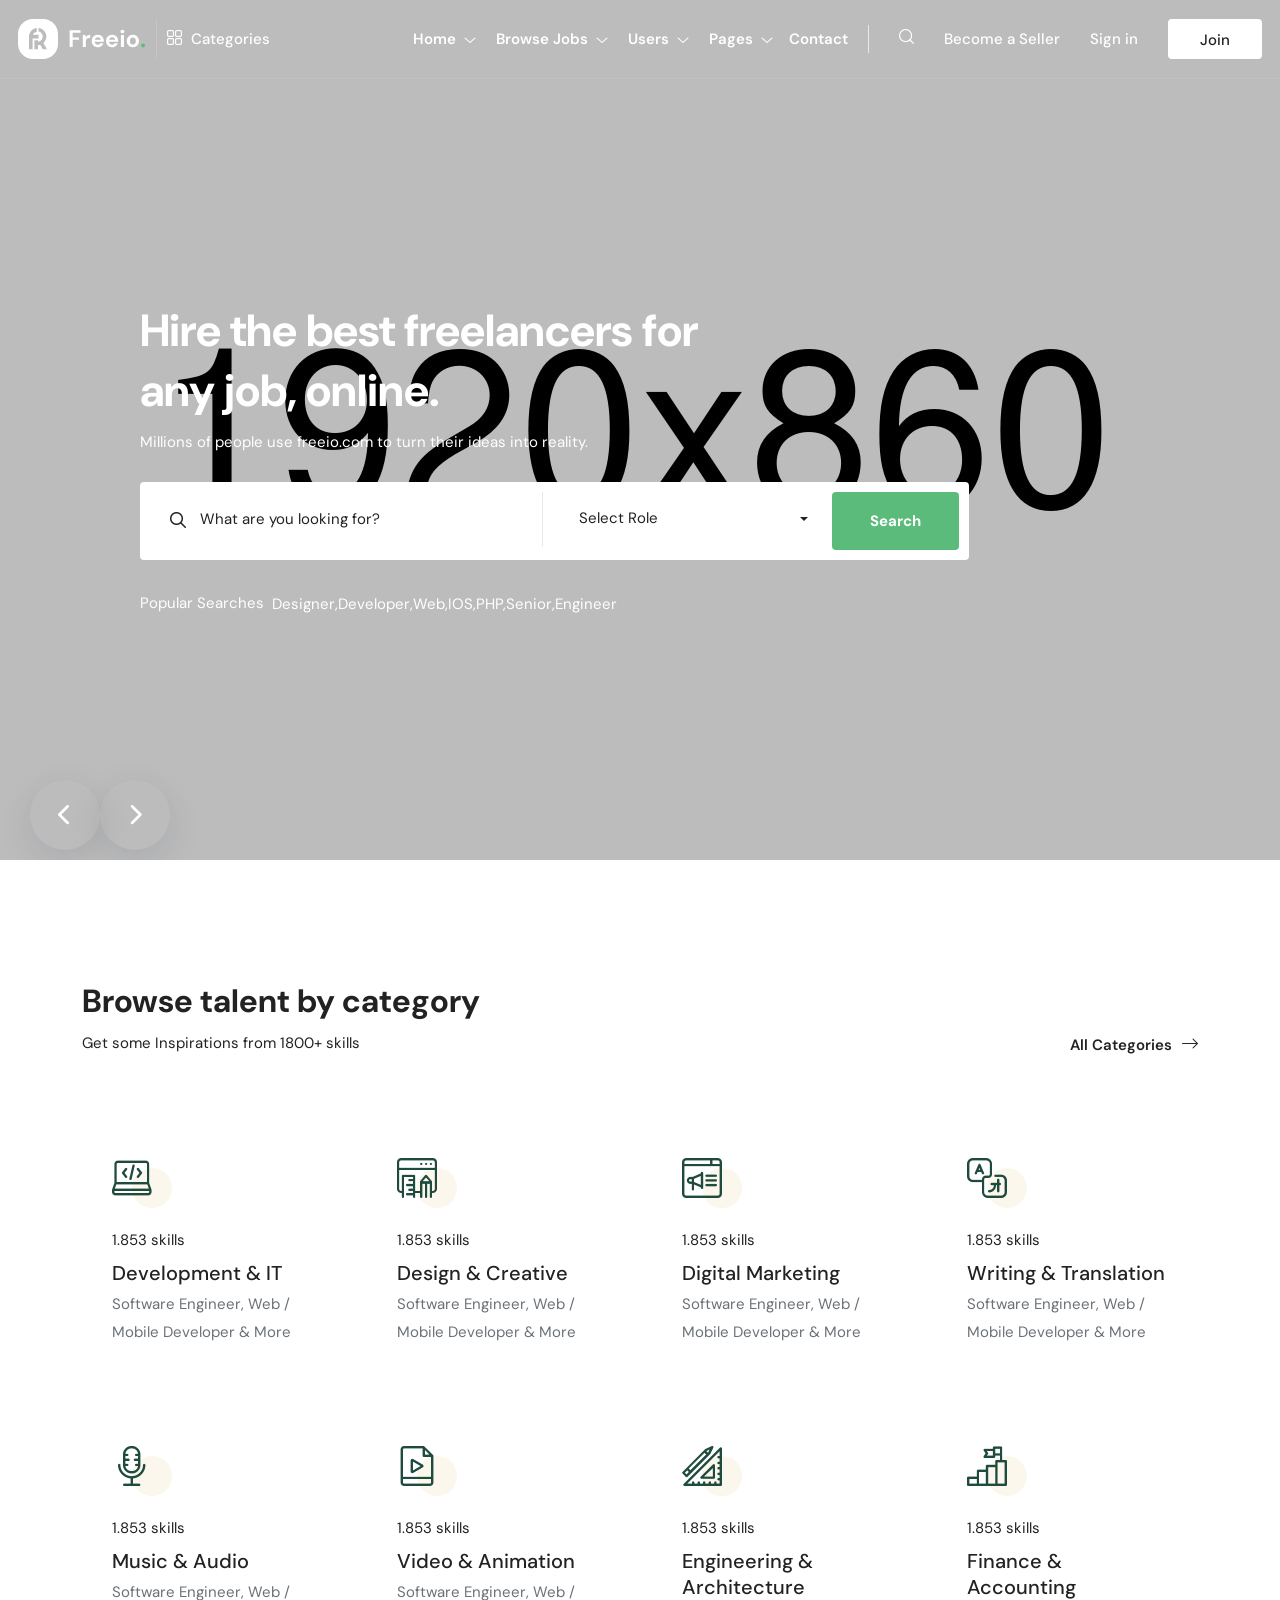
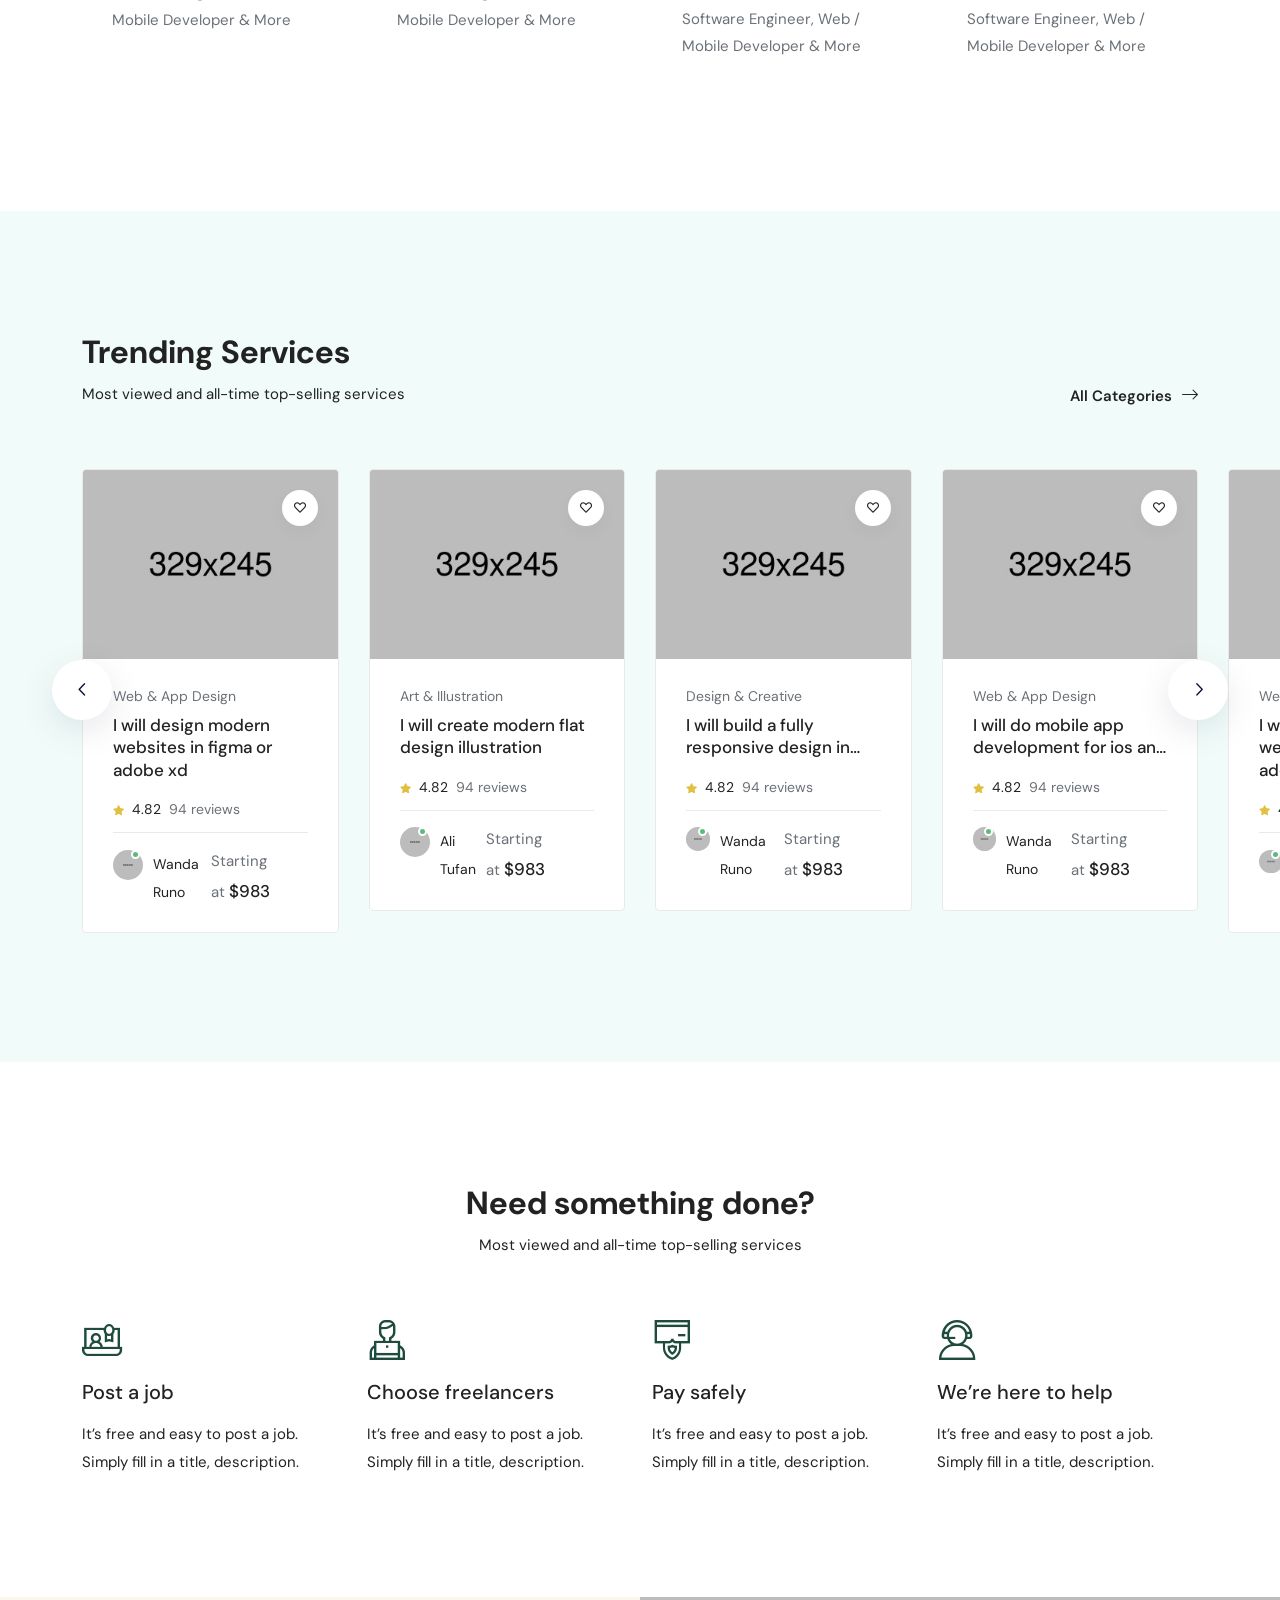
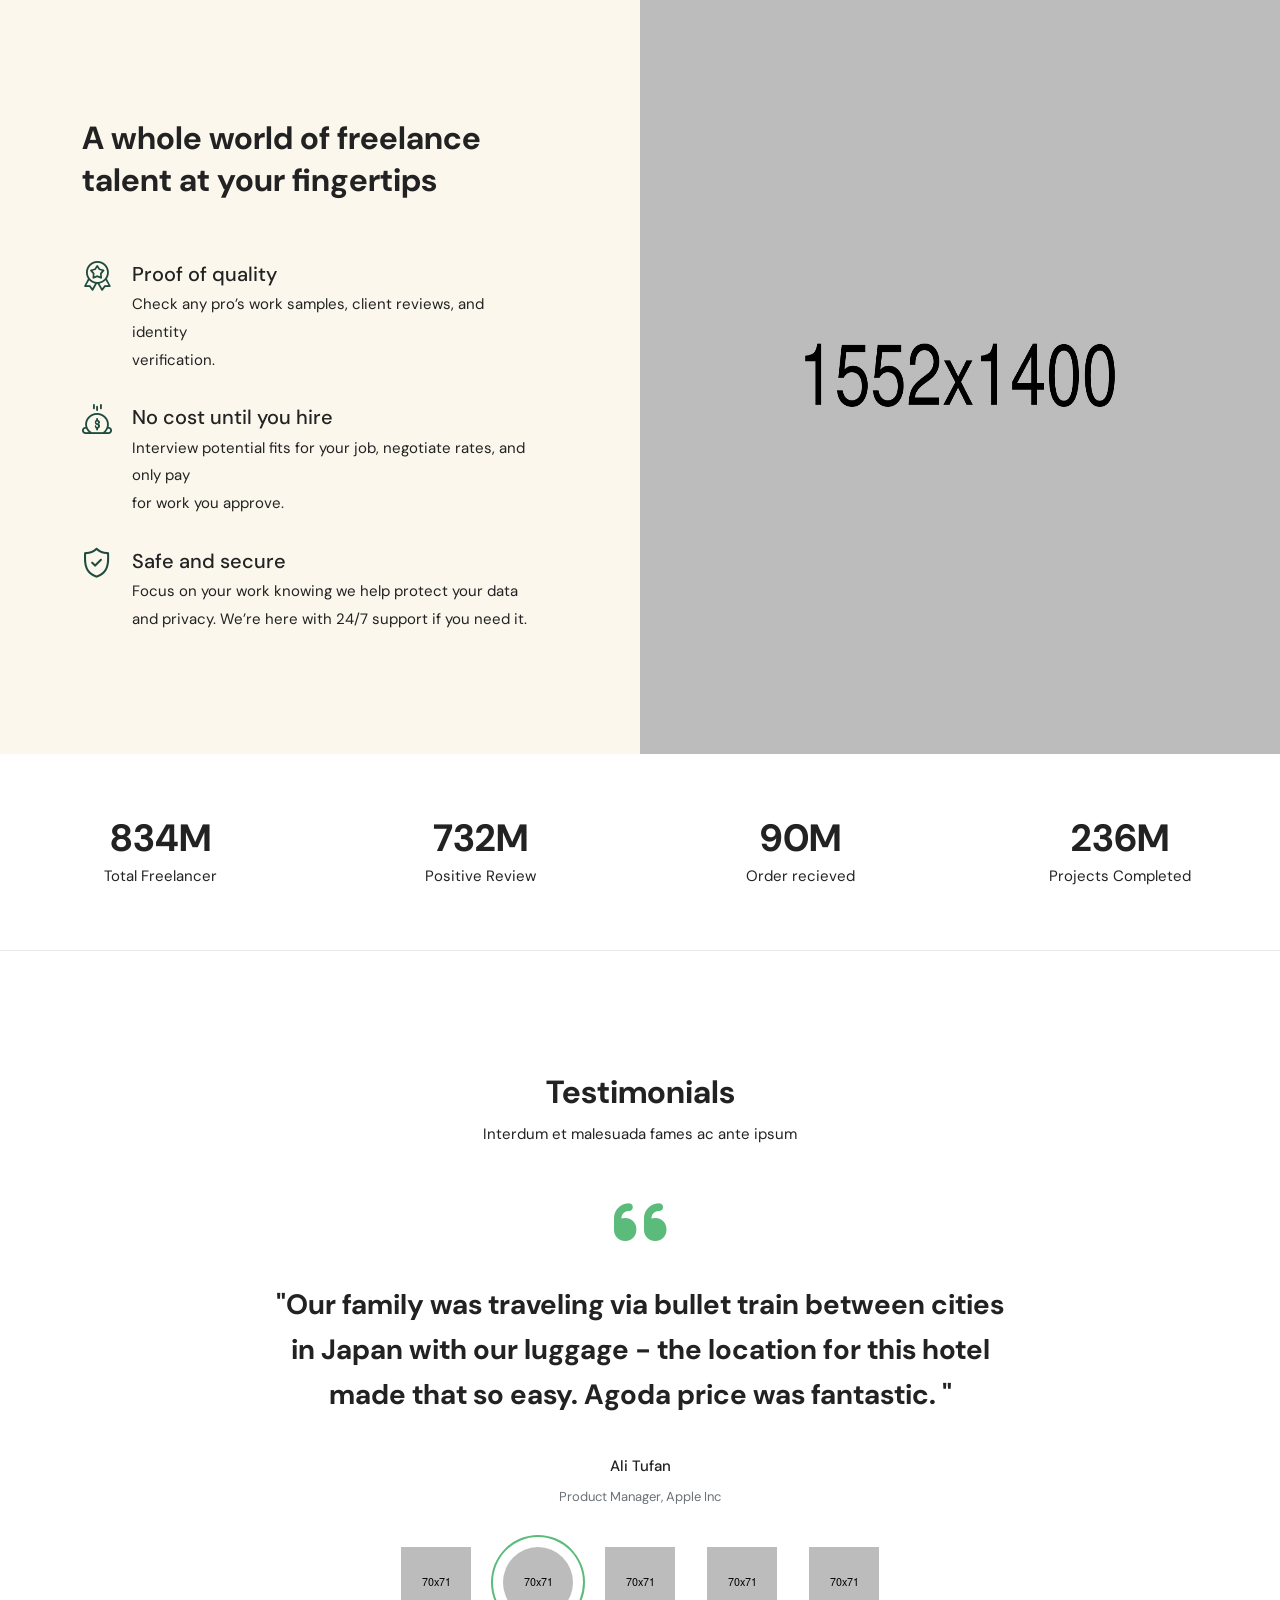
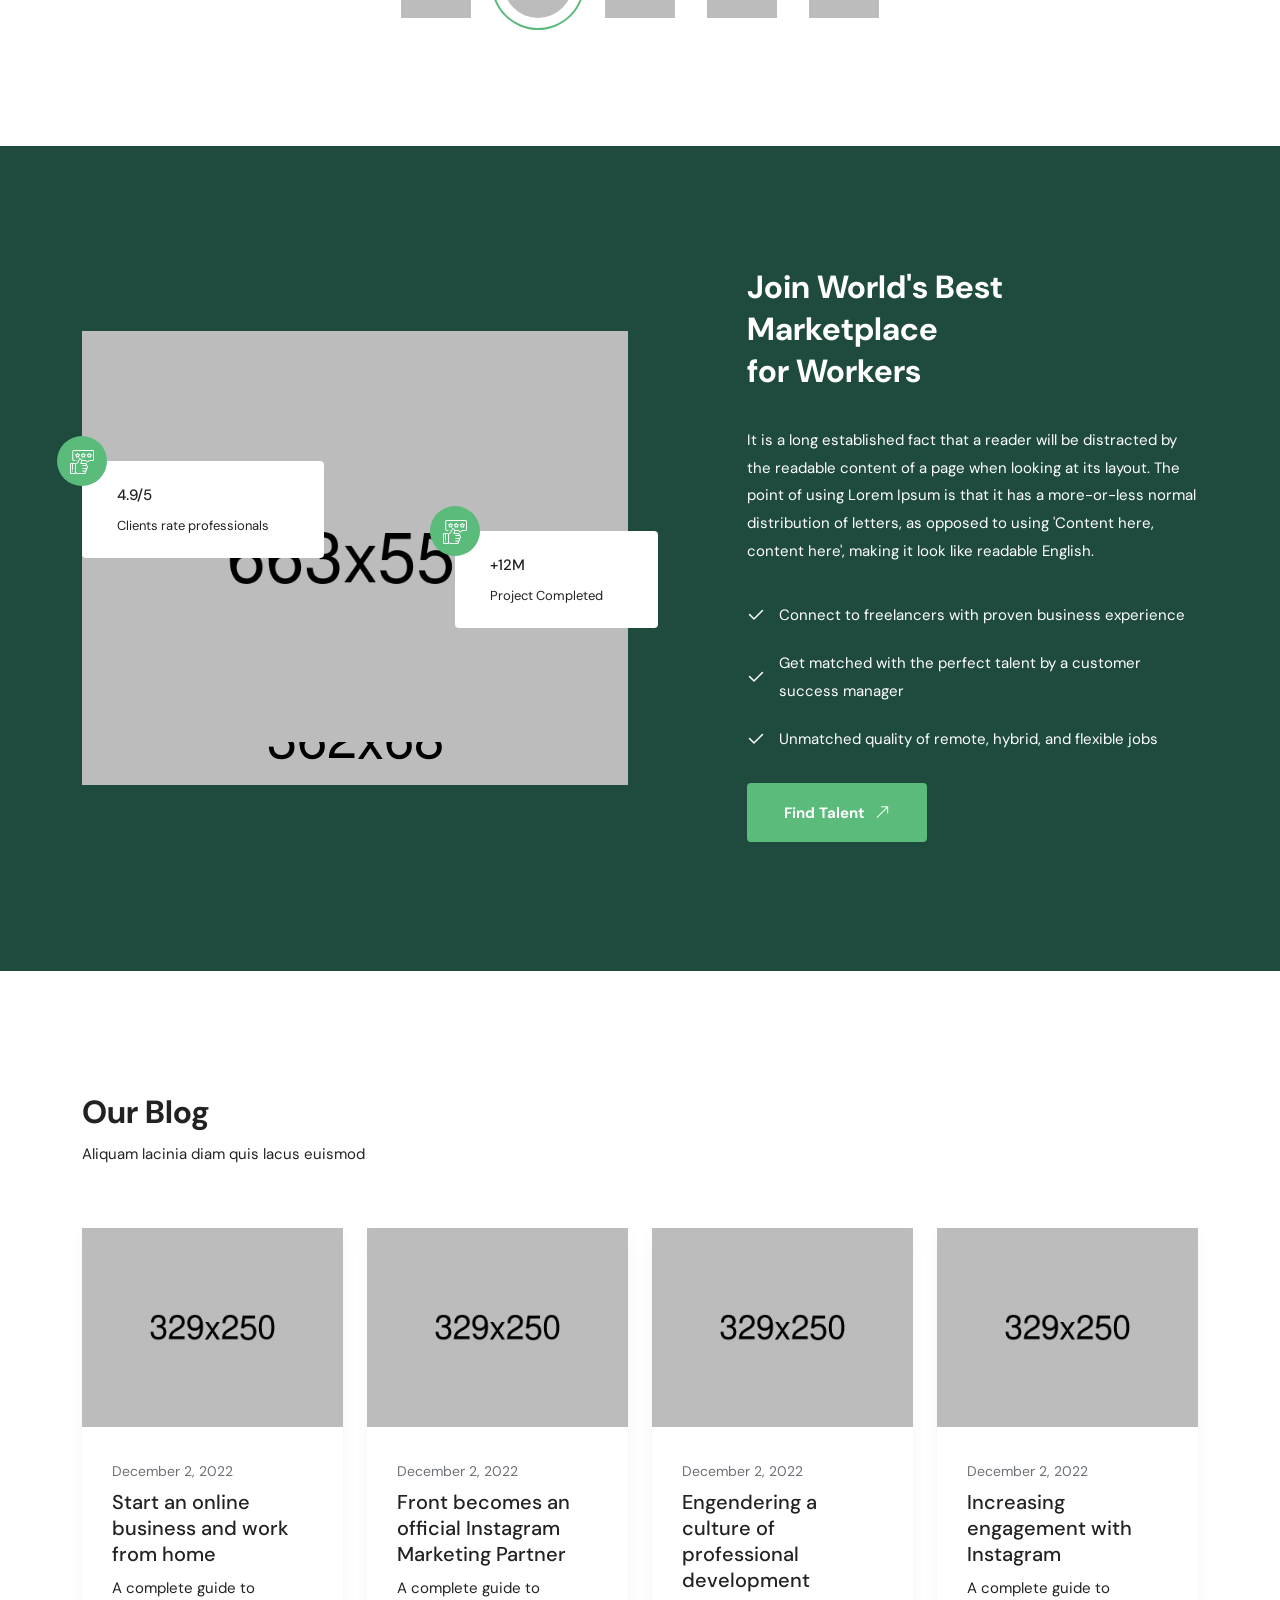
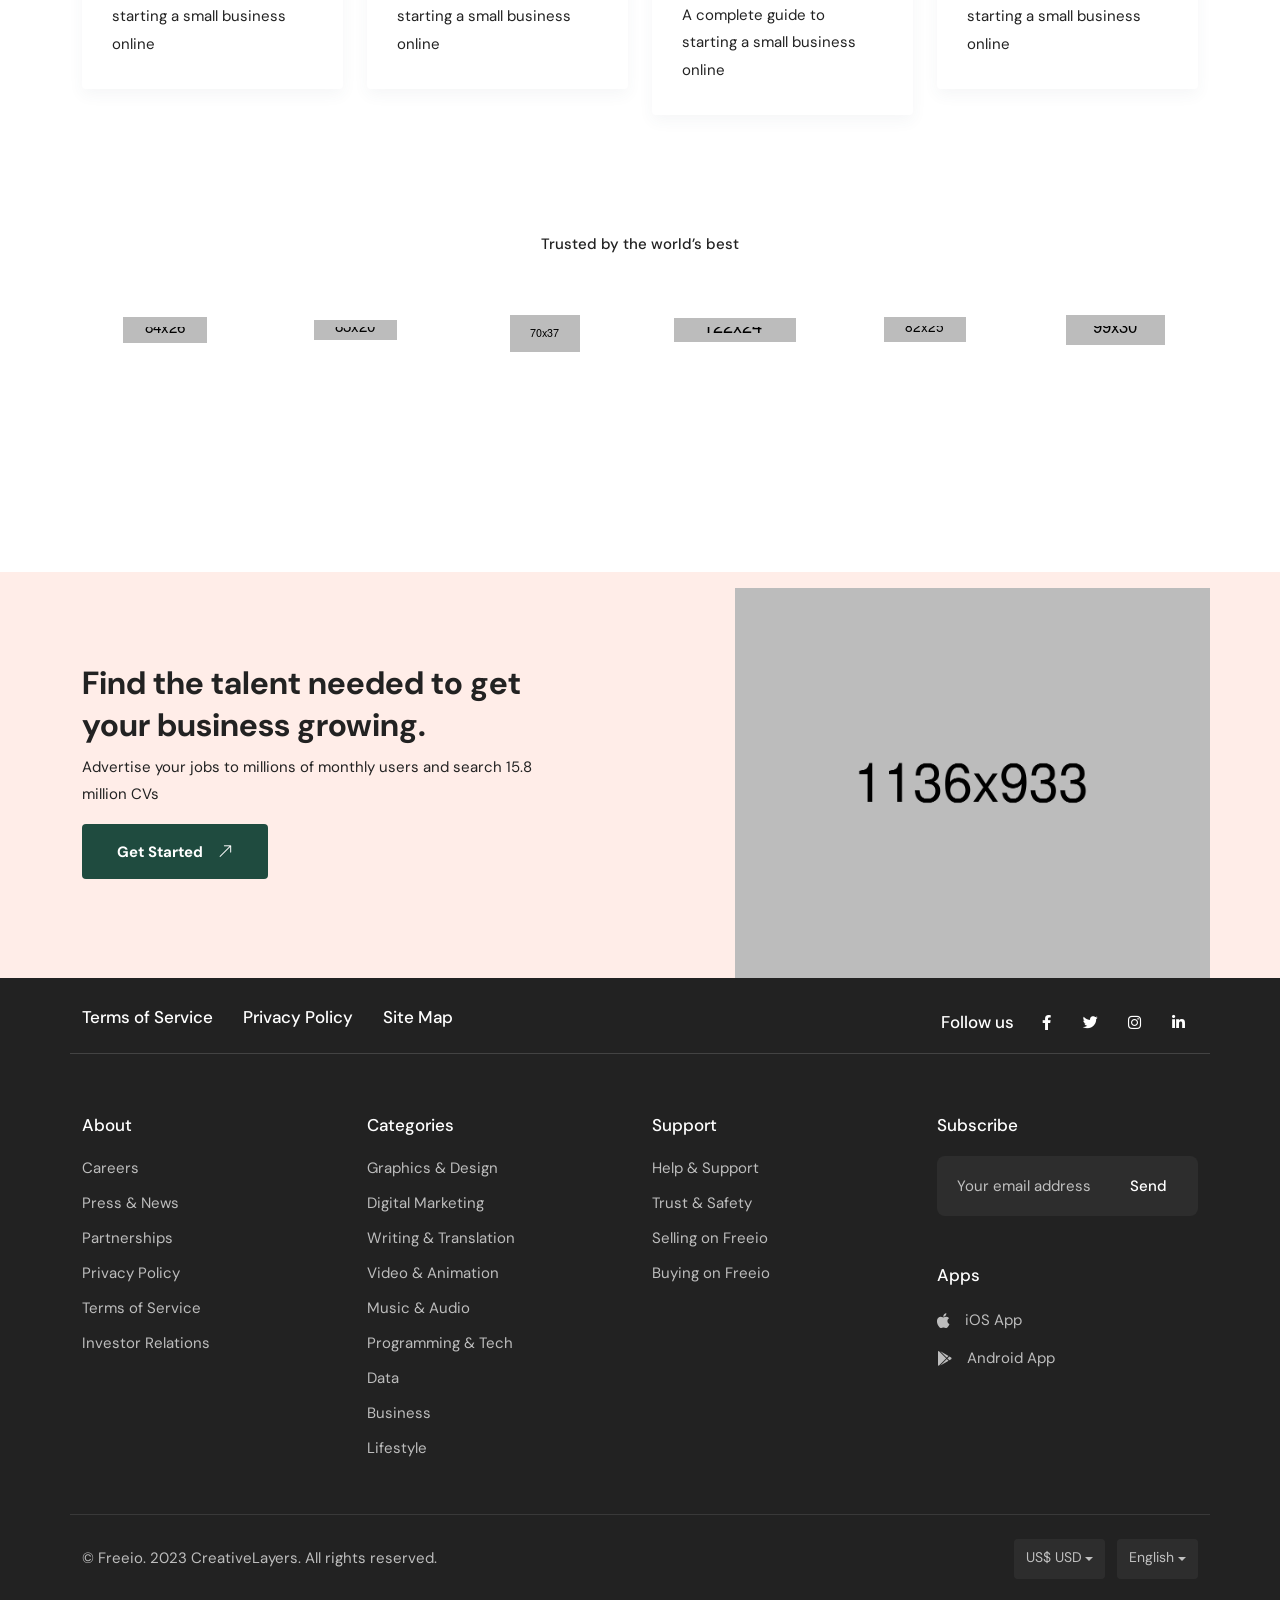
==== main-files/html/index.html @ 16bd9bf5 "adding template" ====
<!DOCTYPE html>
<html dir="ltr" lang="en">
<head>
<meta charset="utf-8">
<meta http-equiv="X-UA-Compatible" content="IE=edge">
<meta name="viewport" content="width=device-width, initial-scale=1">
<meta name="keywords" content="bidding, fiverr, freelance marketplace, freelancers, freelancing, gigs, hiring, job board, job portal, job posting, jobs marketplace, peopleperhour, proposals, sell services, upwork">
<meta name="description" content="Freeio - Freelance Marketplace HTML Template">
<meta name="CreativeLayers" content="ATFN">
<!-- css file -->
<link rel="stylesheet" href="css/bootstrap.min.css">
<link rel="stylesheet" href="css/jquery-ui.min.css">
<link rel="stylesheet" href="css/ace-responsive-menu.css">
<link rel="stylesheet" href="css/menu.css">
<link rel="stylesheet" href="css/fontawesome.css">
<link rel="stylesheet" href="css/flaticon.css">
<link rel="stylesheet" href="css/bootstrap-select.min.css">
<link rel="stylesheet" href="css/animate.css">
<link rel="stylesheet" href="css/slider.css">
<link rel="stylesheet" href="css/style.css">
<link rel="stylesheet" href="css/ud-custom-spacing.css">
<!-- Responsive stylesheet -->
<link rel="stylesheet" href="css/responsive.css">
<!-- Title -->
<title>Freeio - Freelance Marketplace HTML Template</title>
<!-- Favicon -->
<link href="images/favicon.ico" sizes="128x128" rel="shortcut icon" type="image/x-icon" />
<link href="images/favicon.ico" sizes="128x128" rel="shortcut icon" />
<!-- Apple Touch Icon -->
<link href="images/apple-touch-icon-60x60.png" sizes="60x60" rel="apple-touch-icon">
<link href="images/apple-touch-icon-72x72.png" sizes="72x72" rel="apple-touch-icon">
<link href="images/apple-touch-icon-114x114.png" sizes="114x114" rel="apple-touch-icon">
<link href="images/apple-touch-icon-180x180.png" sizes="180x180" rel="apple-touch-icon">

<!-- HTML5 shim and Respond.js for IE8 support of HTML5 elements and media queries -->
<!-- WARNING: Respond.js doesn't work if you view the page via file:// -->
<!--[if lt IE 9]>
<script src="https://oss.maxcdn.com/html5shiv/3.7.3/html5shiv.min.js"></script>
<script src="https://oss.maxcdn.com/respond/1.4.2/respond.min.js"></script>
<![endif]-->

</head>
<body>
<div class="wrapper ovh">
  <div class="preloader"></div>
  
  <!-- Main Header Nav -->
  <header class="header-nav nav-homepage-style stricky main-menu">
    <!-- Ace Responsive Menu -->
    <nav class="posr"> 
      <div class="container-fluid posr menu_bdrt1 px30">
        <div class="row align-items-center justify-content-between">
          <div class="col-auto px-0">
            <div class="d-flex align-items-center justify-content-between">
              <div class="logos br-white-light pr30 pr5-xl">
                <a class="header-logo logo1" href="index.html"><img src="images/header-logo.svg" alt="Header Logo"></a>
                <a class="header-logo logo2" href="index.html"><img src="images/header-logo2.svg" alt="Header Logo"></a>
              </div>
              <div class="home1_style">
                <div id="mega-menu">
                  <a class="btn-mega fw500" href="#"><span class="pl30 pl10-xl pr5 fz15 vam flaticon-menu"></span> Categories</a>
                  <ul class="menu ps-0">
                    <li> <a class="dropdown" href="#"> <span class="menu-icn flaticon-developer"></span> <span class="menu-title">Development & IT</span> </a>
                      <div class="drop-menu d-flex justify-content-between">
                        <div class="one-third">
                          <div class="h6 cat-title">Web & App Design</div>
                          <ul class="ps-0 mb40">
                            <li><a href="#">Website Design</a></li>
                            <li><a href="#">App DesignUX Design</a></li>
                            <li><a href="#">Landing Page Design</a></li>
                            <li><a href="#">Icon Design</a></li>
                          </ul>
                          <div class="h6 cat-title">Marketing Design</div>
                          <ul class="ps-0 mb-0">
                            <li><a href="#">Social Media Design</a></li>
                            <li><a href="#">Email Design</a></li>
                            <li><a href="#">Web Banners</a></li>
                            <li><a href="#">Signage Design</a></li>
                          </ul>
                        </div>
                        <div class="one-third">
                          <div class="h6 cat-title">Art & Illustration</div>
                          <ul class="ps-0 mb40">
                            <li><a href="#">Illustration</a></li>
                            <li><a href="#">NFT Art</a></li>
                            <li><a href="#">Pattern Design</a></li>
                            <li><a href="#">Portraits & Caricatures</a></li>
                            <li><a href="#">Cartoons & Comics</a></li>
                            <li><a href="#">Tattoo Design</a></li>
                            <li><a href="#">Storyboards</a></li>
                          </ul>
                          <div class="h6 cat-title">Gaming</div>
                          <ul class="ps-0 mb-0">
                            <li><a href="#">Game Art</a></li>
                            <li><a href="#">Graphics for Streamers</a></li>
                            <li><a href="#">Twitch Store</a></li>
                          </ul>
                        </div>
                        <div class="one-third">
                          <div class="h6 cat-title">Visual Design</div>
                          <ul class="ps-0 mb40">
                            <li><a href="#">Image Editing</a></li>
                            <li><a href="#">Presentation Design</a></li>
                            <li><a href="#">Infographic Design</a></li>
                            <li><a href="#">Vector Tracing</a></li>
                            <li><a href="#">Resume Design</a></li>
                          </ul>
                          <div class="h6 cat-title">Print Design</div>
                          <ul class="ps-0 mb-0">
                            <li><a href="#">T-Shirts & Merchandise</a></li>
                            <li><a href="#">Flyer Design</a></li>
                            <li><a href="#">Brochure Design</a></li>
                            <li><a href="#">Poster Design</a></li>
                            <li><a href="#">Catalog Design</a></li>
                          </ul>
                        </div>
                      </div>
                    </li>
                    <li> <a class="dropdown" href="#"> <span class="menu-icn flaticon-web-design-1"></span> <span class="menu-title">Design & Creative</span> </a>
                      <div class="drop-menu d-flex justify-content-between">
                        <div class="one-third">
                          <div class="h6 cat-title">Web & App Design</div>
                          <ul class="ps-0 mb40">
                            <li><a href="#">Website Design</a></li>
                            <li><a href="#">App DesignUX Design</a></li>
                            <li><a href="#">Landing Page Design</a></li>
                            <li><a href="#">Icon Design</a></li>
                          </ul>
                          <div class="h6 cat-title">Marketing Design</div>
                          <ul class="ps-0 mb-0">
                            <li><a href="#">Social Media Design</a></li>
                            <li><a href="#">Email Design</a></li>
                            <li><a href="#">Web Banners</a></li>
                            <li><a href="#">Signage Design</a></li>
                          </ul>
                        </div>
                        <div class="one-third">
                          <div class="h6 cat-title">Art & Illustration</div>
                          <ul class="ps-0 mb40">
                            <li><a href="#">Illustration</a></li>
                            <li><a href="#">NFT Art</a></li>
                            <li><a href="#">Pattern Design</a></li>
                            <li><a href="#">Portraits & Caricatures</a></li>
                            <li><a href="#">Cartoons & Comics</a></li>
                            <li><a href="#">Tattoo Design</a></li>
                            <li><a href="#">Storyboards</a></li>
                          </ul>
                          <div class="h6 cat-title">Gaming</div>
                          <ul class="ps-0 mb-0">
                            <li><a href="#">Game Art</a></li>
                            <li><a href="#">Graphics for Streamers</a></li>
                            <li><a href="#">Twitch Store</a></li>
                          </ul>
                        </div>
                        <div class="one-third">
                          <div class="h6 cat-title">Visual Design</div>
                          <ul class="ps-0 mb40">
                            <li><a href="#">Image Editing</a></li>
                            <li><a href="#">Presentation Design</a></li>
                            <li><a href="#">Infographic Design</a></li>
                            <li><a href="#">Vector Tracing</a></li>
                            <li><a href="#">Resume Design</a></li>
                          </ul>
                          <div class="h6 cat-title">Print Design</div>
                          <ul class="ps-0 mb-0">
                            <li><a href="#">T-Shirts & Merchandise</a></li>
                            <li><a href="#">Flyer Design</a></li>
                            <li><a href="#">Brochure Design</a></li>
                            <li><a href="#">Poster Design</a></li>
                            <li><a href="#">Catalog Design</a></li>
                          </ul>
                        </div>
                      </div>
                    </li>
                    <li> <a class="dropdown" href="#"> <span class="menu-icn flaticon-digital-marketing"></span> <span class="menu-title">Digital Marketing</span> </a>
                      <div class="drop-menu d-flex justify-content-between">
                        <div class="one-third">
                          <div class="h6 cat-title">Web & App Design</div>
                          <ul class="ps-0 mb40">
                            <li><a href="#">Website Design</a></li>
                            <li><a href="#">App DesignUX Design</a></li>
                            <li><a href="#">Landing Page Design</a></li>
                            <li><a href="#">Icon Design</a></li>
                          </ul>
                          <div class="h6 cat-title">Marketing Design</div>
                          <ul class="ps-0 mb-0">
                            <li><a href="#">Social Media Design</a></li>
                            <li><a href="#">Email Design</a></li>
                            <li><a href="#">Web Banners</a></li>
                            <li><a href="#">Signage Design</a></li>
                          </ul>
                        </div>
                        <div class="one-third">
                          <div class="h6 cat-title">Art & Illustration</div>
                          <ul class="ps-0 mb40">
                            <li><a href="#">Illustration</a></li>
                            <li><a href="#">NFT Art</a></li>
                            <li><a href="#">Pattern Design</a></li>
                            <li><a href="#">Portraits & Caricatures</a></li>
                            <li><a href="#">Cartoons & Comics</a></li>
                            <li><a href="#">Tattoo Design</a></li>
                            <li><a href="#">Storyboards</a></li>
                          </ul>
                          <div class="h6 cat-title">Gaming</div>
                          <ul class="ps-0 mb-0">
                            <li><a href="#">Game Art</a></li>
                            <li><a href="#">Graphics for Streamers</a></li>
                            <li><a href="#">Twitch Store</a></li>
                          </ul>
                        </div>
                        <div class="one-third">
                          <div class="h6 cat-title">Visual Design</div>
                          <ul class="ps-0 mb40">
                            <li><a href="#">Image Editing</a></li>
                            <li><a href="#">Presentation Design</a></li>
                            <li><a href="#">Infographic Design</a></li>
                            <li><a href="#">Vector Tracing</a></li>
                            <li><a href="#">Resume Design</a></li>
                          </ul>
                          <div class="h6 cat-title">Print Design</div>
                          <ul class="ps-0 mb-0">
                            <li><a href="#">T-Shirts & Merchandise</a></li>
                            <li><a href="#">Flyer Design</a></li>
                            <li><a href="#">Brochure Design</a></li>
                            <li><a href="#">Poster Design</a></li>
                            <li><a href="#">Catalog Design</a></li>
                          </ul>
                        </div>
                      </div>
                    </li>
                    <li> <a class="dropdown" href="#"> <span class="menu-icn flaticon-translator"></span> <span class="menu-title">Writing & Translation</span> </a>
                      <div class="drop-menu d-flex justify-content-between">
                        <div class="one-third">
                          <div class="h6 cat-title">Web & App Design</div>
                          <ul class="ps-0 mb40">
                            <li><a href="#">Website Design</a></li>
                            <li><a href="#">App DesignUX Design</a></li>
                            <li><a href="#">Landing Page Design</a></li>
                            <li><a href="#">Icon Design</a></li>
                          </ul>
                          <div class="h6 cat-title">Marketing Design</div>
                          <ul class="ps-0 mb-0">
                            <li><a href="#">Social Media Design</a></li>
                            <li><a href="#">Email Design</a></li>
                            <li><a href="#">Web Banners</a></li>
                            <li><a href="#">Signage Design</a></li>
                          </ul>
                        </div>
                        <div class="one-third">
                          <div class="h6 cat-title">Art & Illustration</div>
                          <ul class="ps-0 mb40">
                            <li><a href="#">Illustration</a></li>
                            <li><a href="#">NFT Art</a></li>
                            <li><a href="#">Pattern Design</a></li>
                            <li><a href="#">Portraits & Caricatures</a></li>
                            <li><a href="#">Cartoons & Comics</a></li>
                            <li><a href="#">Tattoo Design</a></li>
                            <li><a href="#">Storyboards</a></li>
                          </ul>
                          <div class="h6 cat-title">Gaming</div>
                          <ul class="ps-0 mb-0">
                            <li><a href="#">Game Art</a></li>
                            <li><a href="#">Graphics for Streamers</a></li>
                            <li><a href="#">Twitch Store</a></li>
                          </ul>
                        </div>
                        <div class="one-third">
                          <div class="h6 cat-title">Visual Design</div>
                          <ul class="ps-0 mb40">
                            <li><a href="#">Image Editing</a></li>
                            <li><a href="#">Presentation Design</a></li>
                            <li><a href="#">Infographic Design</a></li>
                            <li><a href="#">Vector Tracing</a></li>
                            <li><a href="#">Resume Design</a></li>
                          </ul>
                          <div class="h6 cat-title">Print Design</div>
                          <ul class="ps-0 mb-0">
                            <li><a href="#">T-Shirts & Merchandise</a></li>
                            <li><a href="#">Flyer Design</a></li>
                            <li><a href="#">Brochure Design</a></li>
                            <li><a href="#">Poster Design</a></li>
                            <li><a href="#">Catalog Design</a></li>
                          </ul>
                        </div>
                      </div>
                    </li>
                    <li> <a class="dropdown" href="#"> <span class="menu-icn flaticon-microphone"></span> <span class="menu-title">Music & Audio</span> </a>
                      <div class="drop-menu d-flex justify-content-between">
                        <div class="one-third">
                          <div class="h6 cat-title">Web & App Design</div>
                          <ul class="ps-0 mb40">
                            <li><a href="#">Website Design</a></li>
                            <li><a href="#">App DesignUX Design</a></li>
                            <li><a href="#">Landing Page Design</a></li>
                            <li><a href="#">Icon Design</a></li>
                          </ul>
                          <div class="h6 cat-title">Marketing Design</div>
                          <ul class="ps-0 mb-0">
                            <li><a href="#">Social Media Design</a></li>
                            <li><a href="#">Email Design</a></li>
                            <li><a href="#">Web Banners</a></li>
                            <li><a href="#">Signage Design</a></li>
                          </ul>
                        </div>
                        <div class="one-third">
                          <div class="h6 cat-title">Art & Illustration</div>
                          <ul class="ps-0 mb40">
                            <li><a href="#">Illustration</a></li>
                            <li><a href="#">NFT Art</a></li>
                            <li><a href="#">Pattern Design</a></li>
                            <li><a href="#">Portraits & Caricatures</a></li>
                            <li><a href="#">Cartoons & Comics</a></li>
                            <li><a href="#">Tattoo Design</a></li>
                            <li><a href="#">Storyboards</a></li>
                          </ul>
                          <div class="h6 cat-title">Gaming</div>
                          <ul class="ps-0 mb-0">
                            <li><a href="#">Game Art</a></li>
                            <li><a href="#">Graphics for Streamers</a></li>
                            <li><a href="#">Twitch Store</a></li>
                          </ul>
                        </div>
                        <div class="one-third">
                          <div class="h6 cat-title">Visual Design</div>
                          <ul class="ps-0 mb40">
                            <li><a href="#">Image Editing</a></li>
                            <li><a href="#">Presentation Design</a></li>
                            <li><a href="#">Infographic Design</a></li>
                            <li><a href="#">Vector Tracing</a></li>
                            <li><a href="#">Resume Design</a></li>
                          </ul>
                          <div class="h6 cat-title">Print Design</div>
                          <ul class="ps-0 mb-0">
                            <li><a href="#">T-Shirts & Merchandise</a></li>
                            <li><a href="#">Flyer Design</a></li>
                            <li><a href="#">Brochure Design</a></li>
                            <li><a href="#">Poster Design</a></li>
                            <li><a href="#">Catalog Design</a></li>
                          </ul>
                        </div>
                      </div>
                    </li>
                    <li> <a class="dropdown" href="#"> <span class="menu-icn flaticon-video-file"></span> <span class="menu-title">Video & Animation</span> </a>
                      <div class="drop-menu d-flex justify-content-between">
                        <div class="one-third">
                          <div class="h6 cat-title">Web & App Design</div>
                          <ul class="ps-0 mb40">
                            <li><a href="#">Website Design</a></li>
                            <li><a href="#">App DesignUX Design</a></li>
                            <li><a href="#">Landing Page Design</a></li>
                            <li><a href="#">Icon Design</a></li>
                          </ul>
                          <div class="h6 cat-title">Marketing Design</div>
                          <ul class="ps-0 mb-0">
                            <li><a href="#">Social Media Design</a></li>
                            <li><a href="#">Email Design</a></li>
                            <li><a href="#">Web Banners</a></li>
                            <li><a href="#">Signage Design</a></li>
                          </ul>
                        </div>
                        <div class="one-third">
                          <div class="h6 cat-title">Art & Illustration</div>
                          <ul class="ps-0 mb40">
                            <li><a href="#">Illustration</a></li>
                            <li><a href="#">NFT Art</a></li>
                            <li><a href="#">Pattern Design</a></li>
                            <li><a href="#">Portraits & Caricatures</a></li>
                            <li><a href="#">Cartoons & Comics</a></li>
                            <li><a href="#">Tattoo Design</a></li>
                            <li><a href="#">Storyboards</a></li>
                          </ul>
                          <div class="h6 cat-title">Gaming</div>
                          <ul class="ps-0 mb-0">
                            <li><a href="#">Game Art</a></li>
                            <li><a href="#">Graphics for Streamers</a></li>
                            <li><a href="#">Twitch Store</a></li>
                          </ul>
                        </div>
                        <div class="one-third">
                          <div class="h6 cat-title">Visual Design</div>
                          <ul class="ps-0 mb40">
                            <li><a href="#">Image Editing</a></li>
                            <li><a href="#">Presentation Design</a></li>
                            <li><a href="#">Infographic Design</a></li>
                            <li><a href="#">Vector Tracing</a></li>
                            <li><a href="#">Resume Design</a></li>
                          </ul>
                          <div class="h6 cat-title">Print Design</div>
                          <ul class="ps-0 mb-0">
                            <li><a href="#">T-Shirts & Merchandise</a></li>
                            <li><a href="#">Flyer Design</a></li>
                            <li><a href="#">Brochure Design</a></li>
                            <li><a href="#">Poster Design</a></li>
                            <li><a href="#">Catalog Design</a></li>
                          </ul>
                        </div>
                      </div>
                    </li>
                    <li> <a class="dropdown" href="#"> <span class="menu-icn flaticon-ruler"></span> <span class="menu-title">Engineering & Architecture</span> </a>
                      <div class="drop-menu d-flex justify-content-between">
                        <div class="one-third">
                          <div class="h6 cat-title">Web & App Design</div>
                          <ul class="ps-0 mb40">
                            <li><a href="#">Website Design</a></li>
                            <li><a href="#">App DesignUX Design</a></li>
                            <li><a href="#">Landing Page Design</a></li>
                            <li><a href="#">Icon Design</a></li>
                          </ul>
                          <div class="h6 cat-title">Marketing Design</div>
                          <ul class="ps-0 mb-0">
                            <li><a href="#">Social Media Design</a></li>
                            <li><a href="#">Email Design</a></li>
                            <li><a href="#">Web Banners</a></li>
                            <li><a href="#">Signage Design</a></li>
                          </ul>
                        </div>
                        <div class="one-third">
                          <div class="h6 cat-title">Art & Illustration</div>
                          <ul class="ps-0 mb40">
                            <li><a href="#">Illustration</a></li>
                            <li><a href="#">NFT Art</a></li>
                            <li><a href="#">Pattern Design</a></li>
                            <li><a href="#">Portraits & Caricatures</a></li>
                            <li><a href="#">Cartoons & Comics</a></li>
                            <li><a href="#">Tattoo Design</a></li>
                            <li><a href="#">Storyboards</a></li>
                          </ul>
                          <div class="h6 cat-title">Gaming</div>
                          <ul class="ps-0 mb-0">
                            <li><a href="#">Game Art</a></li>
                            <li><a href="#">Graphics for Streamers</a></li>
                            <li><a href="#">Twitch Store</a></li>
                          </ul>
                        </div>
                        <div class="one-third">
                          <div class="h6 cat-title">Visual Design</div>
                          <ul class="ps-0 mb40">
                            <li><a href="#">Image Editing</a></li>
                            <li><a href="#">Presentation Design</a></li>
                            <li><a href="#">Infographic Design</a></li>
                            <li><a href="#">Vector Tracing</a></li>
                            <li><a href="#">Resume Design</a></li>
                          </ul>
                          <div class="h6 cat-title">Print Design</div>
                          <ul class="ps-0 mb-0">
                            <li><a href="#">T-Shirts & Merchandise</a></li>
                            <li><a href="#">Flyer Design</a></li>
                            <li><a href="#">Brochure Design</a></li>
                            <li><a href="#">Poster Design</a></li>
                            <li><a href="#">Catalog Design</a></li>
                          </ul>
                        </div>
                      </div>
                    </li>
                    <li> <a class="dropdown" href="#"> <span class="menu-icn flaticon-goal"></span> <span class="menu-title">Finance & Accounting</span> </a>
                      <div class="drop-menu d-flex justify-content-between">
                        <div class="one-third">
                          <div class="h6 cat-title">Web & App Design</div>
                          <ul class="ps-0 mb40">
                            <li><a href="#">Website Design</a></li>
                            <li><a href="#">App DesignUX Design</a></li>
                            <li><a href="#">Landing Page Design</a></li>
                            <li><a href="#">Icon Design</a></li>
                          </ul>
                          <div class="h6 cat-title">Marketing Design</div>
                          <ul class="ps-0 mb-0">
                            <li><a href="#">Social Media Design</a></li>
                            <li><a href="#">Email Design</a></li>
                            <li><a href="#">Web Banners</a></li>
                            <li><a href="#">Signage Design</a></li>
                          </ul>
                        </div>
                        <div class="one-third">
                          <div class="h6 cat-title">Art & Illustration</div>
                          <ul class="ps-0 mb40">
                            <li><a href="#">Illustration</a></li>
                            <li><a href="#">NFT Art</a></li>
                            <li><a href="#">Pattern Design</a></li>
                            <li><a href="#">Portraits & Caricatures</a></li>
                            <li><a href="#">Cartoons & Comics</a></li>
                            <li><a href="#">Tattoo Design</a></li>
                            <li><a href="#">Storyboards</a></li>
                          </ul>
                          <div class="h6 cat-title">Gaming</div>
                          <ul class="ps-0 mb-0">
                            <li><a href="#">Game Art</a></li>
                            <li><a href="#">Graphics for Streamers</a></li>
                            <li><a href="#">Twitch Store</a></li>
                          </ul>
                        </div>
                        <div class="one-third">
                          <div class="h6 cat-title">Visual Design</div>
                          <ul class="ps-0 mb40">
                            <li><a href="#">Image Editing</a></li>
                            <li><a href="#">Presentation Design</a></li>
                            <li><a href="#">Infographic Design</a></li>
                            <li><a href="#">Vector Tracing</a></li>
                            <li><a href="#">Resume Design</a></li>
                          </ul>
                          <div class="h6 cat-title">Print Design</div>
                          <ul class="ps-0 mb-0">
                            <li><a href="#">T-Shirts & Merchandise</a></li>
                            <li><a href="#">Flyer Design</a></li>
                            <li><a href="#">Brochure Design</a></li>
                            <li><a href="#">Poster Design</a></li>
                            <li><a href="#">Catalog Design</a></li>
                          </ul>
                        </div>
                      </div>
                    </li>
                  </ul>
                </div>
              </div>
            </div>
          </div>
          <div class="col-auto px-0">
            <div class="d-flex align-items-center">
              <!-- Responsive Menu Structure-->
              <ul id="respMenu" class="ace-responsive-menu" data-menu-style="horizontal">
                <li class="visible_list"> <a class="list-item" href="#"><span class="title">Home</span></a>
                  <!-- Level Two-->
                  <ul>
                    <li><a href="index.html">Home V1</a></li>
                    <li><a href="index2.html">Home V2</a></li>
                    <li><a href="index3.html">Home V3</a></li>
                    <li><a href="index4.html">Home V4</a></li>
                    <li><a href="index5.html">Home V5</a></li>
                    <li><a href="index6.html">Home V6</a></li>
                    <li><a href="index7.html">Home V7</a></li>
                    <li><a href="index8.html">Home V8</a></li>
                    <li><a href="index9.html">Home V9</a></li>
                    <li><a href="index10.html">Home V10</a></li>
                    <li><a href="index11.html">Home V11</a></li>
                    <li><a href="index12.html">Home V12</a></li>
                    <li><a href="index13.html">Home V13</a></li>
                    <li><a href="index14.html">Home V14</a></li>
                    <li><a href="index15.html">Home V15</a></li>
                    <li><a href="index16.html">Home V16</a></li>
                    <li><a href="index17.html">Home V17</a></li>
                    <li><a href="index18.html">Home V18</a></li>
                    <li><a href="index19.html">Home V19</a></li>
                    <li><a href="index20.html">Home V20</a></li>
                  </ul>
                </li>
                <li class="visible_list"> <a class="list-item" href="#"><span class="title">Browse Jobs</span></a>
                  <ul >
                    <li> <a href="#"><span class="title">Services</span></a>
                      <ul>
                        <li><a href="page-service-v1.html">Service v1</a></li>
                        <li><a href="page-service-v2.html">Service v2</a></li>
                        <li><a href="page-service-v3.html">Service v3</a></li>
                        <li><a href="page-service-v4.html">Service v4</a></li>
                        <li><a href="page-service-v5.html">Service v5</a></li>
                        <li><a href="page-service-v6.html">Service v6</a></li>
                        <li><a href="page-service-v7.html">Service v7</a></li>
                        <li><a href="page-service-all.html">Service All</a></li>
                        <li><a href="page-service-single.html">Service Single</a></li>
                        <li><a href="page-service-single-v1.html">Single V1</a></li>
                        <li><a href="page-service-single-v2.html">Single V2</a></li>
                      </ul>
                    </li>
                    <li> <a href="#"><span class="title">Projects</span></a>
                      <ul>
                        <li><a href="page-project-v1.html">Project v1</a></li>
                        <li><a href="page-project-list-v1.html">List v1</a></li>
                        <li><a href="page-project-list-v2.html">List v2</a></li>
                        <li><a href="page-project-list-v3.html">List v3</a></li>
                        <li><a href="page-project-single.html">Project Single</a></li>
                        <li><a href="page-project-single-v1.html">Single V1</a></li>
                        <li><a href="page-project-single-v2.html">Single V2</a></li>
                      </ul>
                    </li>
                    <li> <a href="#"><span class="title">Job View</span></a>
                      <ul>
                        <li><a href="page-job-list-v1.html">Job list v1</a></li>
                        <li><a href="page-job-list-v2.html">Job list v2</a></li>
                        <li><a href="page-job-list-v3.html">Job list V3</a></li>
                        <li><a href="page-job-list-single.html">Job Single</a></li>
                      </ul>
                    </li>
                  </ul>
                </li>
                <li class="visible_list"> <a class="list-item" href="#"><span class="title">Users</span></a>
                  <ul>
                    <li> <a href="#"><span class="title">Dashboard</span></a>
                      <ul>
                        <li><a href="page-dashboard.html">Dashboard</a></li>
                        <li><a href="page-dashboard-proposal.html">Proposal</a></li>
                        <li><a href="page-dashboard-save.html">Saved</a></li>
                        <li><a href="page-dashboard-message.html">Message</a></li>
                        <li><a href="page-dashboard-reviews.html">Reviews</a></li>
                        <li><a href="page-dashboard-invoice.html">Invoice</a></li>
                        <li><a href="page-dashboard-payouts.html">Payouts</a></li>
                        <li><a href="page-dashboard-statement.html">Statement</a></li>
                        <li><a href="page-dashboard-manage-service.html">Manage Service</a></li>
                        <li><a href="page-dashboard-add-service.html">Add Services</a></li>
                        <li><a href="page-dashboard-manage-jobs.html">Manage Jobs</a></li>
                        <li><a href="page-dashboard-manage-project.html">Manage Project</a></li>
                        <li><a href="page-dashboard-create-project.html">Create Project</a></li>
                        <li><a href="page-dashboard-profile.html">My Profile</a></li>
                      </ul>
                    </li>
                    <li> <a href="#"><span class="title">Employee</span></a>
                      <ul>
                        <li><a href="page-employee-v1.html">Employee V1</a></li>
                        <li><a href="page-employee-v2.html">Employee V2</a></li>
                        <li><a href="page-employee-single.html">Employee Single</a></li>
                      </ul>
                    </li>
                    <li> <a href="#"><span class="title">Freelancer</span></a>
                      <ul>
                        <li><a href="page-freelancer-v1.html">Freelancer V1</a></li>
                        <li><a href="page-freelancer-v2.html">Freelancer V2</a></li>
                        <li><a href="page-freelancer-v3.html">Freelancer V3</a></li>
                        <li><a href="page-freelancer-list-v1.html">List V1</a></li>
                        <li><a href="page-freelancer-list-v2.html">List V2</a></li>
                        <li><a href="page-freelancer-list-v3.html">List V3</a></li>
                        <li><a href="page-freelancer-single.html">Freelancer Single</a></li>
                        <li><a href="page-freelancer-single-v1.html">Single V1</a></li>
                        <li><a href="page-freelancer-single-v2.html">Single V2</a></li>
                      </ul>
                    </li>
                    <li> <a href="page-become-seller.html"><span class="title">Become Seller</span></a></li>
                  </ul>
                </li>
                <li class="visible_list"> <a class="list-item" href="#"><span class="title">Pages</span></a>
                  <ul>
                    <li> <a href="#"><span class="title">About</span></a>
                      <ul>
                        <li><a href="page-about.html">About v1</a></li>
                        <li><a href="page-about-v2.html">About v2</a></li>
                      </ul>
                    </li>
                    <li> <a href="#"><span class="title">Blog</span></a>
                      <ul>
                        <li><a href="page-blog-v1.html">List V1</a></li>
                        <li><a href="page-blog-v2.html">List V2</a></li>
                        <li><a href="page-blog-v3.html">List V3</a></li>
                        <li><a href="page-blog-single.html">Single</a></li>
                      </ul>
                    </li>
                    <li> <a href="#"><span class="title">Shop</span></a>
                      <ul>
                        <li><a href="page-shop.html">List</a></li>
                        <li><a href="page-shop-single.html">Single</a></li>
                        <li><a href="page-shop-cart.html">Cart</a></li>
                        <li><a href="page-shop-checkout.html">Checkout</a></li>
                        <li><a href="page-shop-order.html">Order</a></li>
                      </ul>
                    </li>
                    <li><a href="page-contact.html">Contact</a></li>
                    <li><a href="page-error.html">404</a></li>
                    <li><a href="page-faq.html">Faq</a></li>
                    <li><a href="page-help.html">Help</a></li>
                    <li><a href="page-invoice.html">Invoices</a></li>
                    <li><a href="page-login.html">Login</a></li>
                    <li><a href="page-pricing.html">Pricing</a></li>
                    <li><a href="page-register.html">Register</a></li>
                    <li><a href="page-terms.html">Terms</a></li>
                    <li><a href="page-ui-element.html">UI Elements</a></li>
                  </ul>
                </li>
                <li> <a class="list-item" href="page-contact.html">Contact</a></li>
              </ul>
              <a class="login-info bdrl1 pl15-lg pl30" data-bs-toggle="modal" href="#exampleModalToggle" role="button"><span class="flaticon-loupe"></span></a>
              <a class="login-info mx15-lg mx30" href="page-become-seller.html"><span class="d-none d-xl-inline-block">Become a</span> Seller</a>
              <a class="login-info mr15-lg mr30" href="page-login.html">Sign in</a>
              <a class="ud-btn btn-white add-joining" href="page-register.html">Join</a>
            </div>
          </div>
        </div>
      </div>
    </nav>
  </header>
  <!-- Search Modal -->
  <div class="search-modal">
    <div class="modal fade" id="exampleModalToggle" aria-hidden="true" aria-labelledby="exampleModalToggleLabel" tabindex="-1">
      <div class="modal-dialog modal-lg">
        <div class="modal-content">
          <div class="modal-header">
            <h5 class="modal-title" id="exampleModalToggleLabel"></h5>
            <button type="button" class="btn-close" data-bs-dismiss="modal" aria-label="Close"><i class="fal fa-xmark"></i></button>
          </div>
          <div class="modal-body">
            <div class="popup-search-field search_area">
              <input type="text" class="form-control border-0" placeholder="What service are you looking for today?">
              <label><span class="far fa-magnifying-glass"></span></label>
              <button class="ud-btn btn-thm" type="submit">Search</button>
            </div>
          </div>
        </div>
      </div>
    </div>
  </div>

  <div class="hiddenbar-body-ovelay"></div>

  <!-- Mobile Nav  -->
  <div id="page" class="mobilie_header_nav stylehome1">
    <div class="mobile-menu">
      <div class="header bb-white-light">
        <div class="menu_and_widgets">
          <div class="mobile_menu_bar d-flex justify-content-between align-items-center">
            <a class="mobile_logo" href="#"><img src="images/header-logo.svg" alt=""></a>
            <div class="right-side text-end">
              <a class="text-white" href="page-login.html">join</a>
              <a class="menubar ml30" href="#menu"><img src="images/white-nav-icon.svg" alt=""></a>
            </div>
          </div>
        </div>
        <div class="posr"><div class="mobile_menu_close_btn"><span class="far fa-times"></span></div></div>
      </div>
    </div>
    <!-- /.mobile-menu -->
    <nav id="menu" class="">
      <ul>
        <li><span>Home</span>
          <ul>
            <li><a href="index.html">Home V1</a></li>
            <li><a href="index2.html">Home V2</a></li>
            <li><a href="index3.html">Home V3</a></li>
            <li><a href="index4.html">Home V4</a></li>
            <li><a href="index5.html">Home V5</a></li>
            <li><a href="index6.html">Home V6</a></li>
            <li><a href="index7.html">Home V7</a></li>
            <li><a href="index8.html">Home V8</a></li>
            <li><a href="index9.html">Home V9</a></li>
            <li><a href="index10.html">Home V10</a></li>
            <li><a href="index11.html">Home V11</a></li>
            <li><a href="index12.html">Home V12</a></li>
            <li><a href="index13.html">Home V13</a></li>
            <li><a href="index14.html">Home V14</a></li>
            <li><a href="index15.html">Home V15</a></li>
            <li><a href="index16.html">Home V16</a></li>
            <li><a href="index17.html">Home V17</a></li>
            <li><a href="index18.html">Home V18</a></li>
            <li><a href="index19.html">Home V19</a></li>
            <li><a href="index20.html">Home V20</a></li>
          </ul>
        </li>
        <li><span>Browse Jobs</span>
          <ul>
            <li><span>Services</span>
              <ul>
                <li><a href="page-service-v1.html">Service v1</a></li>
                <li><a href="page-service-v2.html">Service v2</a></li>
                <li><a href="page-service-v3.html">Service v3</a></li>
                <li><a href="page-service-v4.html">Service v4</a></li>
                <li><a href="page-service-v5.html">Service v5</a></li>
                <li><a href="page-service-v6.html">Service v6</a></li>
                <li><a href="page-service-v7.html">Service v7</a></li>
                <li><a href="page-service-all.html">Service All</a></li>
                <li><a href="page-service-single.html">Service Single</a></li>
                <li><a href="page-service-single-v1.html">Single V1</a></li>
                <li><a href="page-service-single-v2.html">Single V2</a></li>
              </ul>
            </li>
            <li><span>Projects</span>
              <ul>
                <li><a href="page-project-v1.html">Project v1</a></li>
                <li><a href="page-project-list-v1.html">List v1</a></li>
                <li><a href="page-project-list-v2.html">List v2</a></li>
                <li><a href="page-project-list-v3.html">List v3</a></li>
                <li><a href="page-project-single.html">Project Single</a></li>
                <li><a href="page-project-single-v1.html">Single V1</a></li>
                <li><a href="page-project-single-v2.html">Single V2</a></li>
              </ul>
            </li>
            <li><span>Job View</span>
              <ul>
                <li><a href="page-job-list-v1.html">Job list v1</a></li>
                <li><a href="page-job-list-v2.html">Job list v2</a></li>
                <li><a href="page-job-list-v3.html">Job list V3</a></li>
                <li><a href="page-job-list-single.html">Job Single</a></li>
              </ul>
            </li>
          </ul>
        </li>
        <li><span>Users</span>
          <ul>
            <li><span>Dashboard</span>
              <ul>
                <li><a href="page-dashboard.html">Dashboard</a></li>
                <li><a href="page-dashboard-proposal.html">Proposal</a></li>
                <li><a href="page-dashboard-save.html">Saved</a></li>
                <li><a href="page-dashboard-message.html">Message</a></li>
                <li><a href="page-dashboard-reviews.html">Reviews</a></li>
                <li><a href="page-dashboard-invoice.html">Invoice</a></li>
                <li><a href="page-dashboard-payouts.html">Payouts</a></li>
                <li><a href="page-dashboard-statement.html">Statement</a></li>
                <li><a href="page-dashboard-manage-service.html">Manage Service</a></li>
                <li><a href="page-dashboard-add-service.html">Add Services</a></li>
                <li><a href="page-dashboard-manage-jobs.html">Manage Jobs</a></li>
                <li><a href="page-dashboard-manage-project.html">Manage Project</a></li>
                <li><a href="page-dashboard-create-project.html">Create Project</a></li>
                <li><a href="page-dashboard-profile.html">My Profile</a></li>
              </ul>
            </li>
            <li><span>Employee</span>
              <ul>
                <li><a href="page-employee-v1.html">Employee V1</a></li>
                <li><a href="page-employee-v2.html">Employee V2</a></li>
                <li><a href="page-employee-single.html">Employee Single</a></li>
              </ul>
            </li>
            <li><span>Freelancer</span>
              <ul>
                <li><a href="page-freelancer-v1.html">Freelancer V1</a></li>
                <li><a href="page-freelancer-v2.html">Freelancer V2</a></li>
                <li><a href="page-freelancer-v3.html">Freelancer V3</a></li>
                <li><a href="page-freelancer-list-v1.html">List V1</a></li>
                <li><a href="page-freelancer-list-v2.html">List V2</a></li>
                <li><a href="page-freelancer-list-v3.html">List V3</a></li>
                <li><a href="page-freelancer-single.html">Freelancer Single</a></li>
                <li><a href="page-freelancer-single-v1.html">Single V1</a></li>
                <li><a href="page-freelancer-single-v2.html">Single V2</a></li>
              </ul>
            </li>
            <li><a href="page-become-seller.html">Become Seller</a></li>
          </ul>
        </li>
        <li><span>Pages</span>
          <ul>
            <li><span>About</span>
              <ul>
                <li><a href="page-about.html">About v1</a></li>
                <li><a href="page-about-v2.html">About v2</a></li>
              </ul>
            </li>
            <li><span>Shop</span>
              <ul>
                <li><a href="page-shop.html">List</a></li>
                <li><a href="page-shop-single.html">Single</a></li>
                <li><a href="page-shop-cart.html">Cart</a></li>
                <li><a href="page-shop-checkout.html">Checkout</a></li>
                <li><a href="page-shop-order.html">Order</a></li>
              </ul>
            </li>
            <li><a href="page-contact.html">Contact</a></li>
            <li><a href="page-error.html">404</a></li>
            <li><a href="page-faq.html">Faq</a></li>
            <li><a href="page-help.html">Help</a></li>
            <li><a href="page-invoice.html">Invoices</a></li>
            <li><a href="page-login.html">Login</a></li>
            <li><a href="page-pricing.html">Pricing</a></li>
            <li><a href="page-register.html">Register</a></li>
            <li><a href="page-terms.html">Terms</a></li>
            <li><a href="page-ui-element.html">UI Elements</a></li>
          </ul>
        </li>
        <li><span>Blog</span>
          <ul>
            <li><a href="page-blog-v1.html">List V1</a></li>
            <li><a href="page-blog-v2.html">List V2</a></li>
            <li><a href="page-blog-v3.html">List V3</a></li>
            <li><a href="page-blog-single.html">Single</a></li>
          </ul>
        </li>
        <!-- Only for Mobile View -->
      </ul>
    </nav>
  </div>

  <div class="body_content">
    <!-- Home Banner Style V1 -->
    <section class="home-one p-0 space-maintain-1">
      <div class="container-fluid px-0">
        <div class="row">
          <div class="col-lg-12">
            <div class="main-banner-wrapper home1_style">
              <div class="banner-style-one dots_none nav_none owl-theme owl-carousel">
                <div class="slide slide-one" style="background-image: url(images/home/home-1.jpg);"></div>
                <div class="slide slide-one" style="background-image: url(images/home/home-1.jpg);"></div>
              </div>
              <div class="carousel-btn-block banner-carousel-btn">
                <span class="carousel-btn left-btn"><i class="fas fa-chevron-left left"></i></span>
                <span class="carousel-btn right-btn"><i class="fas fa-chevron-right right"></i></span>
              </div>
              <!-- /.carousel-btn-block banner-carousel-btn --> 
            </div>
            <!-- /.main-banner-wrapper -->
          </div>
        </div>
      </div>
      <div class="home1-banner-content">
        <div class="container">
          <div class="row">
            <div class="col-xl-10 col-xxl-7">
              <div class="position-relative">
                <h3 class="banner-title">Hire the best freelancers for <br class="d-none d-lg-block">any job, online.</h3>
                <p class="banner-text text-white ff-heading mb25">Millions of people use freeio.com to turn their ideas into reality.</p>
                <div class="advance-search-tab bgc-white bgct-sm p10 p0-md bdrs4 banner-btn position-relative zi9">
                  <div class="row">
                    <div class="col-md-5 col-lg-6 col-xl-6">
                      <div class="advance-search-field mb10-sm bdrr1 bdrn-sm">
                        <form class="form-search position-relative">
                          <div class="box-search">
                            <span class="icon far fa-magnifying-glass"></span>
                            <input class="form-control" type="text" name="search" placeholder="What are you looking for?">
                            <div class="search-suggestions">
                              <h6 class="fz14 ml30 mt25 mb-3">Popular Search</h6>
                              <div class="box-suggestions">
                                <ul class="px-0 m-0 pb-4">
                                  <li>
                                    <div class="info-product">
                                      <div class="item_title">mobile app development</div>
                                    </div>
                                  </li>
                                  <li>
                                    <div class="info-product">
                                      <div class="item_title">mobile app builder</div>
                                    </div>
                                  </li>
                                  <li>
                                    <div class="info-product">
                                      <div class="item_title">mobile legends</div>
                                    </div>
                                  </li>
                                  <li>
                                    <div class="info-product">
                                      <div class="item_title">mobile app ui ux design</div>
                                    </div>
                                  </li>
                                  <li>
                                    <div class="info-product">
                                      <div class="item_title">mobile game app development</div>
                                    </div>
                                  </li>
                                  <li>
                                    <div class="info-product">
                                      <div class="item_title">mobile app design</div>
                                    </div>
                                  </li>
                                </ul>
                              </div>
                            </div>
                          </div>
                        </form>
                      </div>
                    </div>
                    <div class="col-md-4 col-lg-4 col-xl-4 d-none d-md-block">
                      <div class="bselect-style1">
                        <select class="selectpicker" data-width="100%">
                          <option>Select Role</option>
                          <option data-tokens="Graphics&Design">Graphics & Design</option>
                          <option data-tokens="DigitlMarketing">Digital Marketing</option>
                          <option data-tokens="Writing&Translation">Writing & Translation</option>
                          <option data-tokens="Video&Animation">Video & Animation</option>
                          <option data-tokens="Music&Audio">Music & Audio</option>
                          <option data-tokens="Programming&Tech">Programming & Tech</option>
                        </select>
                      </div>
                    </div>
                    <div class="col-md-3 col-lg-2 col-xl-2 ps-md-0">
                      <div class="text-center text-xl-end">
                        <button class="ud-btn btn-thm w-100 px-4" type="button">Search</button>
                      </div>
                    </div>
                  </div>
                </div>
                <div class="d-none d-md-flex mt30 banner-text">
                  <p class="hero-text fz15 me-2 text-white mb-0">Popular Searches</p>
                  <a class="text-white" href=""> Designer,</a>
                  <a class="text-white" href=""> Developer,</a>
                  <a class="text-white" href=""> Web,</a>
                  <a class="text-white" href=""> IOS,</a>
                  <a class="text-white" href=""> PHP,</a>
                  <a class="text-white" href=""> Senior,</a>
                  <a class="text-white" href=""> Engineer</a>
                </div>
              </div>
            </div>
          </div>
        </div>
      </div>
    </section>

    <!-- Browse talent by category -->
    <section class="pb40-md pb90">
      <div class="container">
        <div class="row align-items-center wow fadeInUp" data-wow-delay="300ms">
          <div class="col-lg-9">
            <div class="main-title2">
              <h2 class="title">Browse talent by category</h2>
              <p class="paragraph">Get some Inspirations from 1800+ skills</p>
            </div>
          </div>
          <div class="col-lg-3">
            <div class="text-start text-lg-end mb-4 mb-lg-2">
              <a class="ud-btn2" href="page-service-single.html">All Categories<i class="fal fa-arrow-right-long"></i></a>
            </div>
          </div>
        </div>
        <div class="row d-none d-lg-flex wow fadeInUp">
          <div class="col-sm-6 col-lg-4 col-xl-3">
            <div class="iconbox-style1">
              <div class="icon"><span class="flaticon-developer"></span></div>
              <div class="details mt20">
                <p class="text mb5">1.853 skills</p>
                <h4 class="title">Development & IT</h4>
                <p class="mb-0">Software Engineer, Web / Mobile Developer & More</p>
              </div>
            </div>
          </div>
          <div class="col-sm-6 col-lg-4 col-xl-3">
            <div class="iconbox-style1">
              <div class="icon"><span class="flaticon-web-design-1"></span></div>
              <div class="details mt20">
                <p class="text mb5">1.853 skills</p>
                <h4 class="title">Design & Creative</h4>
                <p class="mb-0">Software Engineer, Web / Mobile Developer & More</p>
              </div>
            </div>
          </div>
          <div class="col-sm-6 col-lg-4 col-xl-3">
            <div class="iconbox-style1">
              <div class="icon"><span class="flaticon-digital-marketing"></span></div>
              <div class="details mt20">
                <p class="text mb5">1.853 skills</p>
                <h4 class="title">Digital Marketing</h4>
                <p class="mb-0">Software Engineer, Web / Mobile Developer & More</p>
              </div>
            </div>
          </div>
          <div class="col-sm-6 col-lg-4 col-xl-3">
            <div class="iconbox-style1">
              <div class="icon"><span class="flaticon-translator"></span></div>
              <div class="details mt20">
                <p class="text mb5">1.853 skills</p>
                <h4 class="title">Writing & Translation</h4>
                <p class="mb-0">Software Engineer, Web / Mobile Developer & More</p>
              </div>
            </div>
          </div>
          <div class="col-sm-6 col-lg-4 col-xl-3">
            <div class="iconbox-style1">
              <div class="icon"><span class="flaticon-microphone"></span></div>
              <div class="details mt20">
                <p class="text mb5">1.853 skills</p>
                <h4 class="title">Music & Audio</h4>
                <p class="mb-0">Software Engineer, Web / Mobile Developer & More</p>
              </div>
            </div>
          </div>
          <div class="col-sm-6 col-lg-4 col-xl-3">
            <div class="iconbox-style1">
              <div class="icon"><span class="flaticon-video-file"></span></div>
              <div class="details mt20">
                <p class="text mb5">1.853 skills</p>
                <h4 class="title">Video & Animation</h4>
                <p class="mb-0">Software Engineer, Web / Mobile Developer & More</p>
              </div>
            </div>
          </div>
          <div class="col-sm-6 col-lg-4 col-xl-3">
            <div class="iconbox-style1">
              <div class="icon"><span class="flaticon-ruler"></span></div>
              <div class="details mt20">
                <p class="text mb5">1.853 skills</p>
                <h4 class="title">Engineering & Architecture</h4>
                <p class="mb-0">Software Engineer, Web / Mobile Developer & More</p>
              </div>
            </div>
          </div>
          <div class="col-sm-6 col-lg-4 col-xl-3">
            <div class="iconbox-style1">
              <div class="icon"><span class="flaticon-goal"></span></div>
              <div class="details mt20">
                <p class="text mb5">1.853 skills</p>
                <h4 class="title">Finance & Accounting</h4>
                <p class="mb-0">Software Engineer, Web / Mobile Developer & More</p>
              </div>
            </div>
          </div>
        </div>
        <div class="row d-block d-lg-none">
          <div class="col-lg-12">
            <div class="slider-outer-dib navi_pagi_top_right slider-5-grid owl-carousel owl-theme wow fadeInUp">
              <div class="item">
                <div class="iconbox-style1">
                  <div class="icon"><span class="flaticon-developer"></span></div>
                  <div class="details mt20">
                    <p class="text mb5">1.853 skills</p>
                    <h4 class="title">Development & IT</h4>
                    <p class="mb-0">Software Engineer, Web / Mobile Developer & More</p>
                  </div>
                </div>
              </div>
              <div class="item">
                <div class="iconbox-style1">
                  <div class="icon"><span class="flaticon-web-design-1"></span></div>
                  <div class="details mt20">
                    <p class="text mb5">1.853 skills</p>
                    <h4 class="title">Design & Creative</h4>
                    <p class="mb-0">Software Engineer, Web / Mobile Developer & More</p>
                  </div>
                </div>
              </div>
              <div class="item">
                <div class="iconbox-style1">
                  <div class="icon"><span class="flaticon-digital-marketing"></span></div>
                  <div class="details mt20">
                    <p class="text mb5">1.853 skills</p>
                    <h4 class="title">Digital Marketing</h4>
                    <p class="mb-0">Software Engineer, Web / Mobile Developer & More</p>
                  </div>
                </div>
              </div>
              <div class="item">
                <div class="iconbox-style1">
                  <div class="icon"><span class="flaticon-translator"></span></div>
                  <div class="details mt20">
                    <p class="text mb5">1.853 skills</p>
                    <h4 class="title">Writing & Translation</h4>
                    <p class="mb-0">Software Engineer, Web / Mobile Developer & More</p>
                  </div>
                </div>
              </div>
              <div class="item">
                <div class="iconbox-style1">
                  <div class="icon"><span class="flaticon-microphone"></span></div>
                  <div class="details mt20">
                    <p class="text mb5">1.853 skills</p>
                    <h4 class="title">Music & Audio</h4>
                    <p class="mb-0">Software Engineer, Web / Mobile Developer & More</p>
                  </div>
                </div>
              </div>
              <div class="item">
                <div class="iconbox-style1">
                  <div class="icon"><span class="flaticon-video-file"></span></div>
                  <div class="details mt20">
                    <p class="text mb5">1.853 skills</p>
                    <h4 class="title">Video & Animation</h4>
                    <p class="mb-0">Software Engineer, Web / Mobile Developer & More</p>
                  </div>
                </div>
              </div>
              <div class="item">
                <div class="iconbox-style1">
                  <div class="icon"><span class="flaticon-ruler"></span></div>
                  <div class="details mt20">
                    <p class="text mb5">1.853 skills</p>
                    <h4 class="title">Engineering & Architecture</h4>
                    <p class="mb-0">Software Engineer, Web / Mobile Developer & More</p>
                  </div>
                </div>
              </div>
              <div class="item">
                <div class="iconbox-style1">
                  <div class="icon"><span class="flaticon-goal"></span></div>
                  <div class="details mt20">
                    <p class="text mb5">1.853 skills</p>
                    <h4 class="title">Finance & Accounting</h4>
                    <p class="mb-0">Software Engineer, Web / Mobile Developer & More</p>
                  </div>
                </div>
              </div>
            </div>
          </div>
        </div>
      </div>
    </section>

    <!-- Trending Services -->
    <section class="pb90 pb30-md bgc-thm3">
      <div class="container">
        <div class="row align-items-center wow fadeInUp">
          <div class="col-lg-9">
            <div class="main-title">
              <h2 class="title">Trending Services</h2>
              <p class="paragraph">Most viewed and all-time top-selling services</p>
            </div>
          </div>
          <div class="col-lg-3">
            <div class="text-start text-lg-end mb-4 mb-lg-2">
              <a class="ud-btn2" href="page-service-single.html">All Categories<i class="fal fa-arrow-right-long"></i></a>
            </div>
          </div>
        </div>
        <div class="row">
          <div class="col-lg-12">
            <div class="slider-outer-dib vam_nav_style dots_none slider-4-grid2 owl-carousel owl-theme wow fadeInUp" data-wow-delay="300ms">
              <div class="item">
                <div class="listing-style1">
                  <div class="list-thumb">
                    <img class="w-100" src="images/listings/g-1.jpg" alt="">
                    <a href="" class="listing-fav fz12"><span class="far fa-heart"></span></a>
                  </div>
                  <div class="list-content">
                    <p class="list-text body-color fz14 mb-1">Web & App Design</p>
                    <h5 class="list-title"><a href="page-services-single.html">I will design modern websites in figma or adobe xd</a></h5>
                    <div class="review-meta d-flex align-items-center">
                      <i class="fas fa-star fz10 review-color me-2"></i>
                      <p class="mb-0 body-color fz14"><span class="dark-color me-2">4.82</span>94 reviews</p>
                    </div>
                    <hr class="my-2">
                    <div class="list-meta d-flex justify-content-between align-items-center mt15">
                      <a class="d-flex" href="">
                        <span class="position-relative mr10">
                          <img class="rounded-circle wa" src="images/team/fl-s-1.png" alt="Freelancer Photo">
                          <span class="online-badges"></span>
                        </span>
                        <span class="fz14">Wanda Runo</span>
                      </a>
                      <div class="budget">
                        <p class="mb-0 body-color">Starting at<span class="fz17 fw500 dark-color ms-1">$983</span></p>
                      </div>
                    </div>
                  </div>
                </div>
              </div>
              <div class="item">
                <div class="listing-style1">
                  <div class="list-thumb">
                    <img class="w-100" src="images/listings/g-2.jpg" alt="">
                    <a href="" class="listing-fav fz12"><span class="far fa-heart"></span></a>
                  </div>
                  <div class="list-content">
                    <p class="list-text body-color fz14 mb-1">Art & Illustration</p>
                    <h5 class="list-title"><a href="page-services-single.html">I will create modern flat design illustration</a></h5>
                    <div class="review-meta d-flex align-items-center">
                      <i class="fas fa-star fz10 review-color me-2"></i>
                      <p class="mb-0 body-color fz14"><span class="dark-color me-2">4.82</span>94 reviews</p>
                    </div>
                    <hr class="my-2">
                    <div class="list-meta d-flex justify-content-between align-items-center mt15">
                      <a class="d-flex" href="">
                        <span class="position-relative mr10">
                          <img class="rounded-circle wa" src="images/team/fl-s-2.png" alt="Freelancer Photo">
                          <span class="online-badges"></span>
                        </span>
                        <span class="fz14">Ali Tufan</span>
                      </a>
                      <div class="budget">
                        <p class="mb-0 body-color">Starting at<span class="fz17 fw500 dark-color ms-1">$983</span></p>
                      </div>
                    </div>
                  </div>
                </div>
              </div>
              <div class="item">
                <div class="listing-style1">
                  <div class="list-thumb">
                    <img class="w-100" src="images/listings/g-3.jpg" alt="">
                    <a href="" class="listing-fav fz12"><span class="far fa-heart"></span></a>
                  </div>
                  <div class="list-content">
                    <p class="list-text body-color fz14 mb-1">Design & Creative</p>
                    <h5 class="list-title line-clamp2"><a href="page-services-single.html">I will build a fully responsive design in HTML,CSS, bootstrap, and javascript</a></h5>
                    <div class="review-meta d-flex align-items-center">
                      <i class="fas fa-star fz10 review-color me-2"></i>
                      <p class="mb-0 body-color fz14"><span class="dark-color me-2">4.82</span>94 reviews</p>
                    </div>
                    <hr class="my-2">
                    <div class="list-meta d-flex justify-content-between align-items-center mt15">
                      <a class="d-flex" href="">
                        <span class="position-relative mr10">
                          <img class="rounded-circle" src="images/team/fl-s-3.png" alt="Freelancer Photo">
                          <span class="online-badges"></span>
                        </span>
                        <span class="fz14">Wanda Runo</span>
                      </a>
                      <div class="budget">
                        <p class="mb-0 body-color">Starting at<span class="fz17 fw500 dark-color ms-1">$983</span></p>
                      </div>
                    </div>
                  </div>
                </div>
              </div>
              <div class="item">
                <div class="listing-style1">
                  <div class="list-thumb">
                    <img class="w-100" src="images/listings/g-4.jpg" alt="">
                    <a href="" class="listing-fav fz12"><span class="far fa-heart"></span></a>
                  </div>
                  <div class="list-content">
                    <p class="list-text body-color fz14 mb-1">Web & App Design</p>
                    <h5 class="list-title line-clamp2"><a href="page-services-single.html">I will do mobile app development for ios and android</a></h5>
                    <div class="review-meta d-flex align-items-center">
                      <i class="fas fa-star fz10 review-color me-2"></i>
                      <p class="mb-0 body-color fz14"><span class="dark-color me-2">4.82</span>94 reviews</p>
                    </div>
                    <hr class="my-2">
                    <div class="list-meta d-flex justify-content-between align-items-center mt15">
                      <a class="d-flex" href="">
                        <span class="position-relative mr10">
                          <img class="rounded-circle" src="images/team/fl-s-4.png" alt="Freelancer Photo">
                          <span class="online-badges"></span>
                        </span>
                        <span class="fz14">Wanda Runo</span>
                      </a>
                      <div class="budget">
                        <p class="mb-0 body-color">Starting at<span class="fz17 fw500 dark-color ms-1">$983</span></p>
                      </div>
                    </div>
                  </div>
                </div>
              </div>
              <div class="item">
                <div class="listing-style1">
                  <div class="list-thumb">
                    <img class="w-100" src="images/listings/g-5.jpg" alt="">
                    <a href="" class="listing-fav fz12"><span class="far fa-heart"></span></a>
                  </div>
                  <div class="list-content">
                    <p class="list-text body-color fz14 mb-1">Web & App Design</p>
                    <h5 class="list-title"><a href="page-services-single.html">I will design modern websites in figma or adobe xd</a></h5>
                    <div class="review-meta d-flex align-items-center">
                      <i class="fas fa-star fz10 review-color me-2"></i>
                      <p class="mb-0 body-color fz14"><span class="dark-color me-2">4.82</span>94 reviews</p>
                    </div>
                    <hr class="my-2">
                    <div class="list-meta d-flex justify-content-between align-items-center mt15">
                      <a class="d-flex" href="">
                        <span class="position-relative mr10">
                          <img class="rounded-circle" src="images/team/fl-s-1.png" alt="Freelancer Photo">
                          <span class="online-badges"></span>
                        </span>
                        <span class="fz14">Wanda Runo</span>
                      </a>
                      <div class="budget">
                        <p class="mb-0 body-color">Starting at<span class="fz17 fw500 dark-color ms-1">$983</span></p>
                      </div>
                    </div>
                  </div>
                </div>
              </div>
              <div class="item">
                <div class="listing-style1">
                  <div class="list-thumb">
                    <img class="w-100" src="images/listings/g-6.jpg" alt="">
                    <a href="" class="listing-fav fz12"><span class="far fa-heart"></span></a>
                  </div>
                  <div class="list-content">
                    <p class="list-text body-color fz14 mb-1">Web & App Design</p>
                    <h5 class="list-title"><a href="page-services-single.html">I will design modern websites in figma or adobe xd</a></h5>
                    <div class="review-meta d-flex align-items-center">
                      <i class="fas fa-star fz10 review-color me-2"></i>
                      <p class="mb-0 body-color fz14"><span class="dark-color me-2">4.82</span>94 reviews</p>
                    </div>
                    <hr class="my-2">
                    <div class="list-meta d-flex justify-content-between align-items-center mt15">
                      <a class="d-flex" href="">
                        <span class="position-relative mr10">
                          <img class="rounded-circle" src="images/team/fl-s-2.png" alt="Freelancer Photo">
                          <span class="online-badges"></span>
                        </span>
                        <span class="fz14">Wanda Runo</span>
                      </a>
                      <div class="budget">
                        <p class="mb-0 body-color">Starting at<span class="fz17 fw500 dark-color ms-1">$983</span></p>
                      </div>
                    </div>
                  </div>
                </div>
              </div>
              <div class="item">
                <div class="listing-style1">
                  <div class="list-thumb">
                    <img class="w-100" src="images/listings/g-7.jpg" alt="">
                    <a href="" class="listing-fav fz12"><span class="far fa-heart"></span></a>
                  </div>
                  <div class="list-content">
                    <p class="list-text body-color fz14 mb-1">Design & Creative</p>
                    <h5 class="list-title line-clamp2"><a href="page-services-single.html">I will build a fully responsive design in HTML,CSS, bootstrap, and javascript</a></h5>
                    <div class="review-meta d-flex align-items-center">
                      <i class="fas fa-star fz10 review-color me-2"></i>
                      <p class="mb-0 body-color fz14"><span class="dark-color me-2">4.82</span>94 reviews</p>
                    </div>
                    <hr class="my-2">
                    <div class="list-meta d-flex justify-content-between align-items-center mt15">
                      <a class="d-flex" href="">
                        <span class="position-relative mr10">
                          <img class="rounded-circle" src="images/team/fl-s-3.png" alt="Freelancer Photo">
                          <span class="online-badges"></span>
                        </span>
                        <span class="fz14">Wanda Runo</span>
                      </a>
                      <div class="budget">
                        <p class="mb-0 body-color">Starting at<span class="fz17 fw500 dark-color ms-1">$983</span></p>
                      </div>
                    </div>
                  </div>
                </div>
              </div>
            </div>
          </div>
        </div>
      </div>
    </section>

    <!-- Need something --> 
    <section class="our-features pb90">
      <div class="container wow fadeInUp">
        <div class="row">
          <div class="col-lg-12">
            <div class="main-title text-center">
              <h2>Need something done?</h2>
              <p class="text">Most viewed and all-time top-selling services</p>
            </div>
          </div>
        </div>
        <div class="row">
          <div class="col-sm-6 col-lg-3">
            <div class="iconbox-style1 border-less p-0">
              <div class="icon before-none"><span class="flaticon-cv"></span></div>
              <div class="details">
                <h4 class="title mt10 mb-3">Post a job</h4>
                <p class="text">It’s free and easy to post a job. Simply fill <br class="d-none d-xxl-block"> in a title, description.</p>
              </div>
            </div>
          </div>
          <div class="col-sm-6 col-lg-3">
            <div class="iconbox-style1 border-less p-0">
              <div class="icon before-none"><span class="flaticon-web-design"></span></div>
              <div class="details">
                <h4 class="title mt10 mb-3">Choose freelancers</h4>
                <p class="text">It’s free and easy to post a job. Simply fill <br class="d-none d-xxl-block"> in a title, description.</p>
              </div>
            </div>
          </div>
          <div class="col-sm-6 col-lg-3">
            <div class="iconbox-style1 border-less p-0">
              <div class="icon before-none"><span class="flaticon-secure"></span></div>
              <div class="details">
                <h4 class="title mt10 mb-3">Pay safely</h4>
                <p class="text">It’s free and easy to post a job. Simply fill <br class="d-none d-xxl-block"> in a title, description.</p>
              </div>
            </div>
          </div>
          <div class="col-sm-6 col-lg-3">
            <div class="iconbox-style1 border-less p-0">
              <div class="icon before-none"><span class="flaticon-customer-service"></span></div>
              <div class="details">
                <h4 class="title mt10 mb-3">We’re here to help</h4>
                <p class="text">It’s free and easy to post a job. Simply fill <br class="d-none d-xxl-block"> in a title, description.</p>
              </div>
            </div>
          </div>
        </div>
      </div>
    </section>

    <!-- CTA Banner -->
    <section class="p-0">
      <div class="cta-banner3 bgc-light-yellow mx-auto maxw1700 pt120 pt60-lg pb90 pb60-lg position-relative overflow-hidden">
        <div class="container">
          <div class="row">
            <div class="col-xl-5 wow fadeInRight" data-wow-delay="300ms">
              <div class="mb30">
                <div class="main-title">
                  <h2 class="title">A whole world of freelance <br class="d-none d-xl-block"> talent at your fingertips</h2>
                </div>
              </div>
              <div class="why-chose-list">
                <div class="list-one d-flex align-items-start mb30">
                  <span class="list-icon flex-shrink-0 flaticon-badge"></span>
                  <div class="list-content flex-grow-1 ml20">
                    <h4 class="mb-1">Proof of quality</h4>
                    <p class="text mb-0 fz15">Check any pro’s work samples, client reviews, and identity <br class="d-none d-lg-block"> verification.</p>
                  </div>
                </div>
                <div class="list-one d-flex align-items-start mb30">
                  <span class="list-icon flex-shrink-0 flaticon-money"></span>
                  <div class="list-content flex-grow-1 ml20">
                    <h4 class="mb-1">No cost until you hire</h4>
                    <p class="text mb-0 fz15">Interview potential fits for your job, negotiate rates, and only pay <br class="d-none d-lg-block"> for work you approve.</p>
                  </div>
                </div>
                <div class="list-one d-flex align-items-start mb30">
                  <span class="list-icon flex-shrink-0 flaticon-security"></span>
                  <div class="list-content flex-grow-1 ml20">
                    <h4 class="mb-1">Safe and secure</h4>
                    <p class="text mb-0 fz15">Focus on your work knowing we help protect your data and privacy. We’re here with 24/7 support if you need it.</p>
                  </div>
                </div>
              </div>
            </div>
          </div>
        </div>
        <img class="cta-banner3-img wow fadeInLeft" src="images/about/about-5.jpg" alt="" data-wow-delay="300ms">
      </div>
    </section>

    <!-- Funfact -->
    <section class="pb0 pt60">
      <div class="container maxw1600 bdrb1 pb60">
        <div class="row justify-content-center wow fadeInUp" data-wow-delay="300ms">
          <div class="col-6 col-md-3">
            <div class="funfact_one mb20-sm text-center">
              <div class="details">
                <ul class="ps-0 mb-0 d-flex justify-content-center">
                  <li><div class="timer">834</div></li>
                  <li><span>M</span></li>
                </ul>
                <p class="text mb-0">Total Freelancer</p>
              </div>
            </div>
          </div>
          <div class="col-6 col-md-3">
            <div class="funfact_one mb20-sm text-center">
              <div class="details">
                <ul class="ps-0 mb-0 d-flex justify-content-center">
                  <li><div class="timer">732</div></li>
                  <li><span>M</span></li>
                </ul>
                <p class="text mb-0">Positive Review</p>
              </div>
            </div>
          </div>
          <div class="col-6 col-md-3">
            <div class="funfact_one mb20-sm text-center">
              <div class="details">
                <ul class="ps-0 mb-0 d-flex justify-content-center">
                  <li><div class="timer">90</div></li>
                  <li><span>M</span></li>
                </ul>
                <p class="text mb-0">Order recieved</p>
              </div>
            </div>
          </div>
          <div class="col-6 col-md-3">
            <div class="funfact_one mb20-sm text-center">
              <div class="details">
                <ul class="ps-0 mb-0 d-flex justify-content-center">
                  <li><div class="timer">236</div></li>
                  <li><span>M</span></li>
                </ul>
                <p class="text mb-0">Projects Completed</p>
              </div>
            </div>
          </div>
        </div>
      </div>
    </section>

    <!-- Our Testimonials -->
    <section class="our-testimonial">
      <div class="container">
        <div class="row">
          <div class="col-lg-6 mx-auto wow fadeInUp" data-wow-delay="300ms">
            <div class="main-title text-center">
              <h2>Testimonials</h2>
              <p class="paragraph">Interdum et malesuada fames ac ante ipsum</p>
            </div>
          </div>
        </div>
        <div class="row">
          <div class="col-lg-8 m-auto wow fadeInUp" data-wow-delay="500ms">
            <div class="testimonial-style2">
              <div class="tab-content" id="pills-tabContent">
                <div class="tab-pane fade" id="pills-1st" role="tabpanel" aria-labelledby="pills-1st-tab">
                  <div class="testi-content text-md-center">
                    <span class="icon fas fa-quote-left"></span>
                    <h4 class="testi-text">"Our family was traveling via bullet train between cities in Japan with our luggage - the location for this hotel made that so easy. Agoda price was fantastic. "</h4>
                    <h6 class="name">Ali Tufan</h6>
                    <p class="design">Product Manager, Apple Inc</p>
                  </div>
                </div>
                <div class="tab-pane fade show active" id="pills-2nd" role="tabpanel" aria-labelledby="pills-2nd-tab">
                  <div class="testi-content text-md-center">
                    <span class="icon fas fa-quote-left"></span>
                    <h4 class="testi-text">"Our family was traveling via bullet train between cities in Japan with our luggage - the location for this hotel made that so easy. Agoda price was fantastic. "</h4>
                    <h6 class="name">Ali Tufan</h6>
                    <p class="design">Product Manager, Apple Inc</p>
                  </div>
                </div>
                <div class="tab-pane fade" id="pills-3rd" role="tabpanel" aria-labelledby="pills-3rd-tab">
                  <div class="testi-content text-md-center">
                    <span class="icon fas fa-quote-left"></span>
                    <h4 class="testi-text">"Our family was traveling via bullet train between cities in Japan with our luggage - the location for this hotel made that so easy. Agoda price was fantastic. "</h4>
                    <h6 class="name">Ali Tufan</h6>
                    <p class="design">Product Manager, Apple Inc</p>
                  </div>
                </div>
                <div class="tab-pane fade" id="pills-4th" role="tabpanel" aria-labelledby="pills-4th-tab">
                  <div class="testi-content text-md-center">
                    <span class="icon fas fa-quote-left"></span>
                    <h4 class="testi-text">"Our family was traveling via bullet train between cities in Japan with our luggage - the location for this hotel made that so easy. Agoda price was fantastic. "</h4>
                    <h6 class="name">Ali Tufan</h6>
                    <p class="design">Product Manager, Apple Inc</p>
                  </div>
                </div>
                <div class="tab-pane fade" id="pills-5th" role="tabpanel" aria-labelledby="pills-5th-tab">
                  <div class="testi-content text-md-center">
                    <span class="icon fas fa-quote-left"></span>
                    <h4 class="testi-text">"Our family was traveling via bullet train between cities in Japan with our luggage - the location for this hotel made that so easy. Agoda price was fantastic. "</h4>
                    <h6 class="name">Ali Tufan</h6>
                    <p class="design">Product Manager, Apple Inc</p>
                  </div>
                </div>
              </div>
              <div class="tab-list position-relative">
                <ul class="nav nav-pills justify-content-md-center" id="pills-tab" role="tablist">
                  <li class="nav-item" role="presentation">
                    <button class="nav-link ps-0" id="pills-1st-tab" data-bs-toggle="pill" data-bs-target="#pills-1st" type="button" role="tab" aria-controls="pills-1st" aria-selected="true"><img src="images/testimonials/testi-1.png" alt=""></button>
                  </li>
                  <li class="nav-item" role="presentation">
                    <button class="nav-link active" id="pills-2nd-tab" data-bs-toggle="pill" data-bs-target="#pills-2nd" type="button" role="tab" aria-controls="pills-2nd" aria-selected="false"><img src="images/testimonials/testi-2.png" alt=""></button>
                  </li>
                  <li class="nav-item" role="presentation">
                    <button class="nav-link" id="pills-3rd-tab" data-bs-toggle="pill" data-bs-target="#pills-3rd" type="button" role="tab" aria-controls="pills-3rd" aria-selected="false"><img src="images/testimonials/testi-3.png" alt=""></button>
                  </li>
                  <li class="nav-item" role="presentation">
                    <button class="nav-link" id="pills-4th-tab" data-bs-toggle="pill" data-bs-target="#pills-4th" type="button" role="tab" aria-controls="pills-4th" aria-selected="false"><img src="images/testimonials/testi-4.png" alt=""></button>
                  </li>
                  <li class="nav-item" role="presentation">
                    <button class="nav-link pe-0" id="pills-5th-tab" data-bs-toggle="pill" data-bs-target="#pills-5th" type="button" role="tab" aria-controls="pills-5th" aria-selected="false"><img src="images/testimonials/testi-5.png" alt=""></button>
                  </li>
                </ul>
              </div>
            </div>
          </div>
        </div>
      </div>
    </section>

    <!-- About Section Area -->
    <section class="our-about bgc-thm2">
      <div class="container">
        <div class="row align-items-center">
          <div class="col-xl-6">
            <div class="position-relative mb30-lg">
              <div class="iconbox-small1 at-home1 d-none d-md-block wow fadeInRight">
                <span class="icon flaticon-review"></span>
                <div class="details">
                  <h6>4.9/5</h6>
                  <p class="text fz13 mb-0">Clients rate professionals</p>
                </div>
              </div>
              <div class="iconbox-small2 d-none d-md-block wow fadeInLeft">
                <span class="icon flaticon-review"></span>
                <div class="details">
                  <h6>+12M</h6>
                  <p class="text fz13 mb-0">Project Completed</p>
                </div>
              </div>
              <div class="about-img wow fadeInRight" data-wow-delay="300ms">
                <img class="w100" src="images/about/about-1.png" alt="">
              </div>
              <div class="imgbox-1 default-box-shadow1 text-center wow fadeInUp">
                <img class="img-1 bounce-y" src="images/about/happy-client.png" alt="">
              </div>
            </div>
          </div>
          <div class="col-xl-5 offset-xl-1">
            <div class="position-relative wow fadeInLeft" data-wow-delay="300ms">
              <h2 class="text-white mb35">Join World's Best Marketplace <br class="d-none d-lg-block"> for Workers</h2>
              <p class="text text-white mb35">It is a long established fact that a reader will be distracted by the readable content of a page when looking at its layout. The point of using Lorem Ipsum is that it has a more-or-less normal distribution of letters, as opposed to using 'Content here, content here', making it look like readable English.</p>
              <div class="list-style2 light-style">
                <ul class="mb30">
                  <li><i class="far fa-check"></i>Connect to freelancers with proven business experience</li>
                  <li><i class="far fa-check"></i>Get matched with the perfect talent by a customer success manager</li>
                  <li><i class="far fa-check"></i>Unmatched quality of remote, hybrid, and flexible jobs</li>
                </ul>
              </div>
              <a href="page-freelancer-v1.html" class="ud-btn btn-thm">Find Talent<i class="fal fa-arrow-right-long"></i></a>
            </div>
          </div>
        </div>
      </div>
    </section>

    <!-- Our Blog -->
    <section class="pb90 pb20-md">
      <div class="container">
        <div class="row">
          <div class="col-lg-6 wow fadeInUp" data-wow-delay="00ms">
            <div class="main-title">
              <h2 class="title">Our Blog</h2>
              <p class="paragraph">Aliquam lacinia diam quis lacus euismod</p>
            </div>
          </div>
        </div>
        <div class="row wow fadeInUp" data-wow-delay="300ms">
          <div class="col-sm-6 col-xl-3">
            <div class="blog-style1">
              <div class="blog-img"><img class="w-100" src="images/blog/blog-1.jpg" alt=""></div>
              <div class="blog-content">
                <a class="date" href="">December 2, 2022</a>
                <h4 class="title mt-1"><a href="page-blog-single.html">Start an online business and work from home</a></h4>
                <p class="text mb-0">A complete guide to starting a small business online</p>
              </div>
            </div>
          </div>
          <div class="col-sm-6 col-xl-3">
            <div class="blog-style1">
              <div class="blog-img"><img class="w-100" src="images/blog/blog-2.jpg" alt=""></div>
              <div class="blog-content">
                <a class="date" href="">December 2, 2022</a>
                <h4 class="title mt-1"><a href="page-blog-single.html">Front becomes an official Instagram Marketing Partner</a></h4>
                <p class="text mb-0">A complete guide to starting a small business online</p>
              </div>
            </div>
          </div>
          <div class="col-sm-6 col-xl-3">
            <div class="blog-style1">
              <div class="blog-img"><img class="w-100" src="images/blog/blog-3.jpg" alt=""></div>
              <div class="blog-content">
                <a class="date" href="">December 2, 2022</a>
                <h4 class="title mt-1"><a href="page-blog-single.html">Engendering a culture of professional development</a></h4>
                <p class="text mb-0">A complete guide to starting a small business online</p>
              </div>
            </div>
          </div>
          <div class="col-sm-6 col-xl-3">
            <div class="blog-style1">
              <div class="blog-img"><img class="w-100" src="images/blog/blog-4.jpg" alt=""></div>
              <div class="blog-content">
                <a class="date" href="">December 2, 2022</a>
                <h4 class="title mt-1"><a href="page-blog-single.html">Increasing engagement with Instagram</a></h4>
                <p class="text mb-0">A complete guide to starting a small business online</p>
              </div>
            </div>
          </div>
        </div>
      </div>
    </section>

    <!-- Our Partners --> 
    <section class="our-partners pt0">
      <div class="container">
        <div class="row">
          <div class="col-lg-12 wow fadeInUp">
            <div class="main-title text-center">
              <h6>Trusted by the world’s best</h6>
            </div>
          </div>
        </div>
        <div class="row">
          <div class="col-6 col-md-4 col-xl-2">
            <div class="partner_item text-center mb30-lg"><img class="wa m-auto" src="images/partners/1.png" alt="1.png"></div>
          </div>
          <div class="col-6 col-md-4 col-xl-2">
            <div class="partner_item text-center mb30-lg"><img class="wa m-auto" src="images/partners/2.png" alt="2.png"></div>
          </div>
          <div class="col-6 col-md-4 col-xl-2">
            <div class="partner_item text-center mb30-lg"><img class="wa m-auto" src="images/partners/3.png" alt="3.png"></div>
          </div>
          <div class="col-6 col-md-4 col-xl-2">
            <div class="partner_item text-center mb30-lg"><img class="wa m-auto" src="images/partners/4.png" alt="4.png"></div>
          </div>
          <div class="col-6 col-md-4 col-xl-2">
            <div class="partner_item text-center mb30-lg"><img class="wa m-auto" src="images/partners/5.png" alt="5.png"></div>
          </div>
          <div class="col-6 col-md-4 col-xl-2">
            <div class="partner_item text-center mb30-lg"><img class="wa m-auto" src="images/partners/6.png" alt="6.png"></div>
          </div>
        </div>
      </div>
    </section>

    <!-- Our CTA --> 
    <section class="our-cta bgc-thm4 pt90 pb90 pt60-md pb60-md mt100 mt0-lg">
      <div class="container">
        <div class="row justify-content-between">
          <div class="col-md-6 col-lg-7 col-xl-5 wow fadeInLeft">
            <div class="cta-style3">
              <h2 class="cta-title">Find the talent needed to get your business growing.</h2>
              <p class="cta-text">Advertise your jobs to millions of monthly users and search 15.8 million CVs</p>
              <a href="page-contact.html" class="ud-btn btn-thm2">Get Started <i class="fal fa-arrow-right-long"></i></a>
            </div>
          </div>
          <div class="col-md-6 col-lg-5 col-xl-5 position-relative wow zoomIn">
            <div class="cta-img">
              <img class="w-100" src="images/about/about-3.png" alt="">
            </div>
          </div>
        </div>
      </div>
    </section>

    <!-- Our Footer --> 
    <section class="footer-style1 pt25 pb-0">
      <div class="container">
        <div class="row bb-white-light pb10 mb60">
          <div class="col-md-7">
            <div class="d-block text-center text-md-start justify-content-center justify-content-md-start d-md-flex align-items-center mb-3 mb-md-0">
              <a class="fz17 fw500 text-white mr15-md mr30" href="">Terms of Service</a>
              <a class="fz17 fw500 text-white mr15-md mr30" href="">Privacy Policy</a>
              <a class="fz17 fw500 text-white" href="">Site Map</a>
            </div>
          </div>
          <div class="col-md-5">
            <div class="social-widget text-center text-md-end">
              <div class="social-style1">
                <a class="text-white me-2 fw500 fz17" href="">Follow us</a>
                <a href=""><i class="fab fa-facebook-f list-inline-item"></i></a>
                <a href=""><i class="fab fa-twitter list-inline-item"></i></a>
                <a href=""><i class="fab fa-instagram list-inline-item"></i></a>
                <a href=""><i class="fab fa-linkedin-in list-inline-item"></i></a>
              </div>
            </div>
          </div>
        </div>
        <div class="row">
          <div class="col-sm-6 col-lg-3">
            <div class="link-style1 mb-4 mb-sm-5">
              <h5 class="text-white mb15">About</h5>
              <div class="link-list">
                <a href="">Careers</a>
                <a href="">Press & News</a>
                <a href="">Partnerships</a>
                <a href="">Privacy Policy</a>
                <a href="">Terms of Service</a>
                <a href="">Investor Relations</a>
              </div>
            </div>
          </div>
          <div class="col-sm-6 col-lg-3">
            <div class="link-style1 mb-4 mb-sm-5">
              <h5 class="text-white mb15">Categories</h5>
              <ul class="ps-0">
                <li><a href="">Graphics & Design</a></li>
                <li><a href="">Digital Marketing</a></li>
                <li><a href="">Writing & Translation</a></li>
                <li><a href="">Video & Animation</a></li>
                <li><a href="">Music & Audio</a></li>
                <li><a href="">Programming & Tech</a></li>
                <li><a href="">Data</a></li>
                <li><a href="">Business</a></li>
                <li><a href="">Lifestyle</a></li>
              </ul>
            </div>
          </div>
          <div class="col-sm-6 col-lg-3">
            <div class="link-style1 mb-4 mb-sm-5">
              <h5 class="text-white mb15">Support</h5>
              <ul class="ps-0">
                <li><a href="">Help & Support</a></li>
                <li><a href="">Trust & Safety</a></li>
                <li><a href="">Selling on Freeio</a></li>
                <li><a href="">Buying on Freeio</a></li>
              </ul>
            </div>
          </div>
          <div class="col-sm-6 col-lg-3">
            <div class="footer-widget">
              <div class="footer-widget mb-4 mb-sm-5">
                <div class="mailchimp-widget">
                  <h5 class="title text-white mb20">Subscribe</h5>
                  <div class="mailchimp-style1">
                    <input type="email" class="form-control" placeholder="Your email address">
                    <button type="submit">Send</button>
                  </div>
                </div>
              </div>
              <div class="app-widget mb-4 mb-sm-5">
                <h5 class="title text-white mb20">Apps</h5>
                <div class="row mb-4 mb-lg-5">
                  <div class="col-lg-12">
                    <a class="app-list d-flex align-items-center mb10" href="">
                      <i class="fab fa-apple fz17 mr15"></i>
                      <h6 class="app-title fz15 fw400 mb-0">iOS App</h6>
                    </a>
                    <a class="app-list d-flex align-items-center" href="">
                      <i class="fab fa-google-play fz15 mr15"></i>
                      <h6 class="app-title fz15 fw400 mb-0">Android App</h6>
                    </a>
                  </div>
                </div>
              </div>
            </div>
          </div>
        </div>
      </div>
      <div class="container white-bdrt1 py-4">
        <div class="row align-items-center">
          <div class="col-md-6">
            <div class="text-center text-lg-start">
              <p class="copyright-text mb-2 mb-md-0 text-white-light ff-heading">© Freeio. 2023 CreativeLayers. All rights reserved.</p>
            </div>
          </div>
          <div class="col-md-6">
            <div class="footer_bottom_right_btns text-center text-lg-end">
              <ul class="p-0 m-0">
                <li class="list-inline-item">
                  <select class="selectpicker show-tick">
                    <option>US$ USD</option>
                    <option>Euro</option>
                    <option>Pound</option>
                  </select>
                </li>
                <li class="list-inline-item">
                  <select class="selectpicker show-tick">
                    <option>English</option>
                    <option>Frenc</option>
                    <option>Italian</option>
                    <option>Spanish</option>
                    <option>Turkey</option>
                  </select>
                </li>
              </ul>
            </div>
          </div>
        </div>
      </div>
    </section>
    <a class="scrollToHome" href="#"><i class="fas fa-angle-up"></i></a>
  </div>
</div>
<!-- Wrapper End --> 
<script src="js/jquery-3.6.4.min.js"></script>
<script src="js/jquery-migrate-3.0.0.min.js"></script>
<script src="js/popper.min.js"></script>
<script src="js/bootstrap.min.js"></script>
<script src="js/bootstrap-select.min.js"></script>
<script src="js/jquery.mmenu.all.js"></script>
<script src="js/ace-responsive-menu.js"></script>
<script src="js/jquery-scrolltofixed-min.js"></script>
<script src="js/wow.min.js"></script>
<script src="js/owl.js"></script>
<script src="js/parallax.js"></script>
<!-- Custom script for all pages -->
<script src="js/script.js"></script>
</body>
</html>
---- main-files/html/css/ace-responsive-menu.css ----
/* 
Ace Responsive Menu Plugin
Version: 1.0
Author: Samson Onna
E-mail: samson3d@gmail.com
----------------------------------------*/
/* Ace Responsive Menu
----------------------------------------*/
a {
	color: #0d638f;
	text-shadow: none
}
.ace-responsive-menu {
	list-style: none;
	margin: 0;
	padding: 0;
	background-color: transparent;
	width: auto;
}
.ace-responsive-menu li {
	list-style: none
}
.ace-responsive-menu > li {
	border: 0px;
	display: inline-block;
	margin: 0;
	padding: 0;
	text-align: left
}
.ace-responsive-menu > li > a.active span {
	color: #ffffff
}
.ace-responsive-menu > li > a {
	border: 0px;
	display: block;
	margin: 0;
	padding: 18px 20px 18px 5px;
	position: relative;
	text-decoration: none;
	text-transform: capitalize
}
.ace-responsive-menu li a i {
	padding-right: 5px
}
.ace-responsive-menu > li > a i {
	font-size: 16px;
	text-shadow: none
}
.ace-responsive-menu li.menu-active > a {
	color: #fff
}
.ace-responsive-menu li .menu-active {
	position: relative
}
.ace-responsive-menu > li > a > .arrow:before {
	content: "\f107";
	display: inline-block;
	font-family: "Font Awesome 6 Pro";
	font-size: 16px;
	font-weight: 300;
	height: auto;
	margin-left: 8px;
	text-shadow: none;
	width: 10px;
	vertical-align: middle
}
.ace-responsive-menu li ul.sub-menu li > a > .arrow:before {
	content: "\f105" !important
}
.ace-responsive-menu > li > ul.sub-menu {
	display: none;
	list-style: none;
	clear: both;
	margin: 0;
	position: absolute
}
.ace-responsive-menu li ul.sub-menu {
	background: #333
}
.ace-responsive-menu li ul.sub-menu > li {
	width: 185px
}
.ace-responsive-menu li ul.sub-menu li a {
	display: block;
	font-size: 14px;
	font-weight: 400;
	line-height: 35px;
}
.ace-responsive-menu li ul.sub-menu li a i {
	padding-right: 10px
}
.ace-responsive-menu > li > ul.sub-menu > li {
	position: relative
}
.ace-responsive-menu > li > ul.sub-menu > li ul.sub-menu {
	position: absolute;
	left: 260px;
	top: 0px;
	display: none;
	list-style: none
}
.ace-responsive-menu > li > ul.sub-menu > li ul.sub-menu > li ul.sub-menu {
	position: absolute;
	left: 185px;
	top: 0px;
	display: none;
	list-style: none
}
.ace-responsive-menu > li > ul.sub-menu li > a > .arrow:before {
	float: right;
	display: inline;
	font-size: 16px;
	font-family: "Font Awesome 6 Pro";
	height: auto;
	content: "\f104";
	font-weight: 600;
	text-shadow: none
}
.menu-toggle {
	display: none;
	float: left;
	width: 100%;
	background: #333
}
.menu-toggle:focus {
	outline: none
}
.menu-toggle h3 {
	float: left;
	color: #FFF;
	padding: 0px 10px;
	font-weight: 600;
	font-size: 16px
}
.menu-toggle .icon-bar {
	display: block !important;
	width: 18px;
	height: 2px;
	background-color: #F5F5F5 !important;
	-webkit-border-radius: 1px;
	-moz-border-radius: 1px;
	border-radius: 1px;
	-webkit-box-shadow: 0 1px 0 rgba(0, 0, 0, 0.25);
	-moz-box-shadow: 0 1px 0 rgba(0, 0, 0, 0.25);
	box-shadow: 0 1px 0 rgba(0, 0, 0, 0.25);
	margin: 3px
}
.menu-toggle .icon-bar:hover {
	background-color: #F5F5F5 !important
}
.menu-toggle #menu-btn {
	float: right;
	background: #202020;
	border: 1px solid #0C0C0C;
	padding: 8px;
	border-radius: 5px;
	cursor: pointer;
	margin: 10px
}
.menu-toggle #menu-btn:focus {
	outline: none
}
.hide-menu {
	display: none
}
ul[data-menu-style="accordion"] {
	width: 250px
}
ul[data-menu-style="accordion"] > li {
	display: block;
	margin: 0;
	padding: 0;
	border: 0px;
	float: none !important
}
ul[data-menu-style="accordion"] li ul.sub-menu > li {
	width: 100%
}
ul[data-menu-style="accordion"] > li > a > .arrow:before {
	float: right;
	content: "\f105"
}
ul[data-menu-style="accordion"] li.menu-active > a > .arrow:before {
	content: "\f107" !important
}
ul[data-menu-style="accordion"] > li > ul.sub-menu {
	position: static
}
ul[data-menu-style="accordion"] > li > a i {
	padding-right: 10px;
	color: #FF5737
}
ul[data-menu-style="accordion"] > li > ul.sub-menu > li ul.sub-menu {
	position: static
}
ul[data-menu-style="accordion"] > li > ul.sub-menu > li ul.sub-menu > li ul.sub-menu {
	position: static
}
ul[data-menu-style="accordion"] > li {
	border-bottom: 1px solid #242424
}
ul[data-menu-style="accordion"] li a:hover {
	background: #272727 !important
}
ul[data-menu-style="accordion"] ul.sub-menu li.menu-active > a > .arrow:before {
	content: "\f107" !important
}
ul[data-menu-style="vertical"] {
	width: 200px
}
ul[data-menu-style="vertical"] > li {
	float: none
}
ul[data-menu-style="vertical"] li ul.sub-menu > li {
	width: 100%
}
ul[data-menu-style="vertical"] > li > a > .arrow:before {
	float: right;
	content: "\f105"
}
ul[data-menu-style="vertical"] > li.menu-active {
	position: relative
}
ul[data-menu-style="vertical"] > li > ul.sub-menu {
	position: absolute;
	left: 200px;
	top: 0px;
	width: 200px
}
ul[data-menu-style="vertical"] > li > a i {
	padding-right: 10px;
	color: #FF5737
}
ul[data-menu-style="vertical"]> li > ul.sub-menu > li ul.sub-menu {
	position: absolute;
	width: 200px;
	left: 200px
}
ul[data-menu-style="vertical"] > li > ul.sub-menu > li ul.sub-menu > li ul.sub-menu {
	position: absolute;
	width: 200px;
	left: 200px
}
ul[data-menu-style="vertical"] > li {
	border-bottom: 1px solid #242424
}
ul[data-menu-style="vertical"] li a:hover {
	background: #272727 !important
}

@media screen and (max-width: 768px) {
.demo {
	width: 96%;
	padding: 2%
}
ul[data-menu-style="vertical"], ul[data-menu-style="accordion"], ul[data-menu-style="vertical"] li ul.sub-menu {
	width: 100% !important
}
.ace-responsive-menu {
	float: left;
	width: 100%
}
.ace-responsive-menu > li {
	border-bottom: 1px solid #242424;
	float: none
}
.ace-responsive-menu li a:hover {
	background: #272727 !important
}
.ace-responsive-menu > li > a i {
	padding-right: 10px
}
.ace-responsive-menu > li > a > .arrow:before {
	float: right;
	content: "\f105"
}
li.menu-active > a > .arrow:before {
	content: "\f107" !important
}
.ace-responsive-menu li ul.sub-menu > li {
	width: 100%
}
.ace-responsive-menu li ul.sub-menu li ul.sub-menu li a {
	padding-left: 30px
}
.ace-responsive-menu li ul.sub-menu li ul.sub-menu li ul.sub-menu li a {
	padding-left: 50px
}
.ace-responsive-menu > li > ul.sub-menu {
	position: static
}
.ace-responsive-menu > li > ul.sub-menu > li ul.sub-menu {
	position: static
}
.ace-responsive-menu > li > ul.sub-menu > li ul.sub-menu > li ul.sub-menu {
	position: static
}
.ace-responsive-menu li ul.sub-menu li.menu-active > a > .arrow:before {
	content: "\f107" !important
}
}
.options {
	width: 200px;
	float: left;
	margin-top: 30px
}
.options h3 {
	font-size: 20px
}
.options a {
	padding: 12px 0;
	text-align: center;
	width: 100%;
	margin-bottom: 10px;
	display: block;
	background: #535353;
	color: #FFF;
	text-decoration: none
}
a.backLink {
	float: right;
	margin-bottom: 10px
}
---- main-files/html/css/menu.css ----
@media(min-width: 993px) {
.main-menu {
	display: block;
}
.mobile-menu {
	display: none;
}
}
@media(max-width: 992px) {
	.our-dashbord.dashbord {
		margin-top: 0;
	}
	.main-menu {
		display: none !important;
	}
	.mobile-menu {
		display: block;
	}
	.header, .footer {
		padding: 0 20px !important;
	}
}
.header {
	display: block;
	position: relative;
	z-index: 1;
}
.header, .content, .footer {
	text-align: center;
}
.header, .footer {
	background: transparent;
	font-size: 15px;
	font-weight: bold;
	color: #222222;
	line-height: 40px;
	-moz-box-sizing: border-box;
	box-sizing: border-box;
	width: 100%;
	height: 80px;
	line-height: 80px;
	padding: 0 50px;
}
.header.fixed {
	position: fixed;
	top: 0;
	left: 0;
}
.footer.fixed {
	position: fixed;
	bottom: 0;
	left: 0;
}
.header a:hover {
	cursor: pointer;
}
/*!
 * mmenu.js
 * mmenujs.com
 *
 * Copyright (c) Fred Heusschen
 * frebsite.nl
 *
 * License: CC-BY-NC-4.0
 * http://creativecommons.org/licenses/by-nc/4.0/
 */
#menu:not(.mm-menu) {display: none;}
:root {
--mm-lineheight:22px
}
.mm-hidden {
	display: none!important
}
.mm-wrapper {
	overflow-x: hidden;
	position: relative
}
.mm-menu, .mm-menu *, .mm-menu :after, .mm-menu :before {
	-webkit-transition-property: none;
	-o-transition-property: none;
	transition-property: none;
	-webkit-transition-duration: .4s;
	-o-transition-duration: .4s;
	transition-duration: .4s;
	-webkit-transition-timing-function: ease;
	-o-transition-timing-function: ease;
	transition-timing-function: ease
}
:root {
--mm-blocker-visibility-delay:0.4s;
--mm-blocker-opacity-delay:0s
}
.mm-blocker {
	display: block;
	position: absolute;
	bottom: 100%;
	top: 0;
	right: 0;
	left: 0;
	z-index: 3;
	opacity: 0;
	background: var(--mm-color-background);
	-webkit-transition: bottom 0s ease var(--mm-blocker-visibility-delay), width .4s ease, opacity .4s ease var(--mm-blocker-opacity-delay), -webkit-transform .4s ease;
	transition: bottom 0s ease var(--mm-blocker-visibility-delay), width .4s ease, opacity .4s ease var(--mm-blocker-opacity-delay), -webkit-transform .4s ease;
	-o-transition: bottom 0s ease var(--mm-blocker-visibility-delay), width .4s ease, opacity .4s ease var(--mm-blocker-opacity-delay), transform .4s ease;
	transition: bottom 0s ease var(--mm-blocker-visibility-delay), width .4s ease, opacity .4s ease var(--mm-blocker-opacity-delay), transform .4s ease;
	transition: bottom 0s ease var(--mm-blocker-visibility-delay), width .4s ease, opacity .4s ease var(--mm-blocker-opacity-delay), transform .4s ease, -webkit-transform .4s ease
}
.mm-blocker:focus-visible {
opacity:.75
}
.mm-btn {
	-webkit-box-flex: 0;
	-ms-flex-positive: 0;
	flex-grow: 0;
	-ms-flex-negative: 0;
	flex-shrink: 0;
	display: -webkit-box;
	display: -ms-flexbox;
	display: flex;
	-webkit-box-align: center;
	-ms-flex-align: center;
	align-items: center;
	-webkit-box-pack: center;
	-ms-flex-pack: center;
	justify-content: center;
	position: relative;
	width: 50px;
	padding: 0
}
.mm-btn--next, [dir=rtl] .mm-btn--prev {
--mm-btn-rotate:135deg
}
.mm-btn--prev, [dir=rtl] .mm-btn--next {
--mm-btn-rotate:-45deg
}
.mm-btn--next:after, .mm-btn--prev:before {
  border-bottom: none;
  border-right: none;
  -webkit-box-sizing: content-box;
  box-sizing: content-box;
  color: #041E42;
  content: "\f105";
  display: block;
  font-family: "Font Awesome 6 Pro";
  font-size: 18px;
  margin: auto;
  position: absolute;
  right: 30px;
  top: 10px;
}
.mm-btn--prev:before{
	top: 15px;
	transform: rotate(180deg);
}
.mm-btn--prev:before {
	inset-inline-start: 23px
}
.mm-btn--next:after {
	inset-inline-end: 23px
}
.mm-btn--close:before {
	content: "×";
	font-size: 150%
}
.mm-btnreset {
	padding: 0;
	background: 0 0;
	border: none;
	cursor: pointer
}
.mm-divider {
	-o-text-overflow: ellipsis;
	text-overflow: ellipsis;
	white-space: nowrap;
	overflow: hidden;
	position: -webkit-sticky;
	position: sticky;
	z-index: 2;
	top: 0;
	min-height: var(--mm-lineheight);
padding:calc((var(--mm-listitem-size) * .65 - var(--mm-lineheight)) * .5) 20px;
	font-size: 75%;
	text-transform: uppercase;
	background: var(--mm-color-background);
	background-image: -webkit-gradient(linear, left top, left bottom, from(var(--mm-color-background-highlight)), to(var(--mm-color-background-highlight)));
	background-image: -o-linear-gradient(var(--mm-color-background-highlight), var(--mm-color-background-highlight));
	background-image: linear-gradient(var(--mm-color-background-highlight), var(--mm-color-background-highlight));
	opacity: 1;
	-webkit-transition-property: opacity;
	-o-transition-property: opacity;
	transition-property: opacity
}
.mm-navbar:not(.mm-hidden)~.mm-listview .mm-divider {
	top: var(--mm-navbar-size)
}
:root {
--mm-listitem-size:50px
}
.mm-listitem {
	display: -webkit-box;
	display: -ms-flexbox;
	display: flex;
	-ms-flex-wrap: wrap;
	flex-wrap: wrap;
	position: relative;
	padding: 0;
	margin: 0;
	color: var(--mm-color-text);
	border-color: var(--mm-color-border)
}
.mm-listitem:after {
	content: "";
	border-color: inherit;
	border-bottom-width: 1px;
	border-bottom-style: solid;
	display: block;
	position: absolute;
	inset-inline-start: 20px;
	inset-inline-end: 0;
	bottom: 0
}
.mm-listitem__btn, .mm-listitem__text {
	padding: calc((var(--mm-listitem-size) - var(--mm-lineheight))/ 2) 0
}
.mm-listitem__text {
	-webkit-box-flex: 1;
	-ms-flex-positive: 1;
	flex-grow: 1;
	-ms-flex-preferred-size: 10%;
	flex-basis: 10%;
	display: block;
	padding-left: 20px;
	padding-right: 20px;
	-o-text-overflow: ellipsis;
	text-overflow: ellipsis;
	white-space: nowrap;
	overflow: hidden
}
.mm-listitem__btn {
	display: block;
	position: relative;
	width: auto;
	-webkit-padding-end: 50px;
	padding-inline-end: 50px;
	border-color: inherit;
	background: rgba(3,2,1,0)
}
.mm-listitem__btn:not(.mm-listitem__text) {
	border-left-width: 1px;
	border-left-style: solid
}
.mm-listitem--selected>.mm-listitem__text {
	background: var(--mm-color-background-emphasis)
}
.mm-listitem--opened>.mm-listitem__btn, .mm-listitem--opened>.mm-panel {
	background: var(--mm-color-background-highlight)
}
.mm-listview {
	list-style: none;
	display: block;
	padding: 0;
	margin: 0
}
.mm-menu {
	display: -webkit-box;
	display: -ms-flexbox;
	display: flex;
	-webkit-box-orient: vertical;
	-webkit-box-direction: normal;
	-ms-flex-direction: column;
	flex-direction: column;
	padding: 0;
	margin: 0;
	position: absolute;
	top: 0;
	right: 0;
	bottom: 0;
	left: 0;
	z-index: 0;
	-ms-scroll-chaining: none;
	overscroll-behavior: none;
	background: var(--mm-color-background);
	border-color: var(--mm-color-border);
	color: var(--mm-color-text);
	line-height: var(--mm-lineheight);
	-webkit-tap-highlight-color: var(--mm-color-background-emphasis);
	-webkit-font-smoothing: antialiased;
	-moz-osx-font-smoothing: grayscale
}
.mm-menu ::-webkit-input-placeholder {
color:var(--mm-color-text-dimmed)
}
.mm-menu ::-moz-placeholder {
color:var(--mm-color-text-dimmed)
}
.mm-menu :-ms-input-placeholder {
color:var(--mm-color-text-dimmed)
}
.mm-menu ::-ms-input-placeholder {
color:var(--mm-color-text-dimmed)
}
.mm-menu ::placeholder {
color:var(--mm-color-text-dimmed)
}
.mm-menu, .mm-menu * {
	-webkit-box-sizing: border-box;
	box-sizing: border-box
}
.mm-menu :focus, .mm-menu :focus-visible, .mm-menu:focus, .mm-menu:focus-visible {
outline:0
}
.mm-menu a, .mm-menu button, .mm-menu label {
	color: inherit
}
.mm-menu a:focus, .mm-menu button:focus, .mm-menu label:focus {
	outline: 0
}
.mm-menu a:focus-visible, .mm-menu button:focus-visible, .mm-menu label:focus-visible {
outline:2px solid var(--mm-color-focusring);
outline-offset:-5px
}
.mm-menu input:focus, .mm-menu input:focus-visible, .mm-menu select:focus, .mm-menu select:focus-visible, .mm-menu textarea:focus, .mm-menu textarea:focus-visible {
outline:2px solid var(--mm-color-focusring);
outline-offset:2px
}
.mm-menu a, .mm-menu a:active, .mm-menu a:hover, .mm-menu a:link, .mm-menu a:visited {
	text-decoration: none;
	color: inherit
}
.mm-menu:not(.mm-menu--opened) .mm-menu__blocker {
--mm-blocker-visibility-delay:0s;
--mm-blocker-opacity-delay:0.4s;
	bottom: 0;
	opacity: .5
}
:root {
--mm-navbar-size:50px
}
.mm-navbar {
	display: -webkit-box;
	display: -ms-flexbox;
	display: flex;
	position: -webkit-sticky;
	position: sticky;
	top: 0;
	z-index: 2;
	min-height: var(--mm-navbar-size);
	padding-top: env(safe-area-inset-top);
	color: var(--mm-color-text-dimmed);
	text-align: center;
	opacity: 1;
	background: var(--mm-color-background);
	border-bottom: 1px solid var(--mm-color-border);
	-webkit-transition-property: opacity;
	-o-transition-property: opacity;
	transition-property: opacity
}
.mm-navbar>* {
	-webkit-box-flex: 1;
	-ms-flex-positive: 1;
	flex-grow: 1;
	display: -webkit-box;
	display: -ms-flexbox;
	display: flex;
	-webkit-box-align: center;
	-ms-flex-align: center;
	align-items: center;
	-webkit-box-pack: center;
	-ms-flex-pack: center;
	justify-content: center;
	-webkit-box-sizing: border-box;
	box-sizing: border-box
}
.mm-navbar__btn {
	-webkit-box-flex: 0;
	-ms-flex-positive: 0;
	flex-grow: 0
}
.mm-navbar__title {
	-webkit-box-flex: 1;
	-ms-flex: 1 1 50%;
	flex: 1 1 50%;
	display: -webkit-box;
	display: -ms-flexbox;
	display: flex;
	padding: 0 20px;
	overflow: hidden
}
.mm-navbar__title[href="#"] {
	pointer-events: none
}
.mm-navbar__title>span {
	-o-text-overflow: ellipsis;
	text-overflow: ellipsis;
	white-space: nowrap;
	overflow: hidden
}
.mm-btn.mm-hidden+.mm-navbar__title:not(:last-child) {
	-webkit-padding-start: 60px;
	padding-inline-start: 60px;
	-webkit-padding-end: 10px;
	padding-inline-end: 10px
}
.mm-btn:not(.mm-hidden)+.mm-navbar__title:last-child {
	-webkit-padding-start: 10px;
	padding-inline-start: 10px;
	-webkit-padding-end: 60px;
	padding-inline-end: 60px
}
.mm-panel {
--mm-panel-child-offset:100%;
--mm-panel-parent-offset:-30%;
	position: absolute;
	left: 0;
	right: 0;
	top: 0;
	bottom: 0;
	z-index: 1;
	-webkit-overflow-scrolling: touch;
	overflow: hidden;
	overflow-y: auto;
	-ms-scroll-chaining: none;
	overscroll-behavior: contain;
	color: var(--mm-color-text);
	-webkit-transform: translate3d(var(--mm-panel-child-offset), 0, 0);
	transform: translate3d(var(--mm-panel-child-offset), 0, 0);
	-webkit-transition-property: inset-inline-start, -webkit-transform;
	transition-property: inset-inline-start, -webkit-transform;
	-o-transition-property: transform, inset-inline-start;
	transition-property: transform, inset-inline-start;
	transition-property: transform, inset-inline-start, -webkit-transform
}
[dir=rtl] .mm-panel {
--mm-panel-child-offset:-100%;
--mm-panel-parent-offset:30%
}
.mm-panel:after {
	content: "";
	display: block;
	height: var(--mm-listitem-size)
}
.mm-panel:focus {
	outline: 0
}
.mm-panel--opened {
	z-index: 2;
	-webkit-transform: translate3d(0, 0, 0);
	transform: translate3d(0, 0, 0);
	-webkit-transition-delay: 0s;
	-o-transition-delay: 0s;
	transition-delay: 0s
}
.mm-panel--parent {
	-webkit-transform: translate3d(var(--mm-panel-parent-offset), 0, 0);
	transform: translate3d(var(--mm-panel-parent-offset), 0, 0);
	z-index: 0
}
.mm-panel--highest {
	z-index: 3
}
.mm-menu--opened .mm-panel--noanimation {
	-webkit-transition: none!important;
	-o-transition: none!important;
	transition: none!important;
	-webkit-transition-duration: 0s!important;
	-o-transition-duration: 0s!important;
	transition-duration: 0s!important
}
.mm-panel__content {
	padding: 20px
}
.mm-panel--parent .mm-panel__blocker {
--mm-blocker-visibility-delay:0s;
--mm-blocker-opacity-delay:0.4s;
	bottom: -10000000px;
	opacity: .5
}
.mm-panels {
	-webkit-box-flex: 1;
	-ms-flex-positive: 1;
	flex-grow: 1;
	position: relative;
	height: 100%;
	overflow: hidden;
	background: var(--mm-color-background);
	border-color: var(--mm-color-border);
	color: var(--mm-color-text)
}
.mm-panels:focus {
	outline: 0
}
:root {
--mm-toggle-size:34px
}
.mm-toggle {
	display: -webkit-box;
	display: -ms-flexbox;
	display: flex;
	-ms-flex-item-align: center;
	align-self: center;
-webkit-box-flex:calc(var(--mm-toggle-size) * 1.75);
-ms-flex:calc(var(--mm-toggle-size) * 1.75) 0 0px;
flex:calc(var(--mm-toggle-size) * 1.75) 0 0;
	height: var(--mm-toggle-size);
	-webkit-margin-end: 10px;
	margin-inline-end: 10px;
	-webkit-appearance: none!important;
	-moz-appearance: none!important;
	appearance: none!important;
	border: none!important;
	border-radius: var(--mm-toggle-size);
	border: var(--mm-color-border);
	background: var(--mm-color-border);
	cursor: pointer;
	-webkit-transition-property: background-color;
	-o-transition-property: background-color;
	transition-property: background-color
}
.mm-toggle:before {
	content: "";
	aspect-ratio: 1;
	margin: 2px;
	border-radius: 100%;
	background: var(--mm-color-background);
	-webkit-transition-property: -webkit-transform;
	transition-property: -webkit-transform;
	-o-transition-property: transform;
	transition-property: transform;
	transition-property: transform, -webkit-transform
}
.mm-toggle:checked {
	background: #4bd963
}
.mm-toggle:checked:before {
-webkit-transform:translateX(calc(var(--mm-toggle-size) * .75));
-ms-transform:translateX(calc(var(--mm-toggle-size) * .75));
transform:translateX(calc(var(--mm-toggle-size) * .75))
}
[dir=rtl] .mm-toggle:checked:before {
-webkit-transform:translateX(calc(var(--mm-toggle-size) * -.75));
-ms-transform:translateX(calc(var(--mm-toggle-size) * -.75));
transform:translateX(calc(var(--mm-toggle-size) * -.75))
}
.mm-listitem--vertical>.mm-panel {
	position: static;
	width: 100%;
	padding: 10px 0 10px 20px;
	-webkit-transform: none!important;
	-ms-transform: none!important;
	transform: none!important;
	-webkit-transition: none!important;
	-o-transition: none!important;
	transition: none!important
}
.mm-listitem--vertical>.mm-panel:after {
	content: none;
	display: none
}
.mm-listitem--vertical:not(.mm-listitem--opened)>.mm-panel {
	display: none
}
.mm-listitem--vertical>.mm-listitem__btn {
	height: var(--mm-listitem-size);
	bottom: auto
}
.mm-listitem--vertical .mm-listitem:last-child:after {
	border-color: transparent
}
.mm-listitem--opened>.mm-listitem__btn:after {
	-webkit-transform: rotate(225deg);
	-ms-transform: rotate(225deg);
	transform: rotate(225deg);
	right: 19px
}
:root {
--mm-size:80%;
--mm-min-size:240px;
--mm-max-size:440px
}
.mm-menu--offcanvas {
	position: fixed;
	z-index: 0
}
.mm-page {
	-webkit-box-sizing: border-box;
	box-sizing: border-box;
	min-height: 100vh;
	background: inherit
}
:where(.mm-slideout) {
position:relative;
z-index:1;
width:100%;
-webkit-transition-duration:.4s;
-o-transition-duration:.4s;
transition-duration:.4s;
-webkit-transition-timing-function:ease;
-o-transition-timing-function:ease;
transition-timing-function:ease;
-webkit-transition-property:width, -webkit-transform;
transition-property:width, -webkit-transform;
-o-transition-property:width, transform;
transition-property:width, transform;
transition-property:width, transform, -webkit-transform
}
.mm-wrapper--opened, .mm-wrapper--opened body {
	overflow: hidden
}
.mm-wrapper__blocker {
	background: rgba(0,0,0,.4)
}
.mm-wrapper--opened .mm-wrapper__blocker {
--mm-blocker-visibility-delay:0s;
--mm-blocker-opacity-delay:0.4s;
	bottom: 0;
	opacity: .5
}
.mm-menu {
--mm-translate-horizontal:0;
--mm-translate-vertical:0
}
.mm-menu--position-left, .mm-menu--position-left-front {
	right: auto
}
.mm-menu--position-right, .mm-menu--position-right-front {
	left: auto
}
.mm-menu--position-left, .mm-menu--position-left-front, .mm-menu--position-right, .mm-menu--position-right-front {
	width: clamp(var(--mm-min-size), var(--mm-size), var(--mm-max-size))
}
.mm-menu--position-left-front {
--mm-translate-horizontal:-100%
}
.mm-menu--position-right-front {
--mm-translate-horizontal:100%
}
.mm-menu--position-top {
	bottom: auto
}
.mm-menu--position-bottom {
	top: auto
}
.mm-menu--position-bottom, .mm-menu--position-top {
	width: 100%;
	height: clamp(var(--mm-min-size), var(--mm-size), var(--mm-max-size))
}
.mm-menu--position-top {
--mm-translate-vertical:-100%
}
.mm-menu--position-bottom {
--mm-translate-vertical:100%
}
.mm-menu--position-bottom, .mm-menu--position-left-front, .mm-menu--position-right-front, .mm-menu--position-top {
	z-index: 2;
	-webkit-transform: translate3d(var(--mm-translate-horizontal), var(--mm-translate-vertical), 0);
	transform: translate3d(var(--mm-translate-horizontal), var(--mm-translate-vertical), 0);
	-webkit-transition-property: -webkit-transform;
	transition-property: -webkit-transform;
	-o-transition-property: transform;
	transition-property: transform;
	transition-property: transform, -webkit-transform
}
.mm-menu--position-bottom.mm-menu--opened, .mm-menu--position-left-front.mm-menu--opened, .mm-menu--position-right-front.mm-menu--opened, .mm-menu--position-top.mm-menu--opened {
	-webkit-transform: translate3d(0, 0, 0);
	transform: translate3d(0, 0, 0)
}
.mm-wrapper--position-left {
--mm-translate-horizontal:clamp( var(--mm-min-size), var(--mm-size), var(--mm-max-size) )
}
.mm-wrapper--position-right {
--mm-translate-horizontal:clamp( calc(-1 * var(--mm-max-size)), calc(-1 * var(--mm-size)), calc(-1 * var(--mm-min-size)) )
}
.mm-wrapper--position-left .mm-slideout, .mm-wrapper--position-right .mm-slideout {
	-webkit-transform: translate3d(0, 0, 0);
	transform: translate3d(0, 0, 0)
}
.mm-wrapper--position-left.mm-wrapper--opened .mm-slideout, .mm-wrapper--position-right.mm-wrapper--opened .mm-slideout {
	-webkit-transform: translate3d(var(--mm-translate-horizontal), 0, 0);
	transform: translate3d(var(--mm-translate-horizontal), 0, 0)
}
.mm-wrapper--position-bottom .mm-wrapper__blocker, .mm-wrapper--position-left-front .mm-wrapper__blocker, .mm-wrapper--position-right-front .mm-wrapper__blocker, .mm-wrapper--position-top .mm-wrapper__blocker {
	z-index: 1
}
.mm-menu--theme-light {
--mm-color-background:#f3f3f3;
--mm-color-border:rgb(0 0 0 / 0.15);
--mm-color-icon:rgb(0 0 0 / 0.4);
--mm-color-text:rgb(0 0 0 / 0.8);
--mm-color-text-dimmed:rgb(0 0 0 / 0.4);
--mm-color-background-highlight:rgb(0 0 0 / 0.05);
--mm-color-background-emphasis:rgb(255 255 255 / 0.75);
--mm-color-focusring:#06c
}
.mm-menu--theme-light-contrast {
--mm-color-background:#f3f3f3;
--mm-color-border:rgb(0 0 0 / 0.5);
--mm-color-icon:rgb(0 0 0 / 0.5);
--mm-color-text:#000;
--mm-color-text-dimmed:rgb(0 0 0 / 0.7);
--mm-color-background-highlight:rgb(0 0 0 / 0.05);
--mm-color-background-emphasis:rgb(255 255 255 / 0.9);
--mm-color-focusring:#06c
}
.mm-menu--theme-dark {
--mm-color-background:#333;
--mm-color-border:rgb(0, 0, 0, 0.4);
--mm-color-icon:rgb(255, 255, 255, 0.4);
--mm-color-text:rgb(255, 255, 255, 0.8);
--mm-color-text-dimmed:rgb(255, 255, 255, 0.4);
--mm-color-background-highlight:rgb(255, 255, 255, 0.08);
--mm-color-background-emphasis:rgb(0, 0, 0, 0.1);
--mm-color-focusring:#06c
}
.mm-menu--theme-dark-contrast {
--mm-color-background:#333;
--mm-color-border:rgb(255 255 255 / 0.5);
--mm-color-icon:rgb(255 255 255 / 0.5);
--mm-color-text:#fff;
--mm-color-text-dimmed:rgb(255 255 255 / 0.7);
--mm-color-background-highlight:rgb(255 255 255 / 0.1);
--mm-color-background-emphasis:rgb(0 0 0 / 0.3);
--mm-color-focusring:#06c
}
.mm-menu--theme-white {
--mm-color-background:#fff;
--mm-color-border:rgb(0 0 0 / 0.15);
--mm-color-icon:rgb(0 0 0 / 0.3);
--mm-color-text:rgb(0 0 0 / 0.8);
--mm-color-text-dimmed:rgb(0 0 0 / 0.3);
--mm-color-background-highlight:rgb(0 0 0 / 0.06);
--mm-color-background-emphasis:rgb(0 0 0 / 0.03);
--mm-color-focusring:#06c
}
.mm-menu--theme-white-contrast {
--mm-color-background:#fff;
--mm-color-border:rgb(0 0 0 / 0.5);
--mm-color-icon:rgb(0 0 0 / 0.5);
--mm-color-text:#000;
--mm-color-text-dimmed:rgb(0 0 0 / 0.7);
--mm-color-background-highlight:rgb(0 0 0 / 0.07);
--mm-color-background-emphasis:rgb(0 0 0 / 0.035);
--mm-color-focusring:#06c
}
.mm-menu--theme-black {
--mm-color-background:#000;
--mm-color-border:rgb(255 255 255 / 0.2);
--mm-color-icon:rgb(255 255 255 / 0.4);
--mm-color-text:rgb(255 255 255 / 0.7);
--mm-color-text-dimmed:rgb(255 255 255 / 0.4);
--mm-color-background-highlight:rgb(255 255 255 / 0.1);
--mm-color-background-emphasis:rgb(255 255 255 / 0.06);
--mm-color-focusring:#06c
}
.mm-menu--theme-black-contrast {
--mm-color-background:#000;
--mm-color-border:rgb(255 255 255 / 0.5);
--mm-color-icon:rgb(255 255 255 / 0.5);
--mm-color-text:#fff;
--mm-color-text-dimmed:rgb(255 255 255 / 0.6);
--mm-color-background-highlight:rgb(255 255 255 / 0.125);
--mm-color-background-emphasis:rgb(255 255 255 / 0.1);
--mm-color-focusring:#06c
}
.mm-counter {
	display: block;
	-webkit-padding-start: 20px;
	padding-inline-start: 20px;
	float: right;
	color: var(--mm-color-text-dimmed)
}
[dir=rtl] .mm-counter {
	float: left
}
:root {
--mm-iconbar-size:50px
}
.mm-menu--iconbar-left .mm-navbars, .mm-menu--iconbar-left .mm-panels {
	margin-left: var(--mm-iconbar-size)
}
.mm-menu--iconbar-right .mm-navbars, .mm-menu--iconbar-right .mm-panels {
	margin-right: var(--mm-iconbar-size)
}
.mm-iconbar {
	display: none;
	position: absolute;
	top: 0;
	bottom: 0;
	z-index: 2;
	width: var(--mm-iconbar-size);
	overflow: hidden;
	-webkit-box-sizing: border-box;
	box-sizing: border-box;
	border: 0 solid;
	border-color: var(--mm-color-border);
	background: var(--mm-color-background);
	color: var(--mm-color-text-dimmed);
	text-align: center
}
.mm-menu--iconbar-left .mm-iconbar, .mm-menu--iconbar-right .mm-iconbar {
	display: -webkit-box;
	display: -ms-flexbox;
	display: flex;
	-webkit-box-orient: vertical;
	-webkit-box-direction: normal;
	-ms-flex-direction: column;
	flex-direction: column;
	-webkit-box-pack: justify;
	-ms-flex-pack: justify;
	justify-content: space-between
}
.mm-menu--iconbar-left .mm-iconbar {
	border-right-width: 1px;
	left: 0
}
.mm-menu--iconbar-right .mm-iconbar {
	border-left-width: 1px;
	right: 0
}
.mm-iconbar__bottom, .mm-iconbar__top {
	width: 100%;
	-webkit-overflow-scrolling: touch;
	overflow: hidden;
	overflow-y: auto;
	-ms-scroll-chaining: none;
	overscroll-behavior: contain
}
.mm-iconbar__bottom>*, .mm-iconbar__top>* {
	-webkit-box-sizing: border-box;
	box-sizing: border-box;
	display: block;
	padding: calc((var(--mm-iconbar-size) - var(--mm-lineheight))/ 2) 0
}
.mm-iconbar__bottom a, .mm-iconbar__bottom a:hover, .mm-iconbar__top a, .mm-iconbar__top a:hover {
	text-decoration: none
}
.mm-iconbar__tab--selected {
	background: var(--mm-color-background-emphasis)
}
:root {
--mm-iconpanel-size:50px
}
.mm-panel--iconpanel-0 {
inset-inline-start:calc(0 * var(--mm-iconpanel-size))
}
.mm-panel--iconpanel-1 {
inset-inline-start:calc(1 * var(--mm-iconpanel-size))
}
.mm-panel--iconpanel-2 {
inset-inline-start:calc(2 * var(--mm-iconpanel-size))
}
.mm-panel--iconpanel-3 {
inset-inline-start:calc(3 * var(--mm-iconpanel-size))
}
.mm-panel--iconpanel-4 {
inset-inline-start:calc(4 * var(--mm-iconpanel-size))
}
.mm-panel--iconpanel-first~.mm-panel {
	inset-inline-start: var(--mm-iconpanel-size)
}
.mm-menu--iconpanel .mm-panel--parent .mm-divider, .mm-menu--iconpanel .mm-panel--parent .mm-navbar {
	opacity: 0
}
.mm-menu--iconpanel .mm-panels>.mm-panel--parent {
	overflow-y: hidden;
	-webkit-transform: unset;
	-ms-transform: unset;
	transform: unset
}
.mm-menu--iconpanel .mm-panels>.mm-panel:not(.mm-panel--iconpanel-first):not(.mm-panel--iconpanel-0) {
	border-inline-start-width: 1px;
	border-inline-start-style: solid
}
.mm-navbars {
	-ms-flex-negative: 0;
	flex-shrink: 0
}
.mm-navbars .mm-navbar {
	position: relative;
	padding-top: 0;
	border-bottom: none
}
.mm-navbars--top {
	border-bottom: 1px solid var(--mm-color-border)
}
.mm-navbars--top .mm-navbar:first-child {
	padding-top: env(safe-area-inset-top)
}
.mm-navbars--bottom {
	border-top: 1px solid var(--mm-color-border)
}
.mm-navbars--bottom .mm-navbar:last-child {
	padding-bottom: env(safe-area-inset-bottom)
}
.mm-navbar__breadcrumbs {
	-o-text-overflow: ellipsis;
	text-overflow: ellipsis;
	white-space: nowrap;
	overflow: hidden;
	-webkit-box-flex: 1;
	-ms-flex: 1 1 50%;
	flex: 1 1 50%;
	display: -webkit-box;
	display: -ms-flexbox;
	display: flex;
	-webkit-box-pack: start;
	-ms-flex-pack: start;
	justify-content: flex-start;
	padding: 0 20px;
	overflow-x: auto;
	-webkit-overflow-scrolling: touch
}
.mm-navbar__breadcrumbs>* {
	display: -webkit-box;
	display: -ms-flexbox;
	display: flex;
	-webkit-box-align: center;
	-ms-flex-align: center;
	align-items: center;
	-webkit-box-pack: center;
	-ms-flex-pack: center;
	justify-content: center;
	-webkit-padding-end: 6px;
	padding-inline-end: 6px
}
.mm-navbar__breadcrumbs>a {
	text-decoration: underline
}
.mm-navbar__breadcrumbs:not(:last-child) {
	-webkit-padding-end: 0;
	padding-inline-end: 0
}
.mm-btn:not(.mm-hidden)+.mm-navbar__breadcrumbs {
	-webkit-padding-start: 0;
	padding-inline-start: 0
}
.mm-navbar__tab {
	padding: 0 10px;
	border: 1px solid transparent
}
.mm-navbar__tab--selected {
	background: var(--mm-color-background)
}
.mm-navbar__tab--selected:not(:first-child) {
	border-inline-start-color: var(--mm-color-border)
}
.mm-navbar__tab--selected:not(:last-child) {
	border-inline-end-color: var(--mm-color-border)
}
.mm-navbars--top.mm-navbars--has-tabs {
	border-bottom: none
}
.mm-navbars--top.mm-navbars--has-tabs .mm-navbar {
	background: var(--mm-color-background-emphasis)
}
.mm-navbars--top.mm-navbars--has-tabs .mm-navbar--tabs~.mm-navbar {
	background: var(--mm-color-background)
}
.mm-navbars--top.mm-navbars--has-tabs .mm-navbar:not(.mm-navbar--tabs):last-child {
	border-bottom: 1px solid var(--mm-color-border)
}
.mm-navbars--top .mm-navbar__tab {
	border-bottom-color: var(--mm-color-border)
}
.mm-navbars--top .mm-navbar__tab--selected {
	border-top-color: var(--mm-color-border);
	border-bottom-color: transparent
}
.mm-navbars--bottom.mm-navbar--has-tabs {
	border-top: none
}
.mm-navbars--bottom.mm-navbar--has-tabs .mm-navbar {
	background: var(--mm-color-background)
}
.mm-navbars--bottom.mm-navbar--has-tabs .mm-navbar--tabs, .mm-navbars--bottom.mm-navbar--has-tabs .mm-navbar--tabs~.mm-navbar {
	background: var(--mm-color-background-emphasis)
}
.mm-navbars--bottom .mm-navbar__tab {
	border-top-color: var(--mm-color-border)
}
.mm-navbars--bottom .mm-navbar__tab--selected {
	border-bottom-color: var(--mm-color-border);
	border-top-color: transparent
}
.mm-searchfield {
	display: -webkit-box;
	display: -ms-flexbox;
	display: flex;
	-webkit-box-flex: 1;
	-ms-flex-positive: 1;
	flex-grow: 1;
	height: var(--mm-navbar-size);
	padding: 0;
	overflow: hidden
}
.mm-searchfield__input {
	display: -webkit-box;
	display: -ms-flexbox;
	display: flex;
	-webkit-box-flex: 1;
	-ms-flex: 1;
	flex: 1;
	-webkit-box-align: center;
	-ms-flex-align: center;
	align-items: center;
	position: relative;
	width: 100%;
	max-width: 100%;
	padding: 0 10px;
	-webkit-box-sizing: border-box;
	box-sizing: border-box
}
.mm-searchfield__input input {
	display: block;
	width: 100%;
	max-width: 100%;
height:calc(var(--mm-navbar-size) * .7);
	min-height: auto;
	max-height: auto;
	margin: 0;
	padding: 0 10px;
	-webkit-box-sizing: border-box;
	box-sizing: border-box;
	border: none;
	border-radius: 4px;
line-height:calc(var(--mm-navbar-size) * .7);
	font: inherit;
	font-size: inherit
}
.mm-searchfield__input input, .mm-searchfield__input input:focus, .mm-searchfield__input input:hover {
	background: var(--mm-color-background-highlight);
	color: var(--mm-color-text)
}
.mm-menu[class*=-contrast] .mm-searchfield__input input {
	border: 1px solid var(--mm-color-border)
}
.mm-searchfield__input input::-ms-clear {
display:none
}
.mm-searchfield__btn {
	display: none;
	position: absolute;
	inset-inline-end: 0;
	top: 0;
	bottom: 0
}
.mm-searchfield--searching .mm-searchfield__btn {
	display: block
}
.mm-searchfield__cancel {
	display: block;
	position: relative;
	-webkit-margin-end: -100px;
	margin-inline-end: -100px;
	-webkit-padding-start: 5px;
	padding-inline-start: 5px;
	-webkit-padding-end: 20px;
	padding-inline-end: 20px;
	visibility: hidden;
	line-height: var(--mm-navbar-size);
	text-decoration: none;
	-webkit-transition-property: visibility, margin;
	-o-transition-property: visibility, margin;
	transition-property: visibility, margin
}
.mm-searchfield--cancelable .mm-searchfield__cancel {
	visibility: visible;
	-webkit-margin-end: 0;
	margin-inline-end: 0
}
.mm-panel--search {
	left: 0!important;
	right: 0!important;
	width: 100%!important;
	border: none!important
}
.mm-panel__splash {
	padding: 20px
}
.mm-panel--searching .mm-panel__splash {
	display: none
}
.mm-panel__noresults {
	display: none;
	padding: 40px 20px;
	color: var(--mm-color-text-dimmed);
	text-align: center;
	font-size: 150%;
	line-height: 1.4
}
.mm-panel--noresults .mm-panel__noresults {
	display: block
}
:root {
--mm-sectionindexer-size:20px
}
.mm-sectionindexer {
	background: inherit;
	text-align: center;
	font-size: 12px;
	-webkit-box-sizing: border-box;
	box-sizing: border-box;
	width: var(--mm-sectionindexer-size);
	position: absolute;
	top: 0;
	bottom: 0;
inset-inline-end:calc(-1 * var(--mm-sectionindexer-size));
	z-index: 5;
	-webkit-transition-property: inset-inline-end;
	-o-transition-property: inset-inline-end;
	transition-property: inset-inline-end;
	display: -webkit-box;
	display: -ms-flexbox;
	display: flex;
	-webkit-box-orient: vertical;
	-webkit-box-direction: normal;
	-ms-flex-direction: column;
	flex-direction: column;
	-webkit-box-pack: space-evenly;
	-ms-flex-pack: space-evenly;
	justify-content: space-evenly
}
.mm-sectionindexer a {
	color: var(--mm-color-text-dimmed);
	line-height: 1;
	text-decoration: none;
	display: block
}
.mm-sectionindexer~.mm-panel {
	-webkit-padding-end: 0;
	padding-inline-end: 0
}
.mm-sectionindexer--active {
	right: 0
}
.mm-sectionindexer--active~.mm-panel {
	-webkit-padding-end: var(--mm-sectionindexer-size);
	padding-inline-end: var(--mm-sectionindexer-size)
}
.mm-menu--selected-hover .mm-listitem__btn, .mm-menu--selected-hover .mm-listitem__text, .mm-menu--selected-parent .mm-listitem__btn, .mm-menu--selected-parent .mm-listitem__text {
	-webkit-transition-property: background-color;
	-o-transition-property: background-color;
	transition-property: background-color
}

@media (hover:hover) {
.mm-menu--selected-hover .mm-listview:hover>.mm-listitem--selected:not(:hover)>.mm-listitem__text {
	background: 0 0
}
.mm-menu--selected-hover .mm-listitem__btn:hover, .mm-menu--selected-hover .mm-listitem__text:hover {
	background: var(--mm-color-background-emphasis)
}
}
.mm-menu--selected-parent .mm-listitem__btn, .mm-menu--selected-parent .mm-listitem__text {
	-webkit-transition-delay: .2s;
	-o-transition-delay: .2s;
	transition-delay: .2s
}

@media (hover:hover) {
.mm-menu--selected-parent .mm-listitem__btn:hover, .mm-menu--selected-parent .mm-listitem__text:hover {
	-webkit-transition-delay: 0s;
	-o-transition-delay: 0s;
	transition-delay: 0s
}
}
.mm-menu--selected-parent .mm-panel--parent .mm-listitem:not(.mm-listitem--selected-parent)>.mm-listitem__text {
	background: 0 0
}
.mm-menu--selected-parent .mm-listitem--selected-parent>.mm-listitem__btn, .mm-menu--selected-parent .mm-listitem--selected-parent>.mm-listitem__text {
	background: var(--mm-color-background-emphasis)
}
:root {
--mm-sidebar-collapsed-size:50px;
--mm-sidebar-expanded-size:var(--mm-max-size)
}
.mm-wrapper--sidebar-collapsed .mm-slideout {
	width: calc(100% - var(--mm-sidebar-collapsed-size));
	-webkit-transform: translate3d(var(--mm-sidebar-collapsed-size), 0, 0);
	transform: translate3d(var(--mm-sidebar-collapsed-size), 0, 0)
}
[dir=rtl] .mm-wrapper--sidebar-collapsed .mm-slideout {
	-webkit-transform: none;
	-ms-transform: none;
	transform: none
}
.mm-wrapper--sidebar-collapsed:not(.mm-wrapper--opened) .mm-menu--sidebar-collapsed .mm-divider, .mm-wrapper--sidebar-collapsed:not(.mm-wrapper--opened) .mm-menu--sidebar-collapsed .mm-navbar {
	opacity: 0
}
.mm-wrapper--sidebar-expanded .mm-menu--sidebar-expanded {
	width: var(--mm-sidebar-expanded-size);
	border-right-width: 1px;
	border-right-style: solid
}
.mm-wrapper--sidebar-expanded.mm-wrapper--opened {
	overflow: auto
}
.mm-wrapper--sidebar-expanded.mm-wrapper--opened .mm-wrapper__blocker {
	display: none
}
.mm-wrapper--sidebar-expanded.mm-wrapper--opened .mm-slideout {
	width: calc(100% - var(--mm-sidebar-expanded-size));
	-webkit-transform: translate3d(var(--mm-sidebar-expanded-size), 0, 0);
	transform: translate3d(var(--mm-sidebar-expanded-size), 0, 0)
}
[dir=rtl] .mm-wrapper--sidebar-expanded.mm-wrapper--opened .mm-slideout {
	-webkit-transform: none;
	-ms-transform: none;
	transform: none
}


/* Small devices (min-width: 576px) (max-width: 767.98px) // (landscape phones, less than 992px) */
@media only screen and (max-width:992px) {
.header.stylehome1.dashbord_pages:before {
	background-image: -moz-linear-gradient( 0deg, rgb(52,82,255) 0%, rgb(255,16,83) 100%);
	background-image: -webkit-linear-gradient( 0deg, rgb(52,82,255) 0%, rgb(255,16,83) 100%);
	background-image: -ms-linear-gradient( 0deg, rgb(52,82,255) 0%, rgb(255,16,83) 100%);
}
.stylehome1.dashbord_mobile_logo.dashbord_pages .nav_logo_img {
	margin-left: 0 !important;
}
.stylehome1.home2, .stylehome1.home2:before {
	background-color: #141414 !important;
	border-bottom: none;
}
.stylehome1.home3 .header.stylehome1 {
	border-bottom: none !important;
}
}

/* Small devices (min-width: 576px) (max-width: 767.98px) // (landscape phones, less than 768px) */
@media only screen and (max-width: 767.98px) {
}
/*** ====  Csutom sidebar menu ==== ***/
#mega-menu ul.menu {
	position: relative;
	z-index: 9;
}
.home1_style #mega-menu ul.menu:after {
	top: -2px;
}
#mega-menu ul.menu:after {
	top: 0;
	z-index: -9;
}
/*Down Arrow Icon*/
---- main-files/html/css/slider.css ----
/**
 * Owl Carousel v2.3.4
 * Copyright 2013-2018 David Deutsch
 * Licensed under: SEE LICENSE IN https://github.com/OwlCarousel2/OwlCarousel2/blob/master/LICENSE
 */
.owl-carousel,.owl-carousel .owl-item{-webkit-tap-highlight-color:transparent;position:relative}.owl-carousel{display:none;width:100%;z-index:1}.owl-carousel .owl-stage{position:relative;-ms-touch-action:pan-Y;touch-action:manipulation;-moz-backface-visibility:hidden}.owl-carousel .owl-stage:after{content:".";display:block;clear:both;visibility:hidden;line-height:0;height:0}.owl-carousel .owl-stage-outer{position:relative;overflow:hidden;-webkit-transform:translate3d(0,0,0)}.owl-carousel .owl-item,.owl-carousel .owl-wrapper{-webkit-backface-visibility:hidden;-moz-backface-visibility:hidden;-ms-backface-visibility:hidden;-webkit-transform:translate3d(0,0,0);-moz-transform:translate3d(0,0,0);-ms-transform:translate3d(0,0,0)}.owl-carousel .owl-item{min-height:1px;float:left;-webkit-backface-visibility:hidden;-webkit-touch-callout:none}.owl-carousel .owl-item img{display:block;width:100%}.owl-carousel .owl-dots.disabled,.owl-carousel .owl-nav.disabled{display:none}.no-js .owl-carousel,.owl-carousel.owl-loaded{display:block}.owl-carousel .owl-dot,.owl-carousel .owl-nav .owl-next,.owl-carousel .owl-nav .owl-prev{cursor:pointer;-webkit-user-select:none;-khtml-user-select:none;-moz-user-select:none;-ms-user-select:none;user-select:none}.owl-carousel .owl-nav button.owl-next,.owl-carousel .owl-nav button.owl-prev,.owl-carousel button.owl-dot{background:0 0;color:inherit;border:none;display: inline-flex;font:inherit}.owl-carousel.owl-loading{opacity:0;display:block}.owl-carousel.owl-hidden{opacity:0}.owl-carousel.owl-refresh .owl-item{visibility:hidden}.owl-carousel.owl-drag .owl-item{-ms-touch-action:pan-y;touch-action:pan-y;-webkit-user-select:none;-moz-user-select:none;-ms-user-select:none;user-select:none}.owl-carousel.owl-grab{cursor:move;cursor:grab}.owl-carousel.owl-rtl{direction:rtl}.owl-carousel.owl-rtl .owl-item{float:right}.owl-carousel .animated{animation-duration:1s;animation-fill-mode:both}.owl-carousel .owl-animated-in{z-index:0}.owl-carousel .owl-animated-out{z-index:1}.owl-carousel .fadeOut{animation-name:fadeOut}@keyframes fadeOut{0%{opacity:1}100%{opacity:0}}.owl-height{transition:height .5s ease-in-out}.owl-carousel .owl-item .owl-lazy{opacity:0;transition:opacity .4s ease}.owl-carousel .owl-item .owl-lazy:not([src]),.owl-carousel .owl-item .owl-lazy[src^=""]{max-height:0}.owl-carousel .owl-item img.owl-lazy{transform-style:preserve-3d}.owl-carousel .owl-video-wrapper{position:relative;height:100%;background:#000}.owl-carousel .owl-video-play-icon{position:absolute;height:80px;width:80px;left:50%;top:50%;margin-left:-40px;margin-top:-40px;background:url(owl.video.play.png) no-repeat;cursor:pointer;z-index:1;-webkit-backface-visibility:hidden;transition:transform .1s ease}.owl-carousel .owl-video-play-icon:hover{-ms-transform:scale(1.3,1.3);transform:scale(1.3,1.3)}.owl-carousel .owl-video-playing .owl-video-play-icon,.owl-carousel .owl-video-playing .owl-video-tn{display:none}.owl-carousel .owl-video-tn{opacity:0;height:100%;background-position:center center;background-repeat:no-repeat;background-size:contain;transition:opacity .4s ease}.owl-carousel .owl-video-frame{position:relative;z-index:1;height:100%;width:100%}


/**
* Swiper 8.3.2
* Most modern mobile touch slider and framework with hardware accelerated transitions
* https://swiperjs.com
*
* Copyright 2014-2022 Vladimir Kharlampidi
*
* Released under the MIT License
*
* Released on: July 26, 2022
*/

@font-face{font-family:swiper-icons;src:url('data:application/font-woff;charset=utf-8;base64, [base64]//wADZ2x5ZgAAAywAAADMAAAD2MHtryVoZWFkAAABbAAAADAAAAA2E2+eoWhoZWEAAAGcAAAAHwAAACQC9gDzaG10eAAAAigAAAAZAAAArgJkABFsb2NhAAAC0AAAAFoAAABaFQAUGG1heHAAAAG8AAAAHwAAACAAcABAbmFtZQAAA/gAAAE5AAACXvFdBwlwb3N0AAAFNAAAAGIAAACE5s74hXjaY2BkYGAAYpf5Hu/j+W2+MnAzMYDAzaX6QjD6/4//Bxj5GA8AuRwMYGkAPywL13jaY2BkYGA88P8Agx4j+/8fQDYfA1AEBWgDAIB2BOoAeNpjYGRgYNBh4GdgYgABEMnIABJzYNADCQAACWgAsQB42mNgYfzCOIGBlYGB0YcxjYGBwR1Kf2WQZGhhYGBiYGVmgAFGBiQQkOaawtDAoMBQxXjg/wEGPcYDDA4wNUA2CCgwsAAAO4EL6gAAeNpj2M0gyAACqxgGNWBkZ2D4/wMA+xkDdgAAAHjaY2BgYGaAYBkGRgYQiAHyGMF8FgYHIM3DwMHABGQrMOgyWDLEM1T9/w8UBfEMgLzE////P/5//f/V/xv+r4eaAAeMbAxwIUYmIMHEgKYAYjUcsDAwsLKxc3BycfPw8jEQA/[base64]/uznmfPFBNODM2K7MTQ45YEAZqGP81AmGGcF3iPqOop0r1SPTaTbVkfUe4HXj97wYE+yNwWYxwWu4v1ugWHgo3S1XdZEVqWM7ET0cfnLGxWfkgR42o2PvWrDMBSFj/IHLaF0zKjRgdiVMwScNRAoWUoH78Y2icB/yIY09An6AH2Bdu/UB+yxopYshQiEvnvu0dURgDt8QeC8PDw7Fpji3fEA4z/PEJ6YOB5hKh4dj3EvXhxPqH/SKUY3rJ7srZ4FZnh1PMAtPhwP6fl2PMJMPDgeQ4rY8YT6Gzao0eAEA409DuggmTnFnOcSCiEiLMgxCiTI6Cq5DZUd3Qmp10vO0LaLTd2cjN4fOumlc7lUYbSQcZFkutRG7g6JKZKy0RmdLY680CDnEJ+UMkpFFe1RN7nxdVpXrC4aTtnaurOnYercZg2YVmLN/d/gczfEimrE/fs/bOuq29Zmn8tloORaXgZgGa78yO9/cnXm2BpaGvq25Dv9S4E9+5SIc9PqupJKhYFSSl47+Qcr1mYNAAAAeNptw0cKwkAAAMDZJA8Q7OUJvkLsPfZ6zFVERPy8qHh2YER+3i/BP83vIBLLySsoKimrqKqpa2hp6+jq6RsYGhmbmJqZSy0sraxtbO3sHRydnEMU4uR6yx7JJXveP7WrDycAAAAAAAH//wACeNpjYGRgYOABYhkgZgJCZgZNBkYGLQZtIJsFLMYAAAw3ALgAeNolizEKgDAQBCchRbC2sFER0YD6qVQiBCv/H9ezGI6Z5XBAw8CBK/m5iQQVauVbXLnOrMZv2oLdKFa8Pjuru2hJzGabmOSLzNMzvutpB3N42mNgZGBg4GKQYzBhYMxJLMlj4GBgAYow/P/PAJJhLM6sSoWKfWCAAwDAjgbRAAB42mNgYGBkAIIbCZo5IPrmUn0hGA0AO8EFTQAA');font-weight:400;font-style:normal}:root{--swiper-theme-color:#007aff}.swiper{margin-left:auto;margin-right:auto;position:relative;overflow:hidden;list-style:none;padding:0;z-index:1}.swiper-vertical>.swiper-wrapper{flex-direction:column}.swiper-wrapper{position:relative;width:100%;height:100%;z-index:1;display:flex;transition-property:transform;box-sizing:content-box}.swiper-android .swiper-slide,.swiper-wrapper{transform:translate3d(0px,0,0)}.swiper-pointer-events{touch-action:pan-y}.swiper-pointer-events.swiper-vertical{touch-action:pan-x}.swiper-slide{flex-shrink:0;width:100%;height:100%;position:relative;transition-property:transform}.swiper-slide-invisible-blank{visibility:hidden}.swiper-autoheight,.swiper-autoheight .swiper-slide{height:auto}.swiper-autoheight .swiper-wrapper{align-items:flex-start;transition-property:transform,height}.swiper-backface-hidden .swiper-slide{transform:translateZ(0);-webkit-backface-visibility:hidden;backface-visibility:hidden}.swiper-3d,.swiper-3d.swiper-css-mode .swiper-wrapper{perspective:1200px}.swiper-3d .swiper-cube-shadow,.swiper-3d .swiper-slide,.swiper-3d .swiper-slide-shadow,.swiper-3d .swiper-slide-shadow-bottom,.swiper-3d .swiper-slide-shadow-left,.swiper-3d .swiper-slide-shadow-right,.swiper-3d .swiper-slide-shadow-top,.swiper-3d .swiper-wrapper{transform-style:preserve-3d}.swiper-3d .swiper-slide-shadow,.swiper-3d .swiper-slide-shadow-bottom,.swiper-3d .swiper-slide-shadow-left,.swiper-3d .swiper-slide-shadow-right,.swiper-3d .swiper-slide-shadow-top{position:absolute;left:0;top:0;width:100%;height:100%;pointer-events:none;z-index:10}.swiper-3d .swiper-slide-shadow{background:rgba(0,0,0,.15)}.swiper-3d .swiper-slide-shadow-left{background-image:linear-gradient(to left,rgba(0,0,0,.5),rgba(0,0,0,0))}.swiper-3d .swiper-slide-shadow-right{background-image:linear-gradient(to right,rgba(0,0,0,.5),rgba(0,0,0,0))}.swiper-3d .swiper-slide-shadow-top{background-image:linear-gradient(to top,rgba(0,0,0,.5),rgba(0,0,0,0))}.swiper-3d .swiper-slide-shadow-bottom{background-image:linear-gradient(to bottom,rgba(0,0,0,.5),rgba(0,0,0,0))}.swiper-css-mode>.swiper-wrapper{overflow:auto;scrollbar-width:none;-ms-overflow-style:none}.swiper-css-mode>.swiper-wrapper::-webkit-scrollbar{display:none}.swiper-css-mode>.swiper-wrapper>.swiper-slide{scroll-snap-align:start start}.swiper-horizontal.swiper-css-mode>.swiper-wrapper{scroll-snap-type:x mandatory}.swiper-vertical.swiper-css-mode>.swiper-wrapper{scroll-snap-type:y mandatory}.swiper-centered>.swiper-wrapper::before{content:'';flex-shrink:0;order:9999}.swiper-centered.swiper-horizontal>.swiper-wrapper>.swiper-slide:first-child{margin-inline-start:var(--swiper-centered-offset-before)}.swiper-centered.swiper-horizontal>.swiper-wrapper::before{height:100%;min-height:1px;width:var(--swiper-centered-offset-after)}.swiper-centered.swiper-vertical>.swiper-wrapper>.swiper-slide:first-child{margin-block-start:var(--swiper-centered-offset-before)}.swiper-centered.swiper-vertical>.swiper-wrapper::before{width:100%;min-width:1px;height:var(--swiper-centered-offset-after)}.swiper-centered>.swiper-wrapper>.swiper-slide{scroll-snap-align:center center}.swiper-virtual .swiper-slide{-webkit-backface-visibility:hidden;transform:translateZ(0)}.swiper-virtual.swiper-css-mode .swiper-wrapper::after{content:'';position:absolute;left:0;top:0;pointer-events:none}.swiper-virtual.swiper-css-mode.swiper-horizontal .swiper-wrapper::after{height:1px;width:var(--swiper-virtual-size)}.swiper-virtual.swiper-css-mode.swiper-vertical .swiper-wrapper::after{width:1px;height:var(--swiper-virtual-size)}:root{--swiper-navigation-size:44px}.swiper-button-next,.swiper-button-prev{position:absolute;top:50%;width:calc(var(--swiper-navigation-size)/ 44 * 27);height:var(--swiper-navigation-size);margin-top:calc(0px - (var(--swiper-navigation-size)/ 2));z-index:10;cursor:pointer;display:flex;align-items:center;justify-content:center;color:var(--swiper-navigation-color,var(--swiper-theme-color))}.swiper-button-next.swiper-button-disabled,.swiper-button-prev.swiper-button-disabled{opacity:.35;cursor:auto;pointer-events:none}.swiper-button-next.swiper-button-hidden,.swiper-button-prev.swiper-button-hidden{opacity:0;cursor:auto;pointer-events:none}.swiper-navigation-disabled .swiper-button-next,.swiper-navigation-disabled .swiper-button-prev{display:none!important}.swiper-button-next:after,.swiper-button-prev:after{font-family:swiper-icons;font-size:var(--swiper-navigation-size);text-transform:none!important;letter-spacing:0;font-variant:initial;line-height:1}.swiper-button-prev,.swiper-rtl .swiper-button-next{left:10px;right:auto}.swiper-button-prev:after,.swiper-rtl .swiper-button-next:after{content:'prev'}.swiper-button-next,.swiper-rtl .swiper-button-prev{right:10px;left:auto}.swiper-button-next:after,.swiper-rtl .swiper-button-prev:after{content:'next'}.swiper-button-lock{display:none}.swiper-pagination{position:absolute;text-align:center;transition:.3s opacity;transform:translate3d(0,0,0);z-index:10}.swiper-pagination.swiper-pagination-hidden{opacity:0}.swiper-pagination-disabled>.swiper-pagination,.swiper-pagination.swiper-pagination-disabled{display:none!important}.swiper-horizontal>.swiper-pagination-bullets,.swiper-pagination-bullets.swiper-pagination-horizontal,.swiper-pagination-custom,.swiper-pagination-fraction{bottom:10px;left:0;width:100%}.swiper-pagination-bullets-dynamic{overflow:hidden;font-size:0}.swiper-pagination-bullets-dynamic .swiper-pagination-bullet{transform:scale(.33);position:relative}.swiper-pagination-bullets-dynamic .swiper-pagination-bullet-active{transform:scale(1)}.swiper-pagination-bullets-dynamic .swiper-pagination-bullet-active-main{transform:scale(1)}.swiper-pagination-bullets-dynamic .swiper-pagination-bullet-active-prev{transform:scale(.66)}.swiper-pagination-bullets-dynamic .swiper-pagination-bullet-active-prev-prev{transform:scale(.33)}.swiper-pagination-bullets-dynamic .swiper-pagination-bullet-active-next{transform:scale(.66)}.swiper-pagination-bullets-dynamic .swiper-pagination-bullet-active-next-next{transform:scale(.33)}.swiper-pagination-bullet{width:var(--swiper-pagination-bullet-width,var(--swiper-pagination-bullet-size,8px));height:var(--swiper-pagination-bullet-height,var(--swiper-pagination-bullet-size,8px));display:inline-block;border-radius:50%;background:var(--swiper-pagination-bullet-inactive-color,#000);opacity:var(--swiper-pagination-bullet-inactive-opacity, .2)}button.swiper-pagination-bullet{border:none;margin:0;padding:0;box-shadow:none;-webkit-appearance:none;appearance:none}.swiper-pagination-clickable .swiper-pagination-bullet{cursor:pointer}.swiper-pagination-bullet:only-child{display:none!important}.swiper-pagination-bullet-active{opacity:var(--swiper-pagination-bullet-opacity, 1);background:var(--swiper-pagination-color,var(--swiper-theme-color))}.swiper-pagination-vertical.swiper-pagination-bullets,.swiper-vertical>.swiper-pagination-bullets{right:10px;top:50%;transform:translate3d(0px,-50%,0)}.swiper-pagination-vertical.swiper-pagination-bullets .swiper-pagination-bullet,.swiper-vertical>.swiper-pagination-bullets .swiper-pagination-bullet{margin:var(--swiper-pagination-bullet-vertical-gap,6px) 0;display:block}.swiper-pagination-vertical.swiper-pagination-bullets.swiper-pagination-bullets-dynamic,.swiper-vertical>.swiper-pagination-bullets.swiper-pagination-bullets-dynamic{top:50%;transform:translateY(-50%);width:8px}.swiper-pagination-vertical.swiper-pagination-bullets.swiper-pagination-bullets-dynamic .swiper-pagination-bullet,.swiper-vertical>.swiper-pagination-bullets.swiper-pagination-bullets-dynamic .swiper-pagination-bullet{display:inline-block;transition:.2s transform,.2s top}.swiper-horizontal>.swiper-pagination-bullets .swiper-pagination-bullet,.swiper-pagination-horizontal.swiper-pagination-bullets .swiper-pagination-bullet{margin:0 var(--swiper-pagination-bullet-horizontal-gap,4px)}.swiper-horizontal>.swiper-pagination-bullets.swiper-pagination-bullets-dynamic,.swiper-pagination-horizontal.swiper-pagination-bullets.swiper-pagination-bullets-dynamic{left:50%;transform:translateX(-50%);white-space:nowrap}.swiper-horizontal>.swiper-pagination-bullets.swiper-pagination-bullets-dynamic .swiper-pagination-bullet,.swiper-pagination-horizontal.swiper-pagination-bullets.swiper-pagination-bullets-dynamic .swiper-pagination-bullet{transition:.2s transform,.2s left}.swiper-horizontal.swiper-rtl>.swiper-pagination-bullets-dynamic .swiper-pagination-bullet{transition:.2s transform,.2s right}.swiper-pagination-progressbar{background:rgba(0,0,0,.25);position:absolute}.swiper-pagination-progressbar .swiper-pagination-progressbar-fill{background:var(--swiper-pagination-color,var(--swiper-theme-color));position:absolute;left:0;top:0;width:100%;height:100%;transform:scale(0);transform-origin:left top}.swiper-rtl .swiper-pagination-progressbar .swiper-pagination-progressbar-fill{transform-origin:right top}.swiper-horizontal>.swiper-pagination-progressbar,.swiper-pagination-progressbar.swiper-pagination-horizontal,.swiper-pagination-progressbar.swiper-pagination-vertical.swiper-pagination-progressbar-opposite,.swiper-vertical>.swiper-pagination-progressbar.swiper-pagination-progressbar-opposite{width:100%;height:4px;}.swiper-horizontal>.swiper-pagination-progressbar.swiper-pagination-progressbar-opposite,.swiper-pagination-progressbar.swiper-pagination-horizontal.swiper-pagination-progressbar-opposite,.swiper-pagination-progressbar.swiper-pagination-vertical,.swiper-vertical>.swiper-pagination-progressbar{width:4px;height:100%;left:0;top:0}.swiper-pagination-lock{display:none}.swiper-scrollbar{border-radius:10px;position:relative;-ms-touch-action:none;background:rgba(0,0,0,.1)}.swiper-scrollbar-disabled>.swiper-scrollbar,.swiper-scrollbar.swiper-scrollbar-disabled{display:none!important}.swiper-horizontal>.swiper-scrollbar,.swiper-scrollbar.swiper-scrollbar-horizontal{position:absolute;left:1%;bottom:3px;z-index:50;height:5px;width:98%}.swiper-scrollbar.swiper-scrollbar-vertical,.swiper-vertical>.swiper-scrollbar{position:absolute;right:3px;top:1%;z-index:50;width:5px;height:98%}.swiper-scrollbar-drag{height:100%;width:100%;position:relative;background:rgba(0,0,0,.5);border-radius:10px;left:0;top:0}.swiper-scrollbar-cursor-drag{cursor:move}.swiper-scrollbar-lock{display:none}.swiper-zoom-container{width:100%;height:100%;display:flex;justify-content:center;align-items:center;text-align:center}.swiper-zoom-container>canvas,.swiper-zoom-container>img,.swiper-zoom-container>svg{max-width:100%;max-height:100%;object-fit:contain}.swiper-slide-zoomed{cursor:move}.swiper-lazy-preloader{width:42px;height:42px;position:absolute;left:50%;top:50%;margin-left:-21px;margin-top:-21px;z-index:10;transform-origin:50%;box-sizing:border-box;border:4px solid var(--swiper-preloader-color,var(--swiper-theme-color));border-radius:50%;border-top-color:transparent}.swiper-watch-progress .swiper-slide-visible .swiper-lazy-preloader,.swiper:not(.swiper-watch-progress) .swiper-lazy-preloader{animation:swiper-preloader-spin 1s infinite linear}.swiper-lazy-preloader-white{--swiper-preloader-color:#fff}.swiper-lazy-preloader-black{--swiper-preloader-color:#000}@keyframes swiper-preloader-spin{0%{transform:rotate(0deg)}100%{transform:rotate(360deg)}}.swiper .swiper-notification{position:absolute;left:0;top:0;pointer-events:none;opacity:0;z-index:-1000}.swiper-free-mode>.swiper-wrapper{transition-timing-function:ease-out;margin:0 auto}.swiper-grid>.swiper-wrapper{flex-wrap:wrap}.swiper-grid-column>.swiper-wrapper{flex-wrap:wrap;flex-direction:column}.swiper-fade.swiper-free-mode .swiper-slide{transition-timing-function:ease-out}.swiper-fade .swiper-slide{pointer-events:none;transition-property:opacity}.swiper-fade .swiper-slide .swiper-slide{pointer-events:none}.swiper-fade .swiper-slide-active,.swiper-fade .swiper-slide-active .swiper-slide-active{pointer-events:auto}.swiper-cube{overflow:visible}.swiper-cube .swiper-slide{pointer-events:none;-webkit-backface-visibility:hidden;backface-visibility:hidden;z-index:1;visibility:hidden;transform-origin:0 0;width:100%;height:100%}.swiper-cube .swiper-slide .swiper-slide{pointer-events:none}.swiper-cube.swiper-rtl .swiper-slide{transform-origin:100% 0}.swiper-cube .swiper-slide-active,.swiper-cube .swiper-slide-active .swiper-slide-active{pointer-events:auto}.swiper-cube .swiper-slide-active,.swiper-cube .swiper-slide-next,.swiper-cube .swiper-slide-next+.swiper-slide,.swiper-cube .swiper-slide-prev{pointer-events:auto;visibility:visible}.swiper-cube .swiper-slide-shadow-bottom,.swiper-cube .swiper-slide-shadow-left,.swiper-cube .swiper-slide-shadow-right,.swiper-cube .swiper-slide-shadow-top{z-index:0;-webkit-backface-visibility:hidden;backface-visibility:hidden}.swiper-cube .swiper-cube-shadow{position:absolute;left:0;bottom:0px;width:100%;height:100%;opacity:.6;z-index:0}.swiper-cube .swiper-cube-shadow:before{content:'';background:#000;position:absolute;left:0;top:0;bottom:0;right:0;filter:blur(50px)}.swiper-flip{overflow:visible}.swiper-flip .swiper-slide{pointer-events:none;-webkit-backface-visibility:hidden;backface-visibility:hidden;z-index:1}.swiper-flip .swiper-slide .swiper-slide{pointer-events:none}.swiper-flip .swiper-slide-active,.swiper-flip .swiper-slide-active .swiper-slide-active{pointer-events:auto}.swiper-flip .swiper-slide-shadow-bottom,.swiper-flip .swiper-slide-shadow-left,.swiper-flip .swiper-slide-shadow-right,.swiper-flip .swiper-slide-shadow-top{z-index:0;-webkit-backface-visibility:hidden;backface-visibility:hidden}.swiper-creative .swiper-slide{-webkit-backface-visibility:hidden;backface-visibility:hidden;overflow:hidden;transition-property:transform,opacity,height}.swiper-cards{overflow:visible}.swiper-cards .swiper-slide{transform-origin:center bottom;-webkit-backface-visibility:hidden;backface-visibility:hidden;overflow:hidden}

/**
* asRange v0.3.4
* https://github.com/amazingSurge/jquery-asRange
*
* Copyright (c) amazingSurge
* Released under the LGPL-3.0 license
*/
.asRange{
background-color:#F3F5F6;
border-radius:4px;
height:5px;
position:relative;
}
.asRange .asRange-pointer{
background-color:#fff;
border-radius:50%;
height:17px;
left:30%;
margin-left:-4px;
position:absolute;
top: -5px;
width:17px;
z-index:2;
}
.asRange .asRange-pointer:before{
background:#F5C34B;
border-radius:inherit;
bottom:-2px;
content:"";
left:-2px;
position:absolute;
right:-2px;
top:-2px;
}
.asRange .asRange-pointer:after{
background: #fff;
background-image: url(../images/icons/smile-star.svg);
background-position: center center;
background-repeat: no-repeat;
border-radius:inherit;
bottom:0;
content:"";
left:0;
position:absolute;
right:0;
top:0;
}
.asRange .asRange-pointer.start{
left:0;
margin-left:4px;
}
.asRange .asRange-pointer.stop{
left:100%;
margin-left:-12px;
}
.asRange .asRange-pointer .asRange-tip{
background-color:#DFDFDF;
border:1px solid #DFDFDF;
border-radius:8px;
color:#717171;
font-size:14px;
height:26px;
left:0;
line-height:26px;
margin-left:-22px;
position:absolute;
text-align:center;
top:-40px;
width:70px;
-webkit-transition:opacity .3s ease-in-out 0s;
transition:opacity .3s ease-in-out 0s
}
/*.asRange .asRange-pointer .asRange-tip:before{
position:absolute;
bottom:-3px;
left:50%;
display:inline-block;
width:6px;
height:6px;
margin-left:-3px;
content:"";
background-color:#5d5c58;
-webkit-transform:rotate(-45deg);
-ms-transform:rotate(-45deg);
transform:rotate(-45deg)
}*/
.asRange .asRange-selected{
position:absolute;
left:30%;
z-index:1;
width:40%;
height:6px;
background-color:#F5C34B;
border-radius:8px
}
.asRange .asRange-scale{
display:none;
}
.asRange-scale{
position:relative;
width:331px;
height:8px;
background-color:#cfcdc7;
border-radius:8px;
}
.asRange-scale .asRange-pointer{
position:absolute;
left:30%;
z-index:2;
width:8px;
height:8px;
margin-left:-4px;
background-color:#fff;
border-radius:9px;
}
.asRange-scale .asRange-pointer:before{
background:#6ba1ad;
border-radius:inherit;
bottom:-4px;
content:"";
left:-4px;
position:absolute;
right:-4px;
top:-4px;
}
.asRange-scale .asRange-pointer:after{
background:#fff;
border-radius:inherit;
bottom:0;
content:"";
left:0;
position:absolute;
right:0;
top:0;
}
.asRange-scale .asRange-pointer.start{
left:0;
margin-left:4px;
}
.asRange-scale .asRange-pointer.stop{
left:100%;
margin-left:-12px;
}
.asRange-scale .asRange-pointer .asRange-tip{
background-color:#5d5c58;
border:1px solid #5d5c58;
border-radius:3px;
color:#fff;
font-size:12px;
height:20px;
left:0;
line-height:20px;
margin-left:-15px;
position:absolute;
top:-33px;
width:36px;
text-align:center;
-webkit-transition:opacity .3s ease-in-out 0s;
transition:opacity .3s ease-in-out 0s;
}
.asRange-scale .asRange-pointer .asRange-tip:before{
background-color:#5d5c58;
bottom:-3px;
content:"";
display:inline-block;
height:6px;
left:50%;
margin-left:-3px;
position:absolute;
width:6px;
-webkit-transform:rotate(-45deg);
-ms-transform:rotate(-45deg);
transform:rotate(-45deg);
}
.asRange-scale .asRange-selected{
background-color:#7ebdcb;
border-radius:9px;
height:8px;
left:30%;
position:absolute;
width:40%;
z-index:1;
}
.asRange-scale .asRange-scale{
background:url(../image/scale.png) no-repeat 0 center transparent;
bottom:-22px;
height:20px;
left:0;
list-style:none;
margin:0;
padding:0;
position:absolute;
width:100%;
}
.asRange-scale .asRange-scale li{
height:20px;
margin:0;
margin-left:-15px;
padding:0;
position:absolute;
text-align:center;
top:18px;
width:30px;
}
.asRange-scale .asRange-scale li:first-child{
left:0;
}
.asRange-scale .asRange-scale li:nth-child(2){
left:33.3%;
}
.asRange-scale .asRange-scale li:nth-child(3){
left:66.6%;
}
.asRange-scale .asRange-scale li:last-child{
left:100%;
}

/* Swiper Custome */
.swpr_custom_prgrsba .swiper-pagination-progressbar-fill{
background-color: #051036;
}
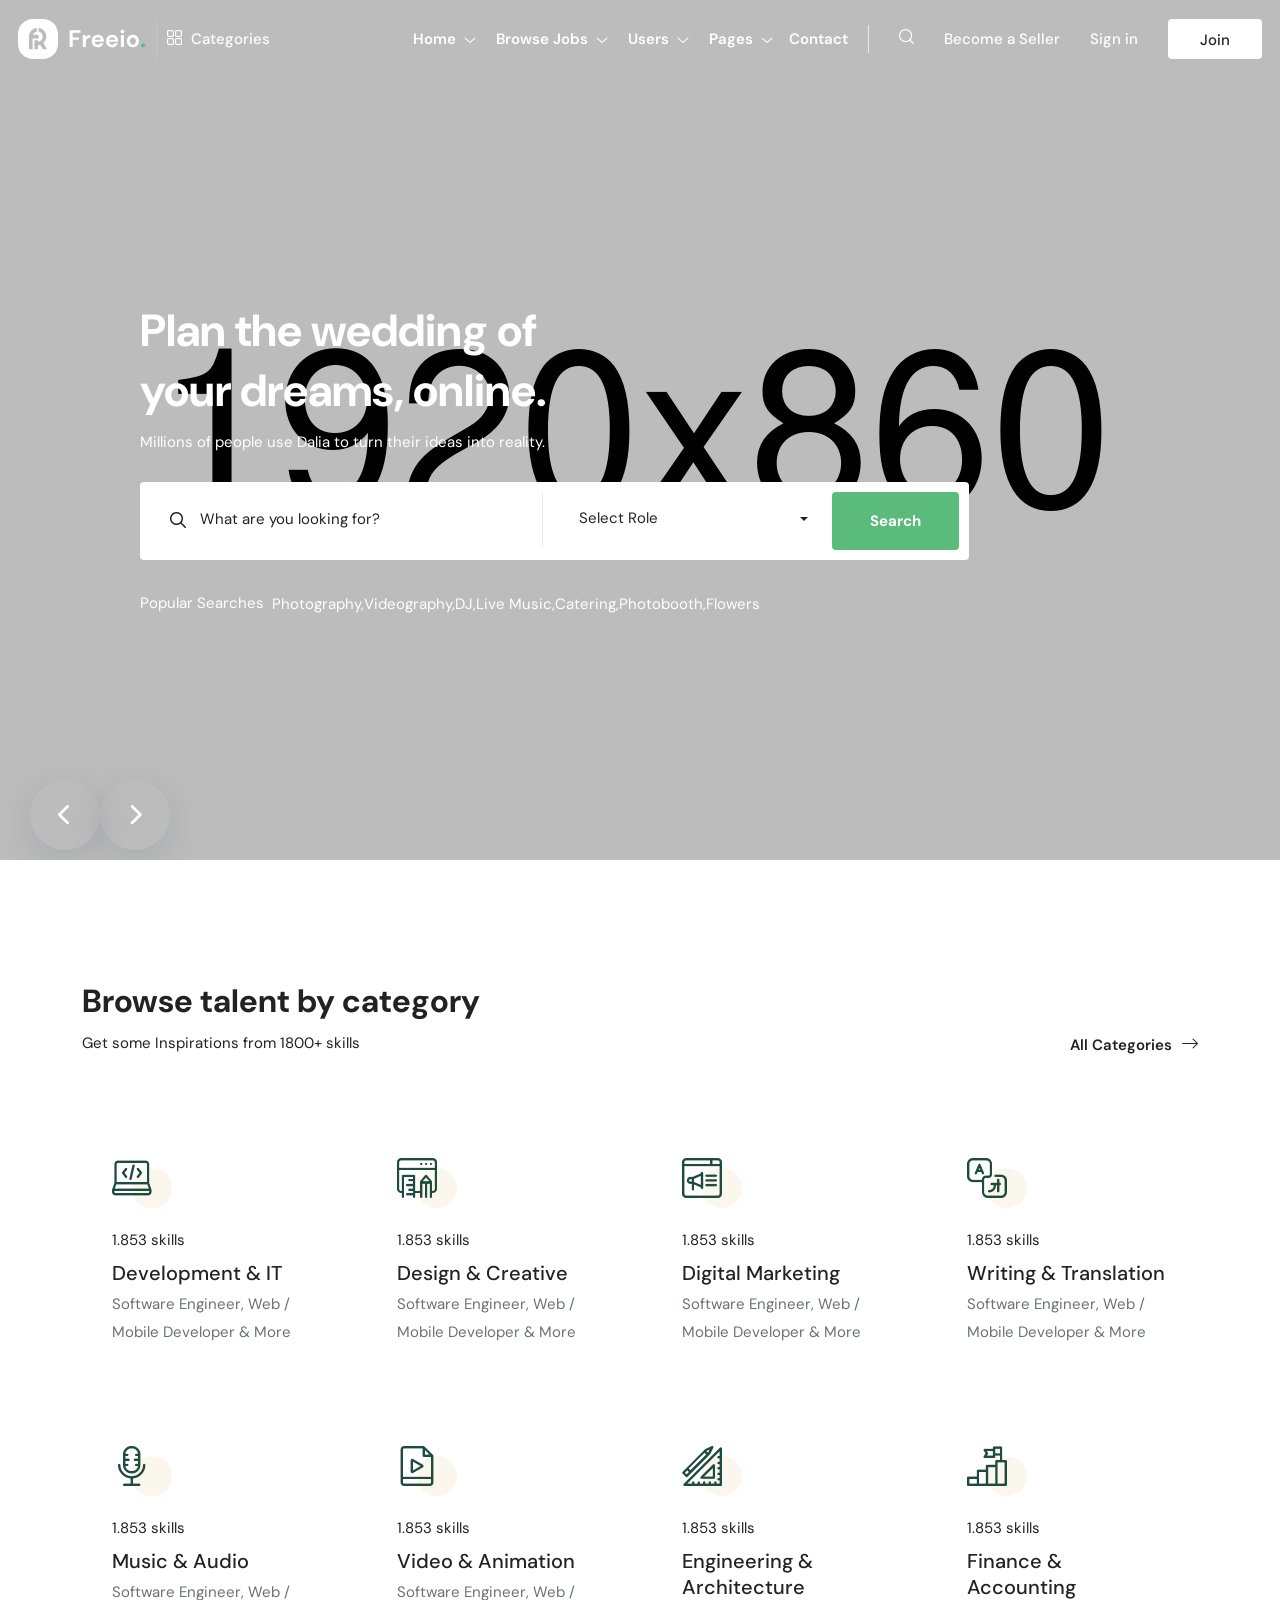
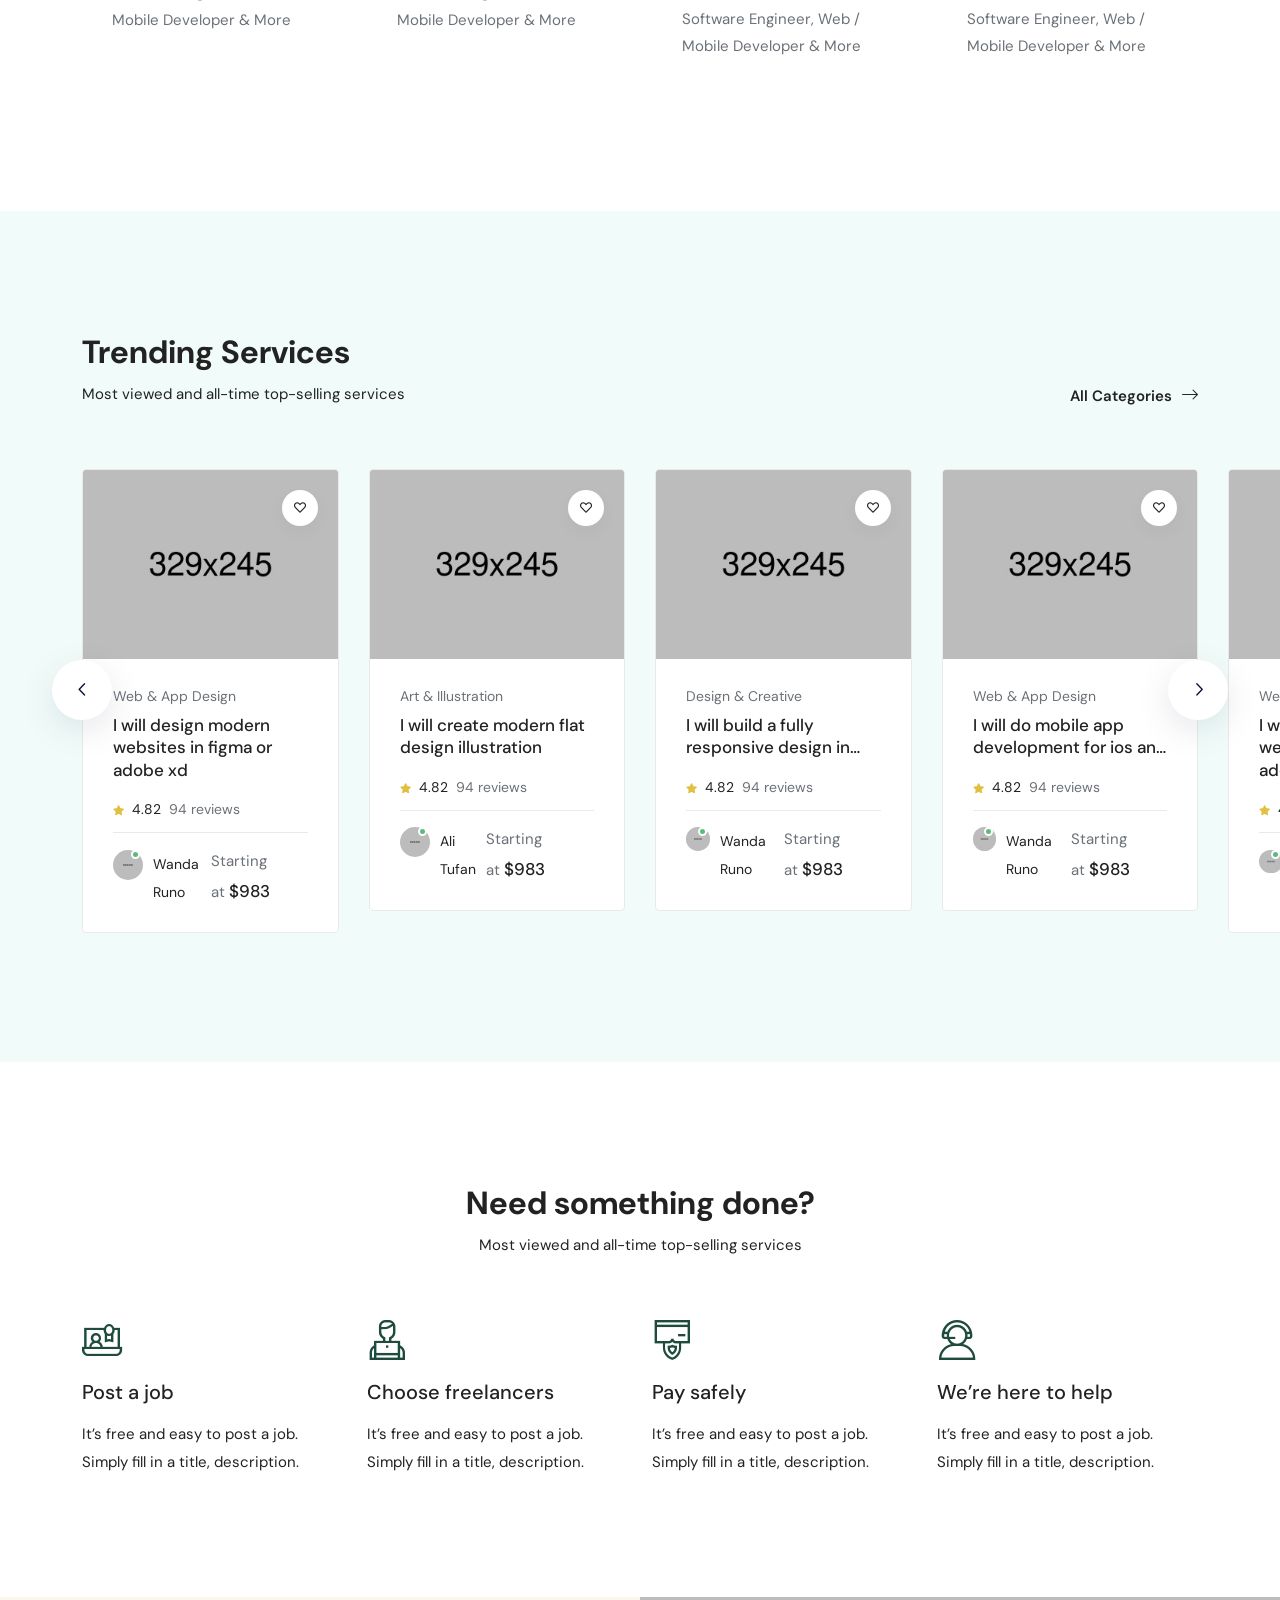
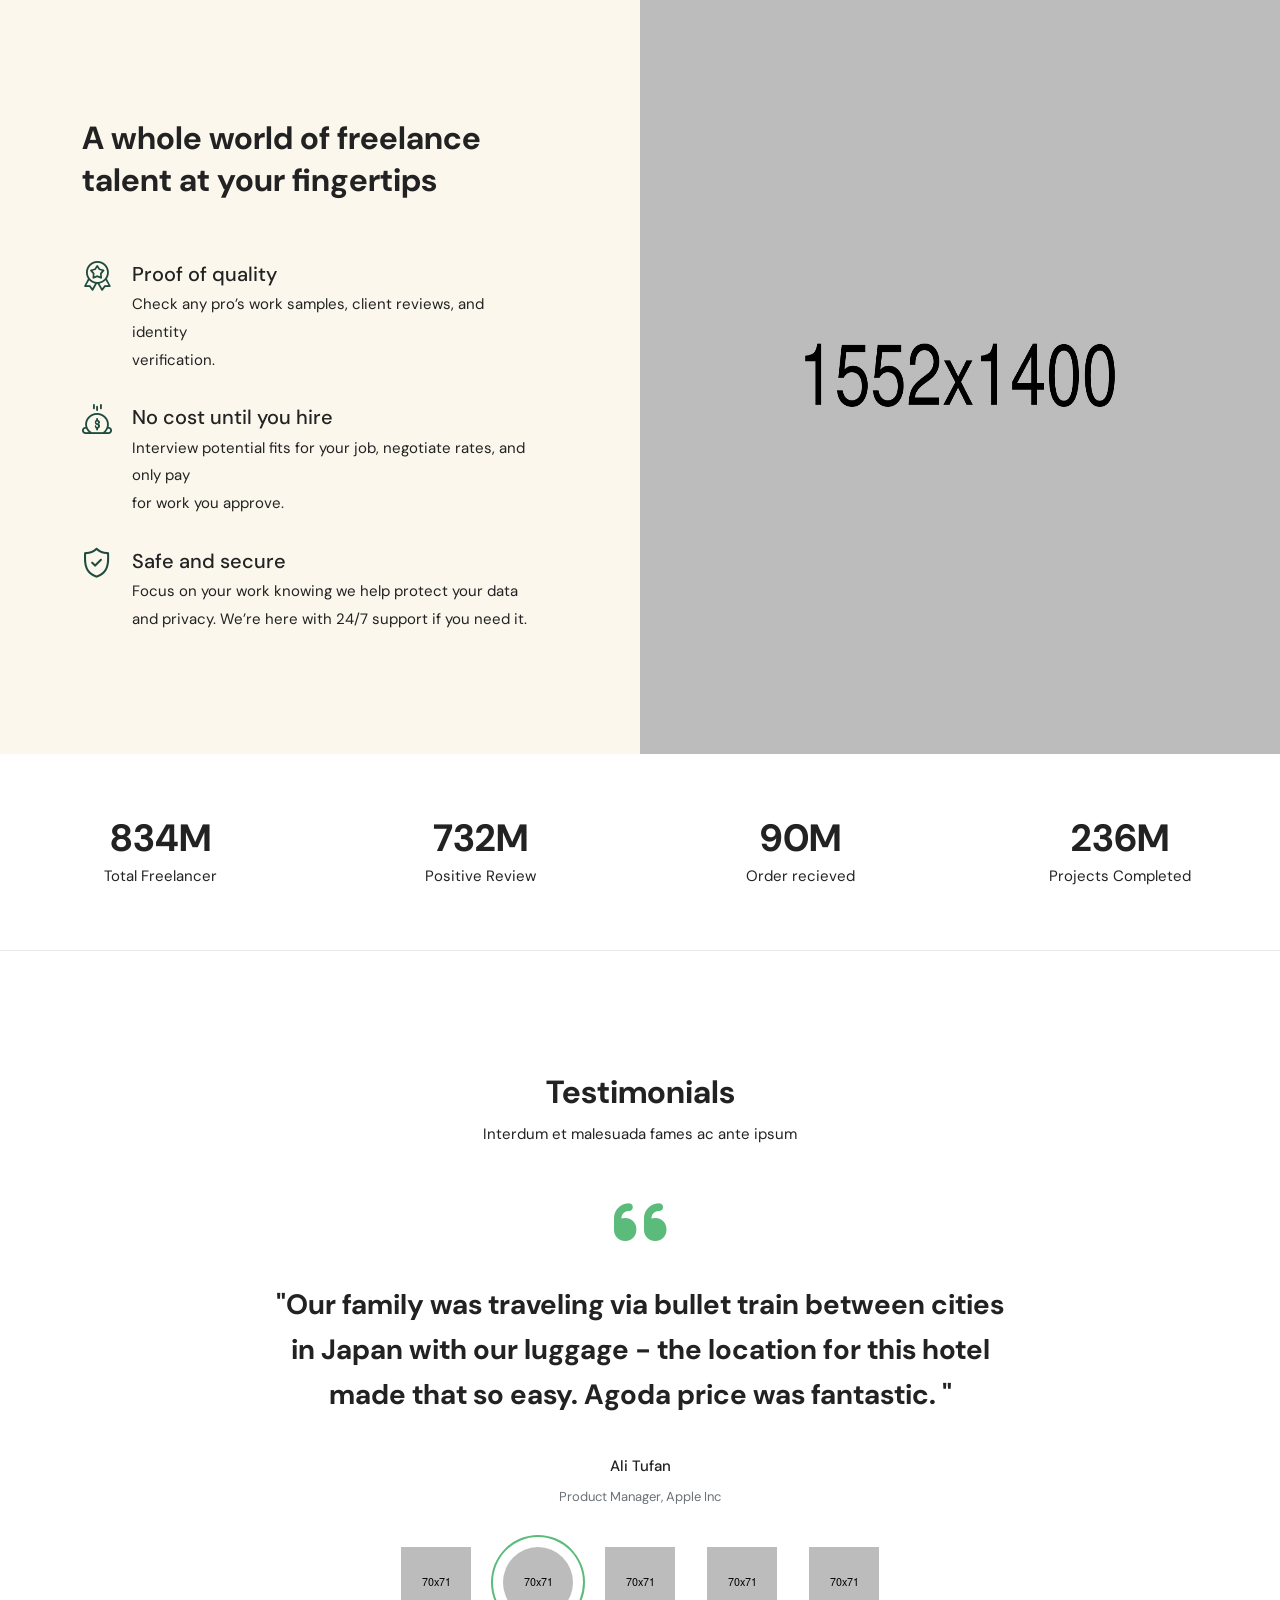
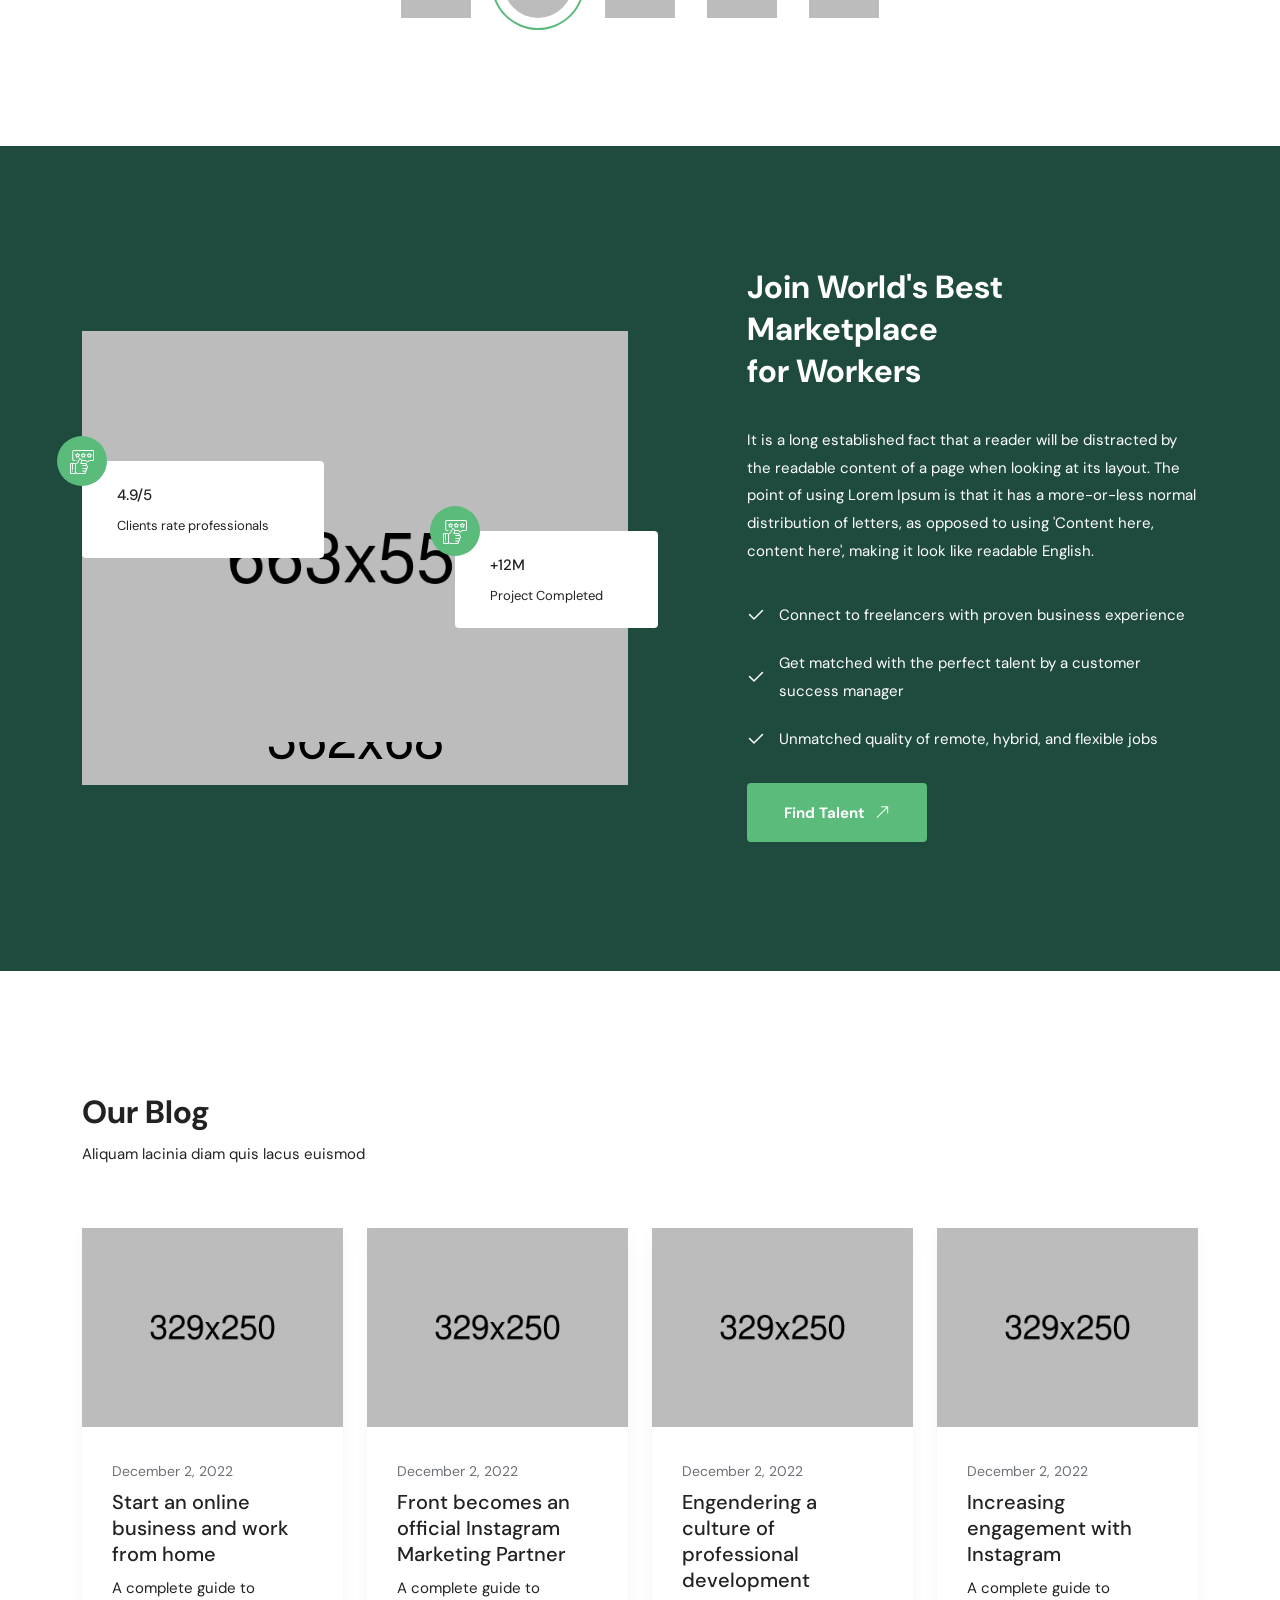
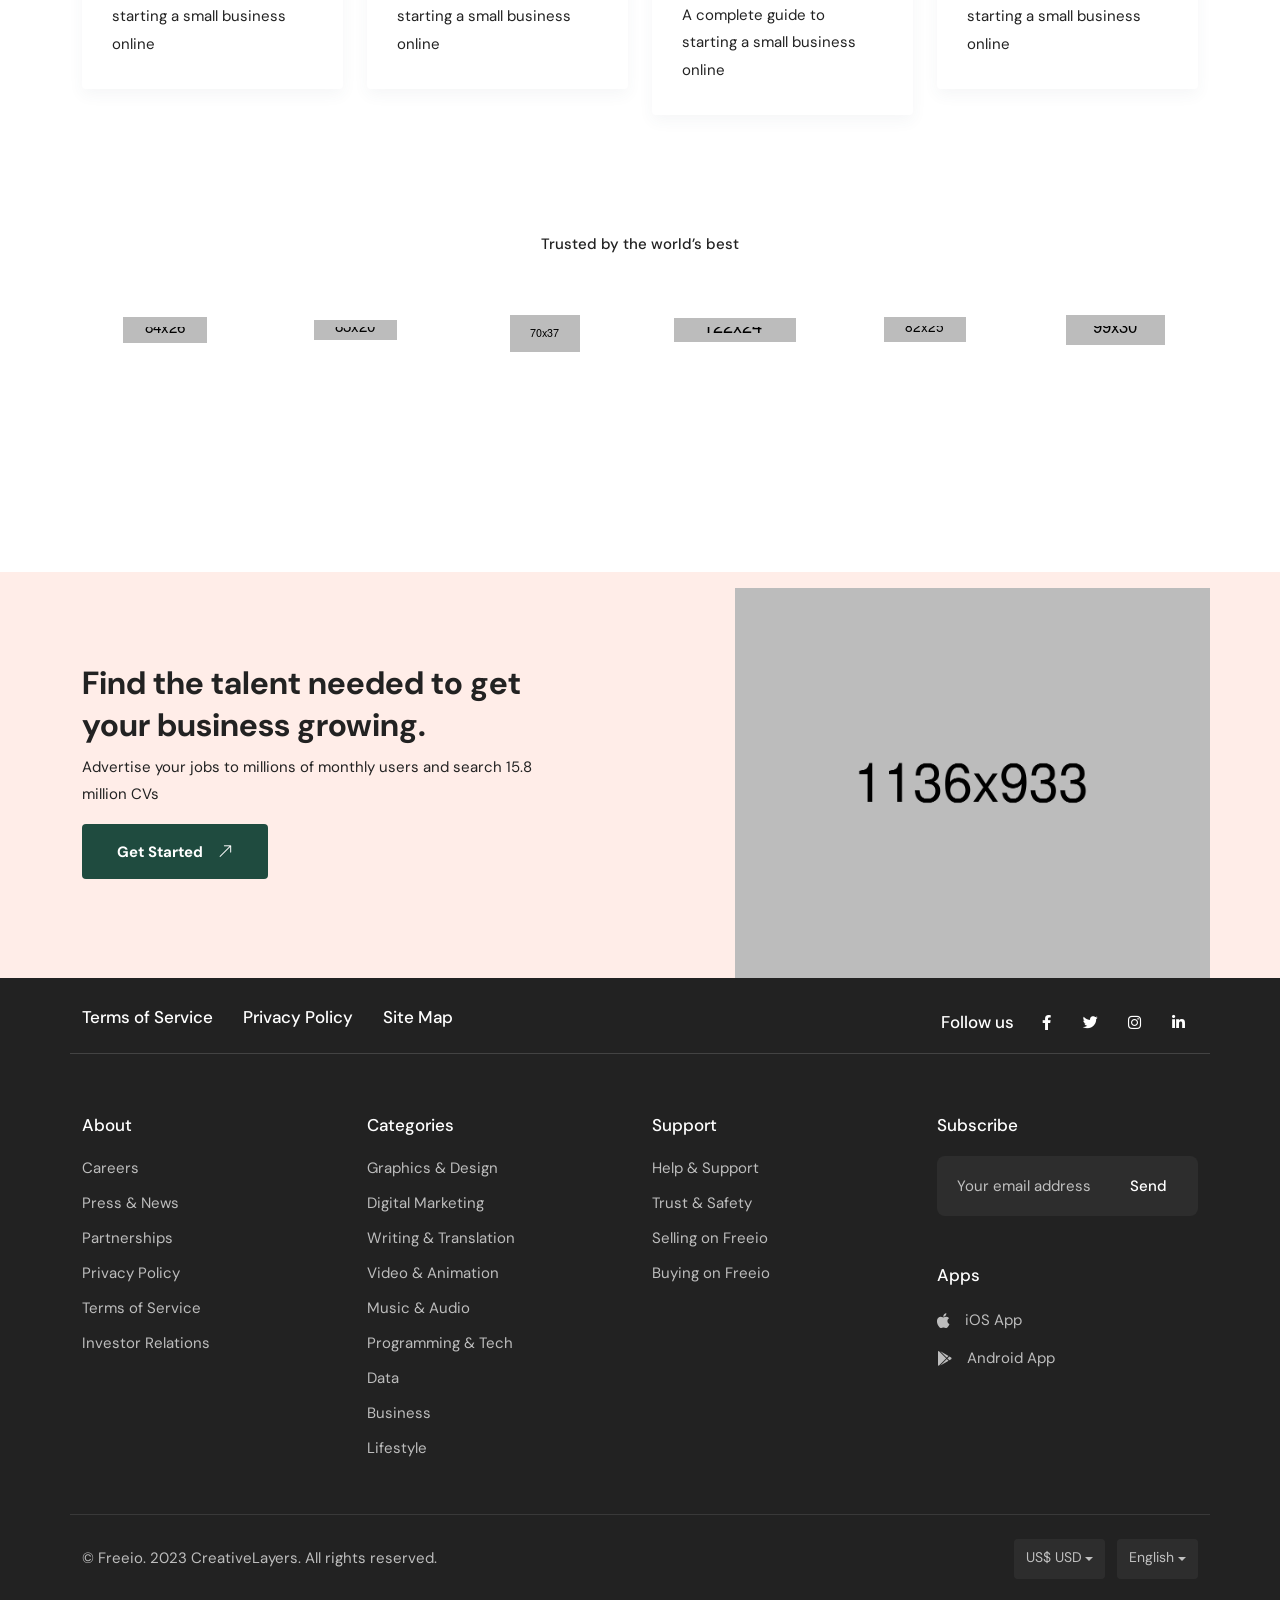
==== commit 21d612d0: "starting theming, testing deploy" ====
--- a/main-files/html/index.html
+++ b/main-files/html/index.html
@@ -887,8 +887,8 @@
           <div class="row">
             <div class="col-xl-10 col-xxl-7">
               <div class="position-relative">
-                <h3 class="banner-title">Hire the best freelancers for <br class="d-none d-lg-block">any job, online.</h3>
-                <p class="banner-text text-white ff-heading mb25">Millions of people use freeio.com to turn their ideas into reality.</p>
+                <h3 class="banner-title">Plan the wedding of <br class="d-none d-lg-block">your dreams, online.</h3>
+                <p class="banner-text text-white ff-heading mb25">Millions of people use Dalia to turn their ideas into reality.</p>
                 <div class="advance-search-tab bgc-white bgct-sm p10 p0-md bdrs4 banner-btn position-relative zi9">
                   <div class="row">
                     <div class="col-md-5 col-lg-6 col-xl-6">
@@ -903,32 +903,32 @@
                                 <ul class="px-0 m-0 pb-4">
                                   <li>
                                     <div class="info-product">
-                                      <div class="item_title">mobile app development</div>
+                                      <div class="item_title">Photography</div>
                                     </div>
                                   </li>
                                   <li>
                                     <div class="info-product">
-                                      <div class="item_title">mobile app builder</div>
+                                      <div class="item_title">DJ</div>
                                     </div>
                                   </li>
                                   <li>
                                     <div class="info-product">
-                                      <div class="item_title">mobile legends</div>
+                                      <div class="item_title">Flowers</div>
                                     </div>
                                   </li>
                                   <li>
                                     <div class="info-product">
-                                      <div class="item_title">mobile app ui ux design</div>
+                                      <div class="item_title">Catering</div>
                                     </div>
                                   </li>
                                   <li>
                                     <div class="info-product">
-                                      <div class="item_title">mobile game app development</div>
+                                      <div class="item_title">Entertainment</div>
                                     </div>
                                   </li>
                                   <li>
                                     <div class="info-product">
-                                      <div class="item_title">mobile app design</div>
+                                      <div class="item_title">Something else</div>
                                     </div>
                                   </li>
                                 </ul>
@@ -960,13 +960,13 @@
                 </div>
                 <div class="d-none d-md-flex mt30 banner-text">
                   <p class="hero-text fz15 me-2 text-white mb-0">Popular Searches</p>
-                  <a class="text-white" href=""> Designer,</a>
-                  <a class="text-white" href=""> Developer,</a>
-                  <a class="text-white" href=""> Web,</a>
-                  <a class="text-white" href=""> IOS,</a>
-                  <a class="text-white" href=""> PHP,</a>
-                  <a class="text-white" href=""> Senior,</a>
-                  <a class="text-white" href=""> Engineer</a>
+                  <a class="text-white" href=""> Photography,</a>
+                  <a class="text-white" href=""> Videography,</a>
+                  <a class="text-white" href=""> DJ,</a>
+                  <a class="text-white" href=""> Live Music,</a>
+                  <a class="text-white" href=""> Catering,</a>
+                  <a class="text-white" href=""> Photobooth,</a>
+                  <a class="text-white" href=""> Flowers</a>
                 </div>
               </div>
             </div>
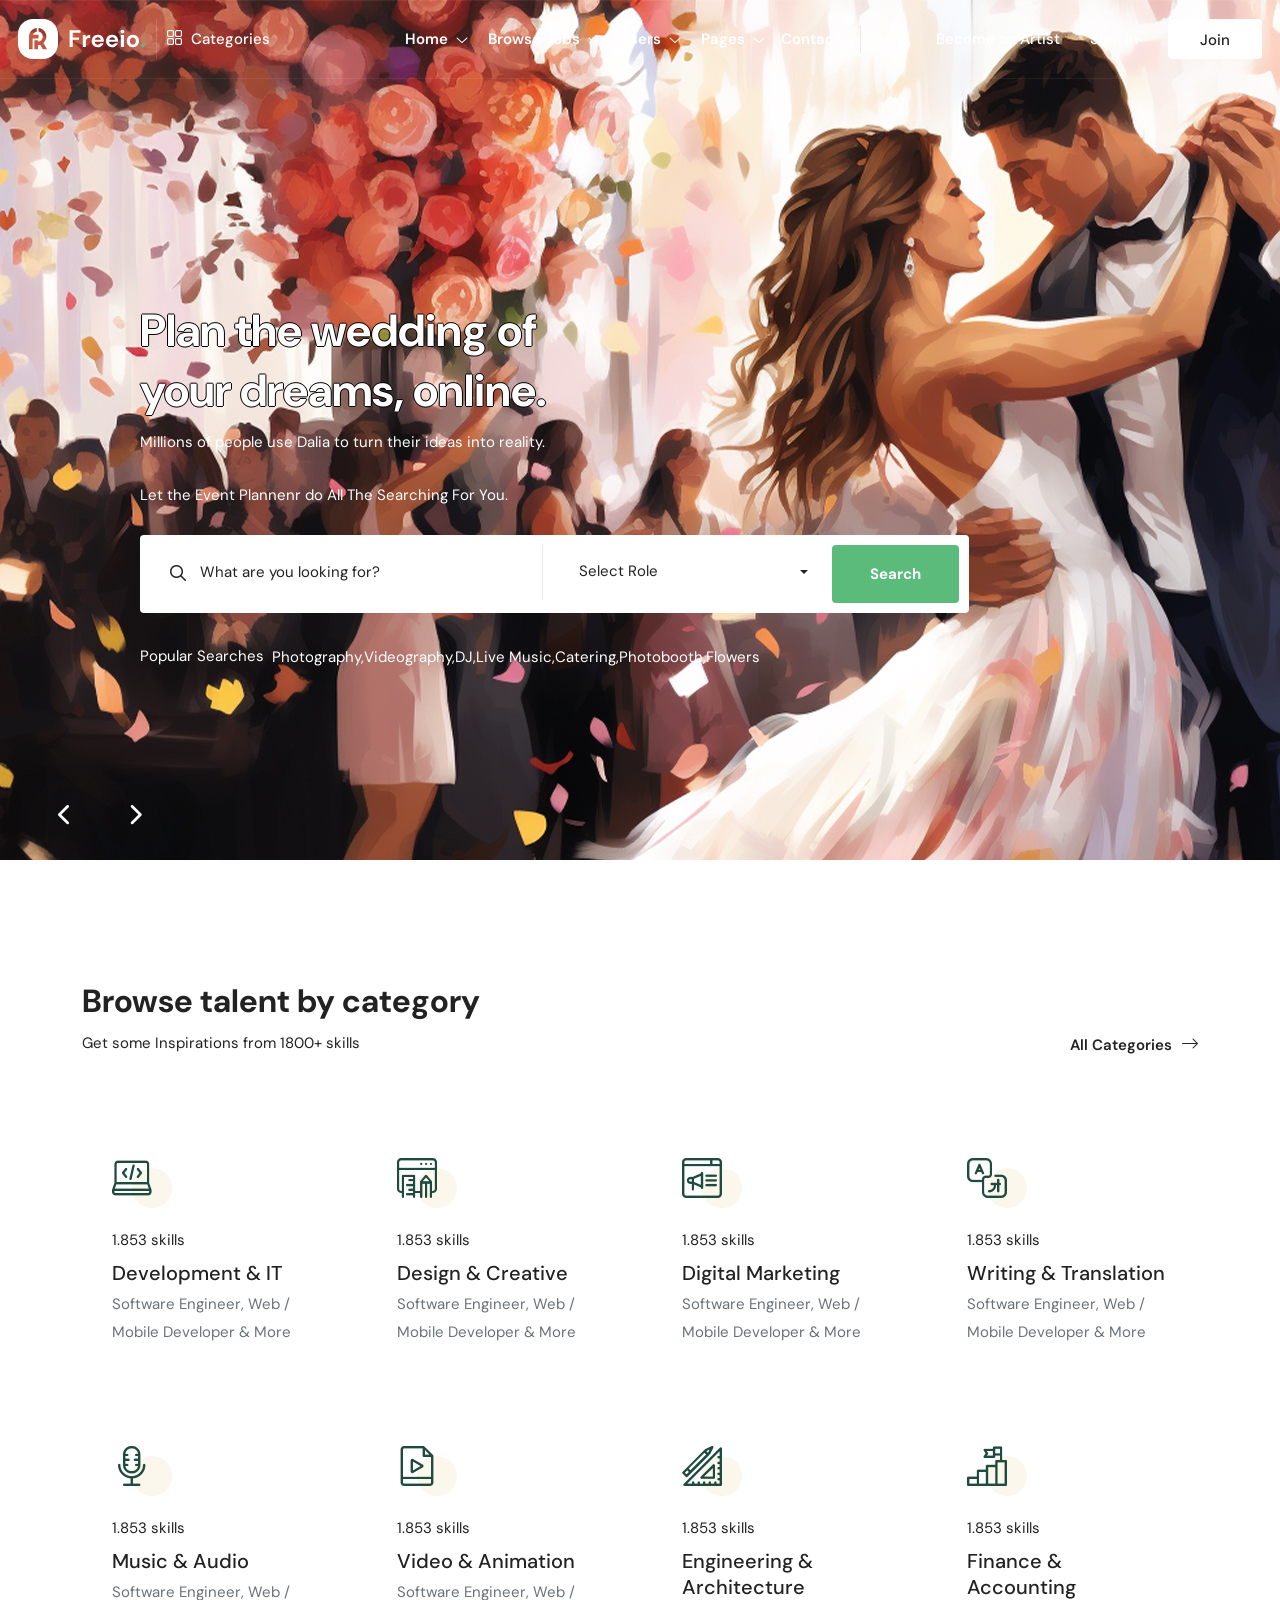
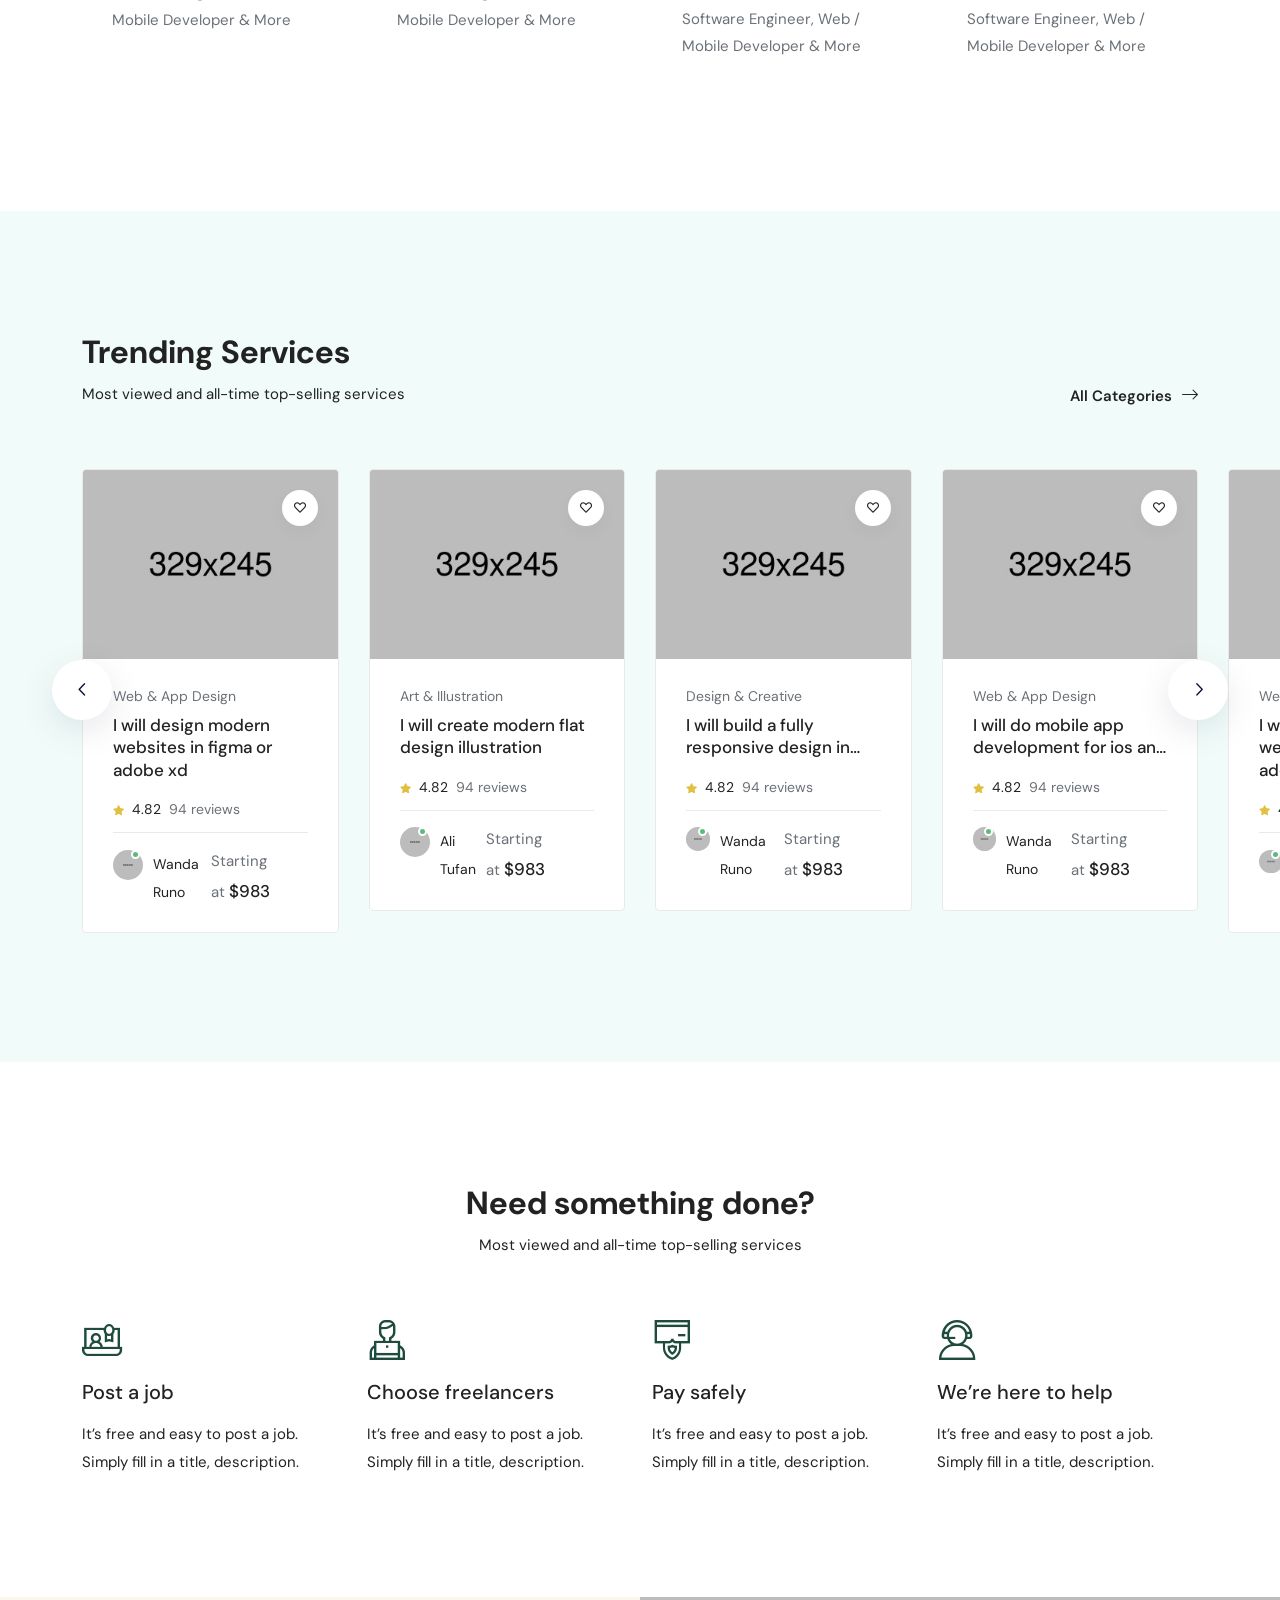
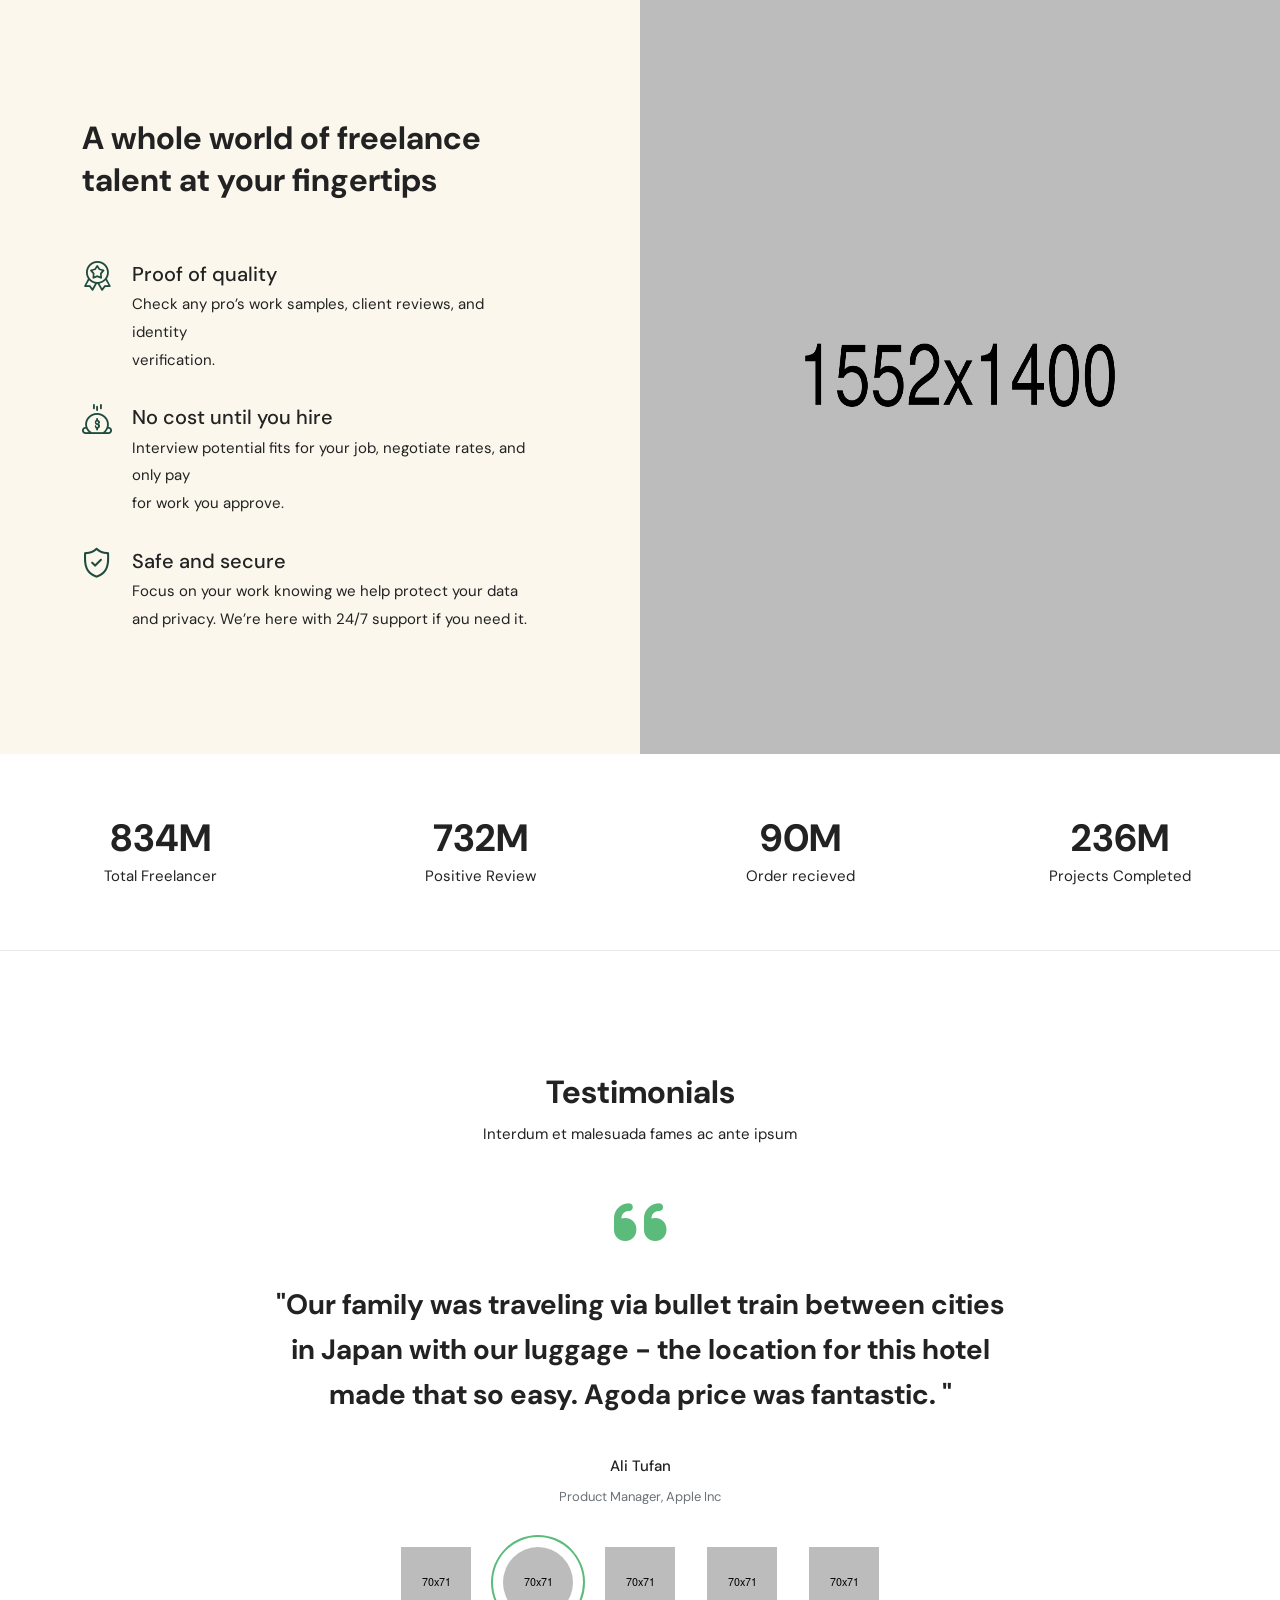
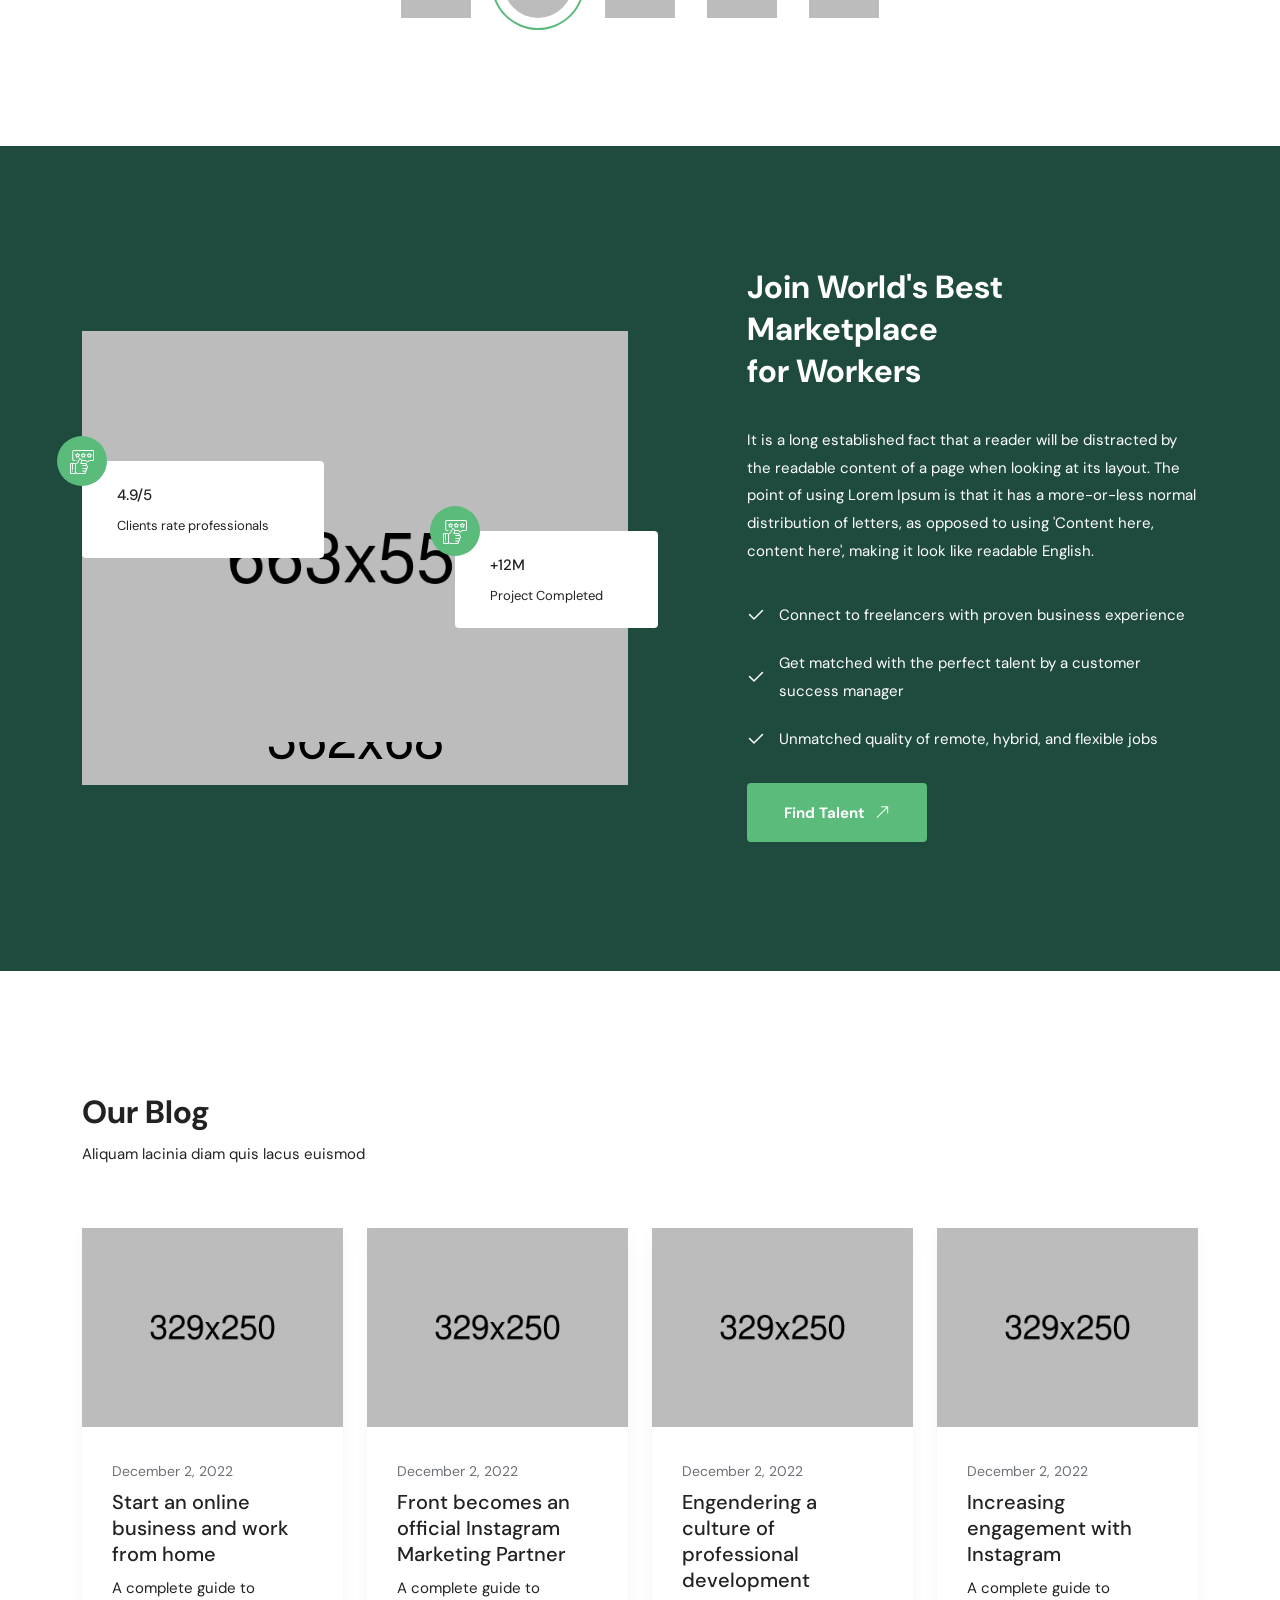
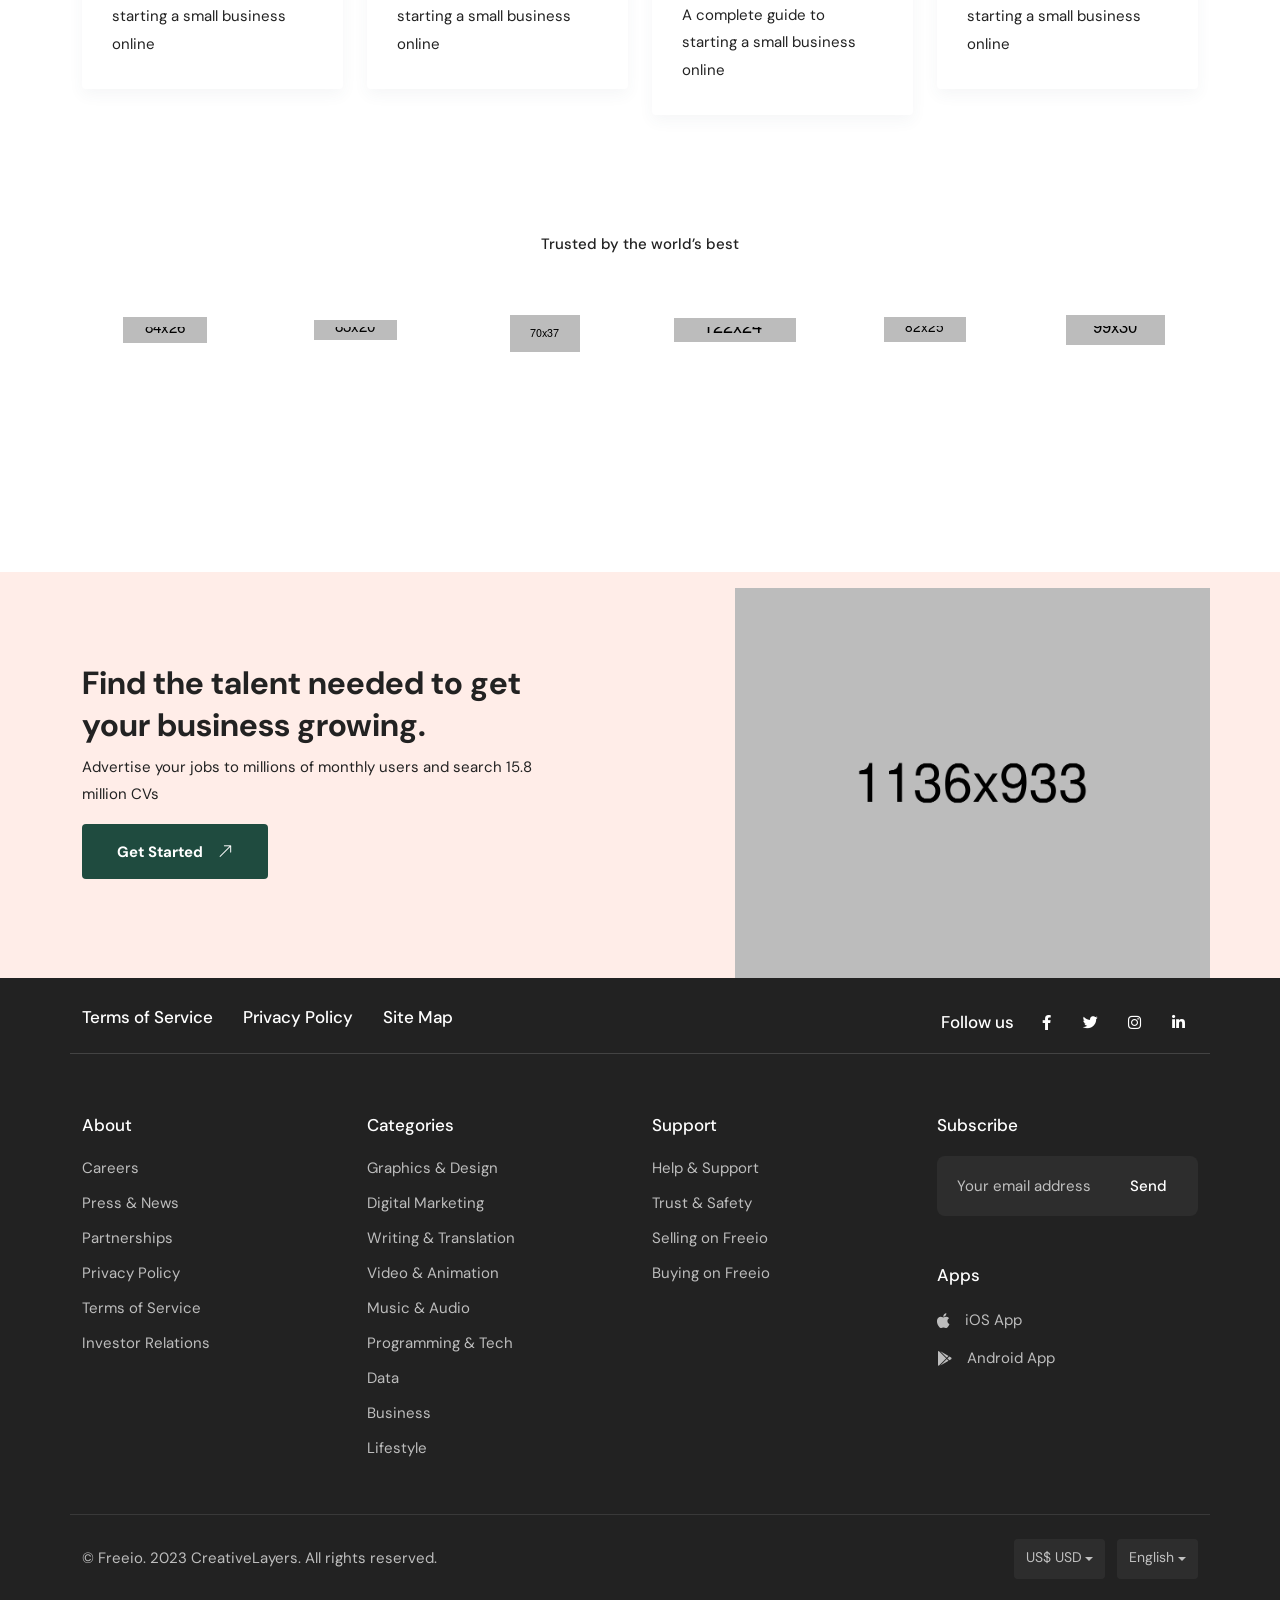
==== commit b65cff70: "added baseline survey" ====
--- a/main-files/html/index.html
+++ b/main-files/html/index.html
@@ -663,7 +663,7 @@
                 <li> <a class="list-item" href="page-contact.html">Contact</a></li>
               </ul>
               <a class="login-info bdrl1 pl15-lg pl30" data-bs-toggle="modal" href="#exampleModalToggle" role="button"><span class="flaticon-loupe"></span></a>
-              <a class="login-info mx15-lg mx30" href="page-become-seller.html"><span class="d-none d-xl-inline-block">Become a</span> Seller</a>
+              <a class="login-info mx15-lg mx30" href="page-become-seller.html"><span class="d-none d-xl-inline-block">Become an</span> Artist</a>
               <a class="login-info mr15-lg mr30" href="page-login.html">Sign in</a>
               <a class="ud-btn btn-white add-joining" href="page-register.html">Join</a>
             </div>
@@ -889,6 +889,7 @@
               <div class="position-relative">
                 <h3 class="banner-title">Plan the wedding of <br class="d-none d-lg-block">your dreams, online.</h3>
                 <p class="banner-text text-white ff-heading mb25">Millions of people use Dalia to turn their ideas into reality.</p>
+                <p class="banner-text text-white ff-heading mb25">Let the Event Plannenr do All The Searching For You.</p>
                 <div class="advance-search-tab bgc-white bgct-sm p10 p0-md bdrs4 banner-btn position-relative zi9">
                   <div class="row">
                     <div class="col-md-5 col-lg-6 col-xl-6">
--- a/main-files/html/css/style.css
+++ b/main-files/html/css/style.css
@@ -10812,6 +10812,7 @@
 
 .banner-title {
   color: #ffffff;
+  text-shadow: -1px 0 black, 0 1px black, 1px 0 black, 0 -1px black;
   font-size: 45px;
   font-family: var(--title-font-family);
   line-height: 60px;
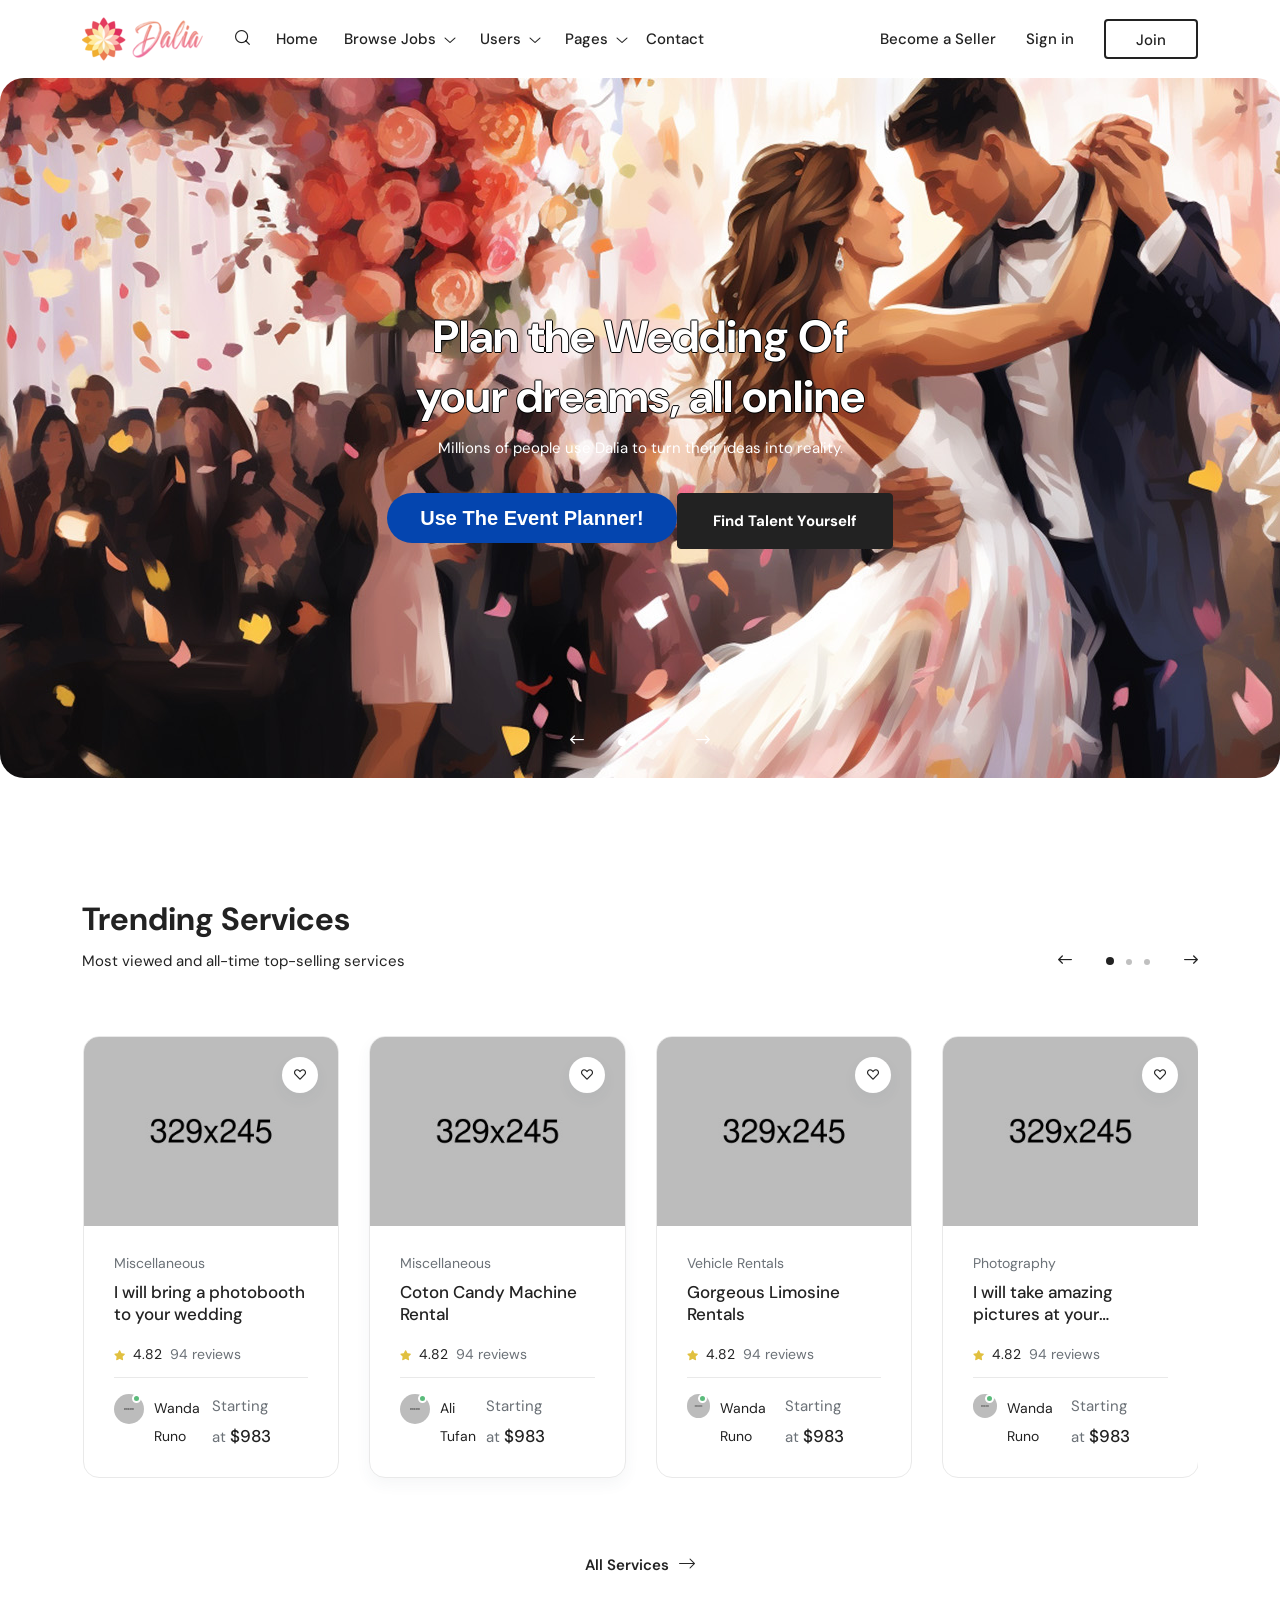
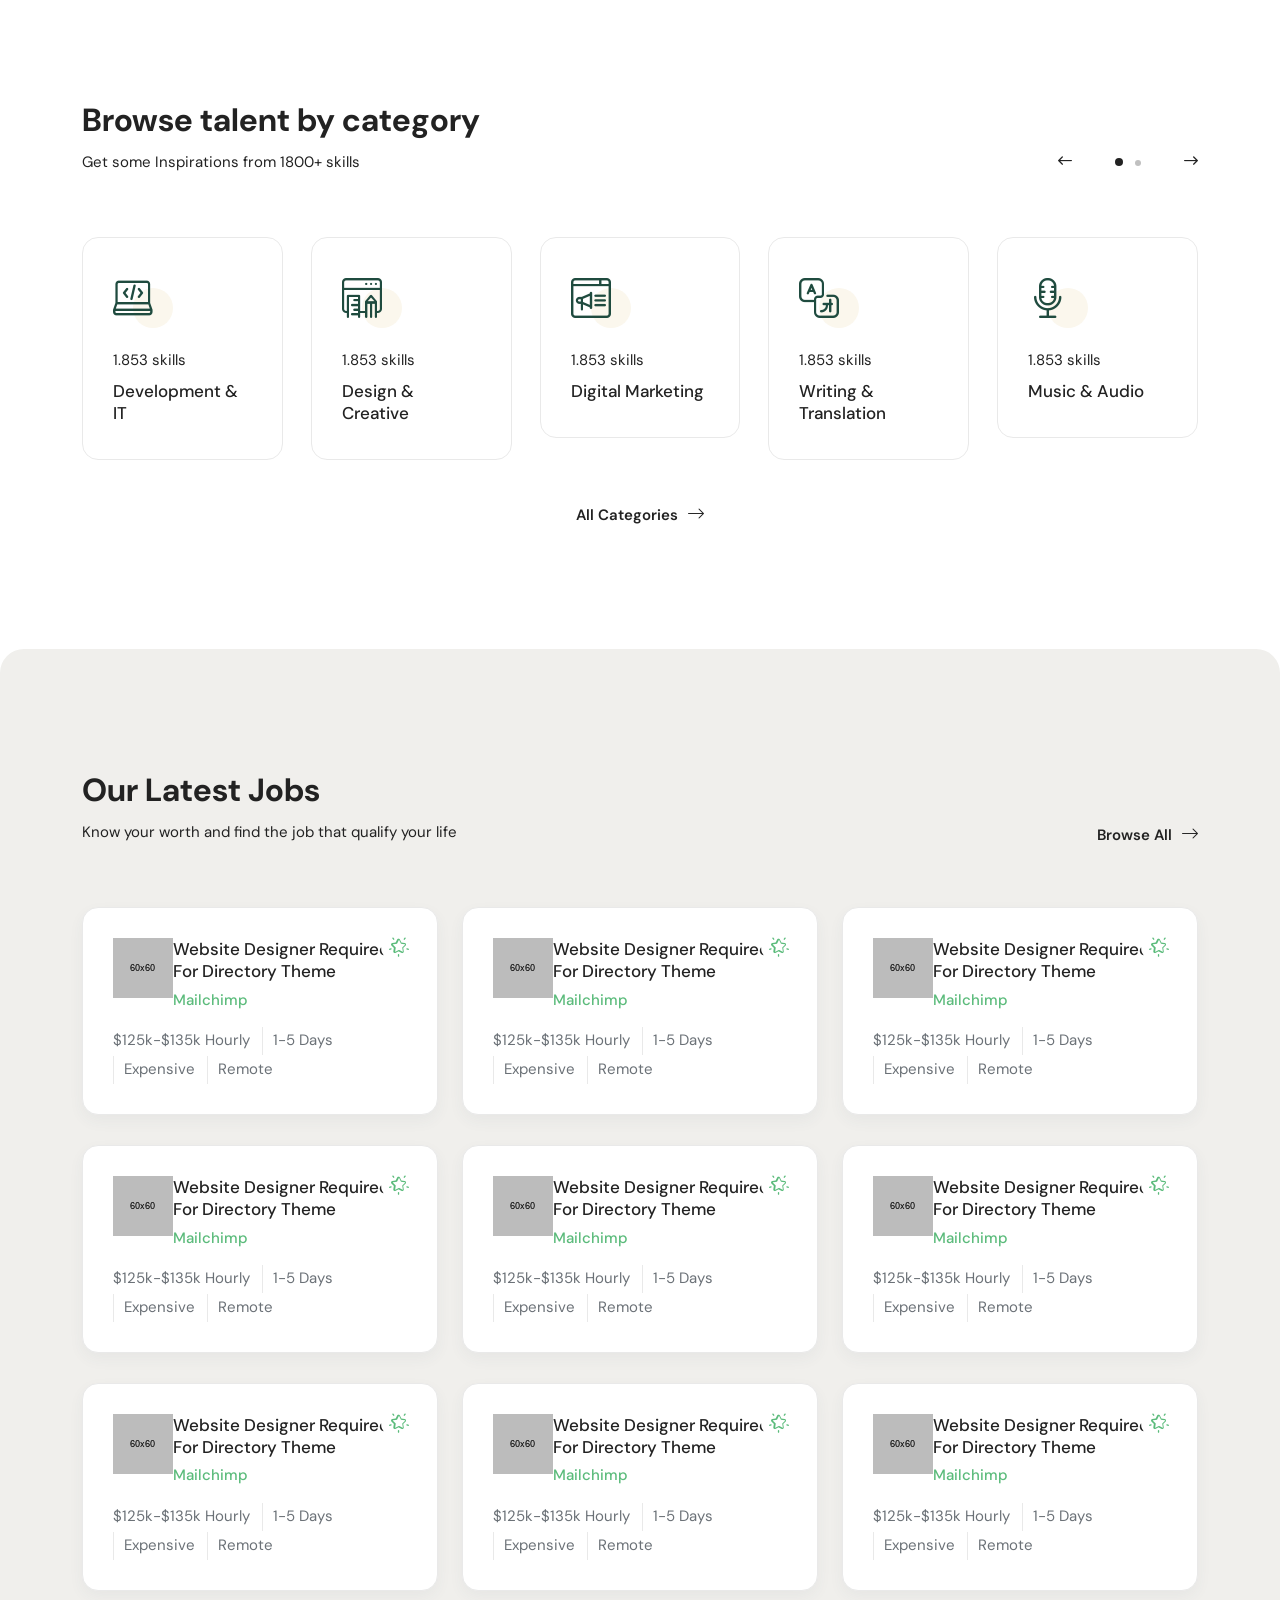
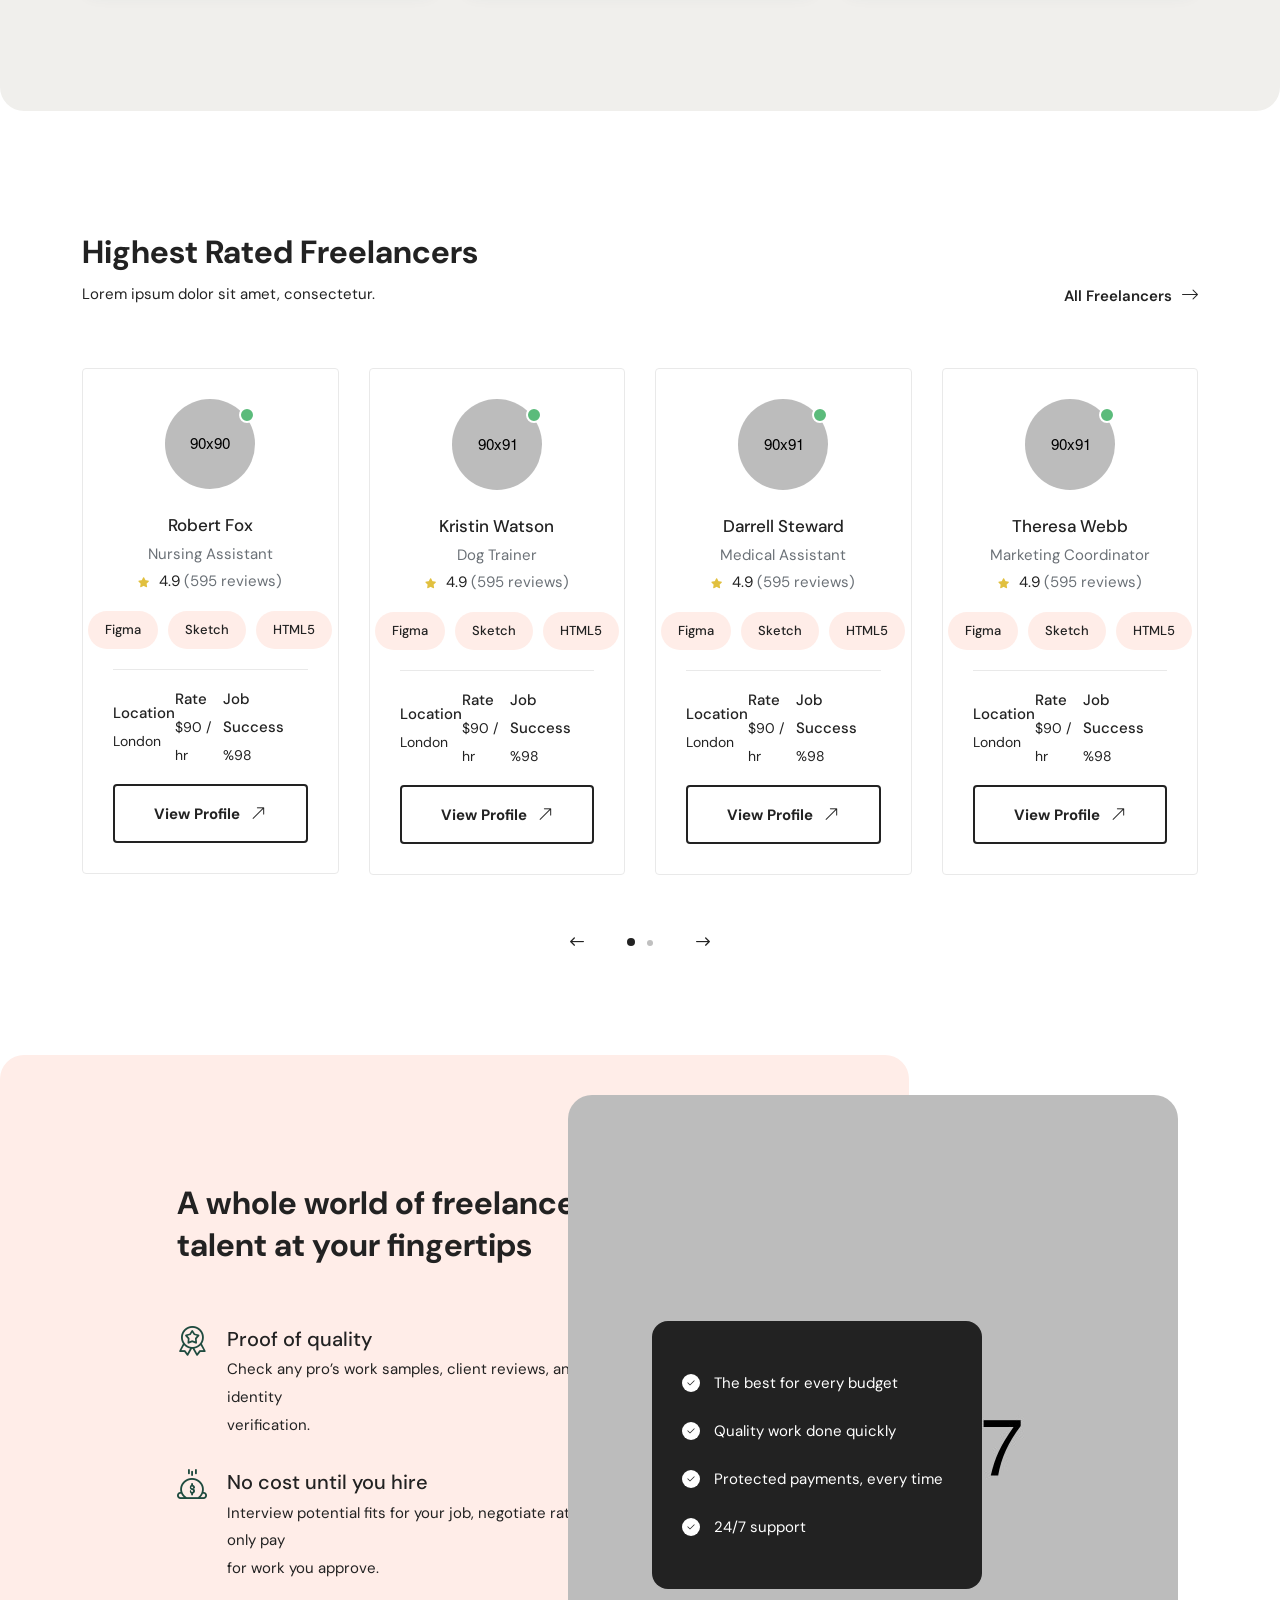
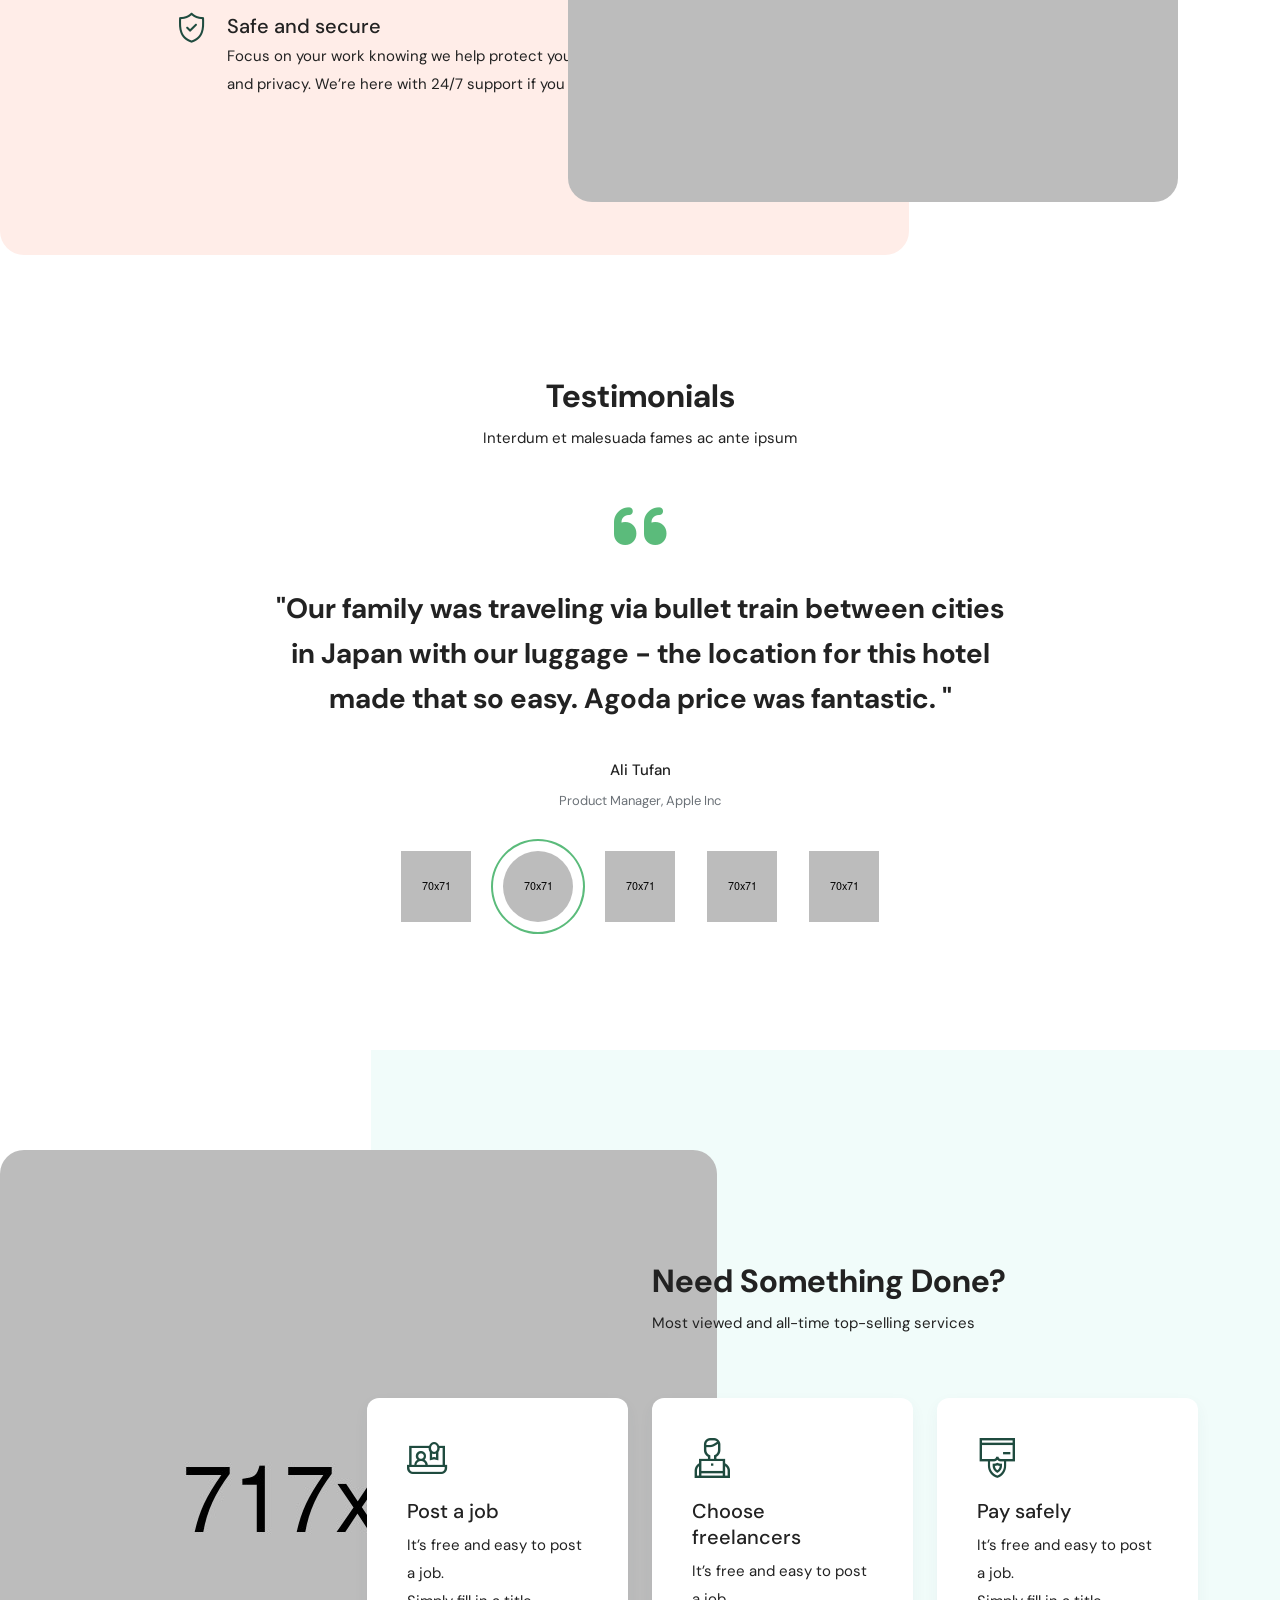
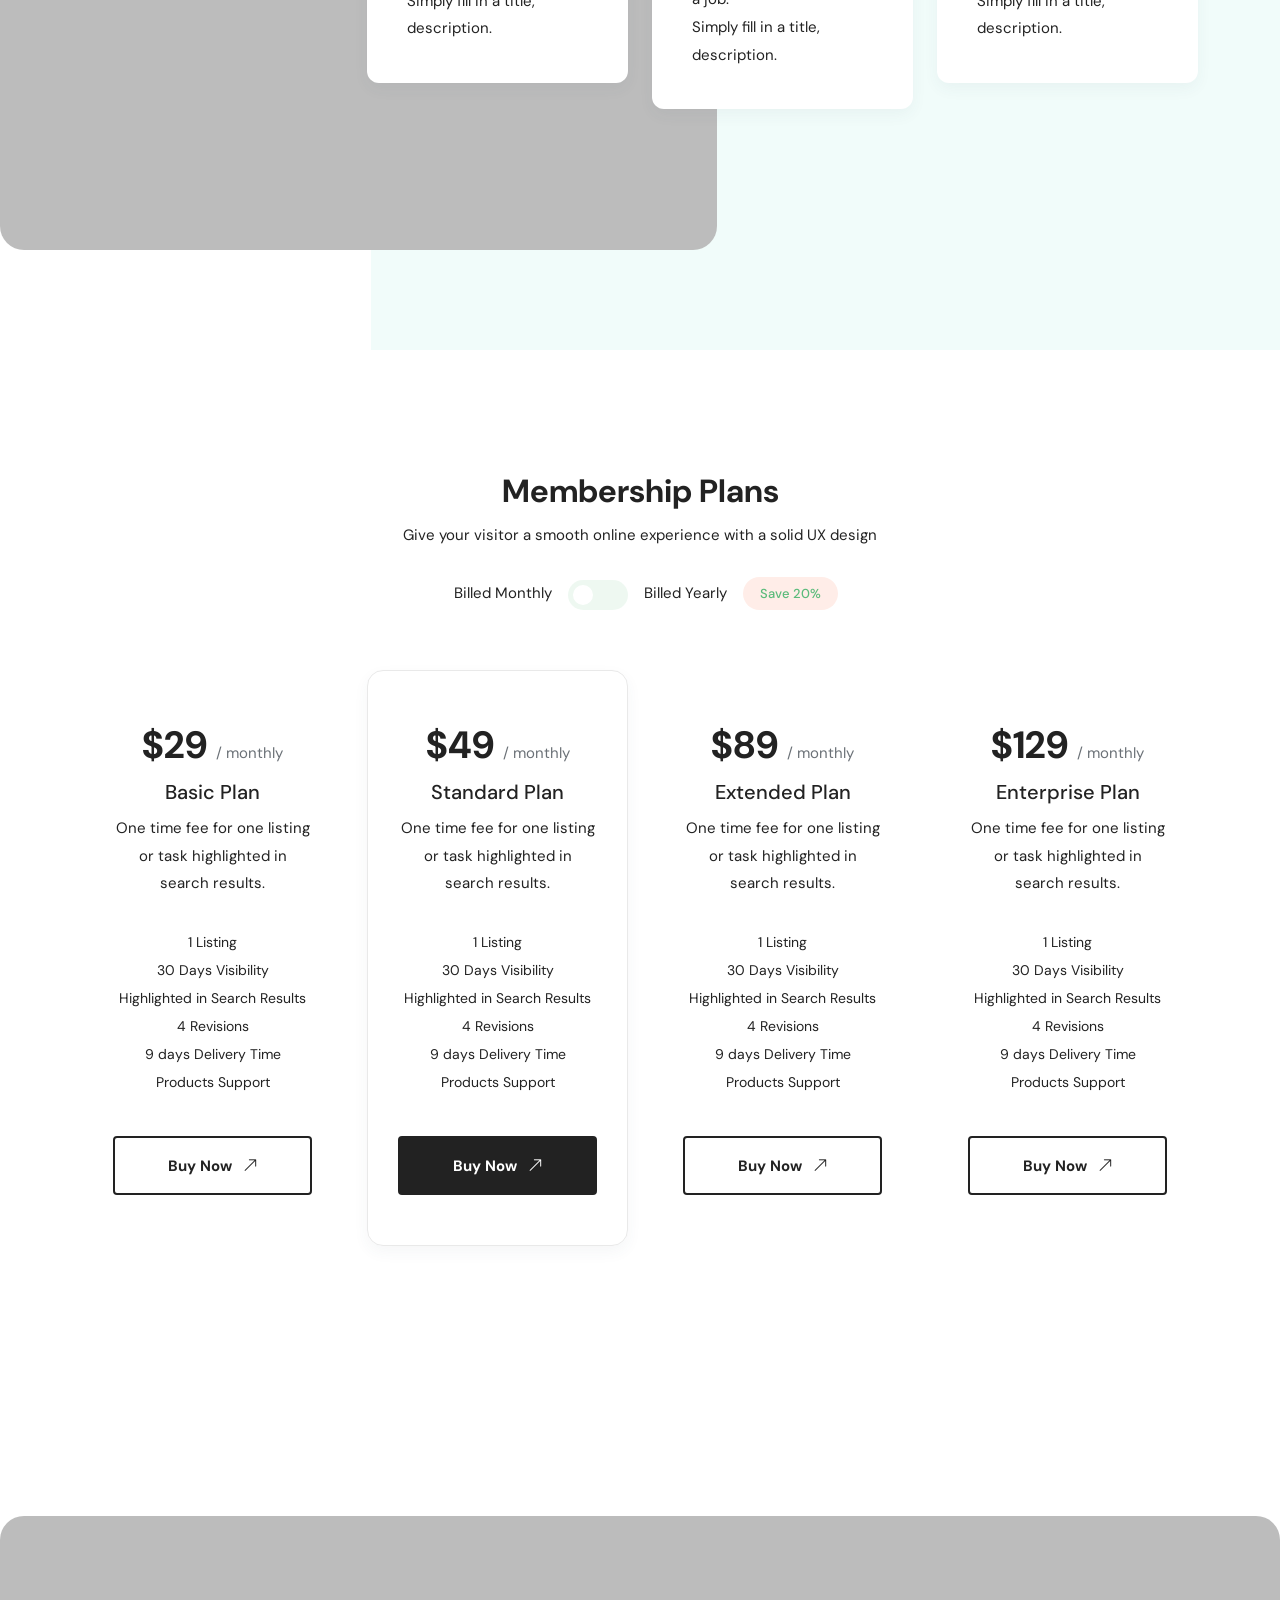
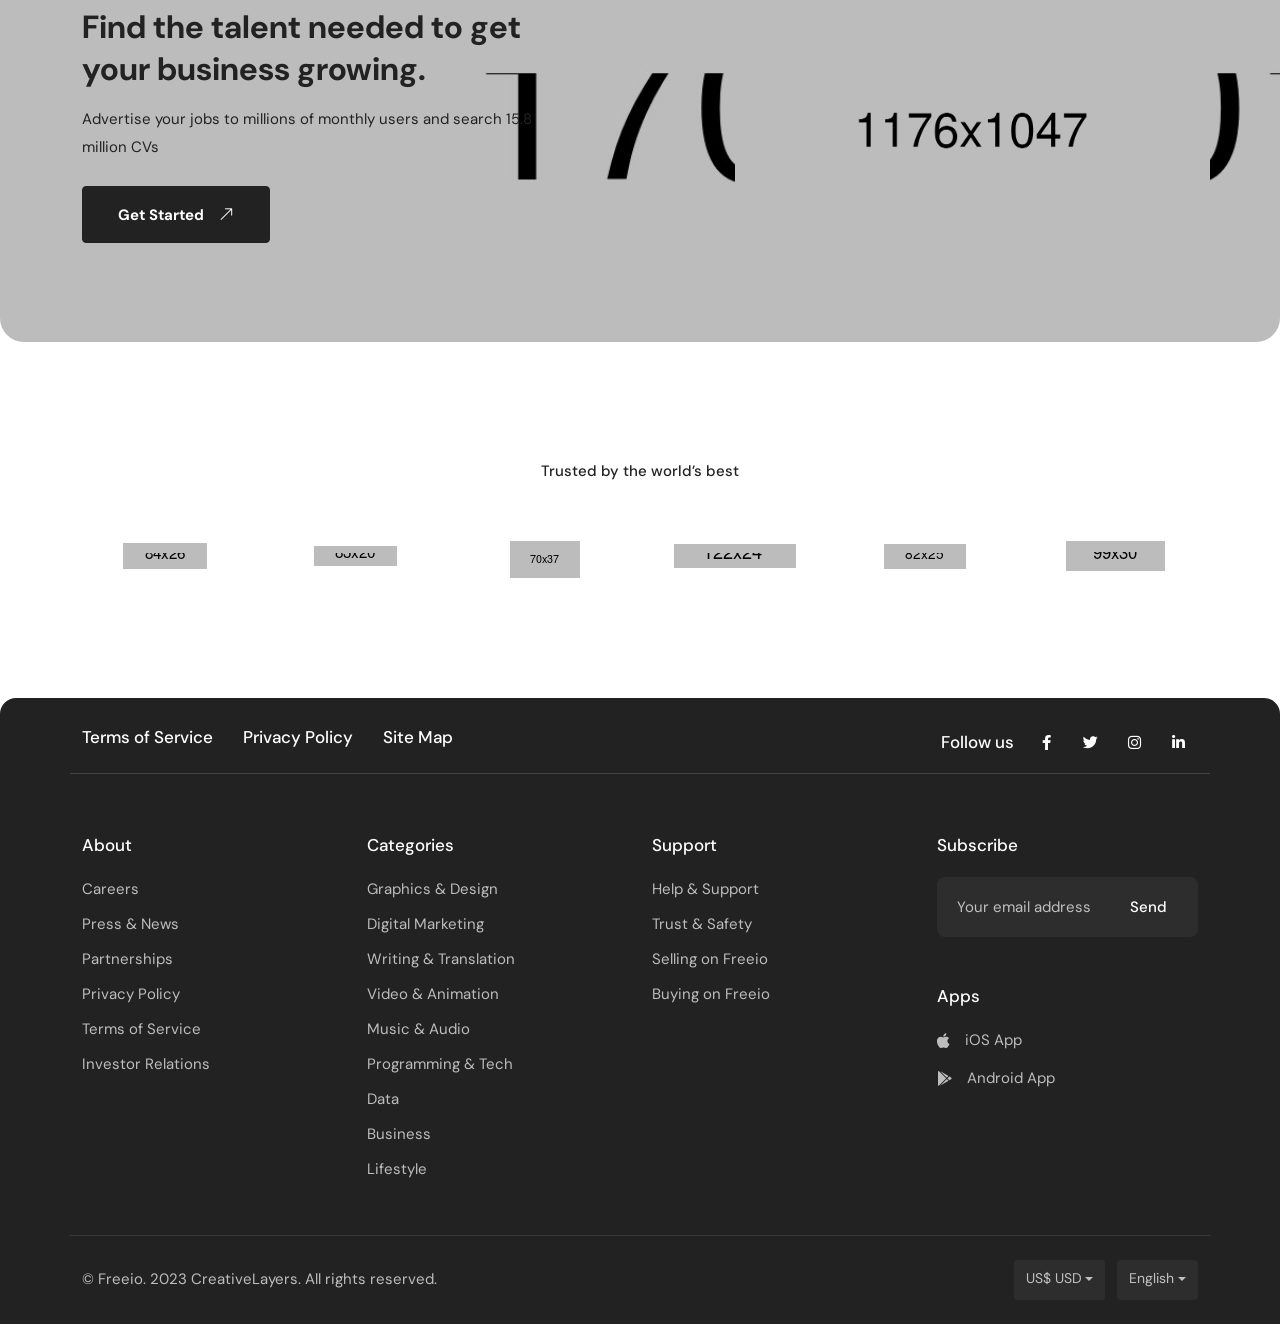
==== commit 671379b1: "restructuring" ====
--- a/main-files/html/index.html
+++ b/main-files/html/index.html
@@ -40,507 +40,30 @@
 <![endif]-->
 
 </head>
-<body>
+<body class="maxw1700 mx-auto">
 <div class="wrapper ovh">
   <div class="preloader"></div>
   
   <!-- Main Header Nav -->
-  <header class="header-nav nav-homepage-style stricky main-menu">
+  <header class="header-nav nav-innerpage-style stricky main-menu border-0">
     <!-- Ace Responsive Menu -->
     <nav class="posr"> 
-      <div class="container-fluid posr menu_bdrt1 px30">
+      <div class="container posr menu_bdrt1">
         <div class="row align-items-center justify-content-between">
-          <div class="col-auto px-0">
+          <div class="col-auto">
             <div class="d-flex align-items-center justify-content-between">
-              <div class="logos br-white-light pr30 pr5-xl">
-                <a class="header-logo logo1" href="index.html"><img src="images/header-logo.svg" alt="Header Logo"></a>
-                <a class="header-logo logo2" href="index.html"><img src="images/header-logo2.svg" alt="Header Logo"></a>
-              </div>
-              <div class="home1_style">
-                <div id="mega-menu">
-                  <a class="btn-mega fw500" href="#"><span class="pl30 pl10-xl pr5 fz15 vam flaticon-menu"></span> Categories</a>
-                  <ul class="menu ps-0">
-                    <li> <a class="dropdown" href="#"> <span class="menu-icn flaticon-developer"></span> <span class="menu-title">Development & IT</span> </a>
-                      <div class="drop-menu d-flex justify-content-between">
-                        <div class="one-third">
-                          <div class="h6 cat-title">Web & App Design</div>
-                          <ul class="ps-0 mb40">
-                            <li><a href="#">Website Design</a></li>
-                            <li><a href="#">App DesignUX Design</a></li>
-                            <li><a href="#">Landing Page Design</a></li>
-                            <li><a href="#">Icon Design</a></li>
-                          </ul>
-                          <div class="h6 cat-title">Marketing Design</div>
-                          <ul class="ps-0 mb-0">
-                            <li><a href="#">Social Media Design</a></li>
-                            <li><a href="#">Email Design</a></li>
-                            <li><a href="#">Web Banners</a></li>
-                            <li><a href="#">Signage Design</a></li>
-                          </ul>
-                        </div>
-                        <div class="one-third">
-                          <div class="h6 cat-title">Art & Illustration</div>
-                          <ul class="ps-0 mb40">
-                            <li><a href="#">Illustration</a></li>
-                            <li><a href="#">NFT Art</a></li>
-                            <li><a href="#">Pattern Design</a></li>
-                            <li><a href="#">Portraits & Caricatures</a></li>
-                            <li><a href="#">Cartoons & Comics</a></li>
-                            <li><a href="#">Tattoo Design</a></li>
-                            <li><a href="#">Storyboards</a></li>
-                          </ul>
-                          <div class="h6 cat-title">Gaming</div>
-                          <ul class="ps-0 mb-0">
-                            <li><a href="#">Game Art</a></li>
-                            <li><a href="#">Graphics for Streamers</a></li>
-                            <li><a href="#">Twitch Store</a></li>
-                          </ul>
-                        </div>
-                        <div class="one-third">
-                          <div class="h6 cat-title">Visual Design</div>
-                          <ul class="ps-0 mb40">
-                            <li><a href="#">Image Editing</a></li>
-                            <li><a href="#">Presentation Design</a></li>
-                            <li><a href="#">Infographic Design</a></li>
-                            <li><a href="#">Vector Tracing</a></li>
-                            <li><a href="#">Resume Design</a></li>
-                          </ul>
-                          <div class="h6 cat-title">Print Design</div>
-                          <ul class="ps-0 mb-0">
-                            <li><a href="#">T-Shirts & Merchandise</a></li>
-                            <li><a href="#">Flyer Design</a></li>
-                            <li><a href="#">Brochure Design</a></li>
-                            <li><a href="#">Poster Design</a></li>
-                            <li><a href="#">Catalog Design</a></li>
-                          </ul>
-                        </div>
-                      </div>
-                    </li>
-                    <li> <a class="dropdown" href="#"> <span class="menu-icn flaticon-web-design-1"></span> <span class="menu-title">Design & Creative</span> </a>
-                      <div class="drop-menu d-flex justify-content-between">
-                        <div class="one-third">
-                          <div class="h6 cat-title">Web & App Design</div>
-                          <ul class="ps-0 mb40">
-                            <li><a href="#">Website Design</a></li>
-                            <li><a href="#">App DesignUX Design</a></li>
-                            <li><a href="#">Landing Page Design</a></li>
-                            <li><a href="#">Icon Design</a></li>
-                          </ul>
-                          <div class="h6 cat-title">Marketing Design</div>
-                          <ul class="ps-0 mb-0">
-                            <li><a href="#">Social Media Design</a></li>
-                            <li><a href="#">Email Design</a></li>
-                            <li><a href="#">Web Banners</a></li>
-                            <li><a href="#">Signage Design</a></li>
-                          </ul>
-                        </div>
-                        <div class="one-third">
-                          <div class="h6 cat-title">Art & Illustration</div>
-                          <ul class="ps-0 mb40">
-                            <li><a href="#">Illustration</a></li>
-                            <li><a href="#">NFT Art</a></li>
-                            <li><a href="#">Pattern Design</a></li>
-                            <li><a href="#">Portraits & Caricatures</a></li>
-                            <li><a href="#">Cartoons & Comics</a></li>
-                            <li><a href="#">Tattoo Design</a></li>
-                            <li><a href="#">Storyboards</a></li>
-                          </ul>
-                          <div class="h6 cat-title">Gaming</div>
-                          <ul class="ps-0 mb-0">
-                            <li><a href="#">Game Art</a></li>
-                            <li><a href="#">Graphics for Streamers</a></li>
-                            <li><a href="#">Twitch Store</a></li>
-                          </ul>
-                        </div>
-                        <div class="one-third">
-                          <div class="h6 cat-title">Visual Design</div>
-                          <ul class="ps-0 mb40">
-                            <li><a href="#">Image Editing</a></li>
-                            <li><a href="#">Presentation Design</a></li>
-                            <li><a href="#">Infographic Design</a></li>
-                            <li><a href="#">Vector Tracing</a></li>
-                            <li><a href="#">Resume Design</a></li>
-                          </ul>
-                          <div class="h6 cat-title">Print Design</div>
-                          <ul class="ps-0 mb-0">
-                            <li><a href="#">T-Shirts & Merchandise</a></li>
-                            <li><a href="#">Flyer Design</a></li>
-                            <li><a href="#">Brochure Design</a></li>
-                            <li><a href="#">Poster Design</a></li>
-                            <li><a href="#">Catalog Design</a></li>
-                          </ul>
-                        </div>
-                      </div>
-                    </li>
-                    <li> <a class="dropdown" href="#"> <span class="menu-icn flaticon-digital-marketing"></span> <span class="menu-title">Digital Marketing</span> </a>
-                      <div class="drop-menu d-flex justify-content-between">
-                        <div class="one-third">
-                          <div class="h6 cat-title">Web & App Design</div>
-                          <ul class="ps-0 mb40">
-                            <li><a href="#">Website Design</a></li>
-                            <li><a href="#">App DesignUX Design</a></li>
-                            <li><a href="#">Landing Page Design</a></li>
-                            <li><a href="#">Icon Design</a></li>
-                          </ul>
-                          <div class="h6 cat-title">Marketing Design</div>
-                          <ul class="ps-0 mb-0">
-                            <li><a href="#">Social Media Design</a></li>
-                            <li><a href="#">Email Design</a></li>
-                            <li><a href="#">Web Banners</a></li>
-                            <li><a href="#">Signage Design</a></li>
-                          </ul>
-                        </div>
-                        <div class="one-third">
-                          <div class="h6 cat-title">Art & Illustration</div>
-                          <ul class="ps-0 mb40">
-                            <li><a href="#">Illustration</a></li>
-                            <li><a href="#">NFT Art</a></li>
-                            <li><a href="#">Pattern Design</a></li>
-                            <li><a href="#">Portraits & Caricatures</a></li>
-                            <li><a href="#">Cartoons & Comics</a></li>
-                            <li><a href="#">Tattoo Design</a></li>
-                            <li><a href="#">Storyboards</a></li>
-                          </ul>
-                          <div class="h6 cat-title">Gaming</div>
-                          <ul class="ps-0 mb-0">
-                            <li><a href="#">Game Art</a></li>
-                            <li><a href="#">Graphics for Streamers</a></li>
-                            <li><a href="#">Twitch Store</a></li>
-                          </ul>
-                        </div>
-                        <div class="one-third">
-                          <div class="h6 cat-title">Visual Design</div>
-                          <ul class="ps-0 mb40">
-                            <li><a href="#">Image Editing</a></li>
-                            <li><a href="#">Presentation Design</a></li>
-                            <li><a href="#">Infographic Design</a></li>
-                            <li><a href="#">Vector Tracing</a></li>
-                            <li><a href="#">Resume Design</a></li>
-                          </ul>
-                          <div class="h6 cat-title">Print Design</div>
-                          <ul class="ps-0 mb-0">
-                            <li><a href="#">T-Shirts & Merchandise</a></li>
-                            <li><a href="#">Flyer Design</a></li>
-                            <li><a href="#">Brochure Design</a></li>
-                            <li><a href="#">Poster Design</a></li>
-                            <li><a href="#">Catalog Design</a></li>
-                          </ul>
-                        </div>
-                      </div>
-                    </li>
-                    <li> <a class="dropdown" href="#"> <span class="menu-icn flaticon-translator"></span> <span class="menu-title">Writing & Translation</span> </a>
-                      <div class="drop-menu d-flex justify-content-between">
-                        <div class="one-third">
-                          <div class="h6 cat-title">Web & App Design</div>
-                          <ul class="ps-0 mb40">
-                            <li><a href="#">Website Design</a></li>
-                            <li><a href="#">App DesignUX Design</a></li>
-                            <li><a href="#">Landing Page Design</a></li>
-                            <li><a href="#">Icon Design</a></li>
-                          </ul>
-                          <div class="h6 cat-title">Marketing Design</div>
-                          <ul class="ps-0 mb-0">
-                            <li><a href="#">Social Media Design</a></li>
-                            <li><a href="#">Email Design</a></li>
-                            <li><a href="#">Web Banners</a></li>
-                            <li><a href="#">Signage Design</a></li>
-                          </ul>
-                        </div>
-                        <div class="one-third">
-                          <div class="h6 cat-title">Art & Illustration</div>
-                          <ul class="ps-0 mb40">
-                            <li><a href="#">Illustration</a></li>
-                            <li><a href="#">NFT Art</a></li>
-                            <li><a href="#">Pattern Design</a></li>
-                            <li><a href="#">Portraits & Caricatures</a></li>
-                            <li><a href="#">Cartoons & Comics</a></li>
-                            <li><a href="#">Tattoo Design</a></li>
-                            <li><a href="#">Storyboards</a></li>
-                          </ul>
-                          <div class="h6 cat-title">Gaming</div>
-                          <ul class="ps-0 mb-0">
-                            <li><a href="#">Game Art</a></li>
-                            <li><a href="#">Graphics for Streamers</a></li>
-                            <li><a href="#">Twitch Store</a></li>
-                          </ul>
-                        </div>
-                        <div class="one-third">
-                          <div class="h6 cat-title">Visual Design</div>
-                          <ul class="ps-0 mb40">
-                            <li><a href="#">Image Editing</a></li>
-                            <li><a href="#">Presentation Design</a></li>
-                            <li><a href="#">Infographic Design</a></li>
-                            <li><a href="#">Vector Tracing</a></li>
-                            <li><a href="#">Resume Design</a></li>
-                          </ul>
-                          <div class="h6 cat-title">Print Design</div>
-                          <ul class="ps-0 mb-0">
-                            <li><a href="#">T-Shirts & Merchandise</a></li>
-                            <li><a href="#">Flyer Design</a></li>
-                            <li><a href="#">Brochure Design</a></li>
-                            <li><a href="#">Poster Design</a></li>
-                            <li><a href="#">Catalog Design</a></li>
-                          </ul>
-                        </div>
-                      </div>
-                    </li>
-                    <li> <a class="dropdown" href="#"> <span class="menu-icn flaticon-microphone"></span> <span class="menu-title">Music & Audio</span> </a>
-                      <div class="drop-menu d-flex justify-content-between">
-                        <div class="one-third">
-                          <div class="h6 cat-title">Web & App Design</div>
-                          <ul class="ps-0 mb40">
-                            <li><a href="#">Website Design</a></li>
-                            <li><a href="#">App DesignUX Design</a></li>
-                            <li><a href="#">Landing Page Design</a></li>
-                            <li><a href="#">Icon Design</a></li>
-                          </ul>
-                          <div class="h6 cat-title">Marketing Design</div>
-                          <ul class="ps-0 mb-0">
-                            <li><a href="#">Social Media Design</a></li>
-                            <li><a href="#">Email Design</a></li>
-                            <li><a href="#">Web Banners</a></li>
-                            <li><a href="#">Signage Design</a></li>
-                          </ul>
-                        </div>
-                        <div class="one-third">
-                          <div class="h6 cat-title">Art & Illustration</div>
-                          <ul class="ps-0 mb40">
-                            <li><a href="#">Illustration</a></li>
-                            <li><a href="#">NFT Art</a></li>
-                            <li><a href="#">Pattern Design</a></li>
-                            <li><a href="#">Portraits & Caricatures</a></li>
-                            <li><a href="#">Cartoons & Comics</a></li>
-                            <li><a href="#">Tattoo Design</a></li>
-                            <li><a href="#">Storyboards</a></li>
-                          </ul>
-                          <div class="h6 cat-title">Gaming</div>
-                          <ul class="ps-0 mb-0">
-                            <li><a href="#">Game Art</a></li>
-                            <li><a href="#">Graphics for Streamers</a></li>
-                            <li><a href="#">Twitch Store</a></li>
-                          </ul>
-                        </div>
-                        <div class="one-third">
-                          <div class="h6 cat-title">Visual Design</div>
-                          <ul class="ps-0 mb40">
-                            <li><a href="#">Image Editing</a></li>
-                            <li><a href="#">Presentation Design</a></li>
-                            <li><a href="#">Infographic Design</a></li>
-                            <li><a href="#">Vector Tracing</a></li>
-                            <li><a href="#">Resume Design</a></li>
-                          </ul>
-                          <div class="h6 cat-title">Print Design</div>
-                          <ul class="ps-0 mb-0">
-                            <li><a href="#">T-Shirts & Merchandise</a></li>
-                            <li><a href="#">Flyer Design</a></li>
-                            <li><a href="#">Brochure Design</a></li>
-                            <li><a href="#">Poster Design</a></li>
-                            <li><a href="#">Catalog Design</a></li>
-                          </ul>
-                        </div>
-                      </div>
-                    </li>
-                    <li> <a class="dropdown" href="#"> <span class="menu-icn flaticon-video-file"></span> <span class="menu-title">Video & Animation</span> </a>
-                      <div class="drop-menu d-flex justify-content-between">
-                        <div class="one-third">
-                          <div class="h6 cat-title">Web & App Design</div>
-                          <ul class="ps-0 mb40">
-                            <li><a href="#">Website Design</a></li>
-                            <li><a href="#">App DesignUX Design</a></li>
-                            <li><a href="#">Landing Page Design</a></li>
-                            <li><a href="#">Icon Design</a></li>
-                          </ul>
-                          <div class="h6 cat-title">Marketing Design</div>
-                          <ul class="ps-0 mb-0">
-                            <li><a href="#">Social Media Design</a></li>
-                            <li><a href="#">Email Design</a></li>
-                            <li><a href="#">Web Banners</a></li>
-                            <li><a href="#">Signage Design</a></li>
-                          </ul>
-                        </div>
-                        <div class="one-third">
-                          <div class="h6 cat-title">Art & Illustration</div>
-                          <ul class="ps-0 mb40">
-                            <li><a href="#">Illustration</a></li>
-                            <li><a href="#">NFT Art</a></li>
-                            <li><a href="#">Pattern Design</a></li>
-                            <li><a href="#">Portraits & Caricatures</a></li>
-                            <li><a href="#">Cartoons & Comics</a></li>
-                            <li><a href="#">Tattoo Design</a></li>
-                            <li><a href="#">Storyboards</a></li>
-                          </ul>
-                          <div class="h6 cat-title">Gaming</div>
-                          <ul class="ps-0 mb-0">
-                            <li><a href="#">Game Art</a></li>
-                            <li><a href="#">Graphics for Streamers</a></li>
-                            <li><a href="#">Twitch Store</a></li>
-                          </ul>
-                        </div>
-                        <div class="one-third">
-                          <div class="h6 cat-title">Visual Design</div>
-                          <ul class="ps-0 mb40">
-                            <li><a href="#">Image Editing</a></li>
-                            <li><a href="#">Presentation Design</a></li>
-                            <li><a href="#">Infographic Design</a></li>
-                            <li><a href="#">Vector Tracing</a></li>
-                            <li><a href="#">Resume Design</a></li>
-                          </ul>
-                          <div class="h6 cat-title">Print Design</div>
-                          <ul class="ps-0 mb-0">
-                            <li><a href="#">T-Shirts & Merchandise</a></li>
-                            <li><a href="#">Flyer Design</a></li>
-                            <li><a href="#">Brochure Design</a></li>
-                            <li><a href="#">Poster Design</a></li>
-                            <li><a href="#">Catalog Design</a></li>
-                          </ul>
-                        </div>
-                      </div>
-                    </li>
-                    <li> <a class="dropdown" href="#"> <span class="menu-icn flaticon-ruler"></span> <span class="menu-title">Engineering & Architecture</span> </a>
-                      <div class="drop-menu d-flex justify-content-between">
-                        <div class="one-third">
-                          <div class="h6 cat-title">Web & App Design</div>
-                          <ul class="ps-0 mb40">
-                            <li><a href="#">Website Design</a></li>
-                            <li><a href="#">App DesignUX Design</a></li>
-                            <li><a href="#">Landing Page Design</a></li>
-                            <li><a href="#">Icon Design</a></li>
-                          </ul>
-                          <div class="h6 cat-title">Marketing Design</div>
-                          <ul class="ps-0 mb-0">
-                            <li><a href="#">Social Media Design</a></li>
-                            <li><a href="#">Email Design</a></li>
-                            <li><a href="#">Web Banners</a></li>
-                            <li><a href="#">Signage Design</a></li>
-                          </ul>
-                        </div>
-                        <div class="one-third">
-                          <div class="h6 cat-title">Art & Illustration</div>
-                          <ul class="ps-0 mb40">
-                            <li><a href="#">Illustration</a></li>
-                            <li><a href="#">NFT Art</a></li>
-                            <li><a href="#">Pattern Design</a></li>
-                            <li><a href="#">Portraits & Caricatures</a></li>
-                            <li><a href="#">Cartoons & Comics</a></li>
-                            <li><a href="#">Tattoo Design</a></li>
-                            <li><a href="#">Storyboards</a></li>
-                          </ul>
-                          <div class="h6 cat-title">Gaming</div>
-                          <ul class="ps-0 mb-0">
-                            <li><a href="#">Game Art</a></li>
-                            <li><a href="#">Graphics for Streamers</a></li>
-                            <li><a href="#">Twitch Store</a></li>
-                          </ul>
-                        </div>
-                        <div class="one-third">
-                          <div class="h6 cat-title">Visual Design</div>
-                          <ul class="ps-0 mb40">
-                            <li><a href="#">Image Editing</a></li>
-                            <li><a href="#">Presentation Design</a></li>
-                            <li><a href="#">Infographic Design</a></li>
-                            <li><a href="#">Vector Tracing</a></li>
-                            <li><a href="#">Resume Design</a></li>
-                          </ul>
-                          <div class="h6 cat-title">Print Design</div>
-                          <ul class="ps-0 mb-0">
-                            <li><a href="#">T-Shirts & Merchandise</a></li>
-                            <li><a href="#">Flyer Design</a></li>
-                            <li><a href="#">Brochure Design</a></li>
-                            <li><a href="#">Poster Design</a></li>
-                            <li><a href="#">Catalog Design</a></li>
-                          </ul>
-                        </div>
-                      </div>
-                    </li>
-                    <li> <a class="dropdown" href="#"> <span class="menu-icn flaticon-goal"></span> <span class="menu-title">Finance & Accounting</span> </a>
-                      <div class="drop-menu d-flex justify-content-between">
-                        <div class="one-third">
-                          <div class="h6 cat-title">Web & App Design</div>
-                          <ul class="ps-0 mb40">
-                            <li><a href="#">Website Design</a></li>
-                            <li><a href="#">App DesignUX Design</a></li>
-                            <li><a href="#">Landing Page Design</a></li>
-                            <li><a href="#">Icon Design</a></li>
-                          </ul>
-                          <div class="h6 cat-title">Marketing Design</div>
-                          <ul class="ps-0 mb-0">
-                            <li><a href="#">Social Media Design</a></li>
-                            <li><a href="#">Email Design</a></li>
-                            <li><a href="#">Web Banners</a></li>
-                            <li><a href="#">Signage Design</a></li>
-                          </ul>
-                        </div>
-                        <div class="one-third">
-                          <div class="h6 cat-title">Art & Illustration</div>
-                          <ul class="ps-0 mb40">
-                            <li><a href="#">Illustration</a></li>
-                            <li><a href="#">NFT Art</a></li>
-                            <li><a href="#">Pattern Design</a></li>
-                            <li><a href="#">Portraits & Caricatures</a></li>
-                            <li><a href="#">Cartoons & Comics</a></li>
-                            <li><a href="#">Tattoo Design</a></li>
-                            <li><a href="#">Storyboards</a></li>
-                          </ul>
-                          <div class="h6 cat-title">Gaming</div>
-                          <ul class="ps-0 mb-0">
-                            <li><a href="#">Game Art</a></li>
-                            <li><a href="#">Graphics for Streamers</a></li>
-                            <li><a href="#">Twitch Store</a></li>
-                          </ul>
-                        </div>
-                        <div class="one-third">
-                          <div class="h6 cat-title">Visual Design</div>
-                          <ul class="ps-0 mb40">
-                            <li><a href="#">Image Editing</a></li>
-                            <li><a href="#">Presentation Design</a></li>
-                            <li><a href="#">Infographic Design</a></li>
-                            <li><a href="#">Vector Tracing</a></li>
-                            <li><a href="#">Resume Design</a></li>
-                          </ul>
-                          <div class="h6 cat-title">Print Design</div>
-                          <ul class="ps-0 mb-0">
-                            <li><a href="#">T-Shirts & Merchandise</a></li>
-                            <li><a href="#">Flyer Design</a></li>
-                            <li><a href="#">Brochure Design</a></li>
-                            <li><a href="#">Poster Design</a></li>
-                            <li><a href="#">Catalog Design</a></li>
-                          </ul>
-                        </div>
-                      </div>
-                    </li>
-                  </ul>
-                </div>
-              </div>
-            </div>
-          </div>
-          <div class="col-auto px-0">
-            <div class="d-flex align-items-center">
+              <div class="logos mr20">
+                <a class="header-logo logo2" href="index.html"><img src="images/test1_133x44.png" alt="Header Logo"></a>
+              </div>
+              <a class="login-info mr15" data-bs-toggle="modal" href="#exampleModalToggle" role="button"><span class="flaticon-loupe vam"></span></a>
               <!-- Responsive Menu Structure-->
               <ul id="respMenu" class="ace-responsive-menu" data-menu-style="horizontal">
-                <li class="visible_list"> <a class="list-item" href="#"><span class="title">Home</span></a>
-                  <!-- Level Two-->
-                  <ul>
-                    <li><a href="index.html">Home V1</a></li>
-                    <li><a href="index2.html">Home V2</a></li>
-                    <li><a href="index3.html">Home V3</a></li>
-                    <li><a href="index4.html">Home V4</a></li>
-                    <li><a href="index5.html">Home V5</a></li>
-                    <li><a href="index6.html">Home V6</a></li>
-                    <li><a href="index7.html">Home V7</a></li>
-                    <li><a href="index8.html">Home V8</a></li>
-                    <li><a href="index9.html">Home V9</a></li>
-                    <li><a href="index10.html">Home V10</a></li>
-                    <li><a href="index11.html">Home V11</a></li>
-                    <li><a href="index12.html">Home V12</a></li>
-                    <li><a href="index13.html">Home V13</a></li>
-                    <li><a href="index14.html">Home V14</a></li>
-                    <li><a href="index15.html">Home V15</a></li>
-                    <li><a href="index16.html">Home V16</a></li>
-                    <li><a href="index17.html">Home V17</a></li>
-                    <li><a href="index18.html">Home V18</a></li>
-                    <li><a href="index19.html">Home V19</a></li>
-                    <li><a href="index20.html">Home V20</a></li>
-                  </ul>
+                
+                  <li class="visible_list">
+                    <a class="list-item" href="index.html">
+                        <span class="title">Home</span>
+                    </a>
+                              
                 </li>
                 <li class="visible_list"> <a class="list-item" href="#"><span class="title">Browse Jobs</span></a>
                   <ul >
@@ -662,10 +185,13 @@
                 </li>
                 <li> <a class="list-item" href="page-contact.html">Contact</a></li>
               </ul>
-              <a class="login-info bdrl1 pl15-lg pl30" data-bs-toggle="modal" href="#exampleModalToggle" role="button"><span class="flaticon-loupe"></span></a>
-              <a class="login-info mx15-lg mx30" href="page-become-seller.html"><span class="d-none d-xl-inline-block">Become an</span> Artist</a>
+            </div>
+          </div>
+          <div class="col-auto">
+            <div class="d-flex align-items-center">
+              <a class="login-info mx15-lg mx30" href="page-become-seller.html"><span class="d-none d-xl-inline-block">Become a</span> Seller</a>
               <a class="login-info mr15-lg mr30" href="page-login.html">Sign in</a>
-              <a class="ud-btn btn-white add-joining" href="page-register.html">Join</a>
+              <a class="ud-btn btn-white2 add-joining at-home10" href="page-register.html">Join</a>
             </div>
           </div>
         </div>
@@ -698,13 +224,13 @@
   <!-- Mobile Nav  -->
   <div id="page" class="mobilie_header_nav stylehome1">
     <div class="mobile-menu">
-      <div class="header bb-white-light">
+      <div class="header bdrb1">
         <div class="menu_and_widgets">
           <div class="mobile_menu_bar d-flex justify-content-between align-items-center">
-            <a class="mobile_logo" href="#"><img src="images/header-logo.svg" alt=""></a>
+            <a class="mobile_logo" href="#"><img src="images/test1_133x44.png" alt=""></a>
             <div class="right-side text-end">
-              <a class="text-white" href="page-login.html">join</a>
-              <a class="menubar ml30" href="#menu"><img src="images/white-nav-icon.svg" alt=""></a>
+              <a class="" href="page-login.html">join</a>
+              <a class="menubar ml30" href="#menu"><img src="images/mobile-dark-nav-icon.svg" alt=""></a>
             </div>
           </div>
         </div>
@@ -863,308 +389,65 @@
 
   <div class="body_content">
     <!-- Home Banner Style V1 -->
-    <section class="home-one p-0 space-maintain-1">
-      <div class="container-fluid px-0">
+    <section class="hero-home10 bdrs24 p-0 overflow-hidden">
+      <div class="container-fluid p-0">
         <div class="row">
           <div class="col-lg-12">
-            <div class="main-banner-wrapper home1_style">
-              <div class="banner-style-one dots_none nav_none owl-theme owl-carousel">
-                <div class="slide slide-one" style="background-image: url(images/home/home-1.jpg);"></div>
-                <div class="slide slide-one" style="background-image: url(images/home/home-1.jpg);"></div>
-              </div>
-              <div class="carousel-btn-block banner-carousel-btn">
-                <span class="carousel-btn left-btn"><i class="fas fa-chevron-left left"></i></span>
-                <span class="carousel-btn right-btn"><i class="fas fa-chevron-right right"></i></span>
+            <div class="main-banner-wrapper home10-hero-content">
+              <div class="navi_pagi_bottom_center dots_nav_light banner-style-one slider-1-grid owl-theme owl-carousel">
+                <div class="slide slide-one" style="background-image: url(images/home/home-3.jpg);">
+                  <div class="container">
+                    <div class="row">
+                      <div class="col-xl-7 mx-auto text-center">
+                        <h3 class="banner-title">Plan the Wedding Of<br class="d-none d-lg-block">your dreams, all online</h3>
+                        <p class="banner-text text-white ff-heading mb30">Millions of people use Dalia to turn their ideas into reality.</p>
+                        <div class="d-sm-flex justify-content-center banner-btn">
+                          <button data-tf-popup="ZA3KAYyt" data-tf-opacity="100" data-tf-size="100" data-tf-iframe-props="title=form_title" data-tf-transitive-search-params data-tf-medium="snippet" style="all:unset;font-family:Helvetica,Arial,sans-serif;display:inline-block;max-width:100%;white-space:nowrap;overflow:hidden;text-overflow:ellipsis;background-color:#0445AF;color:#fff;font-size:20px;border-radius:25px;padding:0 33px;font-weight:bold;height:50px;cursor:pointer;line-height:50px;text-align:center;margin:0;text-decoration:none;">Use The Event Planner!</button>
+                          <a href="page-freelancer-v1.html" class="ud-btn btn-dark">Find Talent Yourself</a>
+                        </div>
+                      </div>
+                    </div>
+                  </div>
+                </div>
+                <div class="slide slide-one" style="background-image: url(images/home/home-2.jpg);">
+                  <div class="container">
+                    <div class="row">
+                      <div class="col-xl-7 mx-auto text-center">
+                        <h3 class="banner-title">Freelance Services For <br class="d-none d-lg-block">Your Business</h3>
+                        <p class="banner-text text-white ff-heading mb30">Millions of people use freeio.com to turn their ideas into reality.</p>
+                        <div class="d-sm-flex justify-content-center banner-btn">
+                          <a href="page-project-v1.html" class="ud-btn btn-white me-0 me-sm-3">Find Work</a>
+                          <a href="page-freelancer-v1.html" class="ud-btn btn-dark">Find Talent</a>
+                        </div>
+                      </div>
+                    </div>
+                  </div>
+                </div>
+                <div class="slide slide-one" style="background-image: url(images/home/home-1.jpg);">
+                  <div class="container">
+                    <div class="row">
+                      <div class="col-xl-7 mx-auto text-center">
+                        <h3 class="banner-title">With talented freelancers <br class="d-none d-lg-block">ando more work.</h3>
+                        <p class="banner-text text-white ff-heading mb30">Millions of people use freeio.com to turn their ideas into reality.</p>
+                        <div class="d-sm-flex justify-content-center banner-btn">
+                          <a href="page-project-v1.html" class="ud-btn btn-white me-0 me-sm-3">Find Work</a>
+                          <a href="page-freelancer-v1.html" class="ud-btn btn-dark">Find Talent</a>
+                        </div>
+                      </div>
+                    </div>
+                  </div>
+                </div>
               </div>
               <!-- /.carousel-btn-block banner-carousel-btn --> 
             </div>
-            <!-- /.main-banner-wrapper -->
-          </div>
-        </div>
-      </div>
-      <div class="home1-banner-content">
-        <div class="container">
-          <div class="row">
-            <div class="col-xl-10 col-xxl-7">
-              <div class="position-relative">
-                <h3 class="banner-title">Plan the wedding of <br class="d-none d-lg-block">your dreams, online.</h3>
-                <p class="banner-text text-white ff-heading mb25">Millions of people use Dalia to turn their ideas into reality.</p>
-                <p class="banner-text text-white ff-heading mb25">Let the Event Plannenr do All The Searching For You.</p>
-                <div class="advance-search-tab bgc-white bgct-sm p10 p0-md bdrs4 banner-btn position-relative zi9">
-                  <div class="row">
-                    <div class="col-md-5 col-lg-6 col-xl-6">
-                      <div class="advance-search-field mb10-sm bdrr1 bdrn-sm">
-                        <form class="form-search position-relative">
-                          <div class="box-search">
-                            <span class="icon far fa-magnifying-glass"></span>
-                            <input class="form-control" type="text" name="search" placeholder="What are you looking for?">
-                            <div class="search-suggestions">
-                              <h6 class="fz14 ml30 mt25 mb-3">Popular Search</h6>
-                              <div class="box-suggestions">
-                                <ul class="px-0 m-0 pb-4">
-                                  <li>
-                                    <div class="info-product">
-                                      <div class="item_title">Photography</div>
-                                    </div>
-                                  </li>
-                                  <li>
-                                    <div class="info-product">
-                                      <div class="item_title">DJ</div>
-                                    </div>
-                                  </li>
-                                  <li>
-                                    <div class="info-product">
-                                      <div class="item_title">Flowers</div>
-                                    </div>
-                                  </li>
-                                  <li>
-                                    <div class="info-product">
-                                      <div class="item_title">Catering</div>
-                                    </div>
-                                  </li>
-                                  <li>
-                                    <div class="info-product">
-                                      <div class="item_title">Entertainment</div>
-                                    </div>
-                                  </li>
-                                  <li>
-                                    <div class="info-product">
-                                      <div class="item_title">Something else</div>
-                                    </div>
-                                  </li>
-                                </ul>
-                              </div>
-                            </div>
-                          </div>
-                        </form>
-                      </div>
-                    </div>
-                    <div class="col-md-4 col-lg-4 col-xl-4 d-none d-md-block">
-                      <div class="bselect-style1">
-                        <select class="selectpicker" data-width="100%">
-                          <option>Select Role</option>
-                          <option data-tokens="Graphics&Design">Graphics & Design</option>
-                          <option data-tokens="DigitlMarketing">Digital Marketing</option>
-                          <option data-tokens="Writing&Translation">Writing & Translation</option>
-                          <option data-tokens="Video&Animation">Video & Animation</option>
-                          <option data-tokens="Music&Audio">Music & Audio</option>
-                          <option data-tokens="Programming&Tech">Programming & Tech</option>
-                        </select>
-                      </div>
-                    </div>
-                    <div class="col-md-3 col-lg-2 col-xl-2 ps-md-0">
-                      <div class="text-center text-xl-end">
-                        <button class="ud-btn btn-thm w-100 px-4" type="button">Search</button>
-                      </div>
-                    </div>
-                  </div>
-                </div>
-                <div class="d-none d-md-flex mt30 banner-text">
-                  <p class="hero-text fz15 me-2 text-white mb-0">Popular Searches</p>
-                  <a class="text-white" href=""> Photography,</a>
-                  <a class="text-white" href=""> Videography,</a>
-                  <a class="text-white" href=""> DJ,</a>
-                  <a class="text-white" href=""> Live Music,</a>
-                  <a class="text-white" href=""> Catering,</a>
-                  <a class="text-white" href=""> Photobooth,</a>
-                  <a class="text-white" href=""> Flowers</a>
-                </div>
-              </div>
-            </div>
+            <!-- /.main-banner-wrapper --> 
           </div>
         </div>
       </div>
     </section>
 
-    <!-- Browse talent by category -->
-    <section class="pb40-md pb90">
-      <div class="container">
-        <div class="row align-items-center wow fadeInUp" data-wow-delay="300ms">
-          <div class="col-lg-9">
-            <div class="main-title2">
-              <h2 class="title">Browse talent by category</h2>
-              <p class="paragraph">Get some Inspirations from 1800+ skills</p>
-            </div>
-          </div>
-          <div class="col-lg-3">
-            <div class="text-start text-lg-end mb-4 mb-lg-2">
-              <a class="ud-btn2" href="page-service-single.html">All Categories<i class="fal fa-arrow-right-long"></i></a>
-            </div>
-          </div>
-        </div>
-        <div class="row d-none d-lg-flex wow fadeInUp">
-          <div class="col-sm-6 col-lg-4 col-xl-3">
-            <div class="iconbox-style1">
-              <div class="icon"><span class="flaticon-developer"></span></div>
-              <div class="details mt20">
-                <p class="text mb5">1.853 skills</p>
-                <h4 class="title">Development & IT</h4>
-                <p class="mb-0">Software Engineer, Web / Mobile Developer & More</p>
-              </div>
-            </div>
-          </div>
-          <div class="col-sm-6 col-lg-4 col-xl-3">
-            <div class="iconbox-style1">
-              <div class="icon"><span class="flaticon-web-design-1"></span></div>
-              <div class="details mt20">
-                <p class="text mb5">1.853 skills</p>
-                <h4 class="title">Design & Creative</h4>
-                <p class="mb-0">Software Engineer, Web / Mobile Developer & More</p>
-              </div>
-            </div>
-          </div>
-          <div class="col-sm-6 col-lg-4 col-xl-3">
-            <div class="iconbox-style1">
-              <div class="icon"><span class="flaticon-digital-marketing"></span></div>
-              <div class="details mt20">
-                <p class="text mb5">1.853 skills</p>
-                <h4 class="title">Digital Marketing</h4>
-                <p class="mb-0">Software Engineer, Web / Mobile Developer & More</p>
-              </div>
-            </div>
-          </div>
-          <div class="col-sm-6 col-lg-4 col-xl-3">
-            <div class="iconbox-style1">
-              <div class="icon"><span class="flaticon-translator"></span></div>
-              <div class="details mt20">
-                <p class="text mb5">1.853 skills</p>
-                <h4 class="title">Writing & Translation</h4>
-                <p class="mb-0">Software Engineer, Web / Mobile Developer & More</p>
-              </div>
-            </div>
-          </div>
-          <div class="col-sm-6 col-lg-4 col-xl-3">
-            <div class="iconbox-style1">
-              <div class="icon"><span class="flaticon-microphone"></span></div>
-              <div class="details mt20">
-                <p class="text mb5">1.853 skills</p>
-                <h4 class="title">Music & Audio</h4>
-                <p class="mb-0">Software Engineer, Web / Mobile Developer & More</p>
-              </div>
-            </div>
-          </div>
-          <div class="col-sm-6 col-lg-4 col-xl-3">
-            <div class="iconbox-style1">
-              <div class="icon"><span class="flaticon-video-file"></span></div>
-              <div class="details mt20">
-                <p class="text mb5">1.853 skills</p>
-                <h4 class="title">Video & Animation</h4>
-                <p class="mb-0">Software Engineer, Web / Mobile Developer & More</p>
-              </div>
-            </div>
-          </div>
-          <div class="col-sm-6 col-lg-4 col-xl-3">
-            <div class="iconbox-style1">
-              <div class="icon"><span class="flaticon-ruler"></span></div>
-              <div class="details mt20">
-                <p class="text mb5">1.853 skills</p>
-                <h4 class="title">Engineering & Architecture</h4>
-                <p class="mb-0">Software Engineer, Web / Mobile Developer & More</p>
-              </div>
-            </div>
-          </div>
-          <div class="col-sm-6 col-lg-4 col-xl-3">
-            <div class="iconbox-style1">
-              <div class="icon"><span class="flaticon-goal"></span></div>
-              <div class="details mt20">
-                <p class="text mb5">1.853 skills</p>
-                <h4 class="title">Finance & Accounting</h4>
-                <p class="mb-0">Software Engineer, Web / Mobile Developer & More</p>
-              </div>
-            </div>
-          </div>
-        </div>
-        <div class="row d-block d-lg-none">
-          <div class="col-lg-12">
-            <div class="slider-outer-dib navi_pagi_top_right slider-5-grid owl-carousel owl-theme wow fadeInUp">
-              <div class="item">
-                <div class="iconbox-style1">
-                  <div class="icon"><span class="flaticon-developer"></span></div>
-                  <div class="details mt20">
-                    <p class="text mb5">1.853 skills</p>
-                    <h4 class="title">Development & IT</h4>
-                    <p class="mb-0">Software Engineer, Web / Mobile Developer & More</p>
-                  </div>
-                </div>
-              </div>
-              <div class="item">
-                <div class="iconbox-style1">
-                  <div class="icon"><span class="flaticon-web-design-1"></span></div>
-                  <div class="details mt20">
-                    <p class="text mb5">1.853 skills</p>
-                    <h4 class="title">Design & Creative</h4>
-                    <p class="mb-0">Software Engineer, Web / Mobile Developer & More</p>
-                  </div>
-                </div>
-              </div>
-              <div class="item">
-                <div class="iconbox-style1">
-                  <div class="icon"><span class="flaticon-digital-marketing"></span></div>
-                  <div class="details mt20">
-                    <p class="text mb5">1.853 skills</p>
-                    <h4 class="title">Digital Marketing</h4>
-                    <p class="mb-0">Software Engineer, Web / Mobile Developer & More</p>
-                  </div>
-                </div>
-              </div>
-              <div class="item">
-                <div class="iconbox-style1">
-                  <div class="icon"><span class="flaticon-translator"></span></div>
-                  <div class="details mt20">
-                    <p class="text mb5">1.853 skills</p>
-                    <h4 class="title">Writing & Translation</h4>
-                    <p class="mb-0">Software Engineer, Web / Mobile Developer & More</p>
-                  </div>
-                </div>
-              </div>
-              <div class="item">
-                <div class="iconbox-style1">
-                  <div class="icon"><span class="flaticon-microphone"></span></div>
-                  <div class="details mt20">
-                    <p class="text mb5">1.853 skills</p>
-                    <h4 class="title">Music & Audio</h4>
-                    <p class="mb-0">Software Engineer, Web / Mobile Developer & More</p>
-                  </div>
-                </div>
-              </div>
-              <div class="item">
-                <div class="iconbox-style1">
-                  <div class="icon"><span class="flaticon-video-file"></span></div>
-                  <div class="details mt20">
-                    <p class="text mb5">1.853 skills</p>
-                    <h4 class="title">Video & Animation</h4>
-                    <p class="mb-0">Software Engineer, Web / Mobile Developer & More</p>
-                  </div>
-                </div>
-              </div>
-              <div class="item">
-                <div class="iconbox-style1">
-                  <div class="icon"><span class="flaticon-ruler"></span></div>
-                  <div class="details mt20">
-                    <p class="text mb5">1.853 skills</p>
-                    <h4 class="title">Engineering & Architecture</h4>
-                    <p class="mb-0">Software Engineer, Web / Mobile Developer & More</p>
-                  </div>
-                </div>
-              </div>
-              <div class="item">
-                <div class="iconbox-style1">
-                  <div class="icon"><span class="flaticon-goal"></span></div>
-                  <div class="details mt20">
-                    <p class="text mb5">1.853 skills</p>
-                    <h4 class="title">Finance & Accounting</h4>
-                    <p class="mb-0">Software Engineer, Web / Mobile Developer & More</p>
-                  </div>
-                </div>
-              </div>
-            </div>
-          </div>
-        </div>
-      </div>
-    </section>
-
     <!-- Trending Services -->
-    <section class="pb90 pb30-md bgc-thm3">
+    <section class="pb-0 pb30-md">
       <div class="container">
         <div class="row align-items-center wow fadeInUp">
           <div class="col-lg-9">
@@ -1173,24 +456,19 @@
               <p class="paragraph">Most viewed and all-time top-selling services</p>
             </div>
           </div>
-          <div class="col-lg-3">
-            <div class="text-start text-lg-end mb-4 mb-lg-2">
-              <a class="ud-btn2" href="page-service-single.html">All Categories<i class="fal fa-arrow-right-long"></i></a>
-            </div>
-          </div>
         </div>
         <div class="row">
           <div class="col-lg-12">
-            <div class="slider-outer-dib vam_nav_style dots_none slider-4-grid2 owl-carousel owl-theme wow fadeInUp" data-wow-delay="300ms">
-              <div class="item">
-                <div class="listing-style1">
+            <div class="navi_pagi_top_right slider-4-grid owl-carousel owl-theme">
+              <div class="item">
+                <div class="listing-style1 bdrs16">
                   <div class="list-thumb">
                     <img class="w-100" src="images/listings/g-1.jpg" alt="">
                     <a href="" class="listing-fav fz12"><span class="far fa-heart"></span></a>
                   </div>
                   <div class="list-content">
-                    <p class="list-text body-color fz14 mb-1">Web & App Design</p>
-                    <h5 class="list-title"><a href="page-services-single.html">I will design modern websites in figma or adobe xd</a></h5>
+                    <p class="list-text body-color fz14 mb-1">Miscellaneous</p>
+                    <h5 class="list-title"><a href="page-services-single.html">I will bring a photobooth to your wedding</a></h5>
                     <div class="review-meta d-flex align-items-center">
                       <i class="fas fa-star fz10 review-color me-2"></i>
                       <p class="mb-0 body-color fz14"><span class="dark-color me-2">4.82</span>94 reviews</p>
@@ -1212,14 +490,14 @@
                 </div>
               </div>
               <div class="item">
-                <div class="listing-style1">
+                <div class="listing-style1 default-box-shadow1 bdrs16">
                   <div class="list-thumb">
                     <img class="w-100" src="images/listings/g-2.jpg" alt="">
                     <a href="" class="listing-fav fz12"><span class="far fa-heart"></span></a>
                   </div>
                   <div class="list-content">
-                    <p class="list-text body-color fz14 mb-1">Art & Illustration</p>
-                    <h5 class="list-title"><a href="page-services-single.html">I will create modern flat design illustration</a></h5>
+                    <p class="list-text body-color fz14 mb-1">Miscellaneous</p>
+                    <h5 class="list-title"><a href="page-services-single.html">Coton Candy Machine Rental</a></h5>
                     <div class="review-meta d-flex align-items-center">
                       <i class="fas fa-star fz10 review-color me-2"></i>
                       <p class="mb-0 body-color fz14"><span class="dark-color me-2">4.82</span>94 reviews</p>
@@ -1241,14 +519,14 @@
                 </div>
               </div>
               <div class="item">
-                <div class="listing-style1">
+                <div class="listing-style1 bdrs16">
                   <div class="list-thumb">
                     <img class="w-100" src="images/listings/g-3.jpg" alt="">
                     <a href="" class="listing-fav fz12"><span class="far fa-heart"></span></a>
                   </div>
                   <div class="list-content">
-                    <p class="list-text body-color fz14 mb-1">Design & Creative</p>
-                    <h5 class="list-title line-clamp2"><a href="page-services-single.html">I will build a fully responsive design in HTML,CSS, bootstrap, and javascript</a></h5>
+                    <p class="list-text body-color fz14 mb-1">Vehicle Rentals</p>
+                    <h5 class="list-title line-clamp2"><a href="page-services-single.html">Gorgeous Limosine Rentals</a></h5>
                     <div class="review-meta d-flex align-items-center">
                       <i class="fas fa-star fz10 review-color me-2"></i>
                       <p class="mb-0 body-color fz14"><span class="dark-color me-2">4.82</span>94 reviews</p>
@@ -1270,14 +548,14 @@
                 </div>
               </div>
               <div class="item">
-                <div class="listing-style1">
+                <div class="listing-style1 bdrs16">
                   <div class="list-thumb">
                     <img class="w-100" src="images/listings/g-4.jpg" alt="">
                     <a href="" class="listing-fav fz12"><span class="far fa-heart"></span></a>
                   </div>
                   <div class="list-content">
-                    <p class="list-text body-color fz14 mb-1">Web & App Design</p>
-                    <h5 class="list-title line-clamp2"><a href="page-services-single.html">I will do mobile app development for ios and android</a></h5>
+                    <p class="list-text body-color fz14 mb-1">Photography</p>
+                    <h5 class="list-title line-clamp2"><a href="page-services-single.html">I will take amazing pictures at your Wedding</a></h5>
                     <div class="review-meta d-flex align-items-center">
                       <i class="fas fa-star fz10 review-color me-2"></i>
                       <p class="mb-0 body-color fz14"><span class="dark-color me-2">4.82</span>94 reviews</p>
@@ -1299,7 +577,7 @@
                 </div>
               </div>
               <div class="item">
-                <div class="listing-style1">
+                <div class="listing-style1 bdrs16">
                   <div class="list-thumb">
                     <img class="w-100" src="images/listings/g-5.jpg" alt="">
                     <a href="" class="listing-fav fz12"><span class="far fa-heart"></span></a>
@@ -1328,7 +606,7 @@
                 </div>
               </div>
               <div class="item">
-                <div class="listing-style1">
+                <div class="listing-style1 bdrs16">
                   <div class="list-thumb">
                     <img class="w-100" src="images/listings/g-6.jpg" alt="">
                     <a href="" class="listing-fav fz12"><span class="far fa-heart"></span></a>
@@ -1357,7 +635,7 @@
                 </div>
               </div>
               <div class="item">
-                <div class="listing-style1">
+                <div class="listing-style1 bdrs16">
                   <div class="list-thumb">
                     <img class="w-100" src="images/listings/g-7.jpg" alt="">
                     <a href="" class="listing-fav fz12"><span class="far fa-heart"></span></a>
@@ -1385,57 +663,558 @@
                   </div>
                 </div>
               </div>
+              <div class="item">
+                <div class="listing-style1 bdrs16">
+                  <div class="list-thumb">
+                    <img class="w-100" src="images/listings/g-1.jpg" alt="">
+                    <a href="" class="listing-fav fz12"><span class="far fa-heart"></span></a>
+                  </div>
+                  <div class="list-content">
+                    <p class="list-text body-color fz14 mb-1">Web & App Design</p>
+                    <h5 class="list-title"><a href="page-services-single.html">I will design modern websites in figma or adobe xd</a></h5>
+                    <div class="review-meta d-flex align-items-center">
+                      <i class="fas fa-star fz10 review-color me-2"></i>
+                      <p class="mb-0 body-color fz14"><span class="dark-color me-2">4.82</span>94 reviews</p>
+                    </div>
+                    <hr class="my-2">
+                    <div class="list-meta d-flex justify-content-between align-items-center mt15">
+                      <a class="d-flex" href="">
+                        <span class="position-relative mr10">
+                          <img class="rounded-circle wa" src="images/team/fl-s-1.png" alt="Freelancer Photo">
+                          <span class="online-badges"></span>
+                        </span>
+                        <span class="fz14">Wanda Runo</span>
+                      </a>
+                      <div class="budget">
+                        <p class="mb-0 body-color">Starting at<span class="fz17 fw500 dark-color ms-1">$983</span></p>
+                      </div>
+                    </div>
+                  </div>
+                </div>
+              </div>
+              <div class="item">
+                <div class="listing-style1 bdrs16">
+                  <div class="list-thumb">
+                    <img class="w-100" src="images/listings/g-2.jpg" alt="">
+                    <a href="" class="listing-fav fz12"><span class="far fa-heart"></span></a>
+                  </div>
+                  <div class="list-content">
+                    <p class="list-text body-color fz14 mb-1">Art & Illustration</p>
+                    <h5 class="list-title"><a href="page-services-single.html">I will create modern flat design illustration</a></h5>
+                    <div class="review-meta d-flex align-items-center">
+                      <i class="fas fa-star fz10 review-color me-2"></i>
+                      <p class="mb-0 body-color fz14"><span class="dark-color me-2">4.82</span>94 reviews</p>
+                    </div>
+                    <hr class="my-2">
+                    <div class="list-meta d-flex justify-content-between align-items-center mt15">
+                      <a class="d-flex" href="">
+                        <span class="position-relative mr10">
+                          <img class="rounded-circle wa" src="images/team/fl-s-2.png" alt="Freelancer Photo">
+                          <span class="online-badges"></span>
+                        </span>
+                        <span class="fz14">Ali Tufan</span>
+                      </a>
+                      <div class="budget">
+                        <p class="mb-0 body-color">Starting at<span class="fz17 fw500 dark-color ms-1">$983</span></p>
+                      </div>
+                    </div>
+                  </div>
+                </div>
+              </div>
+            </div>
+            <div class="text-center mt20">
+              <a class="ud-btn2" href="page-service-single.html">All Services<i class="fal fa-arrow-right-long"></i></a>
             </div>
           </div>
         </div>
       </div>
     </section>
 
-    <!-- Need something --> 
-    <section class="our-features pb90">
-      <div class="container wow fadeInUp">
+    <!-- Talent by category -->
+    <section class="pb40-md">
+      <div class="container">
+        <div class="row align-items-center wow fadeInUp" data-wow-delay="300ms">
+          <div class="col-lg-9">
+            <div class="main-title2">
+              <h2 class="title">Browse talent by category</h2>
+              <p class="paragraph">Get some Inspirations from 1800+ skills</p>
+            </div>
+          </div>
+        </div>
+        <div class="row wow fadeInUp">
+          <div class="col-lg-12">
+            <div class="category-slider-home10 navi_pagi_top_right slider-7-grid owl-carousel owl-theme wow fadeInUp">
+              <div class="item">
+                <div class="iconbox-style1 bdr1 bdrs16">
+                  <div class="icon"><span class="flaticon-developer"></span></div>
+                  <div class="details mt20">
+                    <p class="text mb5">1.853 skills</p>
+                    <h5 class="title">Development & IT</h5>
+                  </div>
+                </div>
+              </div>
+              <div class="item">
+                <div class="iconbox-style1 bdr1 bdrs16">
+                  <div class="icon"><span class="flaticon-web-design-1"></span></div>
+                  <div class="details mt20">
+                    <p class="text mb5">1.853 skills</p>
+                    <h5 class="title">Design & Creative</h5>
+                  </div>
+                </div>
+              </div>
+              <div class="item">
+                <div class="iconbox-style1 bdr1 bdrs16">
+                  <div class="icon"><span class="flaticon-digital-marketing"></span></div>
+                  <div class="details mt20">
+                    <p class="text mb5">1.853 skills</p>
+                    <h5 class="title">Digital Marketing</h5>
+                  </div>
+                </div>
+              </div>
+              <div class="item">
+                <div class="iconbox-style1 bdr1 bdrs16">
+                  <div class="icon"><span class="flaticon-translator"></span></div>
+                  <div class="details mt20">
+                    <p class="text mb5">1.853 skills</p>
+                    <h5 class="title">Writing & Translation</h5>
+                  </div>
+                </div>
+              </div>
+              <div class="item">
+                <div class="iconbox-style1 bdr1 bdrs16">
+                  <div class="icon"><span class="flaticon-microphone"></span></div>
+                  <div class="details mt20">
+                    <p class="text mb5">1.853 skills</p>
+                    <h5 class="title">Music & Audio</h5>
+                  </div>
+                </div>
+              </div>
+              <div class="item">
+                <div class="iconbox-style1 bdr1 bdrs16">
+                  <div class="icon"><span class="flaticon-video-file"></span></div>
+                  <div class="details mt20">
+                    <p class="text mb5">1.853 skills</p>
+                    <h5 class="title">Video & Animation</h5>
+                  </div>
+                </div>
+              </div>
+              <div class="item">
+                <div class="iconbox-style1 bdr1 bdrs16">
+                  <div class="icon"><span class="flaticon-ruler"></span></div>
+                  <div class="details mt20">
+                    <p class="text mb5">1.853 skills</p>
+                    <h5 class="title">Engineering & Architecture</h5>
+                  </div>
+                </div>
+              </div>
+              <div class="item">
+                <div class="iconbox-style1 bdr1 bdrs16">
+                  <div class="icon"><span class="flaticon-goal"></span></div>
+                  <div class="details mt20">
+                    <p class="text mb5">1.853 skills</p>
+                    <h5 class="title">Finance & Accounting</h5>
+                  </div>
+                </div>
+              </div>
+            </div>
+            <div class="text-center mt10">
+              <a class="ud-btn2" href="page-service-single.html">All Categories<i class="fal fa-arrow-right-long"></i></a>
+            </div>
+          </div>
+        </div>
+      </div>
+    </section>
+
+    <!-- Latest Jobs -->
+    <section class="hover-bgc-color pb90 pb30-md bdrs24">
+      <div class="container">
+        <div class="row align-items-center wow fadeInUp">
+          <div class="col-lg-9">
+            <div class="main-title">
+              <h2 class="title">Our Latest Jobs</h2>
+              <p class="paragraph">Know your worth and find the job that qualify your life</p>
+            </div>
+          </div>
+          <div class="col-lg-3">
+            <div class="text-start text-lg-end mb-4 mb-lg-2">
+              <a class="ud-btn2" href="page-job-list-v1.html">Browse All<i class="fal fa-arrow-right-long"></i></a>
+            </div>
+          </div>
+        </div>
+        <div class="row">
+          <div class="col-sm-6 col-xl-4">
+            <div class="job-list-style1 default-box-shadow1 bdrs16 bdr1">
+              <div class="d-xl-flex align-items-start">
+                <div class="icon d-flex align-items-center mb20">
+                  <img class="wa" src="images/team/client-2.png" alt="">
+                  <span class="fav-icon flaticon-star"></span>
+                </div>
+                <div class="details ml20 ml0-xl">
+                  <h5>Website Designer Required For Directory Theme</h5>
+                  <h6 class="mb-3 text-thm">Mailchimp</h6>
+                </div>
+              </div>
+              <p class="list-inline-item mb-0">$125k-$135k Hourly</p>
+              <p class="list-inline-item mb-0 bdrl1 pl10">1-5 Days</p>
+              <p class="list-inline-item mb-0 bdrl1 pl10">Expensive</p>
+              <p class="list-inline-item mb-0 bdrl1 pl10">Remote</p>
+            </div>
+          </div>
+          <div class="col-sm-6 col-xl-4">
+            <div class="job-list-style1 default-box-shadow1 bdrs16 bdr1">
+              <div class="d-xl-flex align-items-start">
+                <div class="icon d-flex align-items-center mb20">
+                  <img class="wa" src="images/team/client-1.png" alt="">
+                  <span class="fav-icon flaticon-star"></span>
+                </div>
+                <div class="details ml20 ml0-xl">
+                  <h5>Website Designer Required For Directory Theme</h5>
+                  <h6 class="mb-3 text-thm">Mailchimp</h6>
+                </div>
+              </div>
+              <p class="list-inline-item mb-0">$125k-$135k Hourly</p>
+              <p class="list-inline-item mb-0 bdrl1 pl10">1-5 Days</p>
+              <p class="list-inline-item mb-0 bdrl1 pl10">Expensive</p>
+              <p class="list-inline-item mb-0 bdrl1 pl10">Remote</p>
+            </div>
+          </div>
+          <div class="col-sm-6 col-xl-4">
+            <div class="job-list-style1 default-box-shadow1 bdrs16 bdr1">
+              <div class="d-xl-flex align-items-start">
+                <div class="icon d-flex align-items-center mb20">
+                  <img class="wa" src="images/team/client-6.png" alt="">
+                  <span class="fav-icon flaticon-star"></span>
+                </div>
+                <div class="details ml20 ml0-xl">
+                  <h5>Website Designer Required For Directory Theme</h5>
+                  <h6 class="mb-3 text-thm">Mailchimp</h6>
+                </div>
+              </div>
+              <p class="list-inline-item mb-0">$125k-$135k Hourly</p>
+              <p class="list-inline-item mb-0 bdrl1 pl10">1-5 Days</p>
+              <p class="list-inline-item mb-0 bdrl1 pl10">Expensive</p>
+              <p class="list-inline-item mb-0 bdrl1 pl10">Remote</p>
+            </div>
+          </div>
+          <div class="col-sm-6 col-xl-4">
+            <div class="job-list-style1 default-box-shadow1 bdrs16 bdr1">
+              <div class="d-xl-flex align-items-start">
+                <div class="icon d-flex align-items-center mb20">
+                  <img class="wa" src="images/team/client-3.png" alt="">
+                  <span class="fav-icon flaticon-star"></span>
+                </div>
+                <div class="details ml20 ml0-xl">
+                  <h5>Website Designer Required For Directory Theme</h5>
+                  <h6 class="mb-3 text-thm">Mailchimp</h6>
+                </div>
+              </div>
+              <p class="list-inline-item mb-0">$125k-$135k Hourly</p>
+              <p class="list-inline-item mb-0 bdrl1 pl10">1-5 Days</p>
+              <p class="list-inline-item mb-0 bdrl1 pl10">Expensive</p>
+              <p class="list-inline-item mb-0 bdrl1 pl10">Remote</p>
+            </div>
+          </div>
+          <div class="col-sm-6 col-xl-4">
+            <div class="job-list-style1 default-box-shadow1 bdrs16 bdr1">
+              <div class="d-xl-flex align-items-start">
+                <div class="icon d-flex align-items-center mb20">
+                  <img class="wa" src="images/team/client-4.png" alt="">
+                  <span class="fav-icon flaticon-star"></span>
+                </div>
+                <div class="details ml20 ml0-xl">
+                  <h5>Website Designer Required For Directory Theme</h5>
+                  <h6 class="mb-3 text-thm">Mailchimp</h6>
+                </div>
+              </div>
+              <p class="list-inline-item mb-0">$125k-$135k Hourly</p>
+              <p class="list-inline-item mb-0 bdrl1 pl10">1-5 Days</p>
+              <p class="list-inline-item mb-0 bdrl1 pl10">Expensive</p>
+              <p class="list-inline-item mb-0 bdrl1 pl10">Remote</p>
+            </div>
+          </div>
+          <div class="col-sm-6 col-xl-4">
+            <div class="job-list-style1 default-box-shadow1 bdrs16 bdr1">
+              <div class="d-xl-flex align-items-start">
+                <div class="icon d-flex align-items-center mb20">
+                  <img class="wa" src="images/team/client-5.png" alt="">
+                  <span class="fav-icon flaticon-star"></span>
+                </div>
+                <div class="details ml20 ml0-xl">
+                  <h5>Website Designer Required For Directory Theme</h5>
+                  <h6 class="mb-3 text-thm">Mailchimp</h6>
+                </div>
+              </div>
+              <p class="list-inline-item mb-0">$125k-$135k Hourly</p>
+              <p class="list-inline-item mb-0 bdrl1 pl10">1-5 Days</p>
+              <p class="list-inline-item mb-0 bdrl1 pl10">Expensive</p>
+              <p class="list-inline-item mb-0 bdrl1 pl10">Remote</p>
+            </div>
+          </div>
+          <div class="col-sm-6 col-xl-4">
+            <div class="job-list-style1 default-box-shadow1 bdrs16 bdr1">
+              <div class="d-xl-flex align-items-start">
+                <div class="icon d-flex align-items-center mb20">
+                  <img class="wa" src="images/team/client-8.png" alt="">
+                  <span class="fav-icon flaticon-star"></span>
+                </div>
+                <div class="details ml20 ml0-xl">
+                  <h5>Website Designer Required For Directory Theme</h5>
+                  <h6 class="mb-3 text-thm">Mailchimp</h6>
+                </div>
+              </div>
+              <p class="list-inline-item mb-0">$125k-$135k Hourly</p>
+              <p class="list-inline-item mb-0 bdrl1 pl10">1-5 Days</p>
+              <p class="list-inline-item mb-0 bdrl1 pl10">Expensive</p>
+              <p class="list-inline-item mb-0 bdrl1 pl10">Remote</p>
+            </div>
+          </div>
+          <div class="col-sm-6 col-xl-4">
+            <div class="job-list-style1 default-box-shadow1 bdrs16 bdr1">
+              <div class="d-xl-flex align-items-start">
+                <div class="icon d-flex align-items-center mb20">
+                  <img class="wa" src="images/team/client-7.png" alt="">
+                  <span class="fav-icon flaticon-star"></span>
+                </div>
+                <div class="details ml20 ml0-xl">
+                  <h5>Website Designer Required For Directory Theme</h5>
+                  <h6 class="mb-3 text-thm">Mailchimp</h6>
+                </div>
+              </div>
+              <p class="list-inline-item mb-0">$125k-$135k Hourly</p>
+              <p class="list-inline-item mb-0 bdrl1 pl10">1-5 Days</p>
+              <p class="list-inline-item mb-0 bdrl1 pl10">Expensive</p>
+              <p class="list-inline-item mb-0 bdrl1 pl10">Remote</p>
+            </div>
+          </div>
+          <div class="col-sm-6 col-xl-4">
+            <div class="job-list-style1 default-box-shadow1 bdrs16 bdr1">
+              <div class="d-xl-flex align-items-start">
+                <div class="icon d-flex align-items-center mb20">
+                  <img class="wa" src="images/team/client-2.png" alt="">
+                  <span class="fav-icon flaticon-star"></span>
+                </div>
+                <div class="details ml20 ml0-xl">
+                  <h5>Website Designer Required For Directory Theme</h5>
+                  <h6 class="mb-3 text-thm">Mailchimp</h6>
+                </div>
+              </div>
+              <p class="list-inline-item mb-0">$125k-$135k Hourly</p>
+              <p class="list-inline-item mb-0 bdrl1 pl10">1-5 Days</p>
+              <p class="list-inline-item mb-0 bdrl1 pl10">Expensive</p>
+              <p class="list-inline-item mb-0 bdrl1 pl10">Remote</p>
+            </div>
+          </div>
+        </div>
+      </div>
+    </section>
+
+    <!-- Highest Rated Freelancers -->
+    <section class="">
+      <div class="container">
+        <div class="row align-items-center wow fadeInUp">
+          <div class="col-lg-9">
+            <div class="main-title">
+              <h2 class="title">Highest Rated Freelancers</h2>
+              <p class="paragraph">Lorem ipsum dolor sit amet, consectetur.</p>
+            </div>
+          </div>
+          <div class="col-lg-3">
+            <div class="text-start text-lg-end mb-4 mb-lg-2">
+              <a class="ud-btn2" href="page-freelancer-v1.html">All Freelancers<i class="fal fa-arrow-right-long"></i></a>
+            </div>
+          </div>
+        </div>
         <div class="row">
           <div class="col-lg-12">
-            <div class="main-title text-center">
-              <h2>Need something done?</h2>
-              <p class="text">Most viewed and all-time top-selling services</p>
-            </div>
-          </div>
-        </div>
-        <div class="row">
-          <div class="col-sm-6 col-lg-3">
-            <div class="iconbox-style1 border-less p-0">
-              <div class="icon before-none"><span class="flaticon-cv"></span></div>
-              <div class="details">
-                <h4 class="title mt10 mb-3">Post a job</h4>
-                <p class="text">It’s free and easy to post a job. Simply fill <br class="d-none d-xxl-block"> in a title, description.</p>
-              </div>
-            </div>
-          </div>
-          <div class="col-sm-6 col-lg-3">
-            <div class="iconbox-style1 border-less p-0">
-              <div class="icon before-none"><span class="flaticon-web-design"></span></div>
-              <div class="details">
-                <h4 class="title mt10 mb-3">Choose freelancers</h4>
-                <p class="text">It’s free and easy to post a job. Simply fill <br class="d-none d-xxl-block"> in a title, description.</p>
-              </div>
-            </div>
-          </div>
-          <div class="col-sm-6 col-lg-3">
-            <div class="iconbox-style1 border-less p-0">
-              <div class="icon before-none"><span class="flaticon-secure"></span></div>
-              <div class="details">
-                <h4 class="title mt10 mb-3">Pay safely</h4>
-                <p class="text">It’s free and easy to post a job. Simply fill <br class="d-none d-xxl-block"> in a title, description.</p>
-              </div>
-            </div>
-          </div>
-          <div class="col-sm-6 col-lg-3">
-            <div class="iconbox-style1 border-less p-0">
-              <div class="icon before-none"><span class="flaticon-customer-service"></span></div>
-              <div class="details">
-                <h4 class="title mt10 mb-3">We’re here to help</h4>
-                <p class="text">It’s free and easy to post a job. Simply fill <br class="d-none d-xxl-block"> in a title, description.</p>
+            <div class="team-slider-home10 navi_pagi_bottom_center slider-4-grid owl-carousel owl-theme">
+              <div class="item">
+                <div class="freelancer-style1 text-center bdr1 hover-box-shadow mb60">
+                  <div class="thumb w90 mb25 mx-auto position-relative rounded-circle">
+                    <img class="rounded-circle mx-auto" src="images/team/fl-1.png" alt="">
+                    <span class="online"></span>
+                  </div>
+                  <div class="details">
+                    <h5 class="title mb-1">Robert Fox</h5>
+                    <p class="mb-0">Nursing Assistant</p>
+                    <div class="review"><p><i class="fas fa-star fz10 review-color pr10"></i><span class="dark-color">4.9</span> (595 reviews)</p></div>
+                    <div class="skill-tags d-flex align-items-center justify-content-center mb5">
+                      <span class="tag">Figma</span>
+                      <span class="tag mx10">Sketch</span>
+                      <span class="tag">HTML5</span>
+                    </div>
+                    <hr class="opacity-100 mt20 mb15">
+                    <div class="fl-meta d-flex align-items-center justify-content-between">
+                      <a class="meta fw500 text-start">Location<br><span class="fz14 fw400">London</span></a>
+                      <a class="meta fw500 text-start">Rate<br><span class="fz14 fw400">$90 / hr</span></a>
+                      <a class="meta fw500 text-start">Job Success<br><span class="fz14 fw400">%98</span></a>
+                    </div>
+                    <div class="d-grid mt15">
+                      <a href="page-freelancer-single.html" class="ud-btn btn-white2">View Profile<i class="fal fa-arrow-right-long"></i></a>
+                    </div>
+                  </div>
+                </div>
+              </div>
+              <div class="item">
+                <div class="freelancer-style1 text-center bdr1 hover-box-shadow mb60">
+                  <div class="thumb w90 mb25 mx-auto position-relative rounded-circle">
+                    <img class="rounded-circle mx-auto" src="images/team/fl-2.png" alt="">
+                    <span class="online"></span>
+                  </div>
+                  <div class="details">
+                    <h5 class="title mb-1">Kristin Watson</h5>
+                    <p class="mb-0">Dog Trainer</p>
+                    <div class="review"><p><i class="fas fa-star fz10 review-color pr10"></i><span class="dark-color">4.9</span> (595 reviews)</p></div>
+                    <div class="skill-tags d-flex align-items-center justify-content-center mb5">
+                      <span class="tag">Figma</span>
+                      <span class="tag mx10">Sketch</span>
+                      <span class="tag">HTML5</span>
+                    </div>
+                    <hr class="opacity-100 mt20 mb15">
+                    <div class="fl-meta d-flex align-items-center justify-content-between">
+                      <a class="meta fw500 text-start">Location<br><span class="fz14 fw400">London</span></a>
+                      <a class="meta fw500 text-start">Rate<br><span class="fz14 fw400">$90 / hr</span></a>
+                      <a class="meta fw500 text-start">Job Success<br><span class="fz14 fw400">%98</span></a>
+                    </div>
+                    <div class="d-grid mt15">
+                      <a href="page-freelancer-single.html" class="ud-btn btn-white2">View Profile<i class="fal fa-arrow-right-long"></i></a>
+                    </div>
+                  </div>
+                </div>
+              </div>
+              <div class="item">
+                <div class="freelancer-style1 text-center bdr1 hover-box-shadow mb60">
+                  <div class="thumb w90 mb25 mx-auto position-relative rounded-circle">
+                    <img class="rounded-circle mx-auto" src="images/team/fl-3.png" alt="">
+                    <span class="online"></span>
+                  </div>
+                  <div class="details">
+                    <h5 class="title mb-1">Darrell Steward</h5>
+                    <p class="mb-0">Medical Assistant</p>
+                    <div class="review"><p><i class="fas fa-star fz10 review-color pr10"></i><span class="dark-color">4.9</span> (595 reviews)</p></div>
+                    <div class="skill-tags d-flex align-items-center justify-content-center mb5">
+                      <span class="tag">Figma</span>
+                      <span class="tag mx10">Sketch</span>
+                      <span class="tag">HTML5</span>
+                    </div>
+                    <hr class="opacity-100 mt20 mb15">
+                    <div class="fl-meta d-flex align-items-center justify-content-between">
+                      <a class="meta fw500 text-start">Location<br><span class="fz14 fw400">London</span></a>
+                      <a class="meta fw500 text-start">Rate<br><span class="fz14 fw400">$90 / hr</span></a>
+                      <a class="meta fw500 text-start">Job Success<br><span class="fz14 fw400">%98</span></a>
+                    </div>
+                    <div class="d-grid mt15">
+                      <a href="page-freelancer-single.html" class="ud-btn btn-white2">View Profile<i class="fal fa-arrow-right-long"></i></a>
+                    </div>
+                  </div>
+                </div>
+              </div>
+              <div class="item">
+                <div class="freelancer-style1 text-center bdr1 hover-box-shadow mb60">
+                  <div class="thumb w90 mb25 mx-auto position-relative rounded-circle">
+                    <img class="rounded-circle mx-auto" src="images/team/fl-4.png" alt="">
+                    <span class="online"></span>
+                  </div>
+                  <div class="details">
+                    <h5 class="title mb-1">Theresa Webb</h5>
+                    <p class="mb-0">Marketing Coordinator</p>
+                    <div class="review"><p><i class="fas fa-star fz10 review-color pr10"></i><span class="dark-color">4.9</span> (595 reviews)</p></div>
+                    <div class="skill-tags d-flex align-items-center justify-content-center mb5">
+                      <span class="tag">Figma</span>
+                      <span class="tag mx10">Sketch</span>
+                      <span class="tag">HTML5</span>
+                    </div>
+                    <hr class="opacity-100 mt20 mb15">
+                    <div class="fl-meta d-flex align-items-center justify-content-between">
+                      <a class="meta fw500 text-start">Location<br><span class="fz14 fw400">London</span></a>
+                      <a class="meta fw500 text-start">Rate<br><span class="fz14 fw400">$90 / hr</span></a>
+                      <a class="meta fw500 text-start">Job Success<br><span class="fz14 fw400">%98</span></a>
+                    </div>
+                    <div class="d-grid mt15">
+                      <a href="page-freelancer-single.html" class="ud-btn btn-white2">View Profile<i class="fal fa-arrow-right-long"></i></a>
+                    </div>
+                  </div>
+                </div>
+              </div>
+              <div class="item">
+                <div class="freelancer-style1 text-center bdr1 hover-box-shadow mb60">
+                  <div class="thumb w90 mb25 mx-auto position-relative rounded-circle">
+                    <img class="rounded-circle mx-auto" src="images/team/fl-1.png" alt="">
+                    <span class="online"></span>
+                  </div>
+                  <div class="details">
+                    <h5 class="title mb-1">Robert Fox</h5>
+                    <p class="mb-0">Nursing Assistant</p>
+                    <div class="review"><p><i class="fas fa-star fz10 review-color pr10"></i><span class="dark-color">4.9</span> (595 reviews)</p></div>
+                    <div class="skill-tags d-flex align-items-center justify-content-center mb5">
+                      <span class="tag">Figma</span>
+                      <span class="tag mx10">Sketch</span>
+                      <span class="tag">HTML5</span>
+                    </div>
+                    <hr class="opacity-100 mt20 mb15">
+                    <div class="fl-meta d-flex align-items-center justify-content-between">
+                      <a class="meta fw500 text-start">Location<br><span class="fz14 fw400">London</span></a>
+                      <a class="meta fw500 text-start">Rate<br><span class="fz14 fw400">$90 / hr</span></a>
+                      <a class="meta fw500 text-start">Job Success<br><span class="fz14 fw400">%98</span></a>
+                    </div>
+                    <div class="d-grid mt15">
+                      <a href="page-freelancer-single.html" class="ud-btn btn-white2">View Profile<i class="fal fa-arrow-right-long"></i></a>
+                    </div>
+                  </div>
+                </div>
+              </div>
+              <div class="item">
+                <div class="freelancer-style1 text-center bdr1 hover-box-shadow mb60">
+                  <div class="thumb w90 mb25 mx-auto position-relative rounded-circle">
+                    <img class="rounded-circle mx-auto" src="images/team/fl-2.png" alt="">
+                    <span class="online"></span>
+                  </div>
+                  <div class="details">
+                    <h5 class="title mb-1">Kristin Watson</h5>
+                    <p class="mb-0">Dog Trainer</p>
+                    <div class="review"><p><i class="fas fa-star fz10 review-color pr10"></i><span class="dark-color">4.9</span> (595 reviews)</p></div>
+                    <div class="skill-tags d-flex align-items-center justify-content-center mb5">
+                      <span class="tag">Figma</span>
+                      <span class="tag mx10">Sketch</span>
+                      <span class="tag">HTML5</span>
+                    </div>
+                    <hr class="opacity-100 mt20 mb15">
+                    <div class="fl-meta d-flex align-items-center justify-content-between">
+                      <a class="meta fw500 text-start">Location<br><span class="fz14 fw400">London</span></a>
+                      <a class="meta fw500 text-start">Rate<br><span class="fz14 fw400">$90 / hr</span></a>
+                      <a class="meta fw500 text-start">Job Success<br><span class="fz14 fw400">%98</span></a>
+                    </div>
+                    <div class="d-grid mt15">
+                      <a href="page-freelancer-single.html" class="ud-btn btn-white2">View Profile<i class="fal fa-arrow-right-long"></i></a>
+                    </div>
+                  </div>
+                </div>
+              </div>
+              <div class="item">
+                <div class="freelancer-style1 text-center bdr1 hover-box-shadow mb60">
+                  <div class="thumb w90 mb25 mx-auto position-relative rounded-circle">
+                    <img class="rounded-circle mx-auto" src="images/team/fl-3.png" alt="">
+                    <span class="online"></span>
+                  </div>
+                  <div class="details">
+                    <h5 class="title mb-1">Darrell Steward</h5>
+                    <p class="mb-0">Medical Assistant</p>
+                    <div class="review"><p><i class="fas fa-star fz10 review-color pr10"></i><span class="dark-color">4.9</span> (595 reviews)</p></div>
+                    <div class="skill-tags d-flex align-items-center justify-content-center mb5">
+                      <span class="tag">Figma</span>
+                      <span class="tag mx10">Sketch</span>
+                      <span class="tag">HTML5</span>
+                    </div>
+                    <hr class="opacity-100 mt20 mb15">
+                    <div class="fl-meta d-flex align-items-center justify-content-between">
+                      <a class="meta fw500 text-start">Location<br><span class="fz14 fw400">London</span></a>
+                      <a class="meta fw500 text-start">Rate<br><span class="fz14 fw400">$90 / hr</span></a>
+                      <a class="meta fw500 text-start">Job Success<br><span class="fz14 fw400">%98</span></a>
+                    </div>
+                    <div class="d-grid mt15">
+                      <a href="page-freelancer-single.html" class="ud-btn btn-white2">View Profile<i class="fal fa-arrow-right-long"></i></a>
+                    </div>
+                  </div>
+                </div>
               </div>
             </div>
           </div>
@@ -1444,96 +1223,54 @@
     </section>
 
     <!-- CTA Banner -->
-    <section class="p-0">
-      <div class="cta-banner3 bgc-light-yellow mx-auto maxw1700 pt120 pt60-lg pb90 pb60-lg position-relative overflow-hidden">
-        <div class="container">
-          <div class="row">
-            <div class="col-xl-5 wow fadeInRight" data-wow-delay="300ms">
-              <div class="mb30">
-                <div class="main-title">
-                  <h2 class="title">A whole world of freelance <br class="d-none d-xl-block"> talent at your fingertips</h2>
-                </div>
-              </div>
-              <div class="why-chose-list">
-                <div class="list-one d-flex align-items-start mb30">
-                  <span class="list-icon flex-shrink-0 flaticon-badge"></span>
-                  <div class="list-content flex-grow-1 ml20">
-                    <h4 class="mb-1">Proof of quality</h4>
-                    <p class="text mb-0 fz15">Check any pro’s work samples, client reviews, and identity <br class="d-none d-lg-block"> verification.</p>
-                  </div>
-                </div>
-                <div class="list-one d-flex align-items-start mb30">
-                  <span class="list-icon flex-shrink-0 flaticon-money"></span>
-                  <div class="list-content flex-grow-1 ml20">
-                    <h4 class="mb-1">No cost until you hire</h4>
-                    <p class="text mb-0 fz15">Interview potential fits for your job, negotiate rates, and only pay <br class="d-none d-lg-block"> for work you approve.</p>
-                  </div>
-                </div>
-                <div class="list-one d-flex align-items-start mb30">
-                  <span class="list-icon flex-shrink-0 flaticon-security"></span>
-                  <div class="list-content flex-grow-1 ml20">
-                    <h4 class="mb-1">Safe and secure</h4>
-                    <p class="text mb-0 fz15">Focus on your work knowing we help protect your data and privacy. We’re here with 24/7 support if you need it.</p>
-                  </div>
-                </div>
-              </div>
-            </div>
-          </div>
-        </div>
-        <img class="cta-banner3-img wow fadeInLeft" src="images/about/about-5.jpg" alt="" data-wow-delay="300ms">
+    <section class="cta-banner-about2 at-home10-2 mx-auto position-relative pt60-lg pb60-lg">
+      <div class="container">
+        <div class="row align-items-center wow fadeInDown" data-wow-delay="400ms">
+          <div class="col-lg-7 col-xl-5 offset-xl-1 wow fadeInRight mb60-xs mb100-md">
+            <div class="mb30">
+              <div class="main-title">
+                <h2 class="title">A whole world of freelance <br class="d-none d-xl-block"> talent at your fingertips</h2>
+              </div>
+            </div>
+            <div class="why-chose-list">
+              <div class="list-one d-flex align-items-start mb30">
+                <span class="list-icon flex-shrink-0 flaticon-badge"></span>
+                <div class="list-content flex-grow-1 ml20">
+                  <h4 class="mb-1">Proof of quality</h4>
+                  <p class="text mb-0 fz15">Check any pro’s work samples, client reviews, and identity <br class="d-none d-lg-block"> verification.</p>
+                </div>
+              </div>
+              <div class="list-one d-flex align-items-start mb30">
+                <span class="list-icon flex-shrink-0 flaticon-money"></span>
+                <div class="list-content flex-grow-1 ml20">
+                  <h4 class="mb-1">No cost until you hire</h4>
+                  <p class="text mb-0 fz15">Interview potential fits for your job, negotiate rates, and only pay <br class="d-none d-lg-block"> for work you approve.</p>
+                </div>
+              </div>
+              <div class="list-one d-flex align-items-start mb30">
+                <span class="list-icon flex-shrink-0 flaticon-security"></span>
+                <div class="list-content flex-grow-1 ml20">
+                  <h4 class="mb-1">Safe and secure</h4>
+                  <p class="text mb-0 fz15">Focus on your work knowing we help protect your data and privacy. We’re here with 24/7 support if you need it.</p>
+                </div>
+              </div>
+            </div>
+          </div>
+          <div class="col-lg-5 col-xl-4 wow fadeInLeft">
+            <div class="listbox-style1 px30 py-5 bdrs16 bgc-dark position-relative">
+              <div class="list-style1">
+                <ul class="mb-0">
+                  <li class="text-white fw500"><i class="far fa-check dark-color bgc-white"></i>The best for every budget</li>
+                  <li class="text-white fw500"><i class="far fa-check dark-color bgc-white"></i>Quality work done quickly</li>
+                  <li class="text-white fw500"><i class="far fa-check dark-color bgc-white"></i>Protected payments, every time</li>
+                  <li class="text-white fw500 mb-0"><i class="far fa-check dark-color bgc-white"></i>24/7 support</li>
+                </ul>
+              </div>
+            </div>
+          </div>
+        </div>
       </div>
-    </section>
-
-    <!-- Funfact -->
-    <section class="pb0 pt60">
-      <div class="container maxw1600 bdrb1 pb60">
-        <div class="row justify-content-center wow fadeInUp" data-wow-delay="300ms">
-          <div class="col-6 col-md-3">
-            <div class="funfact_one mb20-sm text-center">
-              <div class="details">
-                <ul class="ps-0 mb-0 d-flex justify-content-center">
-                  <li><div class="timer">834</div></li>
-                  <li><span>M</span></li>
-                </ul>
-                <p class="text mb-0">Total Freelancer</p>
-              </div>
-            </div>
-          </div>
-          <div class="col-6 col-md-3">
-            <div class="funfact_one mb20-sm text-center">
-              <div class="details">
-                <ul class="ps-0 mb-0 d-flex justify-content-center">
-                  <li><div class="timer">732</div></li>
-                  <li><span>M</span></li>
-                </ul>
-                <p class="text mb-0">Positive Review</p>
-              </div>
-            </div>
-          </div>
-          <div class="col-6 col-md-3">
-            <div class="funfact_one mb20-sm text-center">
-              <div class="details">
-                <ul class="ps-0 mb-0 d-flex justify-content-center">
-                  <li><div class="timer">90</div></li>
-                  <li><span>M</span></li>
-                </ul>
-                <p class="text mb-0">Order recieved</p>
-              </div>
-            </div>
-          </div>
-          <div class="col-6 col-md-3">
-            <div class="funfact_one mb20-sm text-center">
-              <div class="details">
-                <ul class="ps-0 mb-0 d-flex justify-content-center">
-                  <li><div class="timer">236</div></li>
-                  <li><span>M</span></li>
-                </ul>
-                <p class="text mb-0">Projects Completed</p>
-              </div>
-            </div>
-          </div>
-        </div>
-      </div>
+      <img class="home10-cta-img bdrs24" src="images/about/about-10.jpg" alt="">
     </section>
 
     <!-- Our Testimonials -->
@@ -1617,101 +1354,172 @@
       </div>
     </section>
 
-    <!-- About Section Area -->
-    <section class="our-about bgc-thm2">
+    <!-- CTA Banner -->
+    <section class="cta-banner-about2 at-home10 mx-auto position-relative pt60-lg pb30-lg">
+      <img class="cta-about2-img at-home10 bdrs24 d-none d-xl-block" src="images/about/about-9.jpg" alt="">
       <div class="container">
-        <div class="row align-items-center">
-          <div class="col-xl-6">
-            <div class="position-relative mb30-lg">
-              <div class="iconbox-small1 at-home1 d-none d-md-block wow fadeInRight">
-                <span class="icon flaticon-review"></span>
-                <div class="details">
-                  <h6>4.9/5</h6>
-                  <p class="text fz13 mb-0">Clients rate professionals</p>
-                </div>
-              </div>
-              <div class="iconbox-small2 d-none d-md-block wow fadeInLeft">
-                <span class="icon flaticon-review"></span>
-                <div class="details">
-                  <h6>+12M</h6>
-                  <p class="text fz13 mb-0">Project Completed</p>
-                </div>
-              </div>
-              <div class="about-img wow fadeInRight" data-wow-delay="300ms">
-                <img class="w100" src="images/about/about-1.png" alt="">
-              </div>
-              <div class="imgbox-1 default-box-shadow1 text-center wow fadeInUp">
-                <img class="img-1 bounce-y" src="images/about/happy-client.png" alt="">
-              </div>
-            </div>
-          </div>
-          <div class="col-xl-5 offset-xl-1">
-            <div class="position-relative wow fadeInLeft" data-wow-delay="300ms">
-              <h2 class="text-white mb35">Join World's Best Marketplace <br class="d-none d-lg-block"> for Workers</h2>
-              <p class="text text-white mb35">It is a long established fact that a reader will be distracted by the readable content of a page when looking at its layout. The point of using Lorem Ipsum is that it has a more-or-less normal distribution of letters, as opposed to using 'Content here, content here', making it look like readable English.</p>
-              <div class="list-style2 light-style">
-                <ul class="mb30">
-                  <li><i class="far fa-check"></i>Connect to freelancers with proven business experience</li>
-                  <li><i class="far fa-check"></i>Get matched with the perfect talent by a customer success manager</li>
-                  <li><i class="far fa-check"></i>Unmatched quality of remote, hybrid, and flexible jobs</li>
-                </ul>
-              </div>
-              <a href="page-freelancer-v1.html" class="ud-btn btn-thm">Find Talent<i class="fal fa-arrow-right-long"></i></a>
+        <div class="row">
+          <div class="col-xl-5 offset-xl-6 wow fadeInUp" data-wow-delay="200ms">
+            <div class="main-title">
+              <h2 class="title text-capitalize">Need something done?</h2>
+              <p class="text">Most viewed and all-time top-selling services</p>
+            </div>
+          </div>
+        </div>
+        <div class="row wow fadeInDown" data-wow-delay="400ms">
+          <div class="col-xl-9 offset-xl-3">
+            <div class="row">
+              <div class="col-sm-6 col-lg-4">
+                <div class="iconbox-style9 default-box-shadow1 bgc-white p40 bdrs12 position-relative mb30">
+                  <span class="icon fz40 flaticon-cv"></span>
+                  <h4 class="iconbox-title mt20">Post a job</h4>
+                  <p class="text mb-0">It’s free and easy to post a job.<br class="d-none d-md-block"> Simply fill in a title, description.</p>
+                </div>
+              </div>
+              <div class="col-sm-6 col-lg-4">
+                <div class="iconbox-style9 default-box-shadow1 bgc-white p40 bdrs12 position-relative mb30">
+                  <span class="icon fz40 flaticon-web-design"></span>
+                  <h4 class="iconbox-title mt20">Choose freelancers</h4>
+                  <p class="text mb-0">It’s free and easy to post a job.<br class="d-none d-md-block"> Simply fill in a title, description.</p>
+                </div>
+              </div>
+              <div class="col-sm-6 col-lg-4">
+                <div class="iconbox-style9 default-box-shadow1 bgc-white p40 bdrs12 position-relative mb30">
+                  <span class="icon fz40 flaticon-secure"></span>
+                  <h4 class="iconbox-title mt20">Pay safely</h4>
+                  <p class="text mb-0">It’s free and easy to post a job.<br class="d-none d-md-block"> Simply fill in a title, description.</p>
+                </div>
+              </div>
             </div>
           </div>
         </div>
       </div>
     </section>
 
-    <!-- Our Blog -->
-    <section class="pb90 pb20-md">
+    <!-- Pricing Table -->
+    <section class="our-pricing pb90 pb30-md">
       <div class="container">
         <div class="row">
-          <div class="col-lg-6 wow fadeInUp" data-wow-delay="00ms">
-            <div class="main-title">
-              <h2 class="title">Our Blog</h2>
-              <p class="paragraph">Aliquam lacinia diam quis lacus euismod</p>
+          <div class="col-lg-6 m-auto wow fadeInUp">
+            <div class="main-title text-center mb30">
+              <h2 class="title">Membership Plans</h2>
+              <p class="paragraph mt10">Give your visitor a smooth online experience with a solid UX design</p>
+            </div>
+          </div>
+        </div>
+        <div class="row wow fadeInUp" data-wow-delay="200ms">
+          <div class="col-lg-12">
+            <div class="pricing_packages_top d-flex align-items-center justify-content-center mb60">
+              <div class="toggle-btn">
+                <span class="pricing_save1 dark-color ff-heading">Billed Monthly</span>
+                <label class="switch">
+                  <input type="checkbox" id="checbox" onclick="check()"/>
+                  <span class="pricing_table_switch_slide round"></span>
+                </label>
+                <span class="pricing_save2 dark-color ff-heading">Billed Yearly</span>
+                <span class="pricing_save3">Save 20%</span>
+              </div>
             </div>
           </div>
         </div>
         <div class="row wow fadeInUp" data-wow-delay="300ms">
           <div class="col-sm-6 col-xl-3">
-            <div class="blog-style1">
-              <div class="blog-img"><img class="w-100" src="images/blog/blog-1.jpg" alt=""></div>
-              <div class="blog-content">
-                <a class="date" href="">December 2, 2022</a>
-                <h4 class="title mt-1"><a href="page-blog-single.html">Start an online business and work from home</a></h4>
-                <p class="text mb-0">A complete guide to starting a small business online</p>
+            <div class="pricing_packages text-center bdrs16 overflow-hidden">
+              <div class="heading mb10">
+                <h1 class="text2">$29 <small>/ monthly</small></h1>
+                <h1 class="text1">$39 <small>/ monthly</small></h1>
+                <h4 class="package_title mt-2">Basic Plan</h4>
+              </div>
+              <div class="details">
+                <p class="text mb30">One time fee for one listing or task highlighted in search results.</p>
+                <div class="pricing-list mb40">
+                  <ul class="px-0">
+                    <li>1 Listing</li>
+                    <li>30 Days Visibility</li>
+                    <li>Highlighted in Search Results</li>
+                    <li>4 Revisions</li>
+                    <li>9 days Delivery Time</li>
+                    <li>Products Support</li>
+                  </ul>
+                </div>
+                <div class="d-grid">
+                  <a href="" class="ud-btn btn-dark-border">Buy Now<i class="fal fa-arrow-right-long"></i></a>
+                </div>
               </div>
             </div>
           </div>
           <div class="col-sm-6 col-xl-3">
-            <div class="blog-style1">
-              <div class="blog-img"><img class="w-100" src="images/blog/blog-2.jpg" alt=""></div>
-              <div class="blog-content">
-                <a class="date" href="">December 2, 2022</a>
-                <h4 class="title mt-1"><a href="page-blog-single.html">Front becomes an official Instagram Marketing Partner</a></h4>
-                <p class="text mb-0">A complete guide to starting a small business online</p>
+            <div class="pricing_packages active text-center bdrs16 overflow-hidden">
+              <div class="heading mb10">
+                <h1 class="text2">$49 <small>/ monthly</small></h1>
+                <h1 class="text1">$59 <small>/ monthly</small></h1>
+                <h4 class="package_title mt-2">Standard Plan</h4>
+              </div>
+              <div class="details">
+                <p class="text mb30">One time fee for one listing or task highlighted in search results.</p>
+                <div class="pricing-list mb40">
+                  <ul class="px-0">
+                    <li>1 Listing</li>
+                    <li>30 Days Visibility</li>
+                    <li>Highlighted in Search Results</li>
+                    <li>4 Revisions</li>
+                    <li>9 days Delivery Time</li>
+                    <li>Products Support</li>
+                  </ul>
+                </div>
+                <div class="d-grid">
+                  <a href="" class="ud-btn btn-dark-border">Buy Now<i class="fal fa-arrow-right-long"></i></a>
+                </div>
               </div>
             </div>
           </div>
           <div class="col-sm-6 col-xl-3">
-            <div class="blog-style1">
-              <div class="blog-img"><img class="w-100" src="images/blog/blog-3.jpg" alt=""></div>
-              <div class="blog-content">
-                <a class="date" href="">December 2, 2022</a>
-                <h4 class="title mt-1"><a href="page-blog-single.html">Engendering a culture of professional development</a></h4>
-                <p class="text mb-0">A complete guide to starting a small business online</p>
+            <div class="pricing_packages text-center bdrs16 overflow-hidden">
+              <div class="heading mb10">
+                <h1 class="text2">$89 <small>/ monthly</small></h1>
+                <h1 class="text1">$99 <small>/ monthly</small></h1>
+                <h4 class="package_title mt-2">Extended Plan</h4>
+              </div>
+              <div class="details">
+                <p class="text mb30">One time fee for one listing or task highlighted in search results.</p>
+                <div class="pricing-list mb40">
+                  <ul class="px-0">
+                    <li>1 Listing</li>
+                    <li>30 Days Visibility</li>
+                    <li>Highlighted in Search Results</li>
+                    <li>4 Revisions</li>
+                    <li>9 days Delivery Time</li>
+                    <li>Products Support</li>
+                  </ul>
+                </div>
+                <div class="d-grid">
+                  <a href="" class="ud-btn btn-dark-border">Buy Now<i class="fal fa-arrow-right-long"></i></a>
+                </div>
               </div>
             </div>
           </div>
           <div class="col-sm-6 col-xl-3">
-            <div class="blog-style1">
-              <div class="blog-img"><img class="w-100" src="images/blog/blog-4.jpg" alt=""></div>
-              <div class="blog-content">
-                <a class="date" href="">December 2, 2022</a>
-                <h4 class="title mt-1"><a href="page-blog-single.html">Increasing engagement with Instagram</a></h4>
-                <p class="text mb-0">A complete guide to starting a small business online</p>
+            <div class="pricing_packages text-center bdrs16 overflow-hidden">
+              <div class="heading mb10">
+                <h1 class="text2">$129 <small>/ monthly</small></h1>
+                <h1 class="text1">$139 <small>/ monthly</small></h1>
+                <h4 class="package_title mt-2">Enterprise Plan</h4>
+              </div>
+              <div class="details">
+                <p class="text mb30">One time fee for one listing or task highlighted in search results.</p>
+                <div class="pricing-list mb40">
+                  <ul class="px-0">
+                    <li>1 Listing</li>
+                    <li>30 Days Visibility</li>
+                    <li>Highlighted in Search Results</li>
+                    <li>4 Revisions</li>
+                    <li>9 days Delivery Time</li>
+                    <li>Products Support</li>
+                  </ul>
+                </div>
+                <div class="d-grid">
+                  <a href="" class="ud-btn btn-dark-border">Buy Now<i class="fal fa-arrow-right-long"></i></a>
+                </div>
               </div>
             </div>
           </div>
@@ -1719,61 +1527,61 @@
       </div>
     </section>
 
-    <!-- Our Partners --> 
-    <section class="our-partners pt0">
-      <div class="container">
-        <div class="row">
-          <div class="col-lg-12 wow fadeInUp">
-            <div class="main-title text-center">
-              <h6>Trusted by the world’s best</h6>
-            </div>
-          </div>
-        </div>
-        <div class="row">
-          <div class="col-6 col-md-4 col-xl-2">
-            <div class="partner_item text-center mb30-lg"><img class="wa m-auto" src="images/partners/1.png" alt="1.png"></div>
-          </div>
-          <div class="col-6 col-md-4 col-xl-2">
-            <div class="partner_item text-center mb30-lg"><img class="wa m-auto" src="images/partners/2.png" alt="2.png"></div>
-          </div>
-          <div class="col-6 col-md-4 col-xl-2">
-            <div class="partner_item text-center mb30-lg"><img class="wa m-auto" src="images/partners/3.png" alt="3.png"></div>
-          </div>
-          <div class="col-6 col-md-4 col-xl-2">
-            <div class="partner_item text-center mb30-lg"><img class="wa m-auto" src="images/partners/4.png" alt="4.png"></div>
-          </div>
-          <div class="col-6 col-md-4 col-xl-2">
-            <div class="partner_item text-center mb30-lg"><img class="wa m-auto" src="images/partners/5.png" alt="5.png"></div>
-          </div>
-          <div class="col-6 col-md-4 col-xl-2">
-            <div class="partner_item text-center mb30-lg"><img class="wa m-auto" src="images/partners/6.png" alt="6.png"></div>
-          </div>
-        </div>
-      </div>
-    </section>
-
     <!-- Our CTA --> 
-    <section class="our-cta bgc-thm4 pt90 pb90 pt60-md pb60-md mt100 mt0-lg">
+    <section class="our-cta cta-home3-last pt90 pb90 pt60-md pb60-md mt150 mt0-lg bdrs24">
       <div class="container">
         <div class="row justify-content-between">
           <div class="col-md-6 col-lg-7 col-xl-5 wow fadeInLeft">
             <div class="cta-style3">
-              <h2 class="cta-title">Find the talent needed to get your business growing.</h2>
-              <p class="cta-text">Advertise your jobs to millions of monthly users and search 15.8 million CVs</p>
-              <a href="page-contact.html" class="ud-btn btn-thm2">Get Started <i class="fal fa-arrow-right-long"></i></a>
+              <h2 class="cta-title mb-3">Find the talent needed to get your business growing.</h2>
+              <p class="cta-text mb-4">Advertise your jobs to millions of monthly users and search 15.8 million CVs</p>
+              <a href="page-contact.html" class="ud-btn btn-dark">Get Started <i class="fal fa-arrow-right-long"></i></a>
             </div>
           </div>
           <div class="col-md-6 col-lg-5 col-xl-5 position-relative wow zoomIn">
             <div class="cta-img">
-              <img class="w-100" src="images/about/about-3.png" alt="">
+              <img class="w-100" src="images/about/about-5.png" alt="">
             </div>
           </div>
         </div>
       </div>
     </section>
 
+    <!-- Our Partners --> 
+    <section class="our-partners">
+      <div class="container">
+        <div class="row wow fadeInUp">
+          <div class="col-lg-12">
+            <div class="main-title text-center">
+              <h6>Trusted by the world’s best</h6>
+            </div>
+          </div>
+        </div>
+        <div class="row wow fadeInUp">
+          <div class="col-6 col-md-4 col-xl-2">
+            <div class="partner_item text-center mb30-lg"><img class="wa m-auto" src="images/partners/1.png" alt="1.png"></div>
+          </div>
+          <div class="col-6 col-md-4 col-xl-2">
+            <div class="partner_item text-center mb30-lg"><img class="wa m-auto" src="images/partners/2.png" alt="2.png"></div>
+          </div>
+          <div class="col-6 col-md-4 col-xl-2">
+            <div class="partner_item text-center mb30-lg"><img class="wa m-auto" src="images/partners/3.png" alt="3.png"></div>
+          </div>
+          <div class="col-6 col-md-4 col-xl-2">
+            <div class="partner_item text-center mb30-lg"><img class="wa m-auto" src="images/partners/4.png" alt="4.png"></div>
+          </div>
+          <div class="col-6 col-md-4 col-xl-2">
+            <div class="partner_item text-center mb30-lg"><img class="wa m-auto" src="images/partners/5.png" alt="5.png"></div>
+          </div>
+          <div class="col-6 col-md-4 col-xl-2">
+            <div class="partner_item text-center mb30-lg"><img class="wa m-auto" src="images/partners/6.png" alt="6.png"></div>
+          </div>
+        </div>
+      </div>
+    </section>
+
     <!-- Our Footer --> 
-    <section class="footer-style1 pt25 pb-0">
+    <section class="footer-style1 at-home10 pt25 pb-0">
       <div class="container">
         <div class="row bb-white-light pb10 mb60">
           <div class="col-md-7">
@@ -1912,8 +1720,13 @@
 <script src="js/jquery-scrolltofixed-min.js"></script>
 <script src="js/wow.min.js"></script>
 <script src="js/owl.js"></script>
-<script src="js/parallax.js"></script>
+<script src="js/pricing-table.js"></script>
 <!-- Custom script for all pages -->
 <script src="js/script.js"></script>
+<script src="//embed.typeform.com/next/embed.js"></script>
+
 </body>
-</html>+</html>
+
+
+
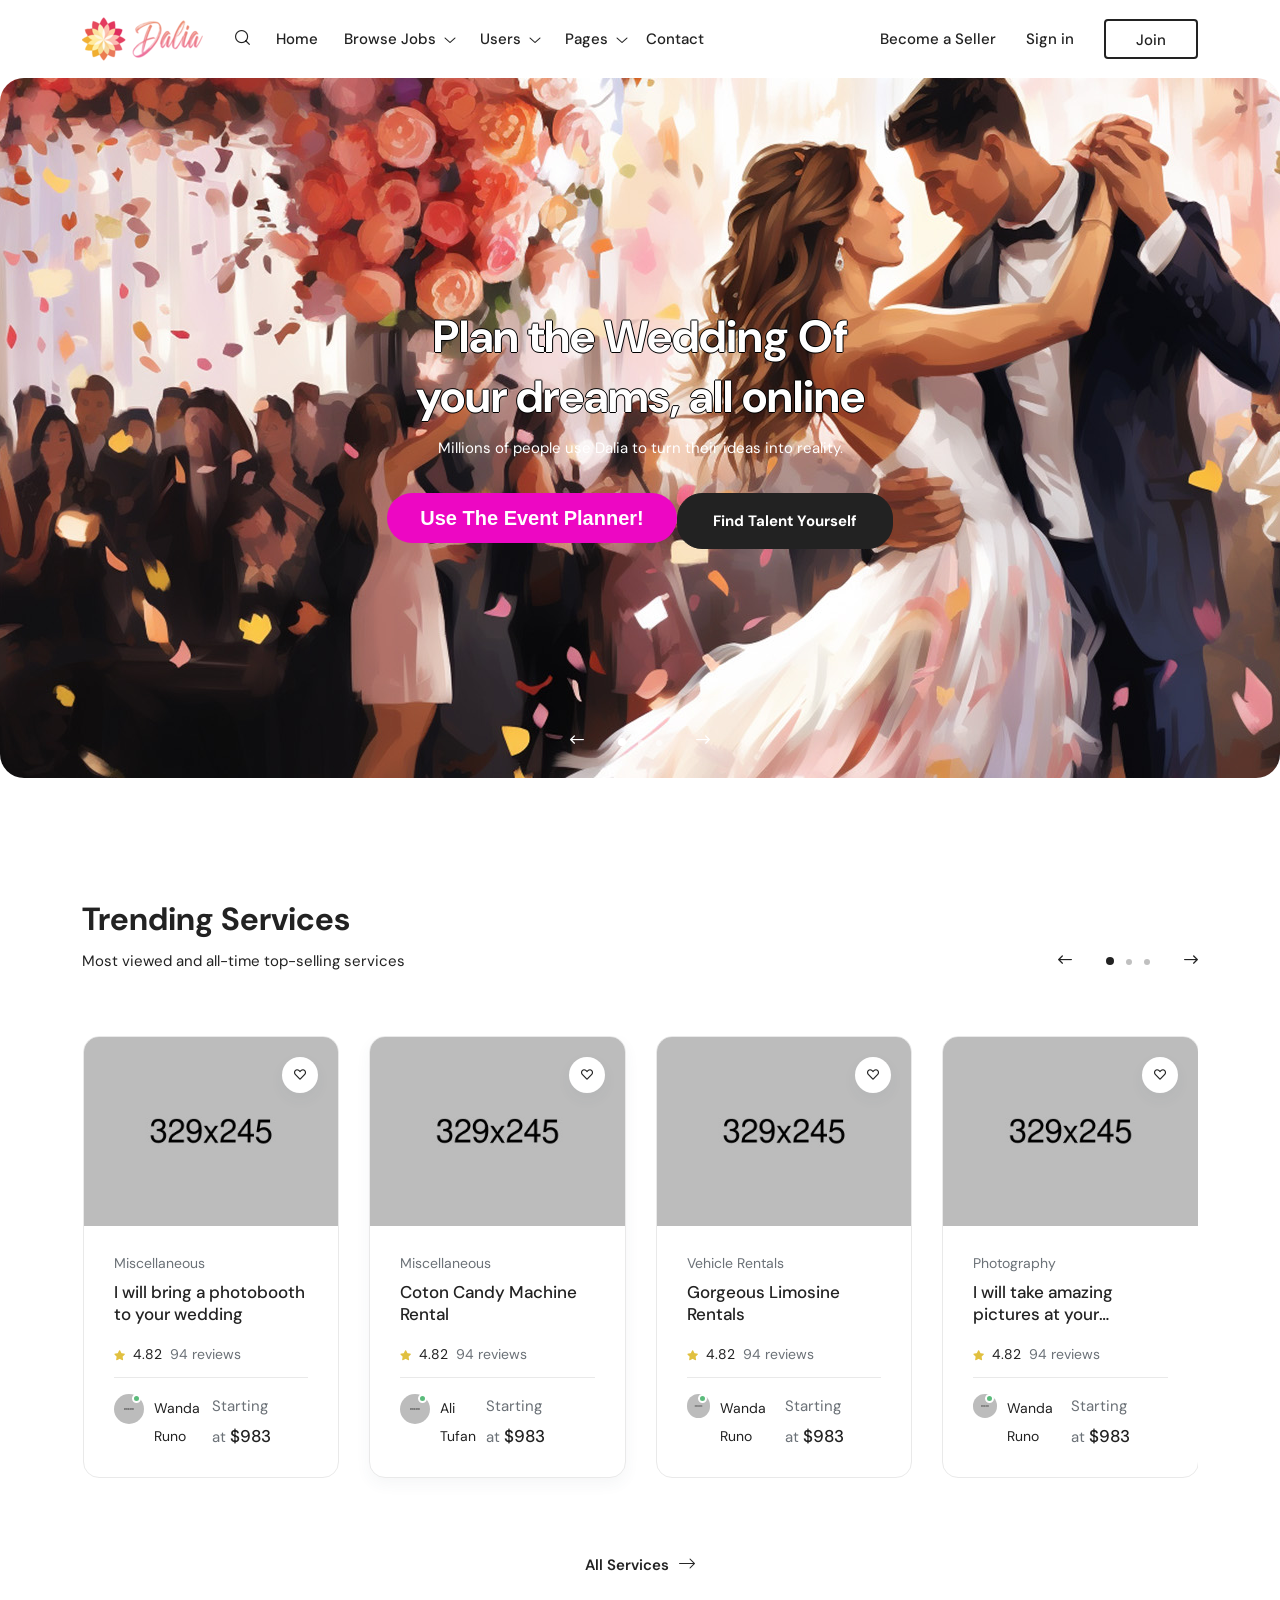
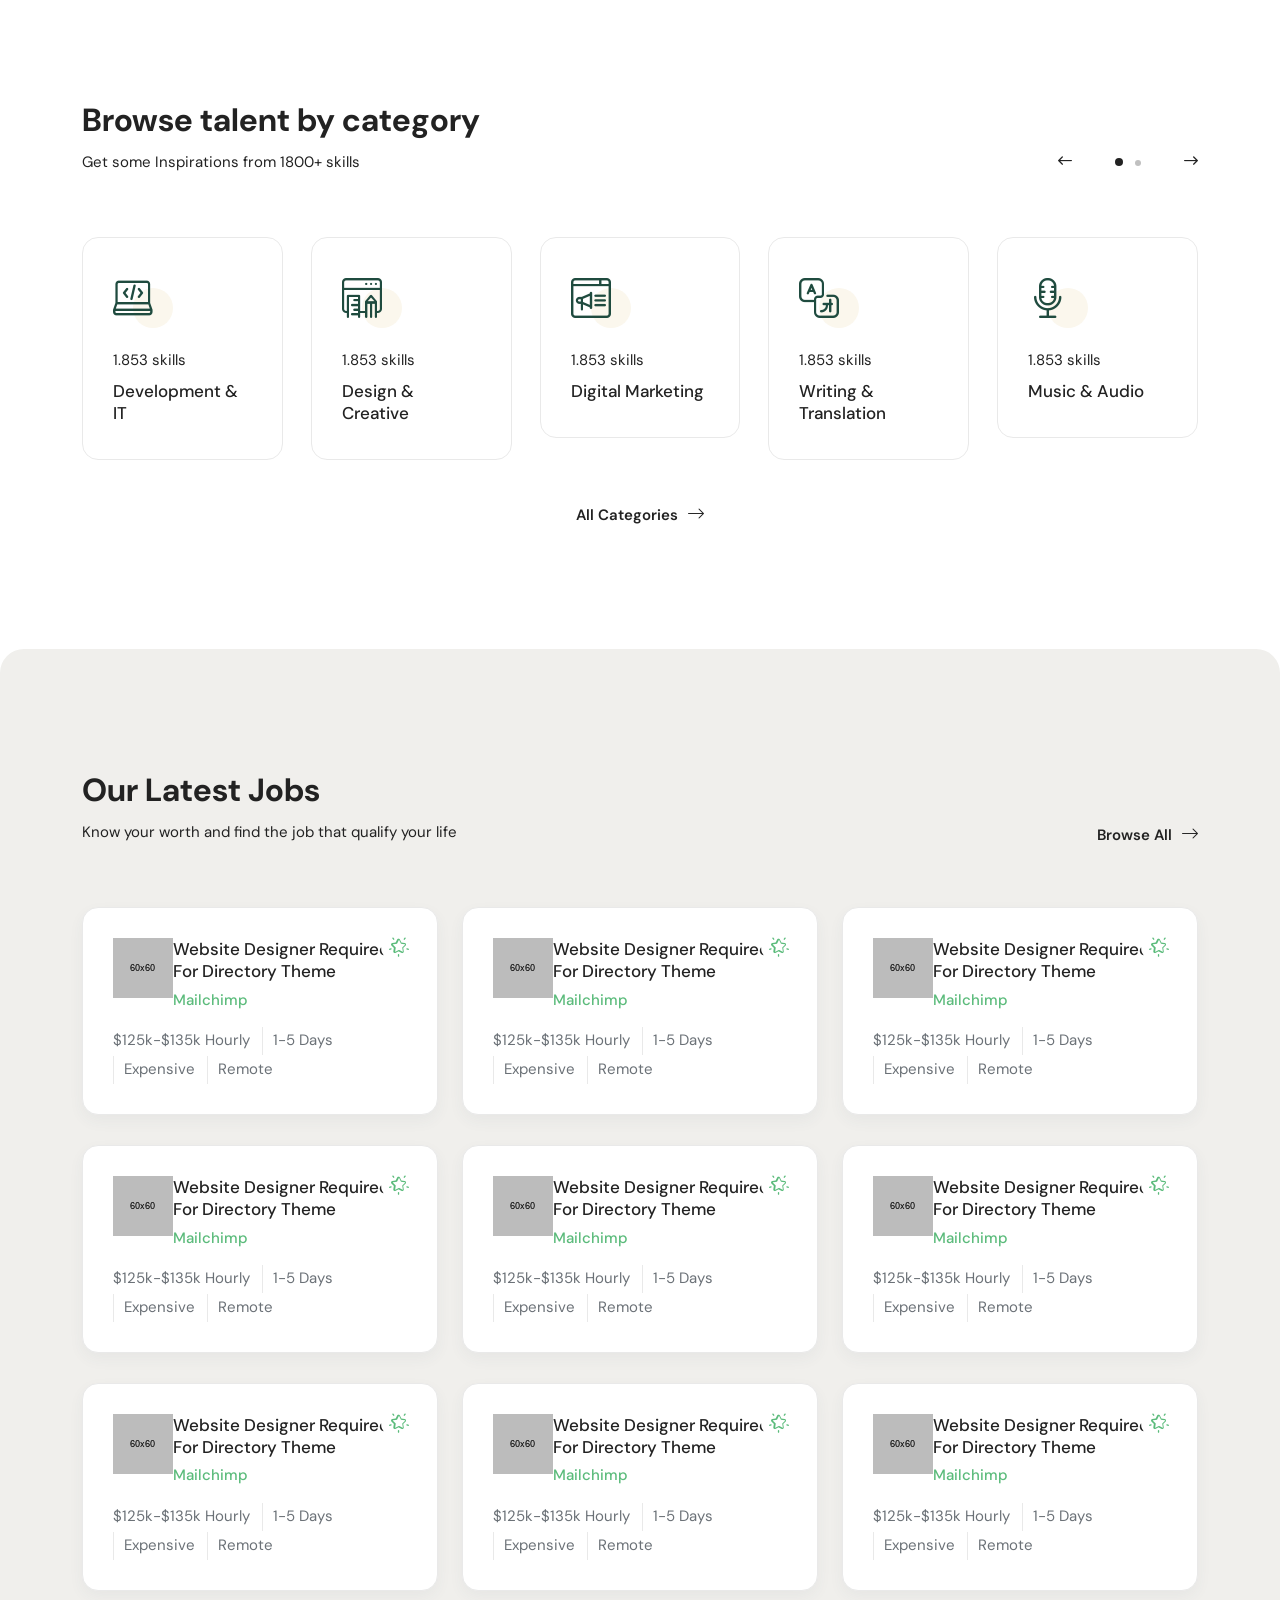
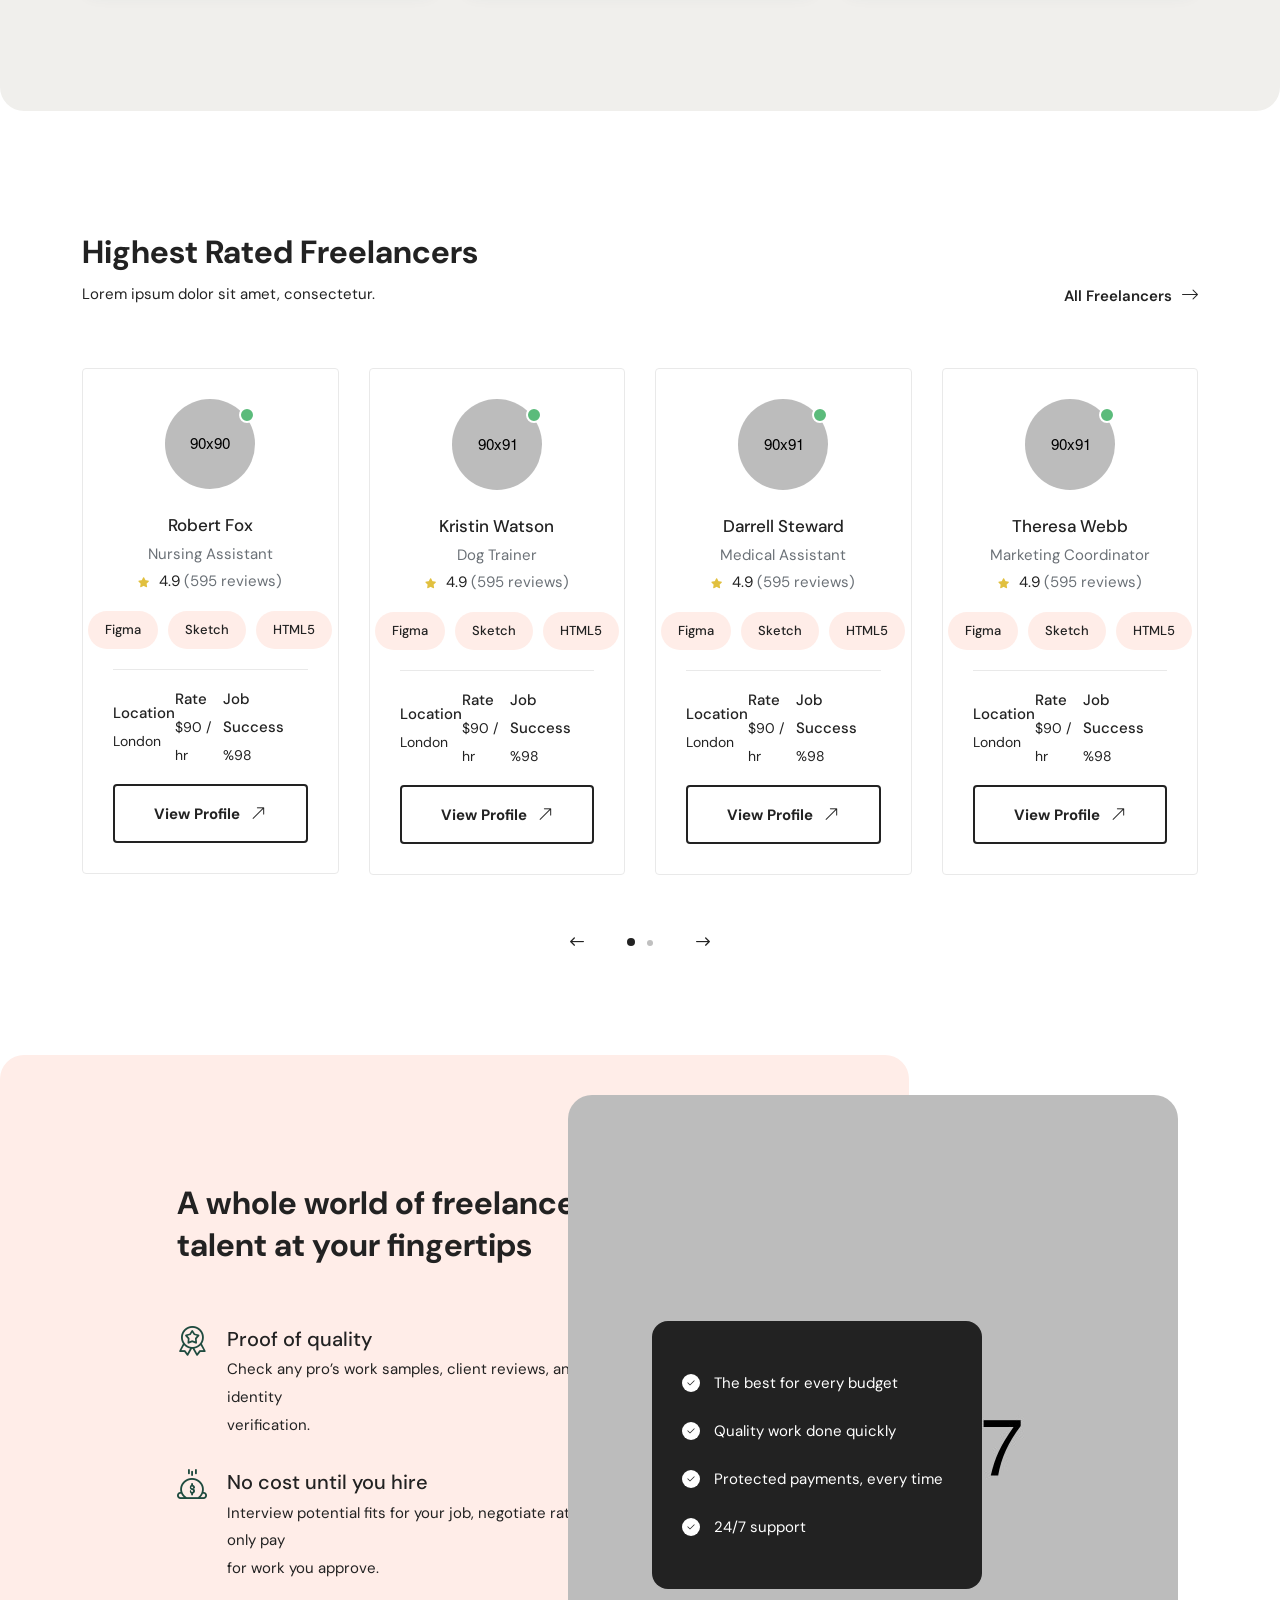
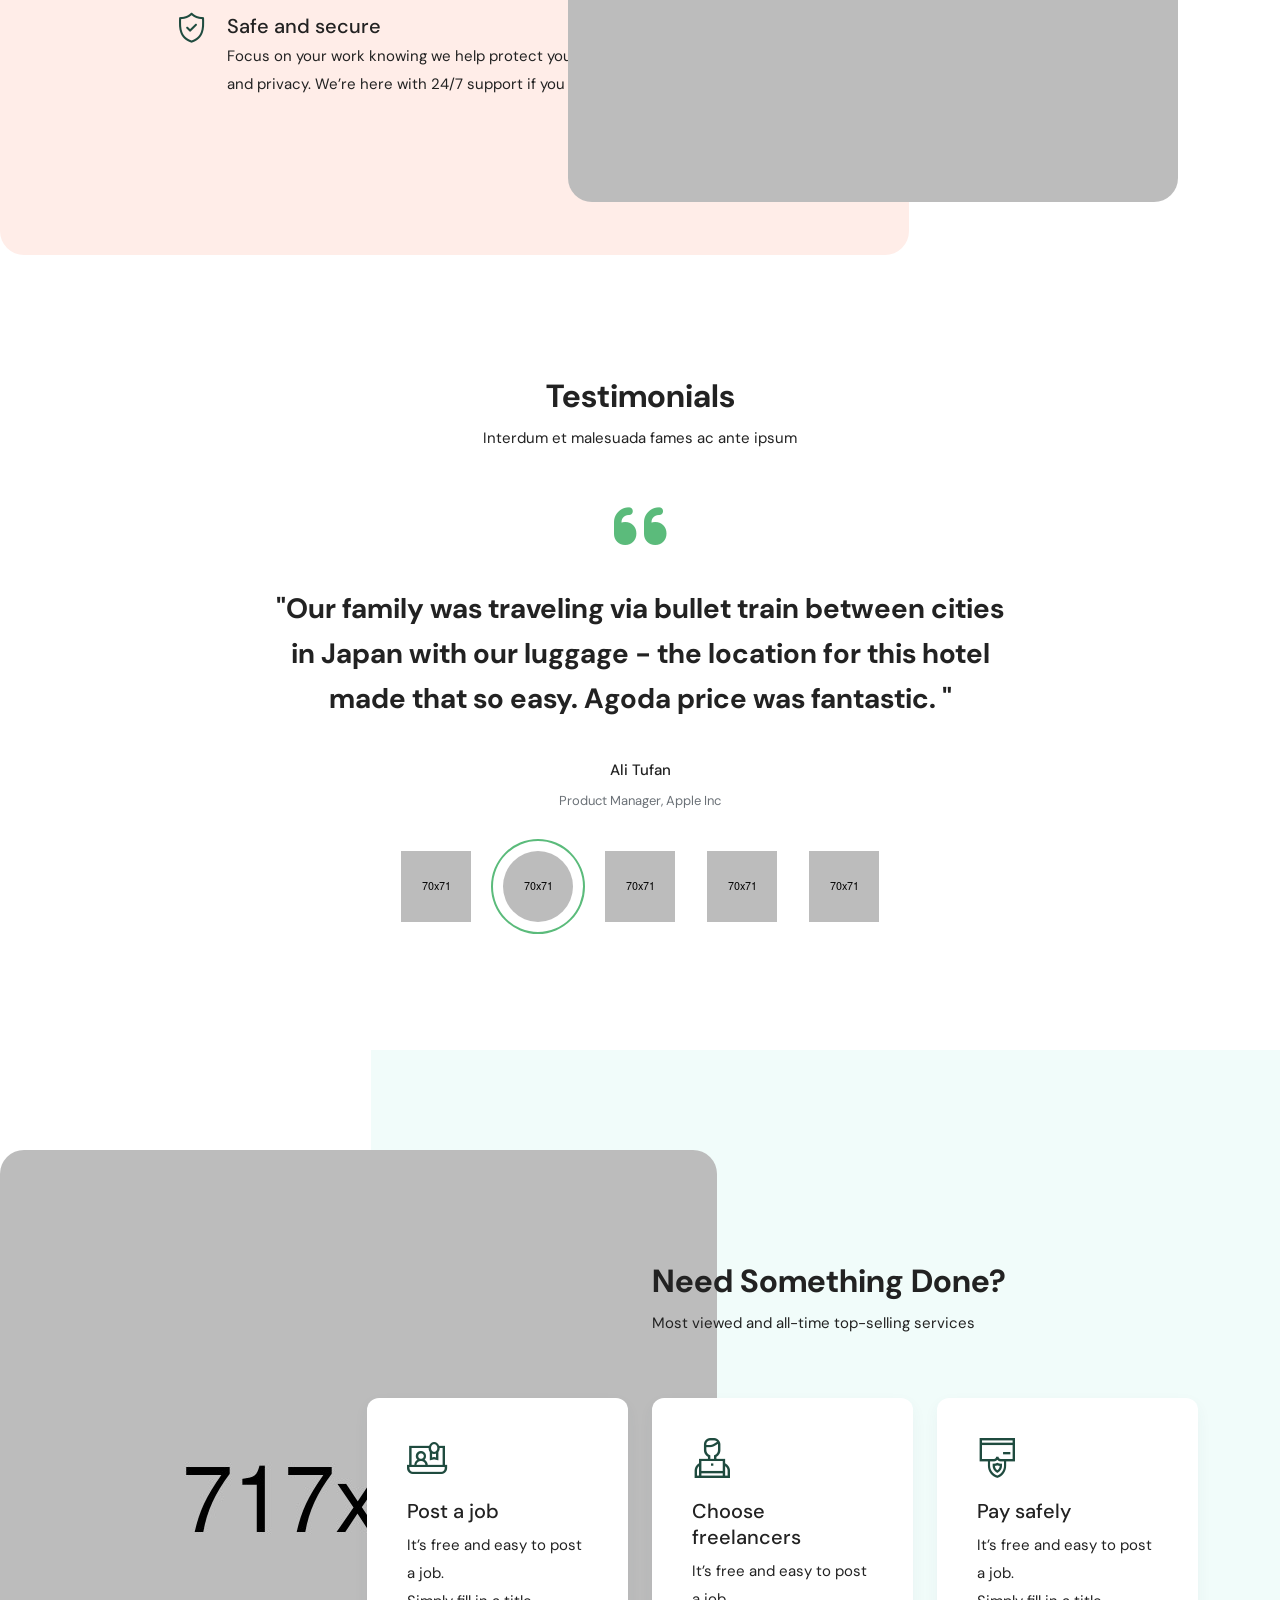
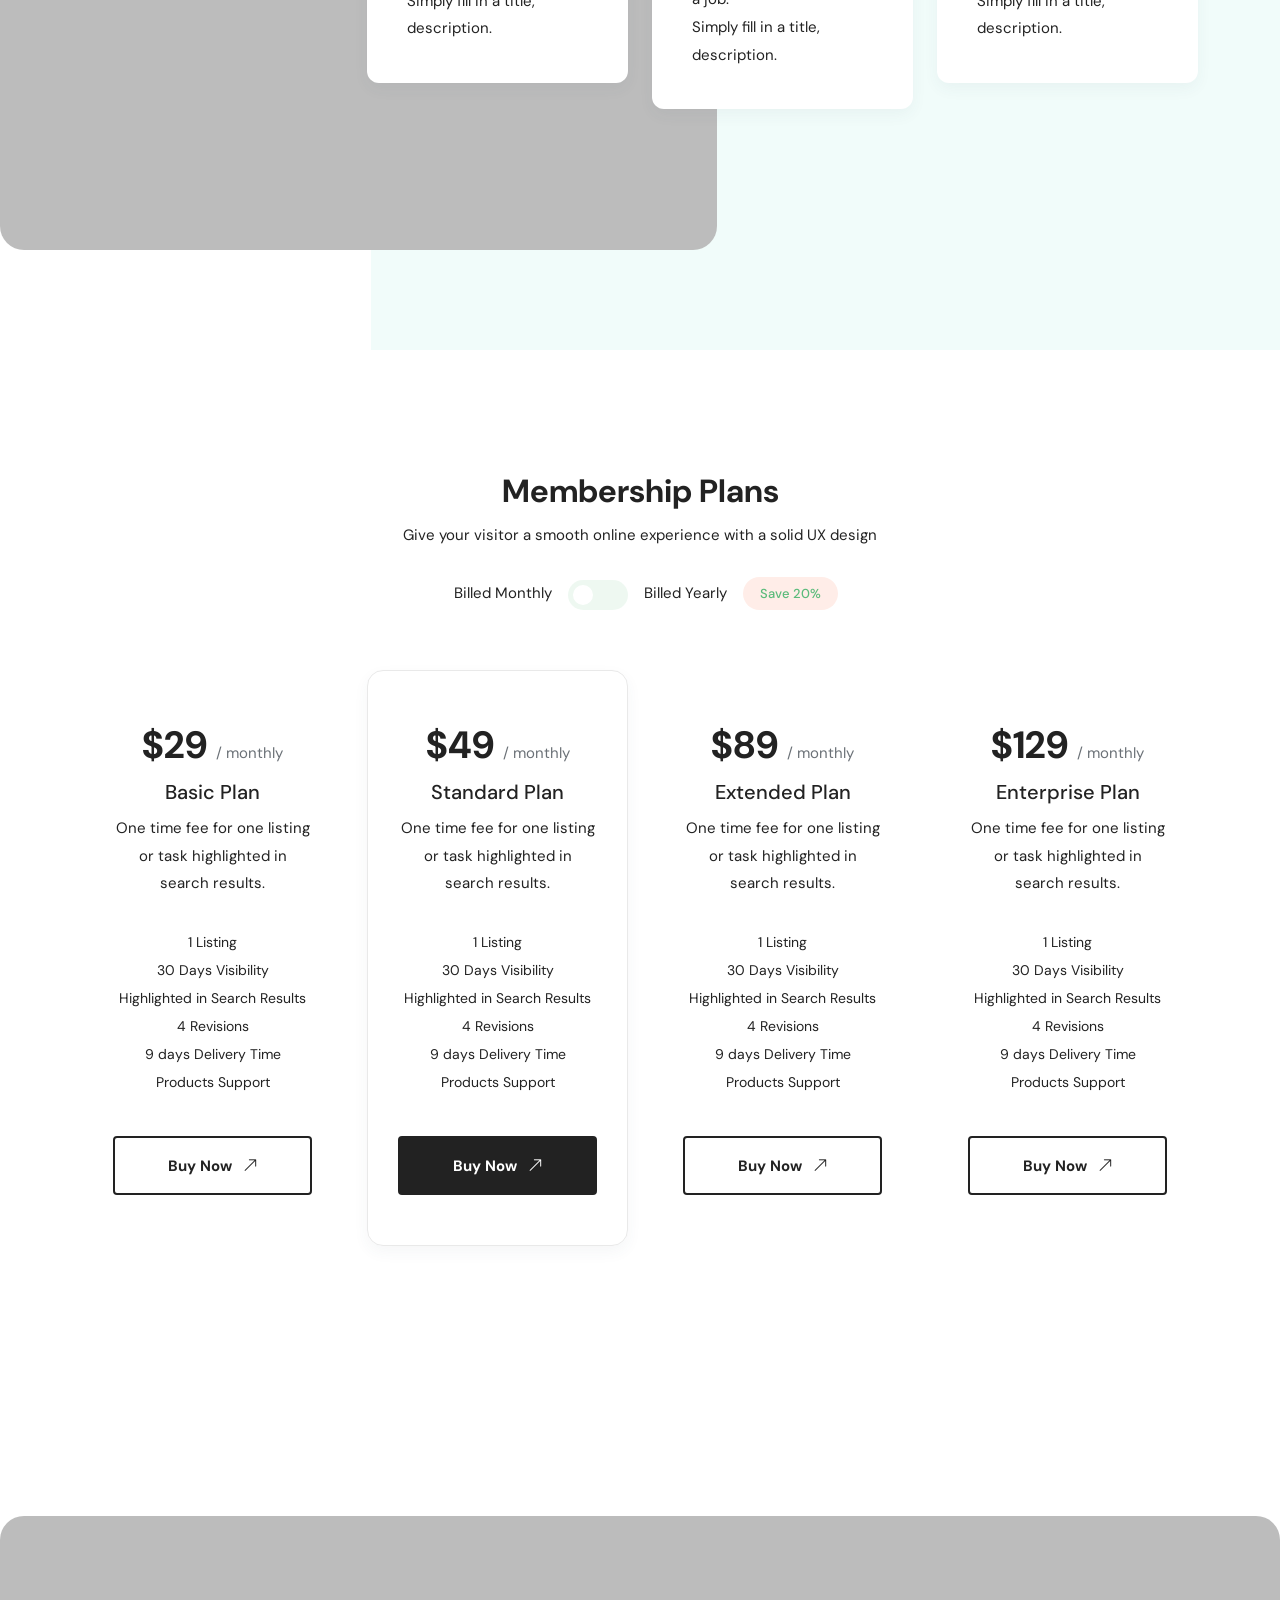
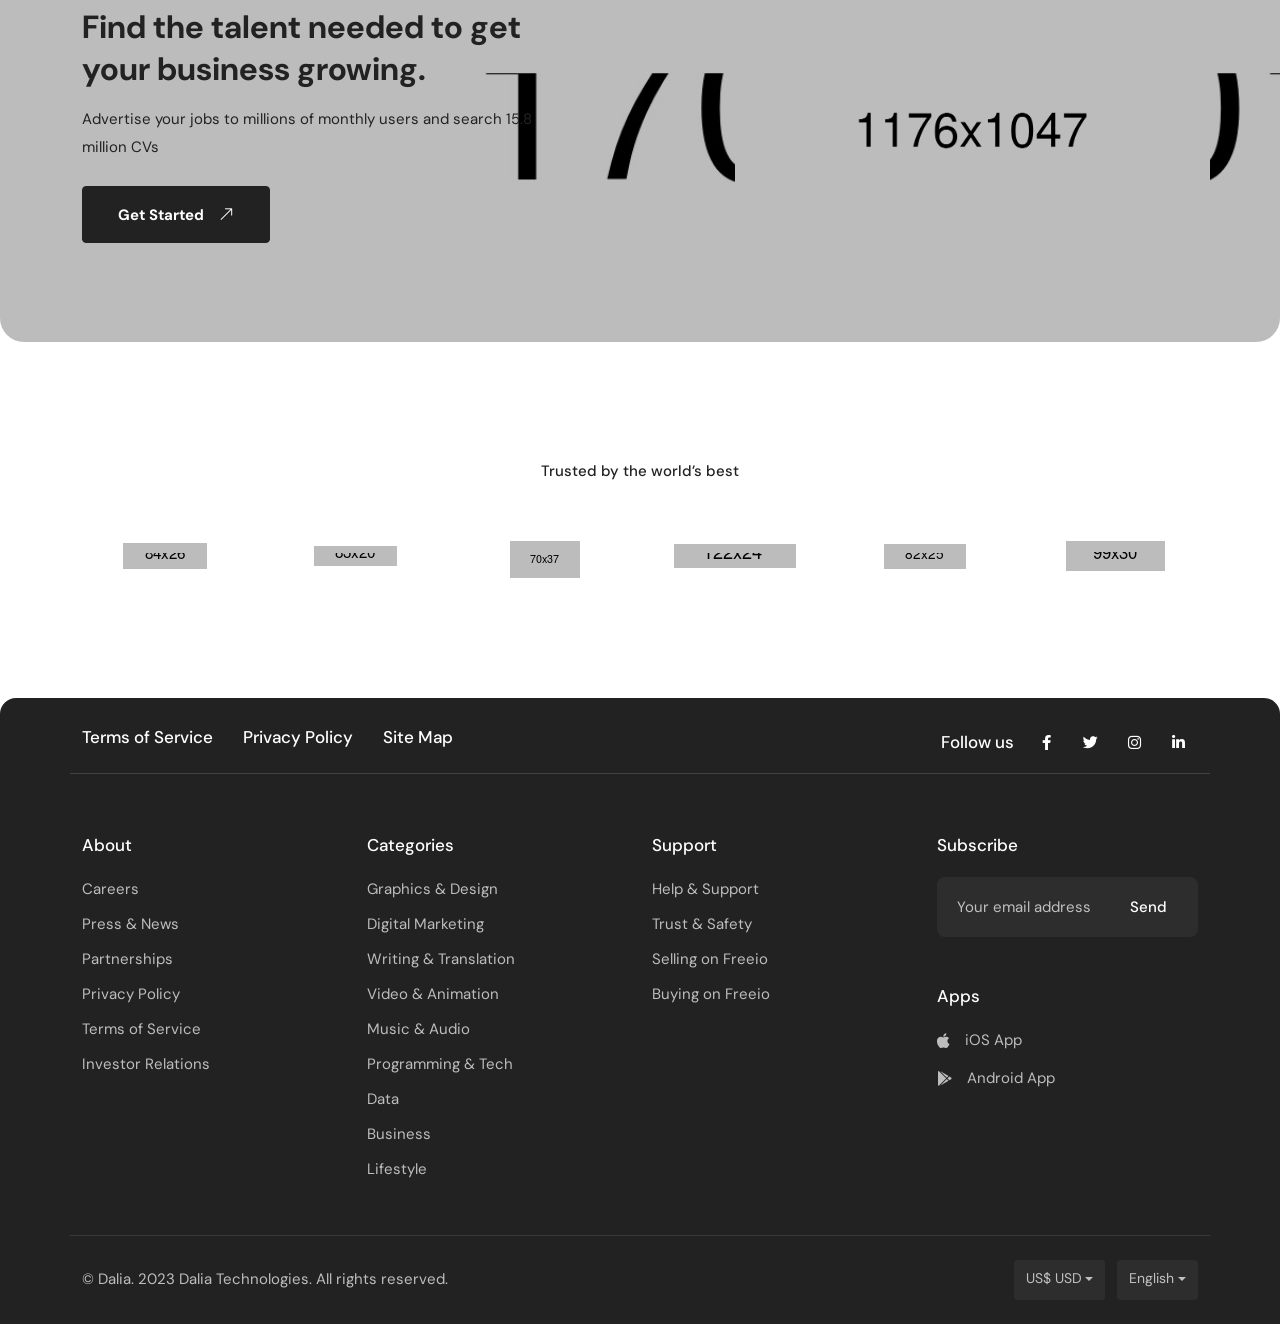
==== commit e5838518: "more restructering" ====
--- a/main-files/html/index.html
+++ b/main-files/html/index.html
@@ -5,7 +5,7 @@
 <meta http-equiv="X-UA-Compatible" content="IE=edge">
 <meta name="viewport" content="width=device-width, initial-scale=1">
 <meta name="keywords" content="bidding, fiverr, freelance marketplace, freelancers, freelancing, gigs, hiring, job board, job portal, job posting, jobs marketplace, peopleperhour, proposals, sell services, upwork">
-<meta name="description" content="Freeio - Freelance Marketplace HTML Template">
+<meta name="description" content="Dalia - Event Planner">
 <meta name="CreativeLayers" content="ATFN">
 <!-- css file -->
 <link rel="stylesheet" href="css/bootstrap.min.css">
@@ -22,7 +22,7 @@
 <!-- Responsive stylesheet -->
 <link rel="stylesheet" href="css/responsive.css">
 <!-- Title -->
-<title>Freeio - Freelance Marketplace HTML Template</title>
+<title>Dalia - Wedding Planner</title>
 <!-- Favicon -->
 <link href="images/favicon.ico" sizes="128x128" rel="shortcut icon" type="image/x-icon" />
 <link href="images/favicon.ico" sizes="128x128" rel="shortcut icon" />
@@ -402,8 +402,8 @@
                         <h3 class="banner-title">Plan the Wedding Of<br class="d-none d-lg-block">your dreams, all online</h3>
                         <p class="banner-text text-white ff-heading mb30">Millions of people use Dalia to turn their ideas into reality.</p>
                         <div class="d-sm-flex justify-content-center banner-btn">
-                          <button data-tf-popup="ZA3KAYyt" data-tf-opacity="100" data-tf-size="100" data-tf-iframe-props="title=form_title" data-tf-transitive-search-params data-tf-medium="snippet" style="all:unset;font-family:Helvetica,Arial,sans-serif;display:inline-block;max-width:100%;white-space:nowrap;overflow:hidden;text-overflow:ellipsis;background-color:#0445AF;color:#fff;font-size:20px;border-radius:25px;padding:0 33px;font-weight:bold;height:50px;cursor:pointer;line-height:50px;text-align:center;margin:0;text-decoration:none;">Use The Event Planner!</button>
-                          <a href="page-freelancer-v1.html" class="ud-btn btn-dark">Find Talent Yourself</a>
+                          <button class="formButton" data-tf-popup="ZA3KAYyt" data-tf-opacity="100" data-tf-size="100" data-tf-iframe-props="title=form_title" data-tf-transitive-search-params data-tf-medium="snippet" style="all:unset;font-family:Helvetica,Arial,sans-serif;display:inline-block;max-width:100%;white-space:nowrap;overflow:hidden;text-overflow:ellipsis;background-color:#ed07c3;color:#fff;font-size:20px;border-radius:25px;padding:0 33px;font-weight:bold;height:50px;cursor:pointer;line-height:50px;text-align:center;margin:0;text-decoration:none;">Use The Event Planner!</button>
+                          <a href="page-shop.html" class="ud-btn btn-dark" style="border-radius: 25px;">Find Talent Yourself</a>
                         </div>
                       </div>
                     </div>
@@ -1678,7 +1678,7 @@
         <div class="row align-items-center">
           <div class="col-md-6">
             <div class="text-center text-lg-start">
-              <p class="copyright-text mb-2 mb-md-0 text-white-light ff-heading">© Freeio. 2023 CreativeLayers. All rights reserved.</p>
+              <p class="copyright-text mb-2 mb-md-0 text-white-light ff-heading">© Dalia. 2023 Dalia Technologies. All rights reserved.</p>
             </div>
           </div>
           <div class="col-md-6">
--- a/main-files/html/css/style.css
+++ b/main-files/html/css/style.css
@@ -7077,8 +7077,8 @@
 }
 
 /*	All kind Of btns Styles  */
-.ud-btn {
-  border-radius: 4px;
+.formButton{
+  border-radius: 0px;
   display: inline-block;
   font-family: var(--title-font-family);
   font-weight: 700;
@@ -7096,12 +7096,31 @@
   -o-transition: all 0.4s ease;
   transition: all 0.4s ease;
 }
+.ud-btn {
+  border-radius: 4px;
+  display: inline-block;
+  font-family: var(--title-font-family);
+  font-weight: 700;
+  font-size: 15px;
+  font-style: normal;
+  letter-spacing: 0em;
+  padding: 13px 35px;
+  position: relative;
+  overflow: hidden;
+  text-align: center;
+  z-index: 0;
+  -webkit-transition: all 0.4s ease;
+  -moz-transition: all 0.4s ease;
+  -ms-transition: all 0.4s ease;
+  -o-transition: all 0.4s ease;
+  transition: all 0.4s ease;
+}
 .ud-btn i {
   margin-left: 10px;
   font-size: 16px;
   transform: rotate(-45deg);
 }
-.ud-btn:hover, .ud-btn:focus, .ud-btn:active {
+.ud-btn:hover, .ud-btn:focus, .ud-btn:active, .formButton {
   outline: none;
   box-shadow: none;
 }
@@ -7186,8 +7205,9 @@
 .btn-white:before,
 .btn-light-gray:before,
 .btn-transparent:before,
+.formButton,
 .btn-transparent2:before {
-  background-color: #5BBB7B;
+  background-color: #ed07c3;
   content: "";
   height: 100%;
   left: -100%;
@@ -7225,6 +7245,7 @@
 .btn-white:hover,
 .btn-light-gray:hover,
 .btn-transparent:hover,
+.formButton,
 .btn-transparent2:hover {
   color: #ffffff;
 }
@@ -7243,6 +7264,7 @@
 .btn-white:hover:before,
 .btn-light-gray:hover:before,
 .btn-transparent:hover:before,
+.formButton,
 .btn-transparent2:hover:before {
   height: 100%;
   width: 200%;
@@ -7259,8 +7281,13 @@
 }
 
 .btn-dark:hover {
-  background-color: #5BBB7B;
-  border: 1px solid #5BBB7B;
+  background-color: #ed07c3;
+  border: 1px solid #ed07c3;
+}
+
+.formButton:hover{
+  background-color: #ed07c3;
+  border: 1px solid #ed07c3;
 }
 
 .btn-thm-border {
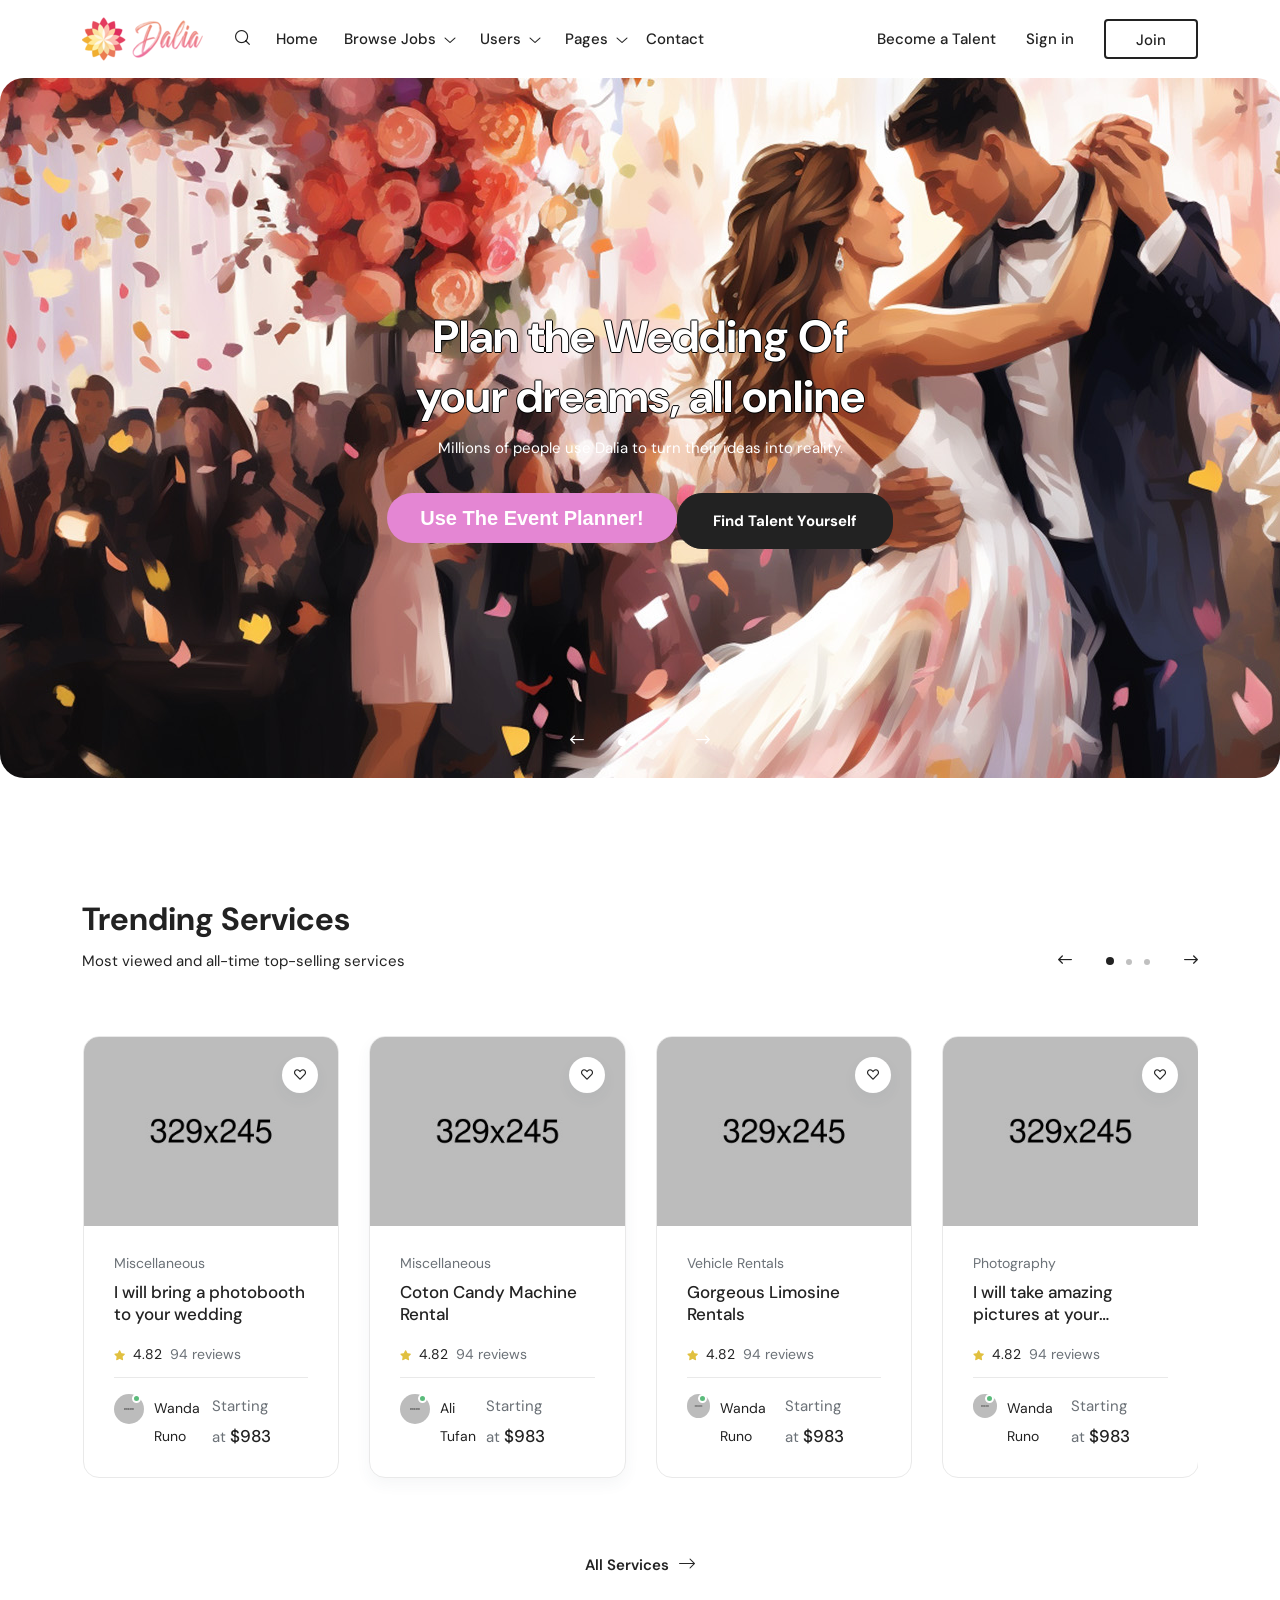
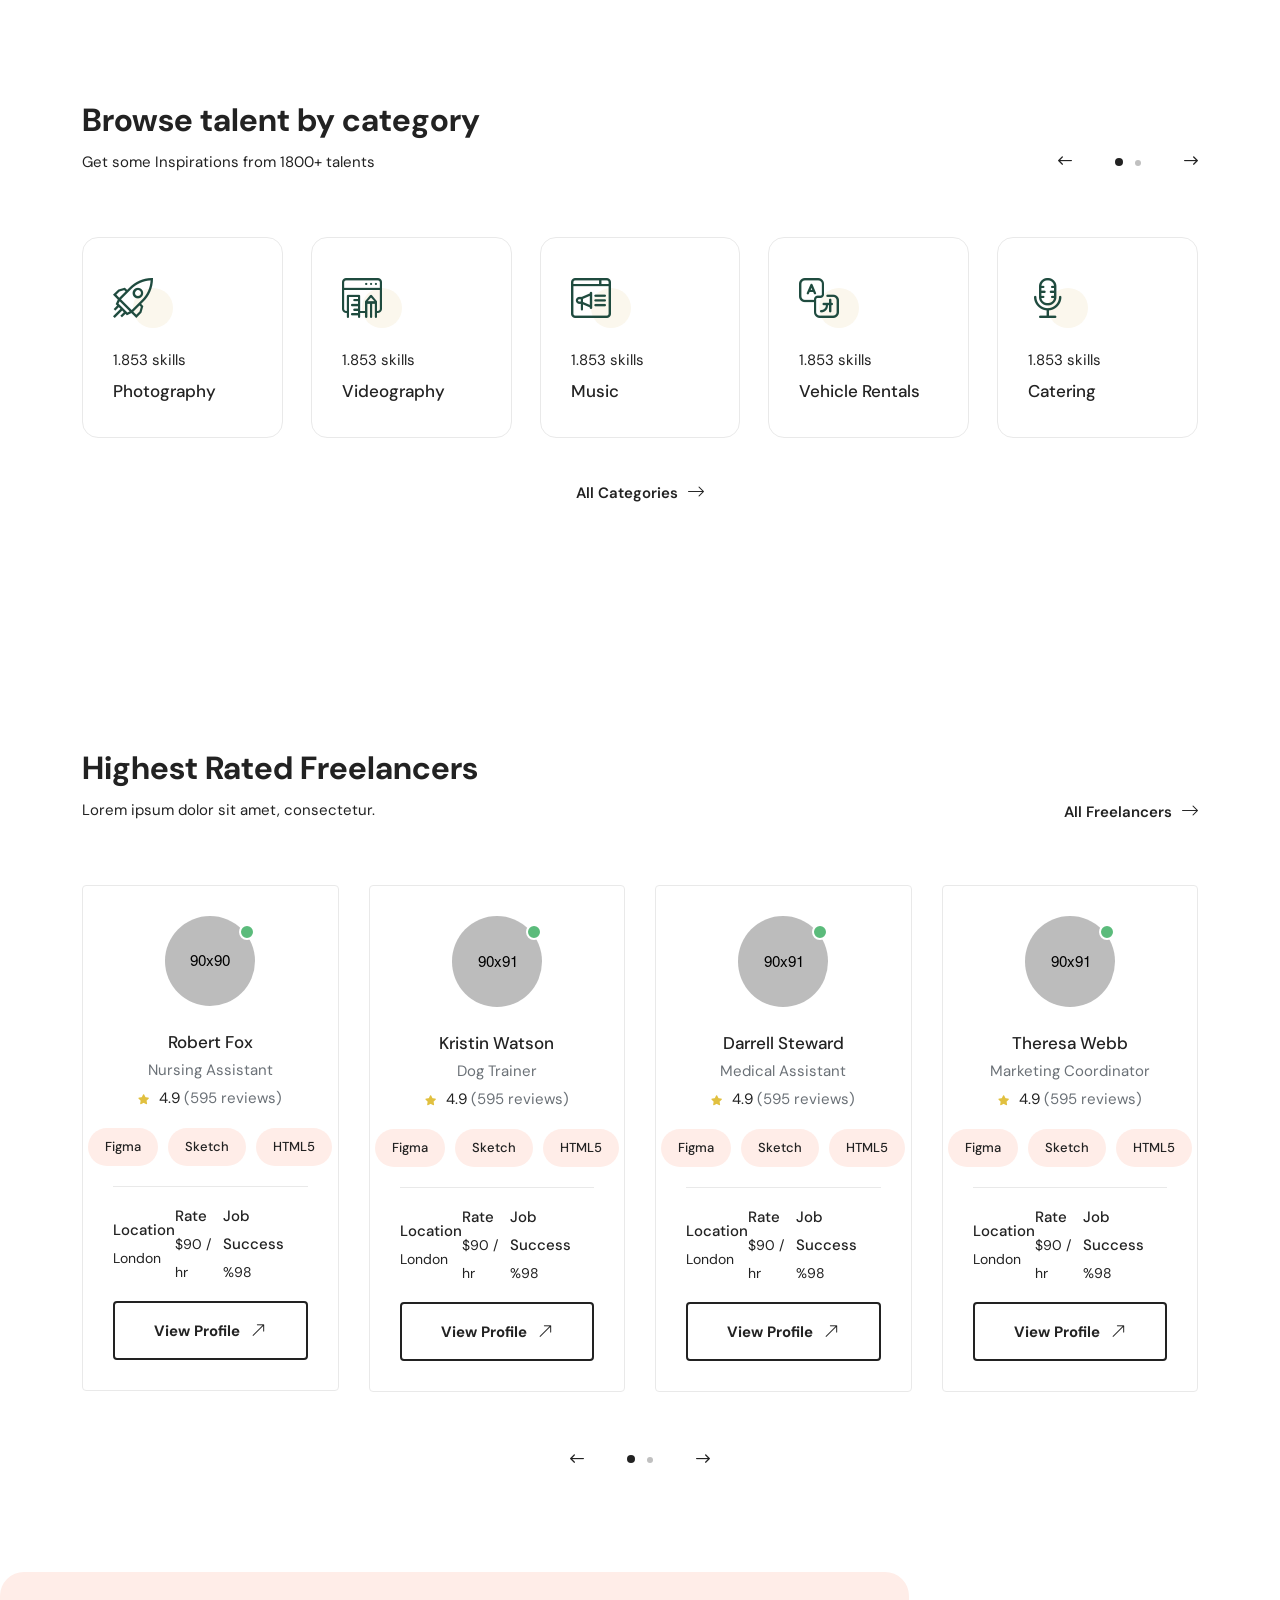
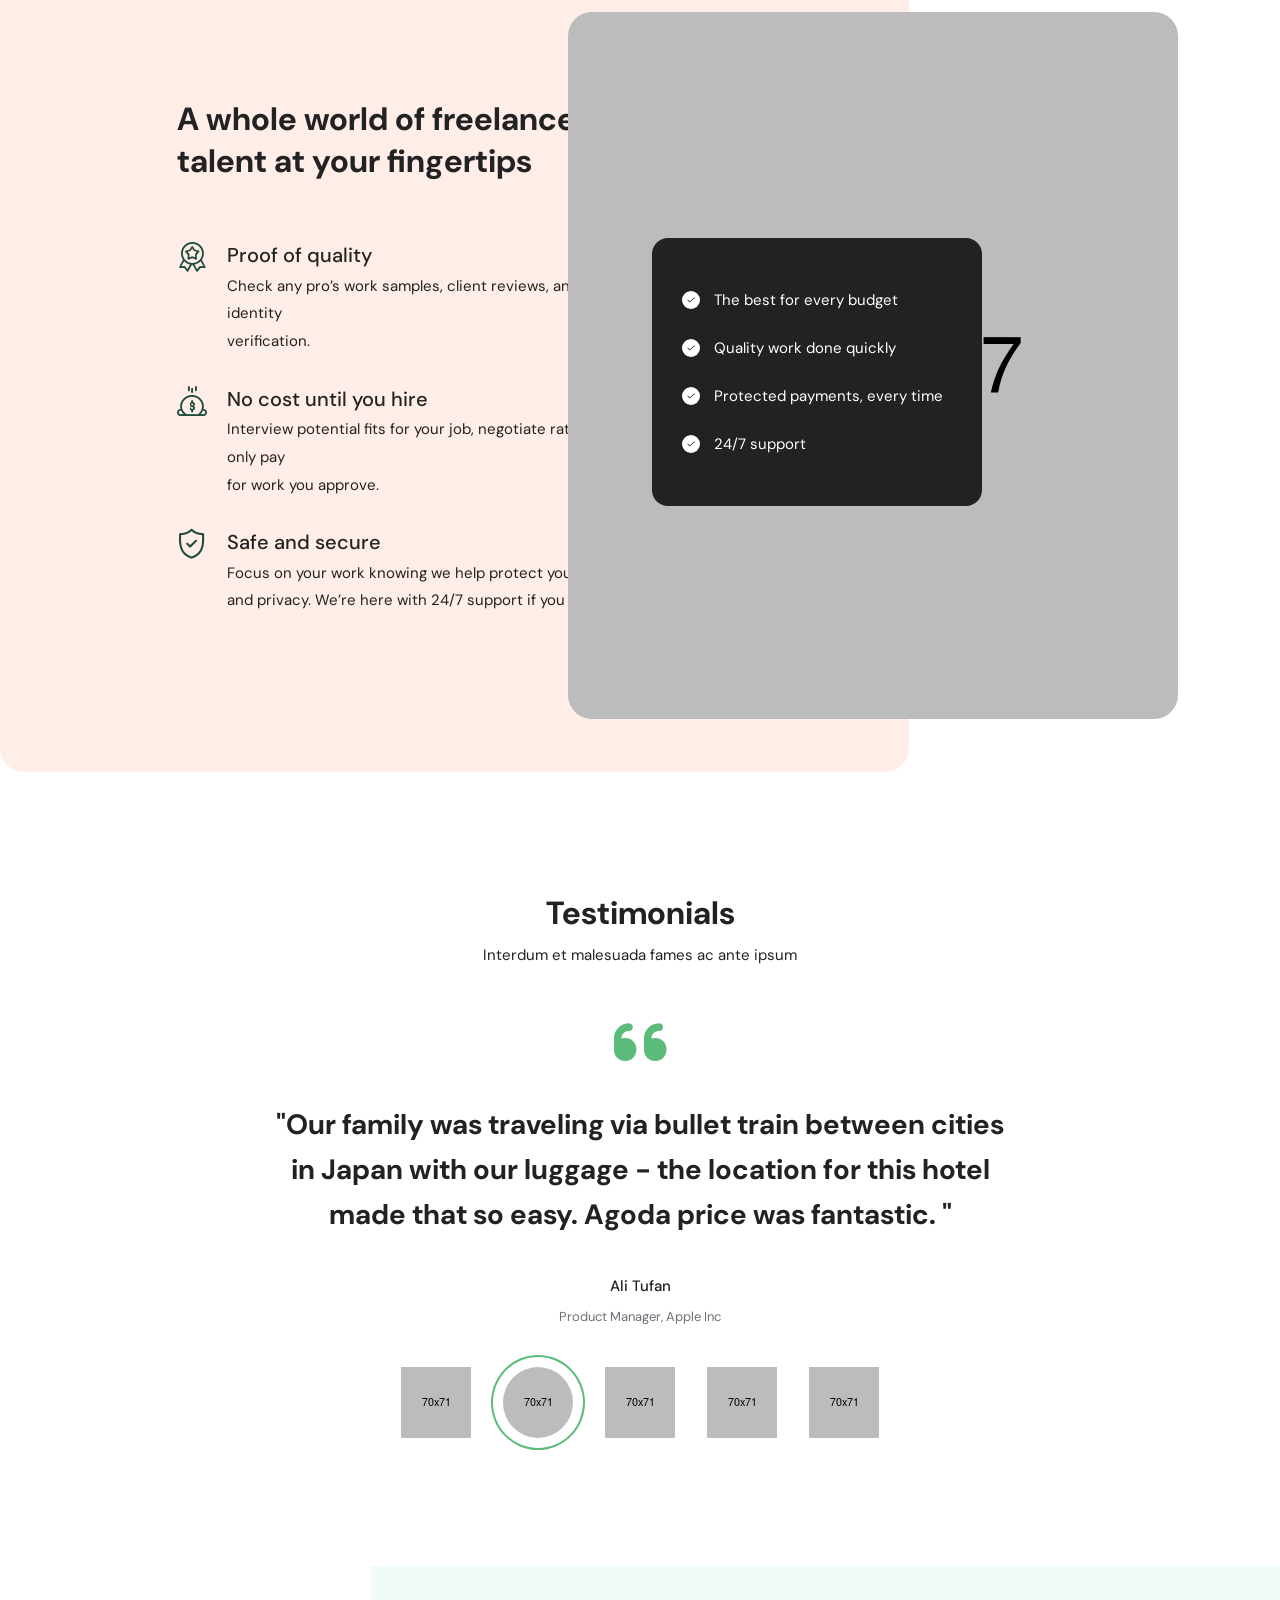
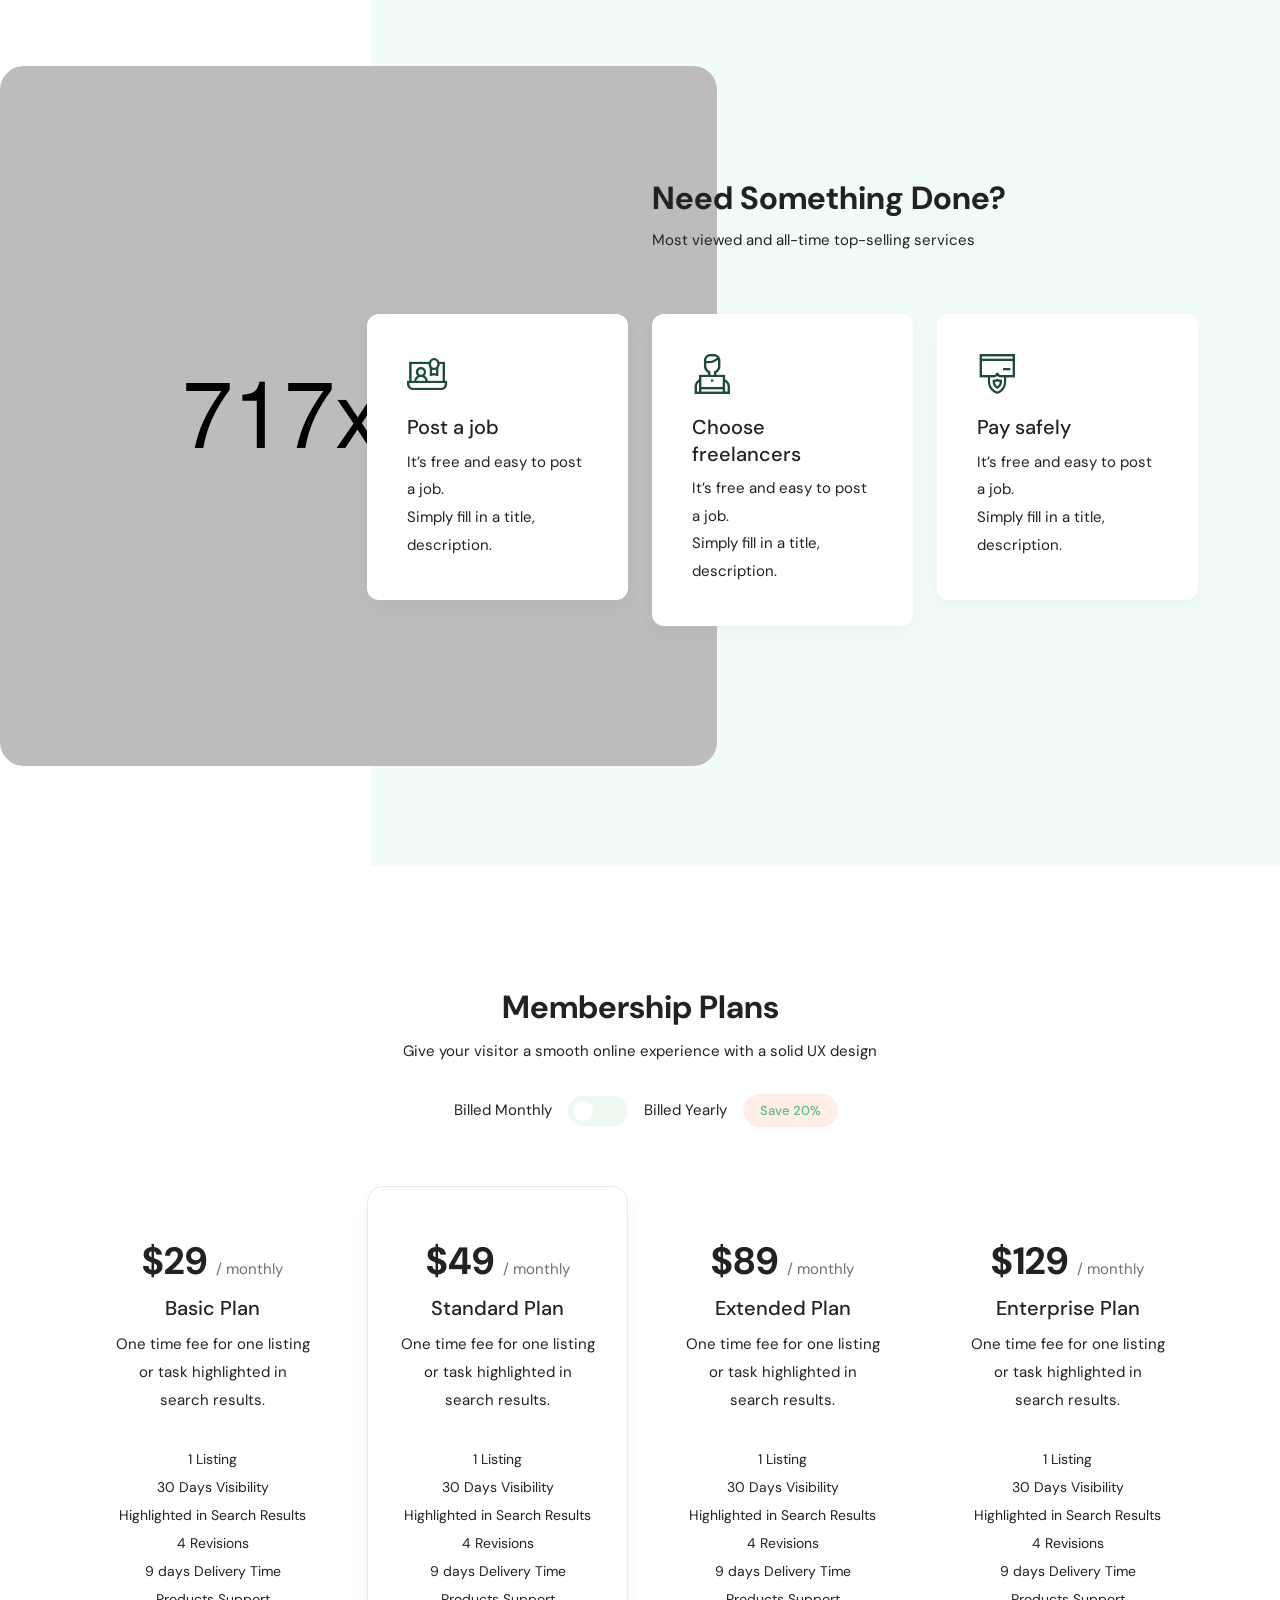
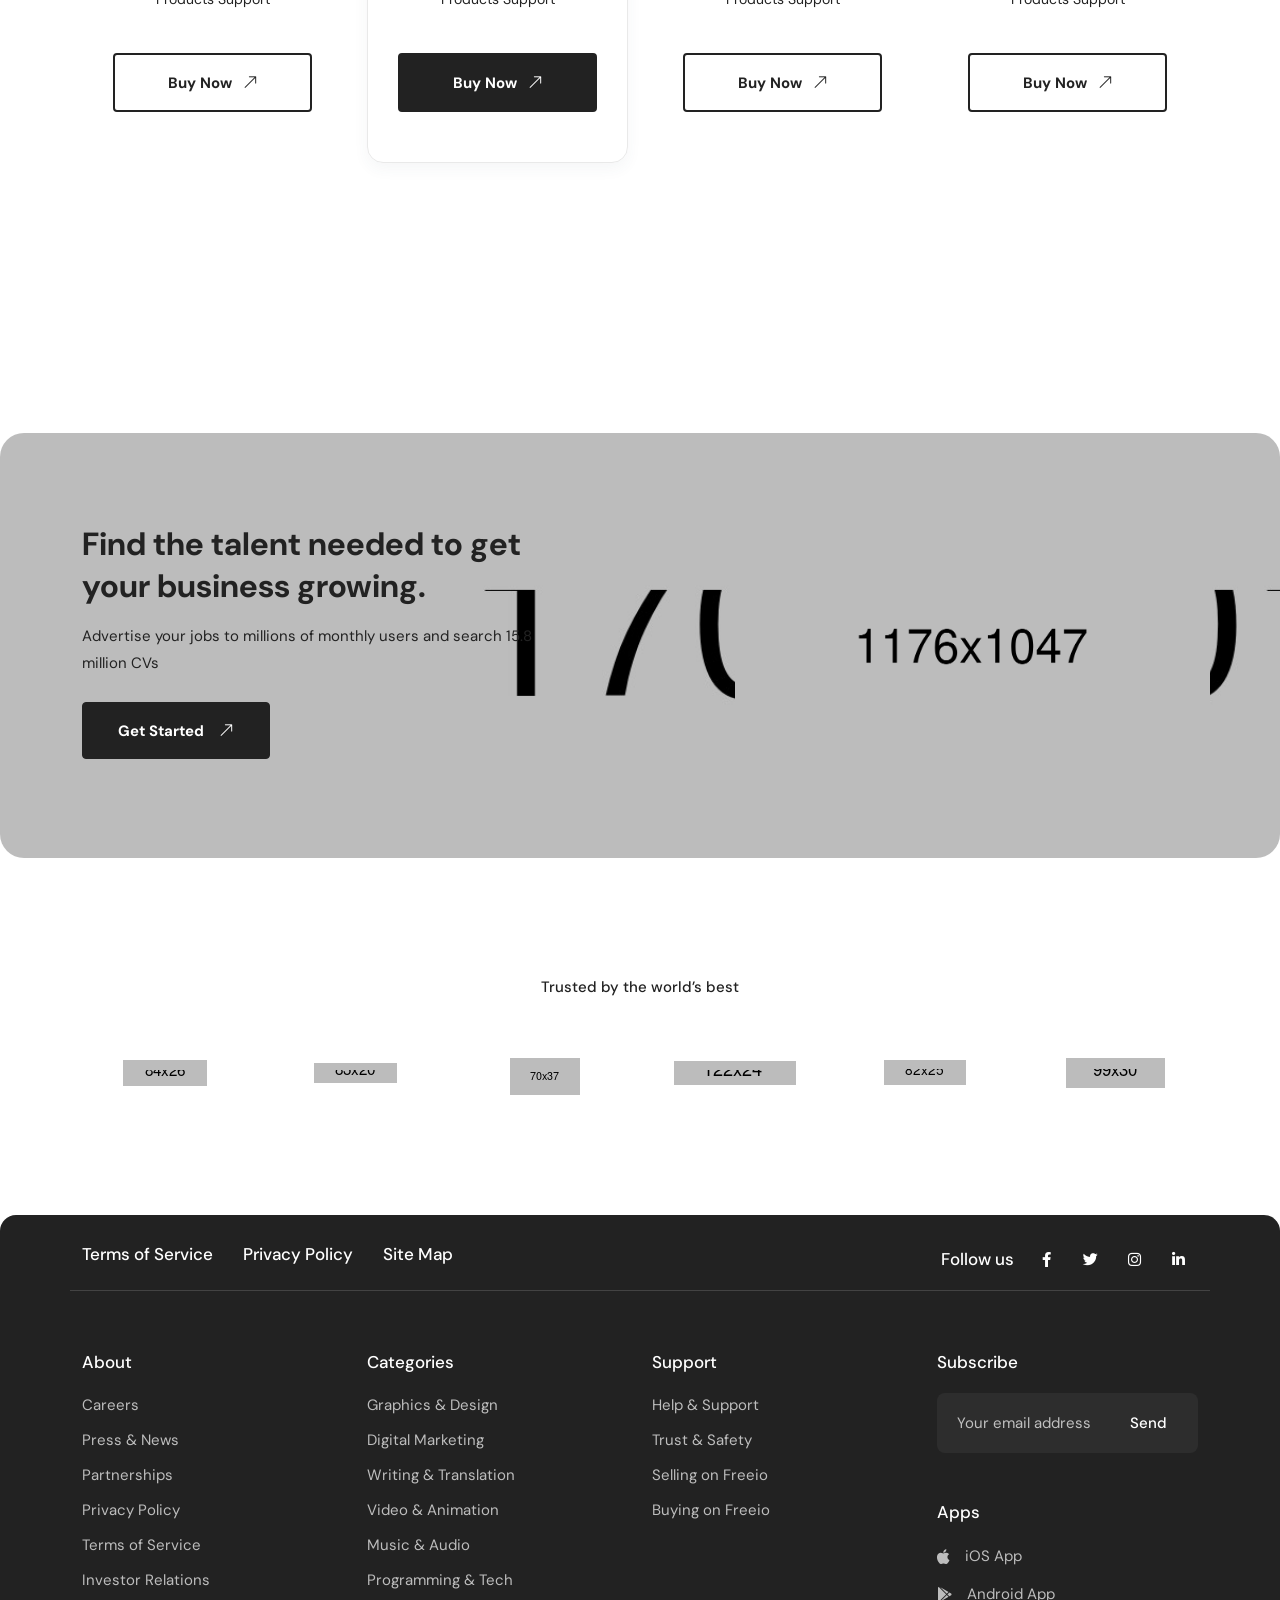
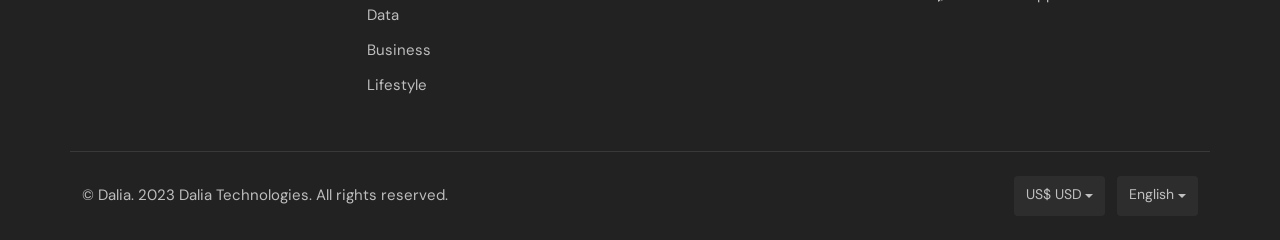
==== commit 61167913: "more restructering" ====
--- a/main-files/html/index.html
+++ b/main-files/html/index.html
@@ -189,7 +189,7 @@
           </div>
           <div class="col-auto">
             <div class="d-flex align-items-center">
-              <a class="login-info mx15-lg mx30" href="page-become-seller.html"><span class="d-none d-xl-inline-block">Become a</span> Seller</a>
+              <a class="login-info mx15-lg mx30" href="page-become-seller.html"><span class="d-none d-xl-inline-block">Become a</span> Talent</a>
               <a class="login-info mr15-lg mr30" href="page-login.html">Sign in</a>
               <a class="ud-btn btn-white2 add-joining at-home10" href="page-register.html">Join</a>
             </div>
@@ -402,7 +402,7 @@
                         <h3 class="banner-title">Plan the Wedding Of<br class="d-none d-lg-block">your dreams, all online</h3>
                         <p class="banner-text text-white ff-heading mb30">Millions of people use Dalia to turn their ideas into reality.</p>
                         <div class="d-sm-flex justify-content-center banner-btn">
-                          <button class="formButton" data-tf-popup="ZA3KAYyt" data-tf-opacity="100" data-tf-size="100" data-tf-iframe-props="title=form_title" data-tf-transitive-search-params data-tf-medium="snippet" style="all:unset;font-family:Helvetica,Arial,sans-serif;display:inline-block;max-width:100%;white-space:nowrap;overflow:hidden;text-overflow:ellipsis;background-color:#ed07c3;color:#fff;font-size:20px;border-radius:25px;padding:0 33px;font-weight:bold;height:50px;cursor:pointer;line-height:50px;text-align:center;margin:0;text-decoration:none;">Use The Event Planner!</button>
+                          <button class="formButton" data-tf-popup="ZA3KAYyt" data-tf-opacity="100" data-tf-size="100" data-tf-iframe-props="title=form_title" data-tf-transitive-search-params data-tf-medium="snippet" style="all:unset;font-family:Helvetica,Arial,sans-serif;display:inline-block;max-width:100%;white-space:nowrap;overflow:hidden;text-overflow:ellipsis;background-color:#e486d3;color:#fff;font-size:20px;border-radius:25px;padding:0 33px;font-weight:bold;height:50px;cursor:pointer;line-height:50px;text-align:center;margin:0;text-decoration:none;">Use The Event Planner!</button>
                           <a href="page-shop.html" class="ud-btn btn-dark" style="border-radius: 25px;">Find Talent Yourself</a>
                         </div>
                       </div>
@@ -737,7 +737,7 @@
           <div class="col-lg-9">
             <div class="main-title2">
               <h2 class="title">Browse talent by category</h2>
-              <p class="paragraph">Get some Inspirations from 1800+ skills</p>
+              <p class="paragraph">Get some Inspirations from 1800+ talents</p>
             </div>
           </div>
         </div>
@@ -749,7 +749,7 @@
                   <div class="icon"><span class="flaticon-developer"></span></div>
                   <div class="details mt20">
                     <p class="text mb5">1.853 skills</p>
-                    <h5 class="title">Development & IT</h5>
+                    <h5 class="title">Photography</h5>
                   </div>
                 </div>
               </div>
@@ -758,7 +758,7 @@
                   <div class="icon"><span class="flaticon-web-design-1"></span></div>
                   <div class="details mt20">
                     <p class="text mb5">1.853 skills</p>
-                    <h5 class="title">Design & Creative</h5>
+                    <h5 class="title">Videography</h5>
                   </div>
                 </div>
               </div>
@@ -767,7 +767,7 @@
                   <div class="icon"><span class="flaticon-digital-marketing"></span></div>
                   <div class="details mt20">
                     <p class="text mb5">1.853 skills</p>
-                    <h5 class="title">Digital Marketing</h5>
+                    <h5 class="title">Music</h5>
                   </div>
                 </div>
               </div>
@@ -776,7 +776,7 @@
                   <div class="icon"><span class="flaticon-translator"></span></div>
                   <div class="details mt20">
                     <p class="text mb5">1.853 skills</p>
-                    <h5 class="title">Writing & Translation</h5>
+                    <h5 class="title">Vehicle Rentals</h5>
                   </div>
                 </div>
               </div>
@@ -785,7 +785,7 @@
                   <div class="icon"><span class="flaticon-microphone"></span></div>
                   <div class="details mt20">
                     <p class="text mb5">1.853 skills</p>
-                    <h5 class="title">Music & Audio</h5>
+                    <h5 class="title">Catering</h5>
                   </div>
                 </div>
               </div>
@@ -794,7 +794,7 @@
                   <div class="icon"><span class="flaticon-video-file"></span></div>
                   <div class="details mt20">
                     <p class="text mb5">1.853 skills</p>
-                    <h5 class="title">Video & Animation</h5>
+                    <h5 class="title">Decorations</h5>
                   </div>
                 </div>
               </div>
@@ -803,7 +803,7 @@
                   <div class="icon"><span class="flaticon-ruler"></span></div>
                   <div class="details mt20">
                     <p class="text mb5">1.853 skills</p>
-                    <h5 class="title">Engineering & Architecture</h5>
+                    <h5 class="title">Flowers</h5>
                   </div>
                 </div>
               </div>
@@ -812,7 +812,7 @@
                   <div class="icon"><span class="flaticon-goal"></span></div>
                   <div class="details mt20">
                     <p class="text mb5">1.853 skills</p>
-                    <h5 class="title">Finance & Accounting</h5>
+                    <h5 class="title">Miscellaneous</h5>
                   </div>
                 </div>
               </div>
@@ -826,187 +826,7 @@
     </section>
 
     <!-- Latest Jobs -->
-    <section class="hover-bgc-color pb90 pb30-md bdrs24">
-      <div class="container">
-        <div class="row align-items-center wow fadeInUp">
-          <div class="col-lg-9">
-            <div class="main-title">
-              <h2 class="title">Our Latest Jobs</h2>
-              <p class="paragraph">Know your worth and find the job that qualify your life</p>
-            </div>
-          </div>
-          <div class="col-lg-3">
-            <div class="text-start text-lg-end mb-4 mb-lg-2">
-              <a class="ud-btn2" href="page-job-list-v1.html">Browse All<i class="fal fa-arrow-right-long"></i></a>
-            </div>
-          </div>
-        </div>
-        <div class="row">
-          <div class="col-sm-6 col-xl-4">
-            <div class="job-list-style1 default-box-shadow1 bdrs16 bdr1">
-              <div class="d-xl-flex align-items-start">
-                <div class="icon d-flex align-items-center mb20">
-                  <img class="wa" src="images/team/client-2.png" alt="">
-                  <span class="fav-icon flaticon-star"></span>
-                </div>
-                <div class="details ml20 ml0-xl">
-                  <h5>Website Designer Required For Directory Theme</h5>
-                  <h6 class="mb-3 text-thm">Mailchimp</h6>
-                </div>
-              </div>
-              <p class="list-inline-item mb-0">$125k-$135k Hourly</p>
-              <p class="list-inline-item mb-0 bdrl1 pl10">1-5 Days</p>
-              <p class="list-inline-item mb-0 bdrl1 pl10">Expensive</p>
-              <p class="list-inline-item mb-0 bdrl1 pl10">Remote</p>
-            </div>
-          </div>
-          <div class="col-sm-6 col-xl-4">
-            <div class="job-list-style1 default-box-shadow1 bdrs16 bdr1">
-              <div class="d-xl-flex align-items-start">
-                <div class="icon d-flex align-items-center mb20">
-                  <img class="wa" src="images/team/client-1.png" alt="">
-                  <span class="fav-icon flaticon-star"></span>
-                </div>
-                <div class="details ml20 ml0-xl">
-                  <h5>Website Designer Required For Directory Theme</h5>
-                  <h6 class="mb-3 text-thm">Mailchimp</h6>
-                </div>
-              </div>
-              <p class="list-inline-item mb-0">$125k-$135k Hourly</p>
-              <p class="list-inline-item mb-0 bdrl1 pl10">1-5 Days</p>
-              <p class="list-inline-item mb-0 bdrl1 pl10">Expensive</p>
-              <p class="list-inline-item mb-0 bdrl1 pl10">Remote</p>
-            </div>
-          </div>
-          <div class="col-sm-6 col-xl-4">
-            <div class="job-list-style1 default-box-shadow1 bdrs16 bdr1">
-              <div class="d-xl-flex align-items-start">
-                <div class="icon d-flex align-items-center mb20">
-                  <img class="wa" src="images/team/client-6.png" alt="">
-                  <span class="fav-icon flaticon-star"></span>
-                </div>
-                <div class="details ml20 ml0-xl">
-                  <h5>Website Designer Required For Directory Theme</h5>
-                  <h6 class="mb-3 text-thm">Mailchimp</h6>
-                </div>
-              </div>
-              <p class="list-inline-item mb-0">$125k-$135k Hourly</p>
-              <p class="list-inline-item mb-0 bdrl1 pl10">1-5 Days</p>
-              <p class="list-inline-item mb-0 bdrl1 pl10">Expensive</p>
-              <p class="list-inline-item mb-0 bdrl1 pl10">Remote</p>
-            </div>
-          </div>
-          <div class="col-sm-6 col-xl-4">
-            <div class="job-list-style1 default-box-shadow1 bdrs16 bdr1">
-              <div class="d-xl-flex align-items-start">
-                <div class="icon d-flex align-items-center mb20">
-                  <img class="wa" src="images/team/client-3.png" alt="">
-                  <span class="fav-icon flaticon-star"></span>
-                </div>
-                <div class="details ml20 ml0-xl">
-                  <h5>Website Designer Required For Directory Theme</h5>
-                  <h6 class="mb-3 text-thm">Mailchimp</h6>
-                </div>
-              </div>
-              <p class="list-inline-item mb-0">$125k-$135k Hourly</p>
-              <p class="list-inline-item mb-0 bdrl1 pl10">1-5 Days</p>
-              <p class="list-inline-item mb-0 bdrl1 pl10">Expensive</p>
-              <p class="list-inline-item mb-0 bdrl1 pl10">Remote</p>
-            </div>
-          </div>
-          <div class="col-sm-6 col-xl-4">
-            <div class="job-list-style1 default-box-shadow1 bdrs16 bdr1">
-              <div class="d-xl-flex align-items-start">
-                <div class="icon d-flex align-items-center mb20">
-                  <img class="wa" src="images/team/client-4.png" alt="">
-                  <span class="fav-icon flaticon-star"></span>
-                </div>
-                <div class="details ml20 ml0-xl">
-                  <h5>Website Designer Required For Directory Theme</h5>
-                  <h6 class="mb-3 text-thm">Mailchimp</h6>
-                </div>
-              </div>
-              <p class="list-inline-item mb-0">$125k-$135k Hourly</p>
-              <p class="list-inline-item mb-0 bdrl1 pl10">1-5 Days</p>
-              <p class="list-inline-item mb-0 bdrl1 pl10">Expensive</p>
-              <p class="list-inline-item mb-0 bdrl1 pl10">Remote</p>
-            </div>
-          </div>
-          <div class="col-sm-6 col-xl-4">
-            <div class="job-list-style1 default-box-shadow1 bdrs16 bdr1">
-              <div class="d-xl-flex align-items-start">
-                <div class="icon d-flex align-items-center mb20">
-                  <img class="wa" src="images/team/client-5.png" alt="">
-                  <span class="fav-icon flaticon-star"></span>
-                </div>
-                <div class="details ml20 ml0-xl">
-                  <h5>Website Designer Required For Directory Theme</h5>
-                  <h6 class="mb-3 text-thm">Mailchimp</h6>
-                </div>
-              </div>
-              <p class="list-inline-item mb-0">$125k-$135k Hourly</p>
-              <p class="list-inline-item mb-0 bdrl1 pl10">1-5 Days</p>
-              <p class="list-inline-item mb-0 bdrl1 pl10">Expensive</p>
-              <p class="list-inline-item mb-0 bdrl1 pl10">Remote</p>
-            </div>
-          </div>
-          <div class="col-sm-6 col-xl-4">
-            <div class="job-list-style1 default-box-shadow1 bdrs16 bdr1">
-              <div class="d-xl-flex align-items-start">
-                <div class="icon d-flex align-items-center mb20">
-                  <img class="wa" src="images/team/client-8.png" alt="">
-                  <span class="fav-icon flaticon-star"></span>
-                </div>
-                <div class="details ml20 ml0-xl">
-                  <h5>Website Designer Required For Directory Theme</h5>
-                  <h6 class="mb-3 text-thm">Mailchimp</h6>
-                </div>
-              </div>
-              <p class="list-inline-item mb-0">$125k-$135k Hourly</p>
-              <p class="list-inline-item mb-0 bdrl1 pl10">1-5 Days</p>
-              <p class="list-inline-item mb-0 bdrl1 pl10">Expensive</p>
-              <p class="list-inline-item mb-0 bdrl1 pl10">Remote</p>
-            </div>
-          </div>
-          <div class="col-sm-6 col-xl-4">
-            <div class="job-list-style1 default-box-shadow1 bdrs16 bdr1">
-              <div class="d-xl-flex align-items-start">
-                <div class="icon d-flex align-items-center mb20">
-                  <img class="wa" src="images/team/client-7.png" alt="">
-                  <span class="fav-icon flaticon-star"></span>
-                </div>
-                <div class="details ml20 ml0-xl">
-                  <h5>Website Designer Required For Directory Theme</h5>
-                  <h6 class="mb-3 text-thm">Mailchimp</h6>
-                </div>
-              </div>
-              <p class="list-inline-item mb-0">$125k-$135k Hourly</p>
-              <p class="list-inline-item mb-0 bdrl1 pl10">1-5 Days</p>
-              <p class="list-inline-item mb-0 bdrl1 pl10">Expensive</p>
-              <p class="list-inline-item mb-0 bdrl1 pl10">Remote</p>
-            </div>
-          </div>
-          <div class="col-sm-6 col-xl-4">
-            <div class="job-list-style1 default-box-shadow1 bdrs16 bdr1">
-              <div class="d-xl-flex align-items-start">
-                <div class="icon d-flex align-items-center mb20">
-                  <img class="wa" src="images/team/client-2.png" alt="">
-                  <span class="fav-icon flaticon-star"></span>
-                </div>
-                <div class="details ml20 ml0-xl">
-                  <h5>Website Designer Required For Directory Theme</h5>
-                  <h6 class="mb-3 text-thm">Mailchimp</h6>
-                </div>
-              </div>
-              <p class="list-inline-item mb-0">$125k-$135k Hourly</p>
-              <p class="list-inline-item mb-0 bdrl1 pl10">1-5 Days</p>
-              <p class="list-inline-item mb-0 bdrl1 pl10">Expensive</p>
-              <p class="list-inline-item mb-0 bdrl1 pl10">Remote</p>
-            </div>
-          </div>
-        </div>
-      </div>
-    </section>
+   
 
     <!-- Highest Rated Freelancers -->
     <section class="">
--- a/main-files/html/css/style.css
+++ b/main-files/html/css/style.css
@@ -7078,7 +7078,29 @@
 
 /*	All kind Of btns Styles  */
 .formButton{
-  border-radius: 0px;
+  border-radius: 4px;
+  display: inline-block;
+  font-family: var(--title-font-family);
+  font-weight: 700;
+  font-size: 15px;
+  font-style: normal;
+  letter-spacing: 0em;
+  padding: 13px 35px;
+  position: relative;
+  overflow: hidden !important;
+  text-align: center;
+  z-index: 0;
+  -webkit-transition: all 0.4s ease;
+  -moz-transition: all 0.4s ease;
+  -ms-transition: all 0.4s ease;
+  -o-transition: all 0.4s ease;
+  transition: all 0.4s ease;
+
+  border: 1px solid #ed07c3; /* Adjust the color as needed */
+  color: #fff;
+}
+.ud-btn {
+  border-radius: 4px;
   display: inline-block;
   font-family: var(--title-font-family);
   font-weight: 700;
@@ -7096,31 +7118,12 @@
   -o-transition: all 0.4s ease;
   transition: all 0.4s ease;
 }
-.ud-btn {
-  border-radius: 4px;
-  display: inline-block;
-  font-family: var(--title-font-family);
-  font-weight: 700;
-  font-size: 15px;
-  font-style: normal;
-  letter-spacing: 0em;
-  padding: 13px 35px;
-  position: relative;
-  overflow: hidden;
-  text-align: center;
-  z-index: 0;
-  -webkit-transition: all 0.4s ease;
-  -moz-transition: all 0.4s ease;
-  -ms-transition: all 0.4s ease;
-  -o-transition: all 0.4s ease;
-  transition: all 0.4s ease;
-}
 .ud-btn i {
   margin-left: 10px;
   font-size: 16px;
   transform: rotate(-45deg);
 }
-.ud-btn:hover, .ud-btn:focus, .ud-btn:active, .formButton {
+.ud-btn:hover, .ud-btn:focus, .ud-btn:active {
   outline: none;
   box-shadow: none;
 }
@@ -7205,12 +7208,12 @@
 .btn-white:before,
 .btn-light-gray:before,
 .btn-transparent:before,
-.formButton,
 .btn-transparent2:before {
   background-color: #ed07c3;
   content: "";
   height: 100%;
   left: -100%;
+  overflow: hidden !important;
   position: absolute;
   top: 0;
   width: 0;
@@ -7230,6 +7233,34 @@
   -o-transition: all 0.4s ease;
   transition: all 0.4s ease;
 }
+/*
+.formButton:before{
+
+    background-color: #ed07c3;
+    content: "";
+    height: 100%;
+    left: 10;
+    overflow: hidden !important;
+    position: absolute;
+    top: 0;
+    width: 0;
+    z-index: -1;
+    -webkit-transform: skew(50deg);
+    -moz-transform: skew(50deg);
+    -o-transform: skew(50deg);
+    transform: skew(50deg);
+    -webkit-transition: width 0.6s;
+    -moz-transition: width 0.6s;
+    -o-transition: width 0.6s;
+    transition: width 0.6s;
+    transform-origin: top left;
+    -webkit-transition: all 0.4s ease;
+    -moz-transition: all 0.4s ease;
+    -ms-transition: all 0.4s ease;
+    -o-transition: all 0.4s ease;
+    transition: all 0.4s ease;
+  }
+  */
 .ud-btn:hover,
 .btn-gray:hover,
 .btn-dark:hover,
@@ -7245,7 +7276,7 @@
 .btn-white:hover,
 .btn-light-gray:hover,
 .btn-transparent:hover,
-.formButton,
+.formButton:hover,
 .btn-transparent2:hover {
   color: #ffffff;
 }
@@ -7264,11 +7295,12 @@
 .btn-white:hover:before,
 .btn-light-gray:hover:before,
 .btn-transparent:hover:before,
-.formButton,
+.formButton:hover:before,
 .btn-transparent2:hover:before {
   height: 100%;
   width: 200%;
 }
+
 
 .btn-gray {
   background-color: #f7f7f7;
@@ -7286,8 +7318,11 @@
 }
 
 .formButton:hover{
-  background-color: #ed07c3;
-  border: 1px solid #ed07c3;
+  background-color: #ed07c3 !important; 
+  border: 1px solid #ed07c3 !important;
+  background-color: #ed07c3; /* Adjust the color as needed */
+  border: 1px solid #ed07c3; /* Adjust the color as needed */
+  color: #ffffff;
 }
 
 .btn-thm-border {
@@ -7371,7 +7406,7 @@
   border: 2px solid var(--headings-color);
 }
 .btn-white2:before {
-  background-color: #222222;
+  background-color: #ed07c3;
 }
 .btn-white2:hover {
   border: 2px solid #222222;
@@ -7412,7 +7447,7 @@
   padding: 5px 30px;
 }
 .add-joining:hover {
-  color: #ffffff;
+  color: white;
 }
 .add-joining.at-home10 {
   border-width: 2px;
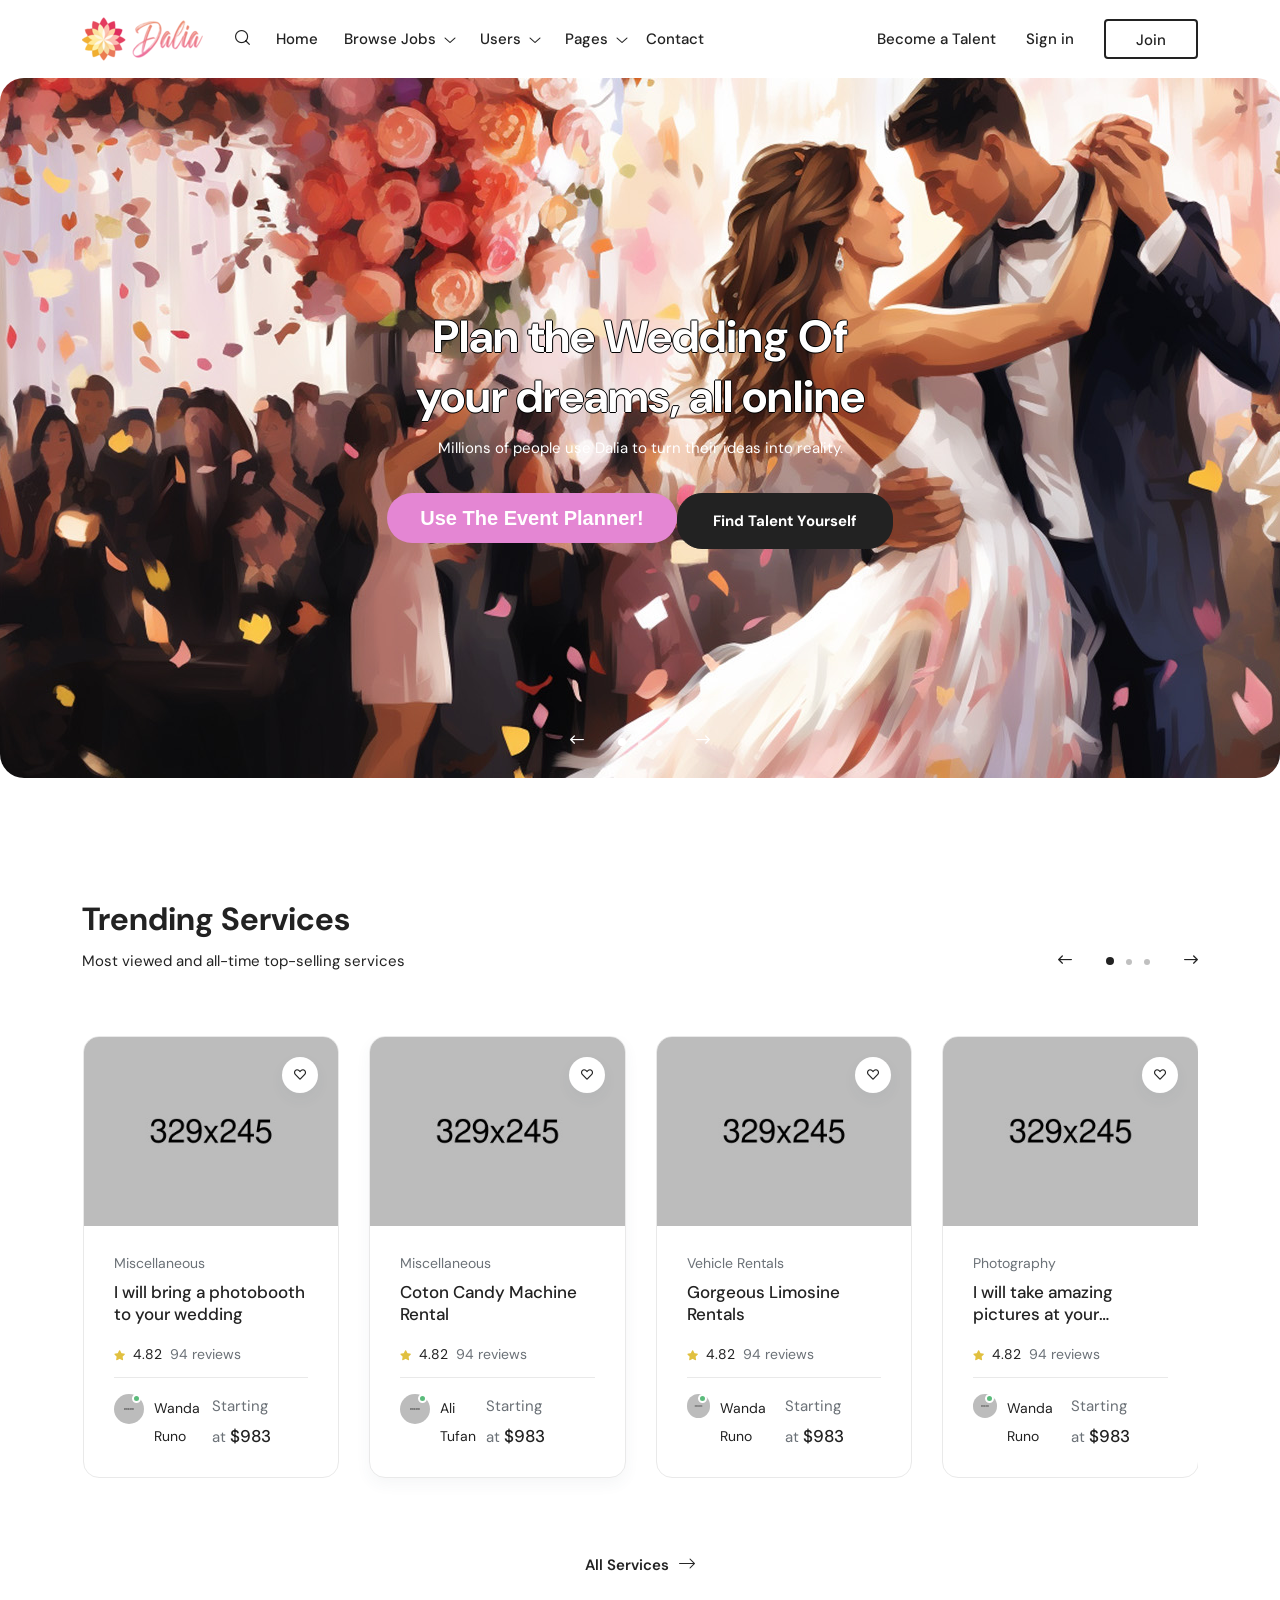
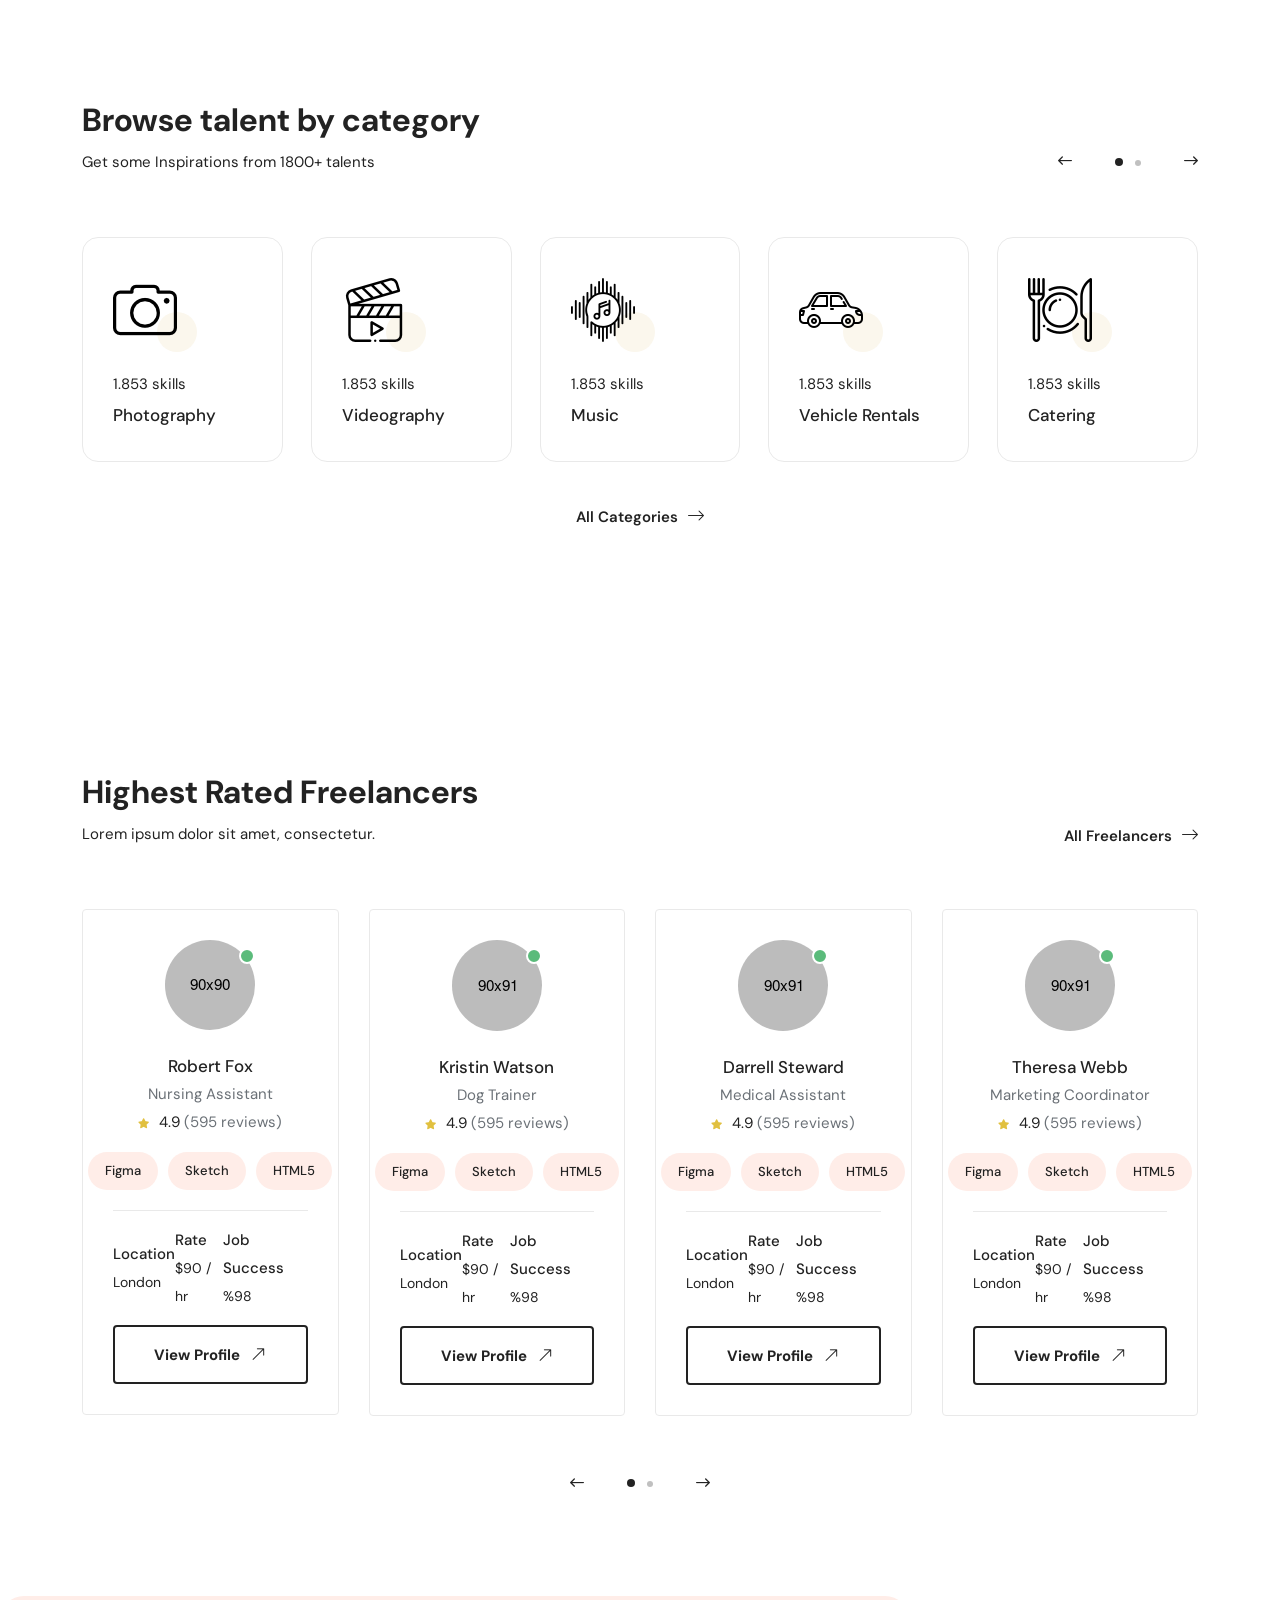
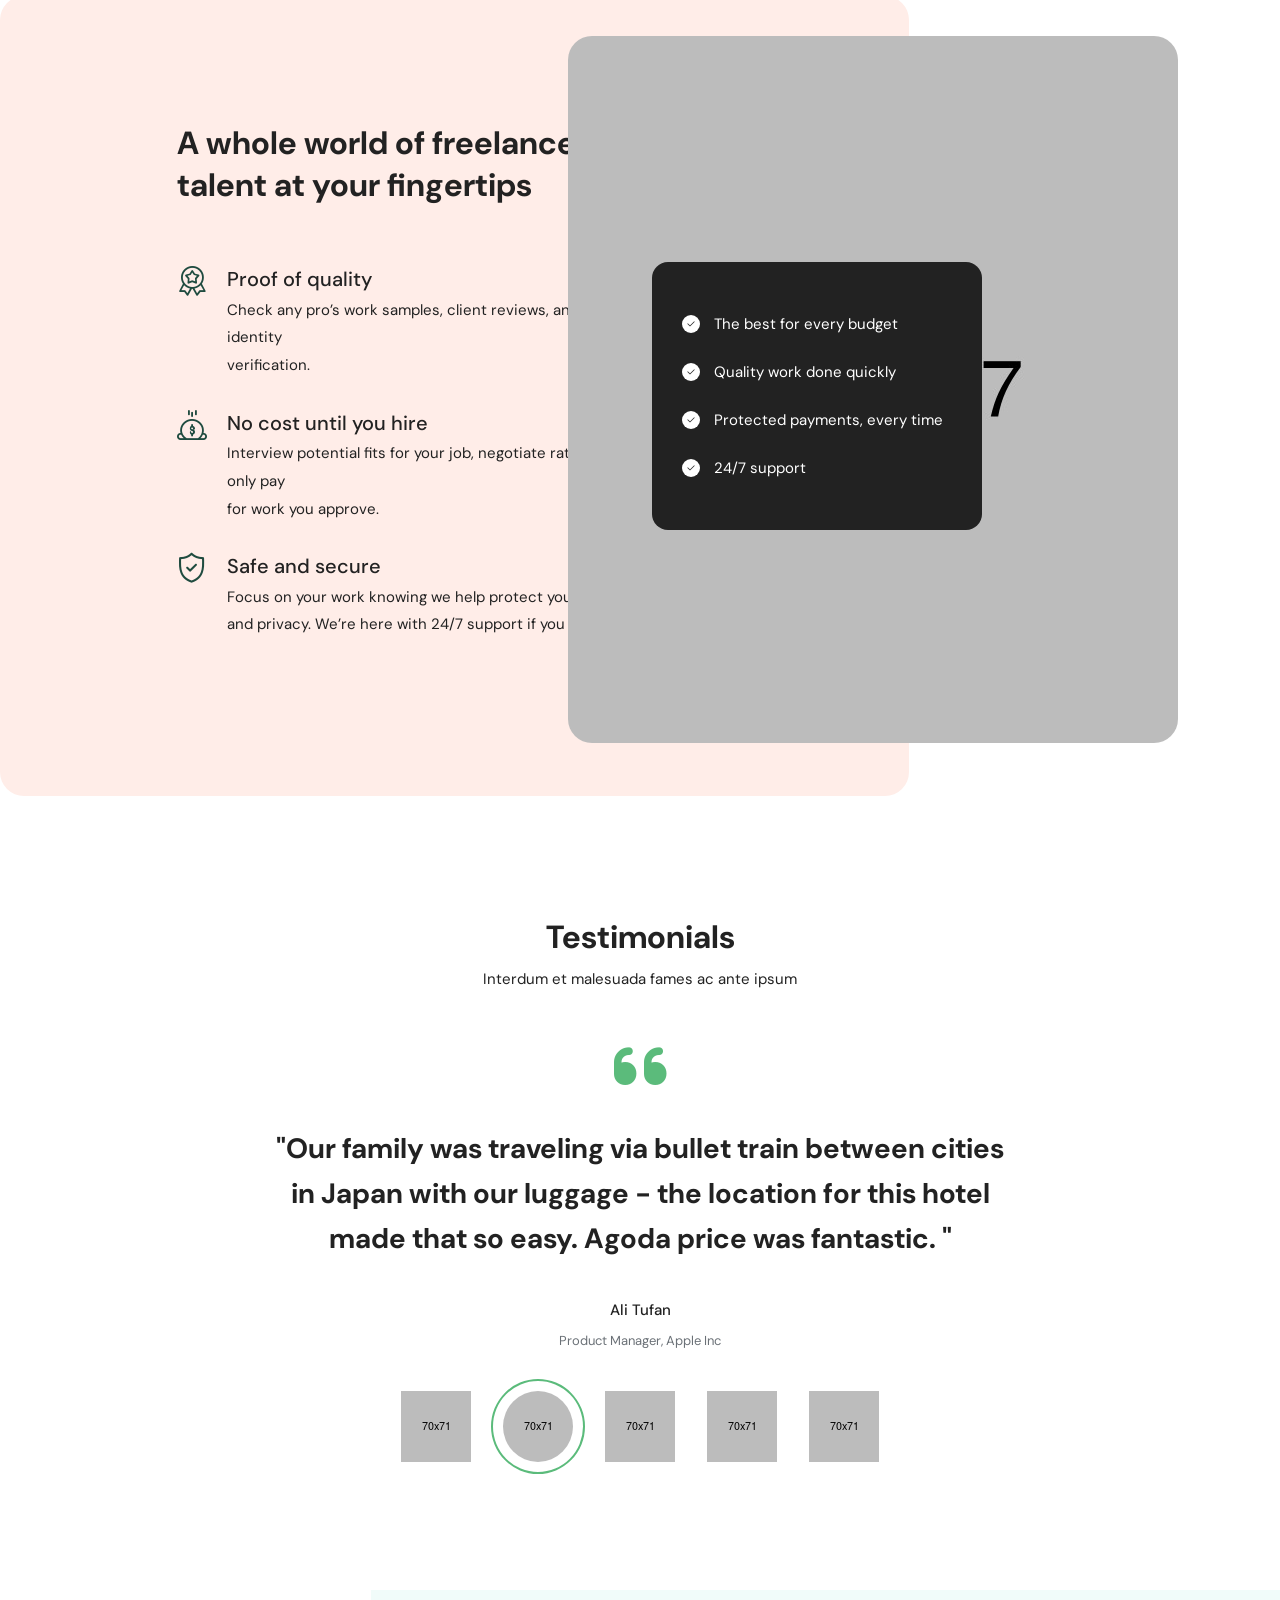
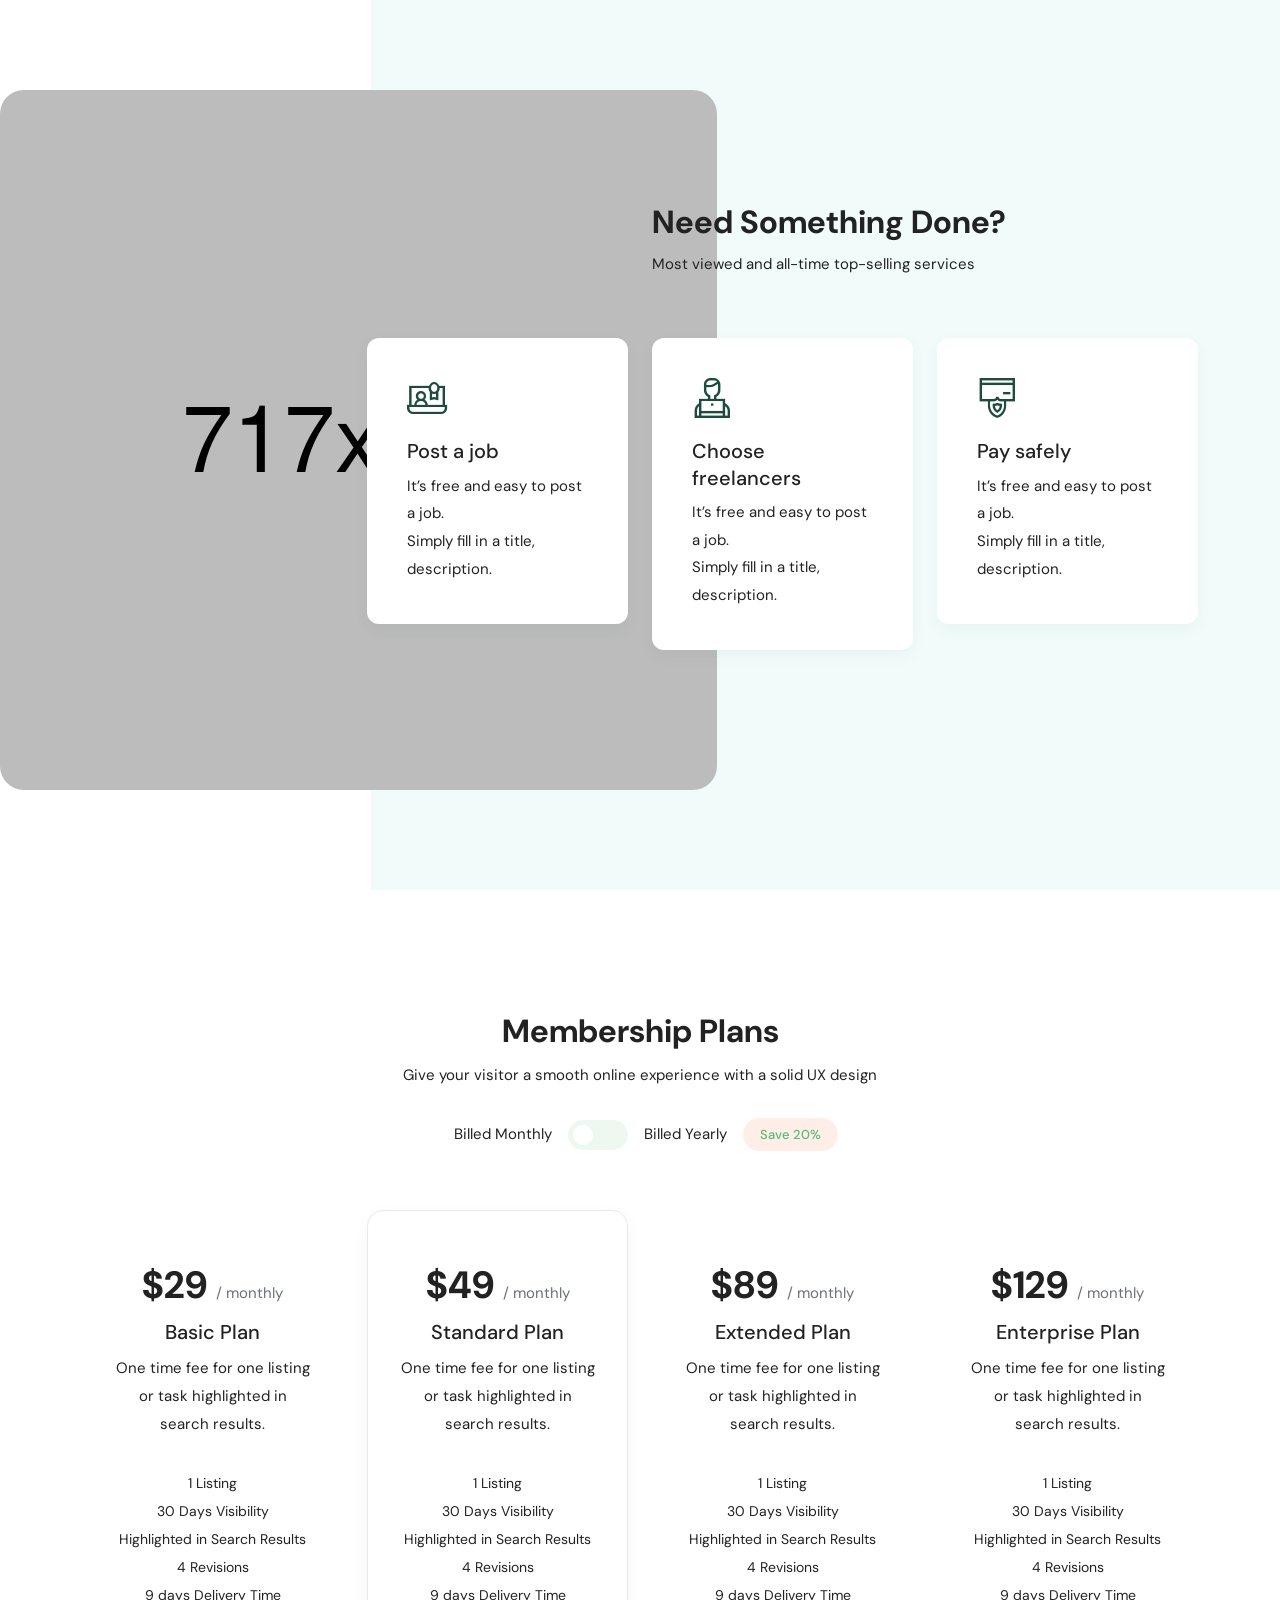
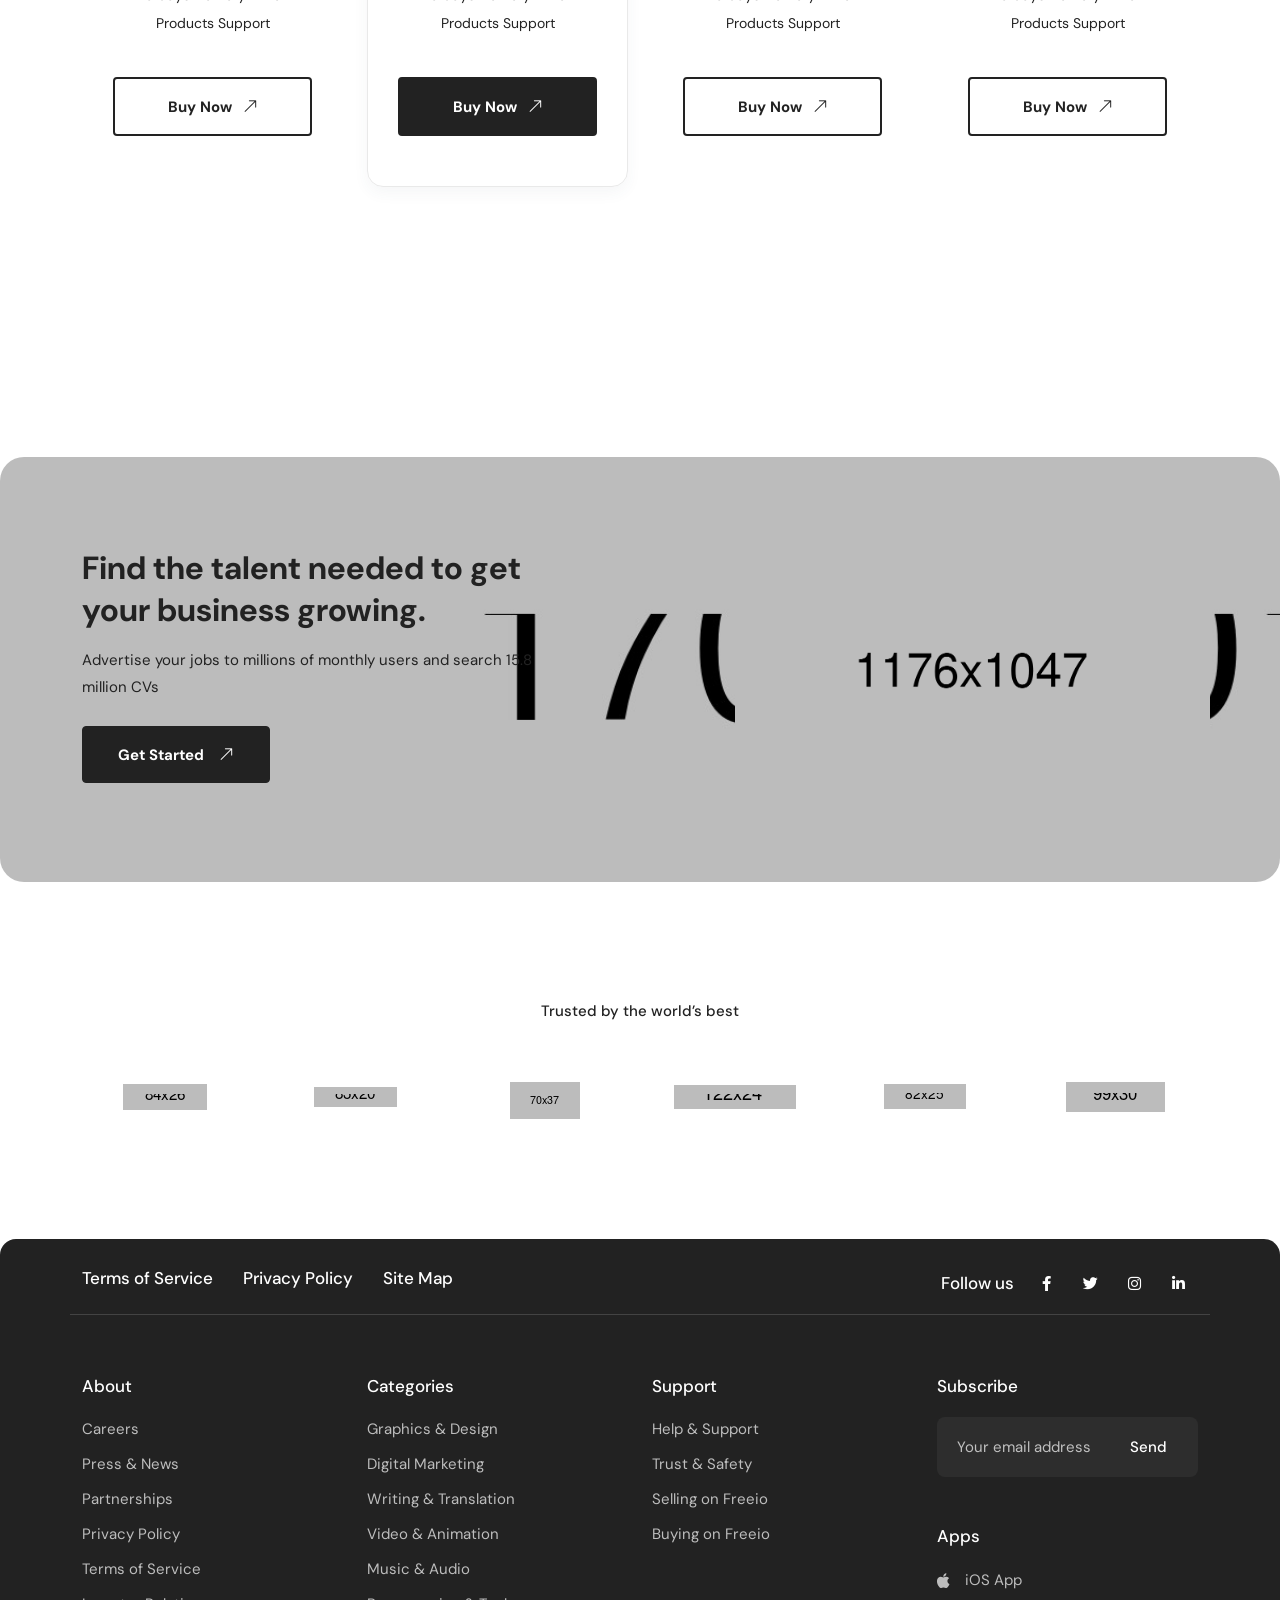
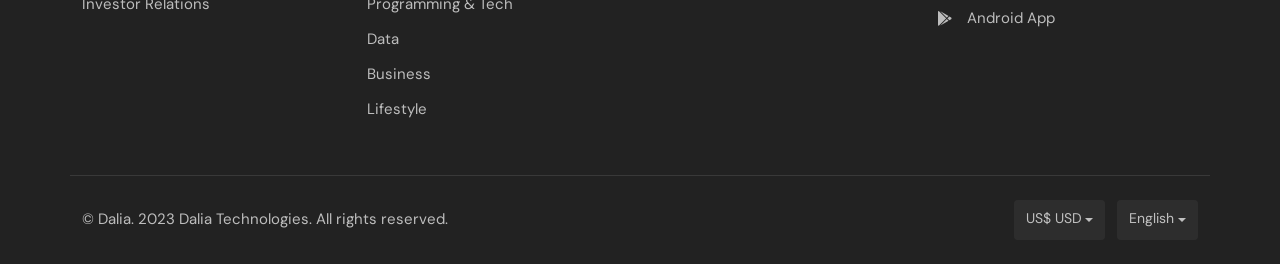
==== commit b878eeb0: "ripped flaticons" ====
--- a/main-files/html/index.html
+++ b/main-files/html/index.html
@@ -746,7 +746,7 @@
             <div class="category-slider-home10 navi_pagi_top_right slider-7-grid owl-carousel owl-theme wow fadeInUp">
               <div class="item">
                 <div class="iconbox-style1 bdr1 bdrs16">
-                  <div class="icon"><span class="flaticon-developer"></span></div>
+                  <div class="icon"><img src="images/flaticons/007-camera.png" alt="Description of Image"></div>
                   <div class="details mt20">
                     <p class="text mb5">1.853 skills</p>
                     <h5 class="title">Photography</h5>
@@ -755,7 +755,7 @@
               </div>
               <div class="item">
                 <div class="iconbox-style1 bdr1 bdrs16">
-                  <div class="icon"><span class="flaticon-web-design-1"></span></div>
+                  <div class="icon"><img src="images/flaticons/005-video.png" alt="Description of Image"></div>
                   <div class="details mt20">
                     <p class="text mb5">1.853 skills</p>
                     <h5 class="title">Videography</h5>
@@ -764,7 +764,7 @@
               </div>
               <div class="item">
                 <div class="iconbox-style1 bdr1 bdrs16">
-                  <div class="icon"><span class="flaticon-digital-marketing"></span></div>
+                  <div class="icon"><img src="images/flaticons/003-music.png" alt="Description of Image"></div>
                   <div class="details mt20">
                     <p class="text mb5">1.853 skills</p>
                     <h5 class="title">Music</h5>
@@ -773,7 +773,7 @@
               </div>
               <div class="item">
                 <div class="iconbox-style1 bdr1 bdrs16">
-                  <div class="icon"><span class="flaticon-translator"></span></div>
+                  <div class="icon"><img src="images/flaticons/002-car.png" alt="Description of Image"></div>
                   <div class="details mt20">
                     <p class="text mb5">1.853 skills</p>
                     <h5 class="title">Vehicle Rentals</h5>
@@ -782,7 +782,7 @@
               </div>
               <div class="item">
                 <div class="iconbox-style1 bdr1 bdrs16">
-                  <div class="icon"><span class="flaticon-microphone"></span></div>
+                  <div class="icon"><img src="images/flaticons/004-restaurant.png" alt="Description of Image"></div>
                   <div class="details mt20">
                     <p class="text mb5">1.853 skills</p>
                     <h5 class="title">Catering</h5>
@@ -791,7 +791,7 @@
               </div>
               <div class="item">
                 <div class="iconbox-style1 bdr1 bdrs16">
-                  <div class="icon"><span class="flaticon-video-file"></span></div>
+                  <div class="icon"><img src="images/flaticons/006-wedding-arch.png" alt="Description of Image"></div>
                   <div class="details mt20">
                     <p class="text mb5">1.853 skills</p>
                     <h5 class="title">Decorations</h5>
@@ -800,7 +800,7 @@
               </div>
               <div class="item">
                 <div class="iconbox-style1 bdr1 bdrs16">
-                  <div class="icon"><span class="flaticon-ruler"></span></div>
+                  <div class="icon"><img src="images/flaticons/001-flower.png" alt="Description of Image"></div>
                   <div class="details mt20">
                     <p class="text mb5">1.853 skills</p>
                     <h5 class="title">Flowers</h5>
@@ -809,7 +809,7 @@
               </div>
               <div class="item">
                 <div class="iconbox-style1 bdr1 bdrs16">
-                  <div class="icon"><span class="flaticon-goal"></span></div>
+                  <div class="icon"><img src="images/flaticons/007-camera.png" alt="Description of Image"></div>
                   <div class="details mt20">
                     <p class="text mb5">1.853 skills</p>
                     <h5 class="title">Miscellaneous</h5>
